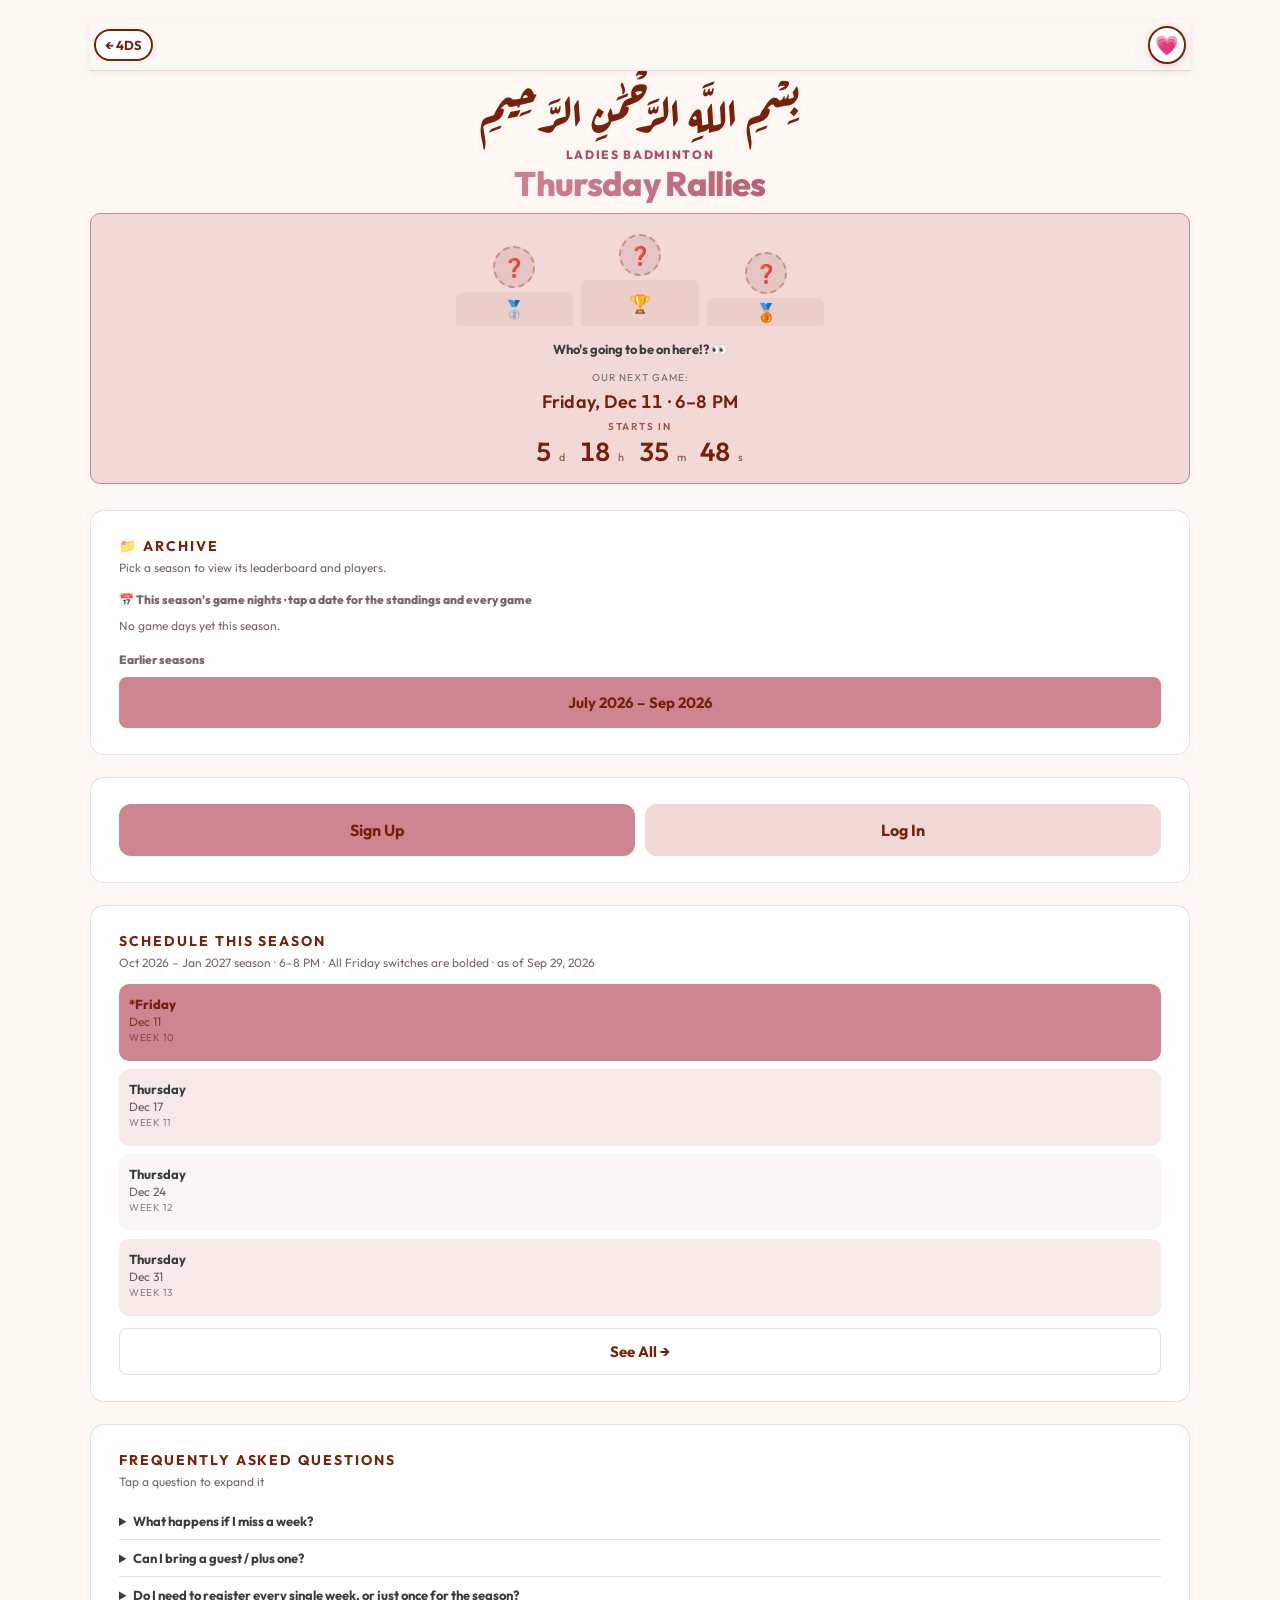
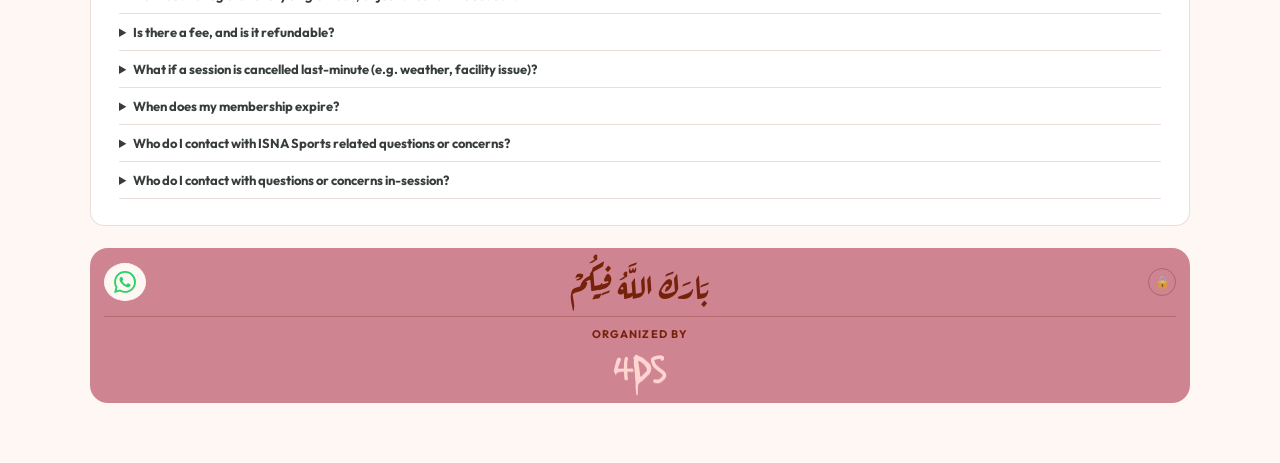
==== badminton.html @ 7043d586 "Tournament kiosk: win%-only ranking, Next-up card always shown, Change players, smart facts (partner" ====
<!doctype html>
<html lang="en">
<head>
<meta charset="utf-8">
<meta name="theme-color" content="#fef7f4">
<meta name="description" content="Welcome to the new Sistas Mint Season! Ladies Badminton, Oct 2026 – Jan 2027. Sign up, see the schedule and follow the leaderboard.">
<meta property="og:type" content="website">
<meta property="og:site_name" content="Ladies Badminton">
<meta property="og:title" content="Sistas Mint Season 🏸 Ladies Badminton">
<meta property="og:description" content="Welcome to the new season! Sign up, see the schedule and follow the leaderboard. Just say Bismillah &amp; smash.">
<meta property="og:url" content="https://4dasistas.ca/badminton">
<meta property="og:image" content="https://4dasistas.ca/assets/badminton/share-card.jpg?v=2">
<meta property="og:image:type" content="image/jpeg">
<meta property="og:image:width" content="1200">
<meta property="og:image:height" content="630">
<meta property="og:image:alt" content="Welcome to the new Sistas Mint Season: a badminton net, snowflakes and a shuttlecock">
<meta name="twitter:card" content="summary_large_image">
<meta name="twitter:title" content="Sistas Mint Season 🏸 Ladies Badminton">
<meta name="twitter:description" content="Welcome to the new season! Sign up, see the schedule and follow the leaderboard.">
<meta name="twitter:image" content="https://4dasistas.ca/assets/badminton/share-card.jpg?v=2">
<meta name="apple-mobile-web-app-capable" content="yes">
<meta name="mobile-web-app-capable" content="yes">
<meta name="apple-mobile-web-app-title" content="Badminton">
<link rel="apple-touch-icon" href="assets/badminton/app-icon.png?v=2">
<meta name="viewport" content="width=device-width,initial-scale=1,maximum-scale=1,user-scalable=no,viewport-fit=cover">
<title>Ladies Badminton — Leaderboard</title>
<link rel="icon" type="image/png" href="assets/badminton/favicon.png?v=2">
<link rel="preconnect" href="https://fonts.googleapis.com"><link rel="preconnect" href="https://fonts.gstatic.com" crossorigin><link href="https://fonts.googleapis.com/css2?family=Amiri:wght@700&family=Aref+Ruqaa:wght@700&family=Outfit:wght@400;500;600;700;800&display=swap" rel="stylesheet">
<script src="/bm-shim.js"></script>
<style>
:root{--g:#fef7f4;--d:#ffffff;--w:#373d3b;--gold:#ce8491;--soft:#76220b;--dim:rgba(118,34,11,.15);--red:#d9534f;--char:#76220b;--rose:#ce8491;--brown:#76220b;--blush:#f2d8d7;--pink:#ffc1c1;--muted:#776867}
*{box-sizing:border-box}html{height:100%}body{margin:0;min-height:100vh;display:flex;flex-direction:column;align-items:center;background:var(--g);color:var(--w);font-family:Arial,sans-serif;padding:20px 16px 60px}.wrap{max-width:560px;width:100%;margin:0;display:flex;flex-direction:column;flex:1 0 auto}.head{text-align:center;margin-bottom:18px}.bismillah{font:700 34px "Aref Ruqaa","Amiri","Traditional Arabic",serif;color:var(--brown);background:transparent;line-height:1.3;letter-spacing:0;word-spacing:.04em;margin:0 0 6px;direction:rtl}.eyebrow{font-size:11px;letter-spacing:.2em;color:var(--soft)}h1{font:700 30px Georgia,serif;margin:6px 0}.date{font-size:13px;opacity:.7}.schedule{margin-top:10px;padding:11px;border:1px solid var(--rose);background:var(--blush);color:var(--brown);border-radius:10px}.schedule .muted{color:var(--muted)}.schedule #countdown{color:var(--brown)!important}.schedule strong{display:block;font-size:15px}.schedule small{display:block;color:var(--brown);margin-top:3px}#countdown,#countdownBig,#nextTitle,#nextTitleBig{font-family:'Outfit','Inter',system-ui,sans-serif;font-variant-numeric:tabular-nums}#nextTitle,#nextTitleBig{font-weight:600;letter-spacing:.01em}#countdown,#countdownBig{display:flex;align-items:baseline;justify-content:center;flex-wrap:wrap;gap:0 .32em;line-height:1.1}#countdown{font-size:26px}#countdownBig{font-size:46px}@media(max-width:430px){#countdownBig{font-size:34px}}.cd-lbl{flex:0 0 100%;text-align:center;font-size:10px;font-weight:600;letter-spacing:.18em;text-transform:uppercase;opacity:.7;margin-bottom:6px}#countdownBig .cd-lbl{font-size:12px;margin-bottom:10px}.roster-head,.roster-row{display:grid;grid-template-columns:minmax(0,1fr) 52px 40px 30px 30px;gap:6px;align-items:center}.roster-head{font-size:10px;letter-spacing:.08em;text-transform:uppercase;color:var(--soft);padding:0 0 8px;border-bottom:1px solid var(--dim)}.roster-head span:not(:first-child),.roster-row>span:not(:first-child){text-align:center}.roster-row{padding:10px 0;border-bottom:1px solid var(--dim);font-size:13px}.roster-row.me{background:rgba(206,132,145,.12);border-radius:8px;padding-left:6px;padding-right:6px}.roster-name{display:flex;align-items:center;gap:8px;min-width:0;font-weight:700}.roster-name span{overflow:hidden;text-overflow:ellipsis;white-space:nowrap}.roster-av{width:28px;height:28px;border-radius:50%;flex:none;overflow:hidden;background:rgba(118,34,11,.12);display:flex;align-items:center;justify-content:center;font-size:14px}.roster-av img{width:100%;height:100%;object-fit:cover}.roster-joined{font-size:11px;opacity:.75;white-space:nowrap}@media(min-width:700px){.roster-head,.roster-row{grid-template-columns:minmax(0,1fr) 90px 60px 50px 50px;gap:10px}.roster-row{font-size:14px;padding:12px 0}.roster-joined{font-size:12px}}
.wrap[data-view="kiosk"]{max-width:1280px}
.wrap[data-view="kiosk"] #navbar,.wrap[data-view="kiosk"] #archiveSubnav,.wrap[data-view="kiosk"] .schedule,.wrap[data-view="kiosk"] #playerBar,.wrap[data-view="kiosk"] .footer{display:none!important}
#kioskRoot{touch-action:manipulation;-webkit-user-select:none;user-select:none;-webkit-tap-highlight-color:transparent;padding:4px 0 24px}
#kioskRoot button{font-family:inherit}
.k-head{text-align:center;margin:14px 0 18px}.k-step{font-size:15px;letter-spacing:.14em;text-transform:uppercase;color:var(--muted);font-weight:700;margin-bottom:6px}
.k-title{font:700 40px Georgia,serif;color:var(--w)}.k-sub{font-size:21px;color:var(--muted);margin-top:6px}
.k-muted{color:var(--muted)}.k-err{color:#c00;font-size:19px;min-height:24px;text-align:center}.k-hint{font-size:16px;color:var(--muted);margin:-4px 0 4px}
.k-bigs{display:grid;grid-template-columns:1fr 1fr;gap:18px;margin:10px 0 22px}
#kioskRoot,#kioskRoot *{font-family:'Outfit','Inter',system-ui,sans-serif}
.k-big{min-height:clamp(300px,44vh,480px);border:0;border-radius:32px;font-weight:700;font-size:clamp(44px,6vw,64px);display:flex;flex-direction:column;align-items:center;justify-content:center;gap:10px;cursor:pointer;line-height:1.15;padding:18px}
.k-big small{font-size:clamp(22px,2.6vw,30px);font-weight:600;opacity:.85}.k-ico{font-size:clamp(90px,12vw,140px);line-height:1}
.k-games{margin-top:14px}.k-gl-list{margin-top:10px;display:flex;flex-direction:column;gap:8px}.k-gr{display:grid;grid-template-columns:1fr auto 1fr;gap:12px;align-items:center;background:var(--g);border-radius:14px;padding:12px 16px;font-size:20px}.k-gw{font-weight:700;color:var(--green,#2a7a4a)}.k-gs{font-weight:800;color:var(--brown);white-space:nowrap}.k-gl{text-align:right;color:var(--muted)}
.k-num.k-key{border-color:var(--brown);background:var(--blush);color:var(--brown);font-weight:800;box-shadow:0 0 0 3px var(--rose)}.k-note{display:inline-block;background:var(--blush);color:var(--brown);border-radius:14px;padding:10px 16px;font-weight:700}.k-day{background:var(--d);border:1px solid var(--dim);border-radius:20px;padding:12px 20px 8px;margin-bottom:16px}.k-day .pod img,.k-day .pod .blank{width:96px;height:96px}.k-day .podName{font-size:22px}.k-day .podBase{font-size:34px;padding:6px 0}.k-day .lb .name{font-size:22px}.k-day .lb .avatar{width:52px;height:52px}.k-day .lb .pts{font-size:18px}.k-day .lb .wl{font-size:15px}.k-how{background:var(--blush);color:var(--brown);border-radius:16px;padding:14px 18px;font-size:19px;line-height:1.45;margin:0 0 14px}.tpName{font-weight:800;font-size:14px;white-space:nowrap;overflow:hidden;text-overflow:ellipsis}.tpPts{font-size:12px;color:var(--muted);font-weight:700}.teaser-pod .tpAv{width:60px;height:60px;border-radius:50%;object-fit:cover;border:2px solid var(--gold);display:flex;align-items:center;justify-content:center;font-size:28px;background:rgba(118,34,11,.1);margin:0 auto 6px}.teaser-pod[data-pid]{cursor:pointer}.roster-row[data-pid],.lb[data-pid]{cursor:pointer}.gd-btn{display:flex;justify-content:space-between;align-items:center;width:100%;text-align:left;gap:10px;margin-bottom:8px;padding:14px 16px;font-size:15px}.gd-btn small{opacity:.7;font-weight:600}.sched-row-cnt{display:block;font-size:11px;font-weight:700;margin-top:3px;color:var(--brown)}.pb-row{border-bottom:1px solid var(--dim);padding:10px 0;display:flex;justify-content:space-between;gap:12px;align-items:flex-start}.pb-row b{font-size:15px}.pb-pts{font-weight:800;color:var(--brown);white-space:nowrap;font-size:17px}.pb-t{font-size:11px;font-weight:700;opacity:.7;text-transform:uppercase;letter-spacing:.04em}.k-x{position:fixed;top:16px;right:16px;width:64px;height:64px;border-radius:50%;border:2px solid var(--dim);background:var(--d);color:var(--brown);font-size:30px;cursor:pointer;z-index:5}.k-picbtns{display:flex;flex-direction:column;gap:14px;width:min(520px,100%);margin:18px 0 6px}.k-lbl{display:flex;align-items:center;justify-content:center}.k-skip{background:none;border:0;color:var(--muted);font-size:22px;min-height:60px;flex:none;text-decoration:underline}.k-hearts{display:grid;grid-template-columns:repeat(4,1fr);gap:16px;margin:10px 0 20px}.k-heart{font-size:72px;min-height:140px;border-radius:24px;background:var(--d);border:2px solid var(--dim);cursor:pointer}.k-heart:active{transform:scale(.96);background:var(--blush)}.k-avbig{width:140px;height:140px;font-size:80px;border-radius:50%;overflow:hidden;display:flex;align-items:center;justify-content:center}.k-avbig img{width:100%;height:100%;object-fit:cover}
.k-endbtn{width:100%;margin-top:16px;min-height:72px;flex:none}
.k-lb{display:flex;flex-direction:column;gap:10px;margin:6px 0 16px}.k-lbr{display:grid;grid-template-columns:56px 1fr auto auto;gap:14px;align-items:center;background:var(--d);border:2px solid var(--dim);border-radius:18px;padding:14px 18px;font-size:24px;font-weight:700}.k-lbr.k-top{background:var(--blush);border-color:var(--rose)}.k-rk{font-size:30px;text-align:center}.k-lw{font-size:19px;color:var(--muted);font-weight:600}.k-lp{color:var(--brown);font-weight:800}
.k-b1{background:var(--rose);color:var(--brown)}.k-b2{background:var(--brown);color:var(--g)}
.k-here{background:var(--d);border:1px solid var(--dim);border-radius:20px;padding:16px 18px;font-size:19px}
.k-chips{display:flex;flex-wrap:wrap;gap:8px;margin-top:10px}.k-chip{background:var(--blush);color:var(--brown);border-radius:999px;padding:8px 16px;font-size:18px;font-weight:600}
.k-grid{display:grid;grid-template-columns:repeat(auto-fill,minmax(230px,1fr));gap:12px;margin:6px 0 14px}
.k-tile{position:relative;min-height:88px;border-radius:18px;background:var(--d);border:2px solid var(--dim);color:var(--w);font-size:23px;font-weight:700;display:flex;align-items:center;gap:12px;padding:12px 16px;text-align:left;cursor:pointer}
.k-tile:active{transform:scale(.98)}
.k-av{width:48px;height:48px;border-radius:50%;background:var(--blush);display:flex;align-items:center;justify-content:center;font-size:24px;flex:none;overflow:hidden}.k-av img{width:100%;height:100%;object-fit:cover}
.k-name{flex:1;min-width:0;overflow-wrap:anywhere;line-height:1.15}
.k-badge{font-size:26px;flex:none}
.k-done{background:#eaf5ee;border-color:#2a7a4a}.k-done .k-badge{color:#2a7a4a}
.k-sel{background:var(--rose);border-color:var(--brown);color:var(--brown)}.k-sel-l{background:var(--blush)}
.k-new{border-style:dashed}
.k-link{display:block;margin:6px auto 12px;background:none;border:0;color:var(--brown);font-size:19px;font-weight:700;text-decoration:underline;padding:12px;cursor:pointer}
.k-bar{position:sticky;bottom:0;display:flex;gap:14px;padding:14px 0 calc(14px + env(safe-area-inset-bottom,0px));background:linear-gradient(to top,var(--g) 78%,rgba(254,247,244,0))}
.k-btn{flex:1;min-height:76px;border-radius:20px;font-size:26px;font-weight:700;border:2px solid transparent;cursor:pointer;padding:10px 18px}
.k-btn:disabled{opacity:.4}.k-btn:active{transform:scale(.98)}
.k-main{background:var(--rose);color:var(--brown)}.k-ghost{background:var(--d);color:var(--brown);border-color:var(--dim)}
.k-row{display:flex;gap:14px;flex-wrap:wrap;justify-content:center;width:100%;max-width:640px;margin:14px auto}
.k-center{text-align:center;display:flex;flex-direction:column;align-items:center;gap:8px;padding:30px 10px}.k-center>.k-btn{flex:none;min-width:300px}.k-center .k-row .k-btn{flex:1 1 260px}
.k-msg{font:700 38px Georgia,serif;color:var(--w)}
.k-okc{width:120px;height:120px;border-radius:50%;background:#2a7a4a;color:#fff;font-size:70px;display:flex;align-items:center;justify-content:center;margin-bottom:10px}.k-bad{background:#d9534f}
.k-spin{width:76px;height:76px;border:8px solid var(--blush);border-top-color:var(--rose);border-radius:50%;animation:kspin 1s linear infinite;margin:30px auto 14px}@keyframes kspin{to{transform:rotate(360deg)}}
.k-form{display:flex;flex-direction:column;gap:12px;max-width:640px;margin:0 auto}
.k-lab{font-size:19px;font-weight:700;color:var(--brown);margin-top:6px}
.k-input{width:100%;min-height:72px;border-radius:16px;border:2px solid var(--dim);background:var(--d);color:var(--w);font-size:26px;padding:12px 18px;font-family:inherit;-webkit-user-select:text;user-select:text}
.k-levels{display:flex;gap:10px}.k-lv{flex:1;min-height:76px;border-radius:16px;border:2px solid var(--dim);background:var(--d);color:var(--w);font-size:30px;font-weight:700;cursor:pointer}.k-lv.on{background:var(--rose);color:var(--brown);border-color:var(--brown)}
.k-score{display:flex;flex-direction:column;gap:6px}.k-sc-h{font-size:23px;font-weight:700;margin:14px 0 4px;color:var(--w)}
.k-nums{display:grid;grid-template-columns:repeat(auto-fill,minmax(78px,1fr));gap:10px}
.k-num{min-height:72px;border-radius:16px;border:2px solid var(--dim);background:var(--d);color:var(--w);font-size:28px;font-weight:700;cursor:pointer}.k-num.on{background:var(--rose);color:var(--brown);border-color:var(--brown)}.k-num:disabled{opacity:.25}
.k-sum{background:var(--d);border:2px solid var(--dim);border-radius:24px;padding:24px 18px;text-align:center;max-width:720px;margin:10px auto 18px}
.k-sum-w{font:700 32px Georgia,serif;color:var(--brown)}.k-sum-b{font-size:20px;color:var(--muted);margin:8px 0}.k-sum-l{font:700 30px Georgia,serif;color:var(--w)}.k-sum-s{font:700 64px Georgia,serif;color:var(--brown);margin-top:12px}
@media(max-width:620px){.k-bigs{grid-template-columns:1fr}.k-big{min-height:170px}.k-title{font-size:32px}.k-msg{font-size:30px}.k-bar{gap:10px}.k-btn{font-size:21px;min-height:68px}}
.cd-n{font-weight:600;letter-spacing:-.01em}.cd-u{font-size:.42em;font-weight:500;opacity:.65;margin-right:.55em;letter-spacing:.04em}.cd-u:last-child{margin-right:0}.card{background:var(--d);border:1px solid var(--dim);border-radius:14px;padding:18px;margin-bottom:16px}.card h2{font-size:12px;letter-spacing:.14em;text-transform:uppercase;color:var(--soft);margin:0 0 13px}.row{display:flex;gap:8px;flex-wrap:wrap}.field{flex:1;min-width:0;background:var(--g);border:1px solid var(--dim);border-radius:8px;color:var(--w);padding:11px 12px;font:inherit;font-size:16px}.btn{border:0;border-radius:8px;padding:11px 15px;font-weight:700;cursor:pointer}.btn:disabled{opacity:.45}.gold{background:var(--gold);color:var(--char)}.ghost{background:transparent;color:var(--soft);border:1px solid var(--dim)}.danger{background:transparent;color:var(--red);border:1px solid rgba(217,83,79,.35)}.muted{font-size:12px;line-height:1.5;color:var(--muted)}.hidden{display:none!important}.avatar{width:42px;height:42px;border-radius:50%;background:rgba(118,34,11,.12);border:1px solid var(--dim);display:flex;align-items:center;justify-content:center;overflow:hidden;flex:none}.avatar img{width:100%;height:100%;object-fit:cover;image-rendering:auto}.chip,.pick,.att{background:var(--g);border:1px solid var(--dim);border-radius:9px;color:var(--w);padding:8px 11px}.picks,.atts,.chips{display:flex;flex-wrap:wrap;gap:8px}.pick,.att{cursor:pointer}.pick.win{background:var(--gold);color:var(--char)}.pick.lose{background:rgba(217,83,79,.14);border-color:var(--red)}.att.present{background:rgba(206,132,145,.2);border-color:var(--gold)}.lb{display:flex;gap:10px;align-items:center;padding:11px 0;border-bottom:1px solid var(--dim)}.rank{width:26px;text-align:center;opacity:.6}.name{flex:1;font-weight:700}.full{font-size:10px;opacity:.45;margin-top:2px;font-weight:400}.stats{text-align:right}.pts{font-size:17px;font-weight:800;color:var(--brown)}.wl{font-size:11px;opacity:.5}.profiles{display:grid;grid-template-columns:1fr 1fr;gap:10px}.profile{background:var(--g);border:1px solid var(--dim);border-radius:12px;padding:12px;text-align:left;color:var(--w);cursor:pointer}.profile-top{display:flex;gap:10px;align-items:center}.profile-num{width:20px;height:20px;border-radius:50%;background:var(--gold);color:var(--char);font-size:11px;font-weight:800;display:flex;align-items:center;justify-content:center;flex:none}.profile b{display:block;font-size:15px}.profile small{display:block;opacity:.5;margin-top:3px}.mini{display:flex;gap:12px;margin-top:9px;font-size:10px;color:var(--soft)}.mini strong{display:block;color:var(--w);font-size:14px}.week{padding:11px 0;border-top:1px solid var(--dim)}.modal{position:fixed;inset:0;background:rgba(55,61,59,.55);display:none;align-items:center;justify-content:center;padding:20px;z-index:50}.modal.show{display:flex}.box{width:100%;max-width:460px;max-height:90vh;overflow:auto;background:var(--d);border:1px solid var(--dim);border-radius:14px;padding:20px}.footer{display:grid;grid-template-columns:1fr auto 1fr;align-items:center;gap:8px;margin:22px 0 0 0;margin-top:auto;padding:12px 14px;background:var(--rose);border-radius:18px}.footer .foot-l{justify-self:start;display:flex;flex-direction:column;align-items:flex-start;gap:6px}.footer .foot-r{justify-self:end}.foot-pay,.foot-wa{display:inline-flex;align-items:center;justify-content:center;text-decoration:none;width:38px;height:38px;padding:0;border-radius:50%}.foot-wa{background:var(--g);color:var(--w);border-color:var(--g)}.foot-org{grid-column:1/-1;display:flex;flex-direction:column;align-items:center;gap:8px;margin-top:4px;padding-top:10px;border-top:1px solid rgba(118,34,11,.25)}.fo-logos{display:flex;align-items:center;justify-content:center;gap:16px}.fo-amp{font-size:24px;font-weight:600;color:var(--brown);line-height:1}.foot-org span{font-size:11px;font-weight:700;letter-spacing:.1em;text-transform:uppercase;color:var(--brown)}#modalBox h2,#tabPub,#tabOwn,#loginBody,#loginBody *,#adminWelcomeBar,#adminWelcomeBar *,.foot-org span,.foot-org a{font-family:'Outfit','Inter',system-ui,sans-serif}.foot-org a{display:inline-flex;align-items:center;justify-content:center;height:42px}.foot-org a img{height:42px;width:auto;display:block}.foot-org a.sq img{border-radius:0;position:relative;top:5px}.foot-center{display:flex;flex-direction:column;align-items:center;gap:3px}.managed-by{font-size:11px;font-weight:700;letter-spacing:.06em;color:var(--brown);text-decoration:none;border-bottom:1px solid rgba(118,34,11,.4);padding-bottom:1px;white-space:nowrap}.managed-by:hover,.managed-by:focus-visible{border-bottom-color:var(--brown)}.foot-mid{margin:0;font-size:26px}.foot-circle{width:28px;height:28px;padding:0;border-radius:50%;border:1px solid rgba(118,34,11,.45);background:transparent;color:var(--brown);font-size:12px;line-height:1;opacity:.7;cursor:pointer}.foot-circle:hover,.foot-circle:focus-visible{opacity:.9}.scoreRow{display:flex;align-items:center;justify-content:center;gap:10px;margin:10px 0 16px}.score{width:90px;text-align:center;font-size:28px;font-weight:800}.teamScore{text-align:center;flex:1}.teamScore small{display:block;color:var(--soft);font-size:11px;margin-bottom:5px}.rules{padding:10px 12px;border:1px solid var(--dim);border-radius:9px;background:rgba(118,34,11,.04);margin-bottom:12px}.rules b{color:var(--brown)}.podium{display:flex;align-items:flex-end;justify-content:center;gap:10px;margin:18px 0 10px}.pod{width:31%;text-align:center}.pod img,.pod .blank{width:58px;height:58px;border-radius:50%;object-fit:cover;background:rgba(118,34,11,.12);border:2px solid var(--gold);display:block;margin:0 auto 6px}.podName{font-weight:800;font-size:16px;white-space:nowrap;overflow:hidden;text-overflow:ellipsis}.podBase{margin-top:8px;border-radius:10px 10px 4px 4px;display:flex;align-items:center;justify-content:center;border:1px solid var(--dim);background:rgba(118,34,11,.06);font-size:24px;font-weight:800}.pod.one{order:2}.pod.two{order:1}.pod.three{order:3}.pod.one .podBase{height:90px;background:rgba(206,132,145,.18)}.pod.two .podBase{height:68px}.pod.three .podBase{height:56px}.past-row{display:grid;grid-template-columns:1fr 95px;gap:8px;align-items:center;padding:7px 0;border-bottom:1px solid var(--dim)}.profile-head{display:flex;align-items:center;gap:14px}.big-avatar{width:84px;height:84px;border-radius:50%;object-fit:cover;background:rgba(118,34,11,.12);border:2px solid var(--gold);flex:none}.profile-stats{display:grid;grid-template-columns:repeat(3,1fr);gap:8px;margin-top:14px}.profile-stat{background:rgba(118,34,11,.05);border:1px solid var(--dim);border-radius:9px;padding:10px;text-align:center}.profile-stat b{display:block;font-size:18px;color:var(--brown)}.profile-stat small{font-size:10px;opacity:.6}.upload-note{font-size:11px;color:var(--muted);margin-top:6px}@media(max-width:430px){.profiles{grid-template-columns:1fr}.past-row{grid-template-columns:1fr 80px}}.nu-court{margin-bottom:16px;padding-bottom:16px;border-bottom:1px solid var(--dim)}.nu-court:last-of-type{border-bottom:0;padding-bottom:0}.nu-court-head{display:grid;grid-template-columns:1fr auto 1fr;align-items:center;gap:8px;margin-bottom:8px}.nu-label{font-size:11px;text-transform:uppercase;letter-spacing:.08em;color:var(--soft);text-align:center;white-space:nowrap}.nu-record{font-size:11px;padding:6px 10px;justify-self:end}.nu-match{display:grid;grid-template-columns:1fr auto 1fr;align-items:center;gap:8px}.nu-team{display:flex;flex-direction:column;align-items:center;gap:6px;font-weight:800;color:var(--w);font-size:14px;min-width:0}.nu-vs{position:relative;align-self:stretch;display:flex;align-items:center;justify-content:center;padding:0 10px}.nu-vs::before{content:'';position:absolute;top:0;bottom:0;left:50%;width:1px;background:var(--dim)}.nu-vs span{position:relative;background:var(--d);padding:4px 2px;font-size:11px;color:var(--soft);text-transform:uppercase;letter-spacing:.08em}.nu-chip{display:inline-flex;align-items:center;gap:8px;min-width:0}.nu-chip-name{overflow:hidden;text-overflow:ellipsis;white-space:nowrap}.nu-av{width:30px;height:30px;border-radius:50%;object-fit:cover;background:rgba(118,34,11,.12);border:1px solid var(--dim);flex:none}span.nu-av{background-image:url("data:image/svg+xml;utf8,<svg xmlns='http://www.w3.org/2000/svg' viewBox='0 0 24 24' fill='rgba(118,34,11,.4)'><circle cx='12' cy='8' r='4'/><path d='M4 20c0-4.5 4-7 8-7s8 2.5 8 7'/></svg>");background-size:62%;background-position:center 60%;background-repeat:no-repeat}.nu-ref{margin-top:10px;display:flex;align-items:center;justify-content:center;gap:8px;font-size:13px;color:var(--muted)}.nu-ref .nu-av{width:30px;height:30px}.nu-hint{font-size:11px;line-height:1.5;color:var(--muted);margin:-4px 0 12px}.nu-lvl{font-size:10px;font-weight:700;color:var(--char);background:var(--gold);border-radius:6px;padding:1px 5px;margin-left:2px;flex:none}.nu-chip[draggable="true"]{cursor:grab;border-radius:8px;padding:2px 4px;margin:-2px -4px}.nu-chip[draggable="true"]:active{cursor:grabbing}.nu-chip.nu-drag-over{background:rgba(206,132,145,.25);outline:1px dashed var(--gold)}.nu-sitout-label{text-align:center;margin-top:4px}.nu-sitout-list{display:flex;flex-wrap:wrap;gap:10px;justify-content:center;margin-top:6px}.nu-notes{margin-top:10px;padding:9px 11px;border-radius:9px;background:rgba(206,132,145,.08);border:1px solid rgba(206,132,145,.2);font-size:11px;line-height:1.6;color:var(--muted)}
@media(min-width:700px){body{padding:32px 28px 80px}.bismillah{font-size:48px}.foot-mid{font-size:34px}.wrap{max-width:1100px}.head{margin-bottom:26px}.eyebrow{font-size:13px}h1{font-size:46px}.date{font-size:15px}.schedule{padding:16px}.schedule strong{font-size:18px}.card{padding:26px 28px;margin-bottom:22px}.card h2{font-size:14px;margin-bottom:16px}.row{gap:10px}.field{padding:13px 15px;font-size:15px}.btn{padding:13px 20px;font-size:15px}.avatar{width:46px;height:46px}.chip,.pick,.att{padding:10px 14px;font-size:14px}.lb{padding:14px 0}.name{font-size:15px}.full{font-size:11px}.pts{font-size:20px}.wl{font-size:12px}.profiles{grid-template-columns:repeat(3,1fr);gap:14px}.profile{padding:16px}.profile-num{width:24px;height:24px;font-size:12px}.profile b{font-size:17px}.profile small{font-size:12px}.mini{font-size:11px;gap:16px}.mini strong{font-size:16px}.podium{margin:24px 0 14px;gap:16px}.pod img,.pod .blank{width:66px;height:66px}.podName{font-size:14px}.podBase{font-size:28px}.pod.one .podBase{height:106px}.pod.two .podBase{height:80px}.pod.three .podBase{height:66px}.big-avatar{width:96px;height:96px}.profile-stats{gap:12px}.profile-stat{padding:14px}.profile-stat b{font-size:22px}.nu-court-head{margin-bottom:12px}.nu-label{font-size:12px}.nu-team{font-size:16px;gap:8px}.nu-av{width:36px;height:36px}.nu-chip{gap:10px}.nu-lvl{font-size:11px}.box{max-width:560px;padding:26px}}
@media(min-width:1300px){.wrap{max-width:1300px}.profiles{grid-template-columns:repeat(4,1fr)}}
.game-pick-layout{display:flex;flex-direction:column;gap:14px}
#allPlayersPanel,#matchPlayersPanel{background:rgba(118,34,11,.04);border:1px dashed var(--dim);border-radius:10px;padding:10px}
#allPlayersList .chip{cursor:grab}
#allPlayersList .chip:active{cursor:grabbing}
#allPlayersList .chip.nu-placed{opacity:.4;background:rgba(206,132,145,.08)}
.picks.drag-over{outline:2px dashed var(--gold);outline-offset:2px;border-radius:9px}
.cb-zone{min-height:40px;border:1px dashed var(--dim);border-radius:8px;padding:6px;display:flex;flex-wrap:wrap;gap:4px;align-items:center;justify-content:center;background:rgba(118,34,11,.06);cursor:pointer}
.cb-zone.drag-over{outline:2px dashed var(--gold);background:rgba(206,132,145,.08)}
.cb-chip{cursor:pointer;font-size:11px;padding:4px 8px}.cb-chip[draggable="true"]{cursor:grab}.cb-chip[draggable="true"]:active{cursor:grabbing}
.cb-sitdown{min-height:36px}
#courtPlayground{margin-bottom:16px;padding-bottom:14px;border-bottom:1px solid var(--dim)}
#courtPlayground .nu-court{margin-bottom:14px;padding:12px;background:rgba(118,34,11,.07);border-radius:12px;border-bottom:0;position:relative}
#courtPlayground .cb-start,#courtPlayground .cb-record{flex:1;max-width:130px;padding:9px 10px;font-size:11px;border-radius:999px;display:flex;align-items:center;justify-content:center;text-align:center;line-height:1.25}
.cb-start[data-started="1"]{cursor:default}
.cb-court-reset{position:absolute;bottom:6px;right:6px;padding:3px 7px;font-size:9px;line-height:1;border-radius:6px}
@media(min-width:700px){.game-pick-layout{flex-direction:row;align-items:stretch}#allPlayersPanel,#matchPlayersPanel{flex:0 0 220px;overflow:auto}#gamePickMain,#gameQuickPickMain{flex:1;min-width:0}}
.navbar{display:flex;gap:6px;flex-wrap:wrap;justify-content:center;margin-top:12px}
.navbar .navbtn{flex:1 1 auto;padding:10px 8px;font-size:13px;white-space:nowrap}
.navbar .navbtn.active{background:var(--gold);color:var(--char);border-color:var(--gold)}
.wrap:not([data-view="welcome"]) .v-welcome,.wrap:not([data-view="home"]) .v-home,.wrap:not([data-view="players"]) .v-players,.wrap:not([data-view="tournaments"]) .v-tournaments,.wrap:not([data-view="archivepicker"]) .v-archivepicker,.wrap:not([data-view="kiosk"]) .v-kiosk,.wrap:not([data-view="allschedule"]) .v-allschedule,.wrap:not([data-view="games"]) .v-games{display:none!important}
.wrap:not([data-view="home"]):not([data-view="players"]) #archiveSubnav{display:none}
.wrap:not([data-view="home"]):not([data-view="players"]) .v-archive{display:none!important}
.wrap:not([data-view="welcome"]):not([data-view="tournaments"]) .schedule{display:none}
@keyframes welcomeSlideIn{from{opacity:0;transform:translateY(22px)}to{opacity:1;transform:translateY(0)}}
.welcome-slide{animation:welcomeSlideIn .6s cubic-bezier(.2,.8,.3,1)}.sched-wrap{overflow-x:auto}.sched-table{width:100%;border-collapse:collapse;font-size:12px}.sched-table th{text-align:left;font-size:10px;text-transform:uppercase;letter-spacing:.06em;color:var(--soft);padding:6px 8px;border-bottom:1px solid var(--dim);white-space:nowrap}.sched-table td{padding:13px 10px;border-bottom:1px solid var(--dim);white-space:nowrap;font-size:14px}.sched-pill{display:inline-block;background:rgba(206,132,145,.18);color:var(--brown);border-radius:999px;padding:2px 9px;font-size:10px;font-weight:700}.sched-fri td{font-weight:800}.sched-table tbody tr:nth-child(even){background:rgba(242,216,215,.55)}.rsvp-group{display:flex;gap:8px}.rsvp-btn{width:40px;height:40px;border-radius:50%;border:1px solid rgba(118,34,11,.25);background:transparent;cursor:pointer;font-size:17px;line-height:1;padding:0}.rsvp-btn.yes.on{background:#2a7a4a;border-color:#2a7a4a;color:#fff}.rsvp-btn.no.on{background:#d9534f;border-color:#d9534f;color:#fff}.rsvp-btn.maybe.on{background:#fff3cf;border-color:#a8851f;color:#a8851f}.sched-row{display:flex;align-items:center;justify-content:space-between;gap:10px;padding:12px 10px;border-radius:10px;margin-bottom:8px;background:rgba(118,34,11,.04)}.sched-row:nth-child(even){background:rgba(242,216,215,.55)}.sched-row.sched-next{background:var(--gold)}.sched-row.sched-next .sched-row-day,.sched-row.sched-next .sched-row-date,.sched-row.sched-next .sched-row-week{color:var(--char)}.sched-row-main{display:flex;flex-direction:column;gap:2px;font-size:13px}.sched-row-day{font-weight:700}.sched-row.sched-fri .sched-row-day{font-weight:800}.sched-row-date{font-size:12px;opacity:.8}.sched-row-week{font-size:10px;text-transform:uppercase;letter-spacing:.06em;opacity:.6}.teaser-podium{display:flex;align-items:flex-end;justify-content:center;gap:8px;margin:4px auto 14px;max-width:420px}.teaser-big{max-width:560px;gap:14px}.teaser-big .teaser-pod .blank{width:60px;height:60px;font-size:26px;margin-bottom:8px}.teaser-big .teaser-pod .tpBase{font-size:26px;border-radius:10px 10px 4px 4px}.teaser-big .teaser-pod.one .tpBase{height:76px}.teaser-big .teaser-pod.two .tpBase{height:56px}.teaser-big .teaser-pod.three .tpBase{height:44px}.teaser-pod{width:28%;text-align:center}.teaser-pod .blank{width:42px;height:42px;border-radius:50%;background:rgba(118,34,11,.1);border:2px dashed rgba(118,34,11,.3);display:flex;align-items:center;justify-content:center;font-size:18px;margin:0 auto 4px}.teaser-pod .tpBase{margin-top:4px;border-radius:8px 8px 3px 3px;background:rgba(118,34,11,.06);display:flex;align-items:center;justify-content:center;font-size:18px;font-weight:800}.teaser-pod.one{order:2}.teaser-pod.two{order:1}.teaser-pod.three{order:3}.teaser-pod.one .tpBase{height:46px}.teaser-pod.two .tpBase{height:34px}.teaser-pod.three .tpBase{height:28px}
/* inside the 4DS app the page runs edge to edge: keep everything clear of the status bar / Dynamic Island, the home bar and the sides */
html body{padding-top:calc(20px + env(safe-area-inset-top,0px));padding-bottom:calc(60px + env(safe-area-inset-bottom,0px));padding-left:max(16px,env(safe-area-inset-left,0px));padding-right:max(16px,env(safe-area-inset-right,0px))}
button{color:inherit;font-family:inherit}
.navbtn[data-view="tournaments"],.navbtn[data-view="games"]{display:none!important}
</style>
<style>@keyframes bmFadeIn{from{opacity:0;transform:translateY(8px)}to{opacity:1;transform:none}}body{animation:bmFadeIn .45s ease backwards} /* NOT 'both': a held transform on <body> makes every position:fixed thing (pop-ups, the kiosk heart) scroll with the page */</style><style>/* one font everywhere, same as the main 4DS site (was Arial/Georgia) */body,button,input,select,textarea,h1,h2,h3,h4,.btn,.field,.sched-table,.muted,.k-sum-l,.k-sum-s,.card{font-family:'Outfit','Inter',system-ui,sans-serif}#rsvpCard,.rsvp-th,.rsvp-td{display:none!important}#navbar{display:none!important}#lgTop{position:sticky;top:0;z-index:70;display:flex;align-items:center;gap:6px;width:100%;margin:0 0 8px;padding:calc(6px + env(safe-area-inset-top)) 4px 6px;background:#fef7f4;border-bottom:1px solid rgba(118,34,11,.14);box-shadow:0 2px 6px rgba(118,34,11,.08)}
#lgTop #bmBackLink,#lgTop #kioskHeart{position:static!important;flex:none}#lgTop #bmBackLink{padding:6px 9px!important}#lgTop #kioskHeart{width:38px!important;height:38px!important;font-size:19px!important}
#lgPills{flex:1;min-width:0;display:flex;gap:6px;justify-content:center;flex-wrap:nowrap}
.lgPill{flex:1 1 0;min-width:0;padding:6px 8px;border-radius:16px;border:2px solid #76220b;font-weight:800;font-size:12px;line-height:1.15;text-align:center;text-decoration:none;white-space:normal;background:#fff;color:#76220b}.lgPill.on{background:#ce8491;color:#fff}
@media(min-width:700px){.lgPill{font-size:14px;padding:9px 16px}}
.wrap[data-view="kiosk"] #lgTop{display:none}
/* the weekly leaderboard's schedule card also shows on the tournament page */
body.rot .wrap section.card#publicScheduleCard,body.rot .wrap section.card.v-allschedule{display:block!important}
.wrap:not([data-view="welcome"]) #publicScheduleCard{display:none!important}
.wrap:not([data-view="allschedule"]) .v-allschedule{display:none!important}
.wrap[data-view="allschedule"] #rotRoot{display:none!important}
</style></head>
<body>
<div class="wrap" data-view="welcome">
<button type="button" id="kioskHeart" aria-label="Open kiosk" title="Open kiosk (needs the kiosk password)" style="position:fixed;top:calc(10px + env(safe-area-inset-top));right:calc(12px + env(safe-area-inset-right));z-index:60;width:44px;height:44px;border-radius:50%;border:2px solid #76220b;background:#fff;font-size:22px;line-height:1;cursor:pointer;box-shadow:0 2px 8px rgba(0,0,0,.15);display:flex;align-items:center;justify-content:center;padding:0">💗</button>
<a href="/#/leaderboards" id="bmBackLink" style="position:absolute;top:calc(10px + env(safe-area-inset-top));left:calc(12px + env(safe-area-inset-left));z-index:5;font:700 13px Outfit,system-ui,sans-serif;color:#76220b;text-decoration:none;background:#fff;border:2px solid #76220b;border-radius:999px;padding:6px 12px;">← 4DS</a><header class="head"><div class="bismillah" id="bmBismillah" style="display:none" lang="ar" dir="rtl" aria-label="Bismillah ir-Rahman ir-Rahim">بِسْمِ اللَّهِ الرَّحْمَٰنِ الرَّحِيمِ</div><div id="bmClub" style="font:800 12px Outfit,system-ui,sans-serif;letter-spacing:.14em;text-transform:uppercase;color:#a8505f;text-align:center;margin:2px 0 0;display:none">Ladies Badminton</div><div id="bmTitle" style="font-family:'Outfit',system-ui,sans-serif;font-weight:800;letter-spacing:-.02em;background:linear-gradient(90deg,#e3a3ad,#ce8491 38%,#a8505f 75%,#76220b);-webkit-background-clip:text;background-clip:text;color:transparent;-webkit-text-fill-color:transparent;font-size:34px;line-height:1.15;text-align:center;margin:2px 0 0;">Ladies Badminton</div><nav class="navbar" id="navbar"><button type="button" class="btn ghost navbtn" data-view="welcome">🏠 Welcome</button><button type="button" class="btn ghost navbtn" data-view="tournaments">🏆 Tournaments</button><button type="button" class="btn ghost navbtn player-nav" data-view="games">📅 THIS SEASON</button><button type="button" class="btn ghost navbtn" id="archiveNavBtn" data-view="archivepicker">📁 Archive</button></nav><nav class="navbar" id="archiveSubnav"><button id="backFromArchiveBtn" type="button" class="btn ghost" style="flex:0 0 auto">← Back</button><button type="button" class="btn ghost navbtn" data-view="home">🏸 Leaderboard</button><button type="button" class="btn ghost navbtn" data-view="players">👥 Players</button></nav><div class="schedule"><div class="v-welcome"><div class="teaser-podium" id="wTeaserPod"><div class="teaser-pod one"><div class="blank">❓</div><div class="tpBase">🏆</div></div><div class="teaser-pod two"><div class="blank">❓</div><div class="tpBase">🥈</div></div><div class="teaser-pod three"><div class="blank">❓</div><div class="tpBase">🥉</div></div></div><div class="muted" id="wTeaserCap" style="text-align:center;font-weight:700;font-size:13px;color:var(--w);margin-bottom:10px">Who's going to be on here!? 👀</div></div><div class="muted" style="text-transform:uppercase;letter-spacing:.1em;font-size:10px;margin-bottom:5px">Our Next Game:</div><strong id="nextTitle">Next game</strong><small id="nextMeta"></small><div id="countdown" style="margin-top:8px;color:var(--brown)"></div></div><div id="playerBar" class="hidden" style="display:flex;align-items:center;justify-content:center;gap:8px;flex-wrap:wrap;margin-top:12px;padding:10px 14px;background:rgba(206,132,145,.15);border:1px solid var(--rose);border-radius:12px;font-size:13px"><span>Logged in as <strong id="playerBarName"></strong></span><button id="playerEditBtn" type="button" class="btn ghost" style="padding:6px 12px;font-size:12px">✏️ Edit my profile</button><button id="playerLogoutBtn" type="button" class="btn ghost" style="padding:6px 12px;font-size:12px">Log Out</button></div><h1 id="pageTitle" class="v-archive">Leaderboard 🏸</h1><div id="date" class="date v-archive"></div></header>


<section class="card v-games" style="text-align:center"><div id="seasonPodiumBig" class="teaser-podium teaser-big" style="margin:6px auto 14px"><div class="teaser-pod one"><div class="blank">❓</div><div class="tpBase">🏆</div></div><div class="teaser-pod two"><div class="blank">❓</div><div class="tpBase">🥈</div></div><div class="teaser-pod three"><div class="blank">❓</div><div class="tpBase">🥉</div></div></div><div id="seasonPodiumCap" class="muted" style="font-weight:700;font-size:16px;color:var(--w);margin-bottom:22px">Who's going to be on here!? 👀</div><div class="muted" style="text-transform:uppercase;letter-spacing:.1em;font-size:11px;margin-bottom:6px">Our Next Game:</div><strong id="nextTitleBig" style="display:block;font-size:24px">Next game</strong><small id="nextMetaBig" style="display:block;margin-top:4px"></small><div id="countdownBig" style="margin-top:14px;color:var(--brown)"></div></section>
<section id="seasonStandCard" class="card v-games hidden"><h2 style="margin-bottom:4px">Standings · This season</h2><div id="ssCount" class="muted" style="margin-bottom:6px"></div><div id="ssPodium" class="podium"></div><div id="ssRows"></div></section>
<section id="seasonGamesCard" class="card v-games hidden"><h2 style="margin-bottom:4px">Games recorded</h2><div id="sgCount" class="muted" style="margin-bottom:10px"></div><div id="sgList"></div></section>
<section id="gamesDaysCard" class="card v-games hidden"><h2 style="margin-bottom:4px">Games</h2><div class="muted" style="margin-bottom:12px">Tap a date to see that night's podium and standings</div><div id="gdList"></div></section>
<section id="seasonRosterCard" class="card v-games hidden"><h2 style="margin-bottom:4px">Players this season</h2><div id="seasonRosterCount" class="muted" style="margin-bottom:12px"></div><div class="roster-head"><span>Player</span><span>Joined</span><span>Pts</span><span>W</span><span>G</span></div><div id="seasonRoster"></div></section>
<div id="adminWelcomeBar" class="hidden" style="display:flex;align-items:center;justify-content:center;gap:8px;flex-wrap:wrap;margin-bottom:14px;padding:10px 14px;background:rgba(206,132,145,.15);border:1px solid var(--gold);border-radius:12px;font-size:13px"><span>Logged in as <strong id="adminRoleLbl">Admin</strong></span><button id="adminWelcomeLogout" type="button" class="btn ghost" style="padding:6px 12px;font-size:12px">Log Out</button></div><section id="rsvpCard" class="card v-welcome hidden"><h2 style="margin-bottom:4px">Coming?</h2><div class="muted" style="margin-bottom:10px">Tap ✓ yes · ? maybe · ✕ no for each week</div><div id="rsvpCompact"></div></section>
<section id="publicKioskCard" class="card v-welcome" style="text-align:center;display:none!important"><button id="openKioskPublicBtn" type="button" class="btn gold" style="width:100%;padding:14px;font-size:15px">📋 Open kiosk</button><div class="muted" style="margin-top:6px;font-size:12px">Needs the kiosk password · works until 11:59 PM that night</div></section>
<section id="lastNightCard" class="card v-welcome hidden"></section>
<section id="archiveCard" class="card v-welcome"><h2 style="margin-bottom:4px">📁 Archive</h2><div class="muted" style="margin-bottom:14px">Pick a season to view its leaderboard and players.</div><div id="archDaysBox" style="margin-bottom:16px"></div><div class="muted" style="margin:6px 0 8px;font-weight:800">Earlier seasons</div><button id="archiveSeasonBtn" type="button" class="btn gold" style="width:100%;padding:16px;font-size:15px">July 2026 – Sep 2026</button></section>
<section id="adminPlayersCard" class="card v-welcome hidden"><h2 style="margin-bottom:4px">👥 All Players</h2><div class="muted" style="margin-bottom:12px">Same player management tools as last season.</div><button id="openAllPlayersBtn" type="button" class="btn gold" style="width:100%;padding:14px;font-size:15px">Open All Players →</button><button id="openKioskBtn" type="button" class="btn ghost" style="width:100%;margin-top:10px;padding:14px;font-size:15px">📋 Open iPad kiosk</button></section>
<section id="suAuthCard" class="card v-welcome">
  <div id="suAuthChoice">
    <div class="row" style="justify-content:center;gap:10px;margin:0">
      <button type="button" class="btn gold" id="suTabSignupBtn" style="flex:1;padding:16px 18px;font-size:16px;border-radius:12px">Sign Up</button>
      <button type="button" class="btn" id="suTabLoginBtn" style="flex:1;padding:16px 18px;font-size:16px;border-radius:12px;background:var(--blush);color:var(--brown)">Log In</button>
    </div>
    <div id="suForm" class="hidden" style="display:flex;flex-direction:column;gap:10px;margin-top:14px">
      <p class="muted" style="text-align:center;margin:0 0 4px">Join the Ladies Badminton club — every field below is required.</p>
      <input id="suPhone" class="field" type="tel" inputmode="numeric" pattern="[0-9]*" autocomplete="off" placeholder="Phone number — this is your login" required>
      <input id="suName" class="field" placeholder="Full name" required>
      <input id="suPin" class="field" type="password" inputmode="numeric" pattern="[0-9]*" autocomplete="off" maxlength="4" placeholder="4-digit PIN" required>
      <div class="muted" style="background:var(--g);border:1px solid var(--dim);border-radius:8px;padding:10px 12px;line-height:1.6">
        <strong style="display:block;color:var(--w);margin-bottom:4px">Skill Level Scale:</strong>
        1. I've just started playing badminton<br>
        2. I've played a couple of times but I'm unfamiliar with the rules<br>
        3. I've got a pretty decent hold of the game<br>
        4. I've been consistently playing for the past few months<br>
        5. I've previously played in competitive settings
      </div>
      <select id="suLevel" class="field" required><option value="" selected disabled>Select your level (1–5)</option><option value="1">1 — Beginner</option><option value="2">2</option><option value="3">3</option><option value="4">4</option><option value="5">5 — Advanced</option></select>
      <button id="suSubmitBtn" type="button" class="btn gold" style="width:100%">Sign Up</button>
      <span id="suStatus" style="font-size:12px;color:#c00"></span>
    </div>
    <div id="liForm" class="hidden" style="display:flex;flex-direction:column;gap:10px;margin-top:14px">
      <p class="muted" style="text-align:center;margin:0 0 4px">Log in with the phone number and PIN you signed up with.</p>
      <input id="liPhone" class="field" type="tel" inputmode="numeric" pattern="[0-9]*" autocomplete="off" placeholder="Phone number" required>
      <input id="liPin" class="field" type="password" inputmode="numeric" pattern="[0-9]*" autocomplete="off" maxlength="4" placeholder="4-digit PIN" required>
      <button id="liSubmitBtn" type="button" class="btn gold" style="width:100%">Log In</button>
      <span id="liStatus" style="font-size:12px;color:#c00"></span>
    </div>
  </div>
  
</section>
<section id="publicScheduleCard" class="card v-welcome"><h2 style="margin-bottom:4px">SCHEDULE THIS SEASON</h2><div class="muted" style="margin-bottom:12px">Oct 2026 – Jan 2027 season · 6–8 PM · All Friday switches are bolded · as of Sep 29, 2026</div><div id="scheduleCompact"></div><button id="seeAllScheduleBtn" type="button" class="btn ghost" style="width:100%;margin-top:4px">See All →</button></section>
<section id="publicFaqCard" class="card v-welcome"><h2 style="margin-bottom:4px">Frequently Asked Questions</h2><div class="muted" style="margin-bottom:12px">Tap a question to expand it</div><details style="border-bottom:1px solid var(--dim);padding:10px 0"><summary style="cursor:pointer;font-weight:700;color:var(--w);font-size:13px">What happens if I miss a week?</summary><p class="muted" style="margin:8px 0 0;font-size:12px;line-height:1.6">Absences will not affect your membership, but they may affect your standing on the leaderboard, since points are based on games played.</p></details><details style="border-bottom:1px solid var(--dim);padding:10px 0"><summary style="cursor:pointer;font-weight:700;color:var(--w);font-size:13px">Can I bring a guest / plus one?</summary><p class="muted" style="margin:8px 0 0;font-size:12px;line-height:1.6">Yes! Kindly inform the organizer ahead of time; Plus ones need to fill out this same registration form and pay the $5 drop-in fee.</p></details><details style="border-bottom:1px solid var(--dim);padding:10px 0"><summary style="cursor:pointer;font-weight:700;color:var(--w);font-size:13px">Do I need to register every single week, or just once for the season?</summary><p class="muted" style="margin:8px 0 0;font-size:12px;line-height:1.6">Just once at the start — your registration and roster spot cover the full season (Oct 9 – Jan 28).</p></details><details style="border-bottom:1px solid var(--dim);padding:10px 0"><summary style="cursor:pointer;font-weight:700;color:var(--w);font-size:13px">Is there a fee, and is it refundable?</summary><p class="muted" style="margin:8px 0 0;font-size:12px;line-height:1.6">All sales are final and non-refundable.</p></details><details style="border-bottom:1px solid var(--dim);padding:10px 0"><summary style="cursor:pointer;font-weight:700;color:var(--w);font-size:13px">What if a session is cancelled last-minute (e.g. weather, facility issue)?</summary><p class="muted" style="margin:8px 0 0;font-size:12px;line-height:1.6">Any cancellations will be posted in the WhatsApp Community Chat as early as possible — please check there before heading out if conditions look uncertain. ISNA Canada also reserves the right to cancel or modify any session at its discretion.</p></details><details style="border-bottom:1px solid var(--dim);padding:10px 0"><summary style="cursor:pointer;font-weight:700;color:var(--w);font-size:13px">When does my membership expire?</summary><p class="muted" style="margin:8px 0 0;font-size:12px;line-height:1.6">This season's membership expires on January 28th, 2027.</p></details><details style="border-bottom:1px solid var(--dim);padding:10px 0"><summary style="cursor:pointer;font-weight:700;color:var(--w);font-size:13px">Who do I contact with ISNA Sports related questions or concerns?</summary><p class="muted" style="margin:8px 0 0;font-size:12px;line-height:1.6">For questions or concerns related to ISNA sports, please contact: sports@isnacanada.com.</p></details><details style="border-bottom:1px solid var(--dim);padding:10px 0"><summary style="cursor:pointer;font-weight:700;color:var(--w);font-size:13px">Who do I contact with questions or concerns in-session?</summary><p class="muted" style="margin:8px 0 0;font-size:12px;line-height:1.6">Lujane is the organizer for this drop-in; reach out to her at 647-292-4043 with any badminton-related questions or concerns.</p></details></section>
<section class="card v-allschedule"><button id="backFromScheduleBtn" type="button" class="btn ghost" style="margin-bottom:14px">← Back</button><h2 style="margin-bottom:4px">FULL SCHEDULE</h2><div class="muted" style="margin-bottom:12px">Oct 2026 – Jan 2027 season · 6–8 PM · All Friday switches are bolded · as of Sep 29, 2026</div><div class="sched-wrap"><table class="sched-table"><thead><tr><th>Day</th><th>Date</th><th>Week</th><th class="rsvp-th hidden">Coming?</th></tr></thead><tbody><tr class="sched-fri"><td>*Friday</td><td>Oct 9</td><td>1</td><td class="rsvp-td hidden" data-week="1"><div class="rsvp-group"><button type="button" class="rsvp-btn yes" data-status="yes" title="Coming">✓</button><button type="button" class="rsvp-btn maybe" data-status="maybe" title="Maybe">?</button><button type="button" class="rsvp-btn no" data-status="no" title="Not coming">✕</button></div></td></tr><tr class="sched-fri"><td>*Friday</td><td>Oct 16</td><td>2</td><td class="rsvp-td hidden" data-week="2"><div class="rsvp-group"><button type="button" class="rsvp-btn yes" data-status="yes" title="Coming">✓</button><button type="button" class="rsvp-btn maybe" data-status="maybe" title="Maybe">?</button><button type="button" class="rsvp-btn no" data-status="no" title="Not coming">✕</button></div></td></tr><tr><td>Thursday</td><td>Oct 22</td><td>3</td><td class="rsvp-td hidden" data-week="3"><div class="rsvp-group"><button type="button" class="rsvp-btn yes" data-status="yes" title="Coming">✓</button><button type="button" class="rsvp-btn maybe" data-status="maybe" title="Maybe">?</button><button type="button" class="rsvp-btn no" data-status="no" title="Not coming">✕</button></div></td></tr><tr><td>Thursday</td><td>Oct 29</td><td>4</td><td class="rsvp-td hidden" data-week="4"><div class="rsvp-group"><button type="button" class="rsvp-btn yes" data-status="yes" title="Coming">✓</button><button type="button" class="rsvp-btn maybe" data-status="maybe" title="Maybe">?</button><button type="button" class="rsvp-btn no" data-status="no" title="Not coming">✕</button></div></td></tr><tr><td>Thursday</td><td>Nov 5</td><td>5</td><td class="rsvp-td hidden" data-week="5"><div class="rsvp-group"><button type="button" class="rsvp-btn yes" data-status="yes" title="Coming">✓</button><button type="button" class="rsvp-btn maybe" data-status="maybe" title="Maybe">?</button><button type="button" class="rsvp-btn no" data-status="no" title="Not coming">✕</button></div></td></tr><tr class="sched-fri"><td>*Friday</td><td>Nov 13</td><td>6</td><td class="rsvp-td hidden" data-week="6"><div class="rsvp-group"><button type="button" class="rsvp-btn yes" data-status="yes" title="Coming">✓</button><button type="button" class="rsvp-btn maybe" data-status="maybe" title="Maybe">?</button><button type="button" class="rsvp-btn no" data-status="no" title="Not coming">✕</button></div></td></tr><tr class="sched-fri"><td>*Friday</td><td>Nov 20</td><td>7</td><td class="rsvp-td hidden" data-week="7"><div class="rsvp-group"><button type="button" class="rsvp-btn yes" data-status="yes" title="Coming">✓</button><button type="button" class="rsvp-btn maybe" data-status="maybe" title="Maybe">?</button><button type="button" class="rsvp-btn no" data-status="no" title="Not coming">✕</button></div></td></tr><tr><td>Thursday</td><td>Nov 26</td><td>8</td><td class="rsvp-td hidden" data-week="8"><div class="rsvp-group"><button type="button" class="rsvp-btn yes" data-status="yes" title="Coming">✓</button><button type="button" class="rsvp-btn maybe" data-status="maybe" title="Maybe">?</button><button type="button" class="rsvp-btn no" data-status="no" title="Not coming">✕</button></div></td></tr><tr><td>Thursday</td><td>Dec 3</td><td>9</td><td class="rsvp-td hidden" data-week="9"><div class="rsvp-group"><button type="button" class="rsvp-btn yes" data-status="yes" title="Coming">✓</button><button type="button" class="rsvp-btn maybe" data-status="maybe" title="Maybe">?</button><button type="button" class="rsvp-btn no" data-status="no" title="Not coming">✕</button></div></td></tr><tr class="sched-fri"><td>*Friday</td><td>Dec 11</td><td>10</td><td class="rsvp-td hidden" data-week="10"><div class="rsvp-group"><button type="button" class="rsvp-btn yes" data-status="yes" title="Coming">✓</button><button type="button" class="rsvp-btn maybe" data-status="maybe" title="Maybe">?</button><button type="button" class="rsvp-btn no" data-status="no" title="Not coming">✕</button></div></td></tr><tr><td>Thursday</td><td>Dec 17</td><td>11</td><td class="rsvp-td hidden" data-week="11"><div class="rsvp-group"><button type="button" class="rsvp-btn yes" data-status="yes" title="Coming">✓</button><button type="button" class="rsvp-btn maybe" data-status="maybe" title="Maybe">?</button><button type="button" class="rsvp-btn no" data-status="no" title="Not coming">✕</button></div></td></tr><tr><td>Thursday</td><td>Dec 24</td><td>12</td><td class="rsvp-td hidden" data-week="12"><div class="rsvp-group"><button type="button" class="rsvp-btn yes" data-status="yes" title="Coming">✓</button><button type="button" class="rsvp-btn maybe" data-status="maybe" title="Maybe">?</button><button type="button" class="rsvp-btn no" data-status="no" title="Not coming">✕</button></div></td></tr><tr><td>Thursday</td><td>Dec 31</td><td>13</td><td class="rsvp-td hidden" data-week="13"><div class="rsvp-group"><button type="button" class="rsvp-btn yes" data-status="yes" title="Coming">✓</button><button type="button" class="rsvp-btn maybe" data-status="maybe" title="Maybe">?</button><button type="button" class="rsvp-btn no" data-status="no" title="Not coming">✕</button></div></td></tr><tr><td>Thursday</td><td>Jan 7</td><td>14</td><td class="rsvp-td hidden" data-week="14"><div class="rsvp-group"><button type="button" class="rsvp-btn yes" data-status="yes" title="Coming">✓</button><button type="button" class="rsvp-btn maybe" data-status="maybe" title="Maybe">?</button><button type="button" class="rsvp-btn no" data-status="no" title="Not coming">✕</button></div></td></tr><tr><td>Thursday</td><td>Jan 14</td><td>15</td><td class="rsvp-td hidden" data-week="15"><div class="rsvp-group"><button type="button" class="rsvp-btn yes" data-status="yes" title="Coming">✓</button><button type="button" class="rsvp-btn maybe" data-status="maybe" title="Maybe">?</button><button type="button" class="rsvp-btn no" data-status="no" title="Not coming">✕</button></div></td></tr><tr class="sched-fri"><td>*Friday</td><td>Jan 22</td><td>16</td><td class="rsvp-td hidden" data-week="16"><div class="rsvp-group"><button type="button" class="rsvp-btn yes" data-status="yes" title="Coming">✓</button><button type="button" class="rsvp-btn maybe" data-status="maybe" title="Maybe">?</button><button type="button" class="rsvp-btn no" data-status="no" title="Not coming">✕</button></div></td></tr><tr><td>Thursday</td><td>Jan 28</td><td>17</td><td class="rsvp-td hidden" data-week="17"><div class="rsvp-group"><button type="button" class="rsvp-btn yes" data-status="yes" title="Coming">✓</button><button type="button" class="rsvp-btn maybe" data-status="maybe" title="Maybe">?</button><button type="button" class="rsvp-btn no" data-status="no" title="Not coming">✕</button></div></td></tr></tbody></table></div></section>

<section id="adminPanel" class="card hidden v-home"><h2>Attendance</h2><div class="row"><input id="attDate" type="date" class="field"><button id="saveAttendance" type="button" class="btn gold">Save Attendance</button></div><div id="attGrid" class="atts" style="margin-top:10px"></div><button id="viewArchivedBtn" type="button" class="btn ghost" style="width:100%;margin-top:10px">🗄️ View Archived Players</button></section><section id="nextUpCard" class="card hidden v-home"><h2>THE GAMES</h2><div class="nu-hint">Doubles courts fill first. Once all courts are full, extra players are assigned as a referee for a court instead of sitting idle — the birdie sometimes lands on a close line, and having one person call it keeps scores accurate.</div><div id="gamePickLayout" class="game-pick-layout"><div id="allPlayersPanel" class="hidden"><button id="suggestGamesBtn" type="button" class="btn gold hidden" style="width:100%;margin-bottom:8px">💡 Suggest Balanced Games</button><div class="muted" style="margin-bottom:6px">All players — drag or tap a court/sit-down/referee spot to add someone</div><div id="allPlayersList" class="chips"></div></div><div id="gamePickMain"><div id="courtPlayground"><div id="cbCourts"></div><div class="muted" style="margin:10px 0 4px">Sitting down</div><div id="cbSitDown" class="cb-zone cb-sitdown" data-slot="sit"></div></div></div></div><button id="endGamesBtn" type="button" class="btn ghost hidden" style="width:100%;margin-top:12px">🏁 End Games</button><button id="shuffleNextUp" type="button" class="btn ghost" style="width:100%;margin-top:8px">🔄 Reset Courts</button></section>
<section id="gamePanel" class="card hidden v-home"><h2 id="gameHeading">Record Game</h2><input id="gameDate" type="datetime-local" class="field"><div class="muted" style="margin-top:9px">Pick the winning side and losing side, then enter the final score.</div><div class="scoreRow"><div class="teamScore"><small>Winning side</small><div class="row" style="gap:6px;margin-bottom:6px"><button type="button" id="winScore21" class="btn gold" style="flex:1;padding:12px 6px;font-size:20px;font-weight:800">21</button><button type="button" id="winScore11" class="btn gold" style="flex:1;padding:12px 6px;font-size:20px;font-weight:800">11</button></div><input id="winnerScore" class="field score" type="number" min="11" max="99" placeholder="21"></div><div style="font-size:22px;font-weight:800">–</div><div class="teamScore"><small>Losing side</small><input id="loserScore" class="field score" type="number" min="0" max="99" placeholder="18"></div></div><div class="rules"><b>How points are counted:</b> 10 for showing up (once a night, no games needed) + 1 for every game played + your side's score. Winning 21–19: each winner gets 21 + 1 = 22, each loser gets 19 + 1 = 20.<div id="ptsPreview" style="margin-top:6px;font-weight:700"></div></div><div id="editTeams" class="hidden" style="margin-bottom:12px"></div><div id="pickRow" style="display:grid;grid-template-columns:1fr 1fr;gap:10px;margin-bottom:14px"><div id="pickWinners"><div class="muted" style="text-align:center;margin-bottom:6px">Winners</div><div id="winnerGrid" class="picks cb-zone" style="min-height:56px"></div></div><div id="pickLosers"><div class="muted" style="text-align:center;margin-bottom:6px">Losers</div><div id="loserGrid" class="picks cb-zone" style="min-height:56px"></div></div></div><div id="matchPlayersPanel"><div class="muted" style="margin-bottom:6px">Players — tap or drag into Winners/Losers above</div><div id="matchPlayersList" class="chips"></div></div><div class="row"><button id="cancelGame" type="button" class="btn ghost">Cancel</button><button id="saveGame" type="button" class="btn gold" disabled>Save Game</button></div></section>
<section id="pastPanel" class="card hidden v-home"><div class="row" style="justify-content:space-between;align-items:center"><h2 style="margin:0">Enter Past Points</h2><button id="cancelPast" type="button" class="btn ghost">Cancel</button></div><div class="muted">Choose the old session date and type the points for each player. No matchup is needed.</div><input id="pastDate" type="date" class="field" style="margin-top:10px"><div id="pastRows" style="margin-top:10px"></div><button id="savePast" type="button" class="btn gold" style="width:100%;margin-top:12px">Save Past Points</button></section>
<section id="standingsCard" class="card v-home"><div class="muted" style="font-size:10px;text-transform:uppercase;letter-spacing:.08em;margin-bottom:8px">Ultimate leaderboard</div><div class="row" style="justify-content:space-between;align-items:center;margin-bottom:13px"><h2 style="margin:0">Standings</h2><div style="display:flex;gap:6px;align-items:center"><select id="standingsSortSel" class="field" style="padding:6px 8px;font-size:11px;min-width:0"><option value="percent" selected>Win %</option><option value="wins">Wins</option><option value="points">Points</option></select><button id="standingsInfo" type="button" class="btn ghost" style="padding:6px 9px;font-size:13px" aria-label="Ranking rules" title="How ranking works">ℹ️</button><button id="standingsToggle" type="button" class="btn ghost hidden" style="padding:6px 9px;font-size:12px">🙈 Hide</button></div></div><div id="standingsBody"><div id="podiumNote" class="muted hidden" style="text-align:center;font-size:11px;text-transform:uppercase;letter-spacing:.06em;margin-bottom:4px"></div><div id="podium" class="podium"></div><div id="weekLabel" class="muted"></div><div id="leaderboard"></div><div id="lbEmpty" class="muted">No points recorded this week.</div></div></section>
<section class="card v-home"><h2>Weekly History</h2><div id="history"></div><div id="historyEmpty" class="muted">No previous weeks yet.</div></section>
<section class="card v-players"><h2>Player Profiles</h2><div class="muted" style="margin-bottom:10px">Tap any player to view their profile. You can edit your nickname and photo from your own profile.</div><button id="profileAddPlayerBtn" type="button" class="btn gold hidden" style="width:100%;margin-bottom:12px">➕ Add Player</button><button id="fixPhotosBtn" type="button" class="btn ghost hidden" style="width:100%;margin-bottom:12px">🖼️ Fix Photo Quality (one-time)</button><button id="fixNamesBtn" type="button" class="btn ghost hidden" style="width:100%;margin-bottom:12px">🔗 Fix Name Mismatches</button><div class="row" style="margin-bottom:12px"><input id="profileSearch" class="field" placeholder="Search players…"><select id="profileSort" class="field" style="max-width:220px;flex:none"><option value="newest">Sort: Newest</option><option value="alpha">Sort: Alphabetical</option><option value="wins">Sort: Wins</option><option value="points">Sort: Points</option><option value="division">Sort: Divisions</option></select></div><div id="profiles" class="profiles"></div><div id="profilesEmpty" class="muted">No profiles yet.</div><div id="archivedSection" class="hidden" style="margin-top:16px;padding-top:14px;border-top:1px solid var(--dim)"><div class="muted" style="text-transform:uppercase;letter-spacing:.12em;font-size:11px;margin-bottom:10px">Archived Players</div><div id="archivedProfiles" class="profiles"></div><button id="archivedToggle" type="button" class="btn ghost hidden" style="width:100%;margin-top:10px"></button></div></section>
<section id="managePanel" class="card hidden v-home"><h2>Manage Games</h2><div class="row" style="margin-bottom:12px"><button id="addGameBtn" type="button" class="btn gold" style="flex:1">➕ Add Game</button><button id="deleteGameBtn" type="button" class="btn danger" style="flex:1">🗑️ Delete Accidental Game</button></div><div id="manageDayBtns" class="row hidden" style="margin-bottom:12px"></div><div id="manageGames"></div><div id="manageEmpty" class="muted">No games yet.</div></section>
<section id="kioskRoot" class="v-kiosk"></section>
<section id="tournamentsCard" class="card v-tournaments"><h2>🏆 Tournaments</h2><p class="muted" style="font-size:14px">Hmmm I see that you're interested! Stay tuned! 👀</p><button id="tourInterestBtn" type="button" class="btn ghost hidden" style="width:100%;margin-top:12px">✋ Show Interest</button></section>
<footer class="footer"><div class="foot-l"><a href="https://chat.whatsapp.com/JBbZDTEo45095qpNOwa9Fy" target="_blank" rel="noopener noreferrer" class="btn ghost foot-wa" aria-label="Join our WhatsApp group" title="WhatsApp"><svg viewBox="0 0 24 24" width="22" height="22" style="display:block;flex:none" fill="#25D366" aria-hidden="true"><path d="M17.472 14.382c-.297-.149-1.758-.867-2.03-.967-.273-.099-.471-.148-.67.15-.197.297-.767.966-.94 1.164-.173.199-.347.223-.644.075-.297-.15-1.255-.463-2.39-1.475-.883-.788-1.48-1.761-1.653-2.059-.173-.297-.018-.458.13-.606.134-.133.298-.347.446-.52.149-.174.198-.298.298-.497.099-.198.05-.371-.025-.52-.075-.149-.669-1.612-.916-2.207-.242-.579-.487-.5-.669-.51-.173-.008-.371-.01-.57-.01-.198 0-.52.074-.792.372-.272.297-1.04 1.016-1.04 2.479 0 1.462 1.065 2.875 1.213 3.074.149.198 2.096 3.2 5.077 4.487.709.306 1.262.489 1.694.625.712.227 1.36.195 1.871.118.571-.085 1.758-.719 2.006-1.413.248-.694.248-1.289.173-1.413-.074-.124-.272-.198-.57-.347zm-5.421 7.403h-.004a9.87 9.87 0 01-5.031-1.378l-.361-.214-3.741.982.998-3.648-.235-.374a9.86 9.86 0 01-1.51-5.26c.001-5.45 4.436-9.884 9.888-9.884 2.64 0 5.122 1.03 6.988 2.898a9.825 9.825 0 012.893 6.994c-.003 5.45-4.437 9.884-9.885 9.884zm8.413-18.297A11.815 11.815 0 0012.05 0C5.495 0 .16 5.335.157 11.892c0 2.096.547 4.142 1.588 5.945L.057 24l6.305-1.654a11.882 11.882 0 005.683 1.448h.005c6.554 0 11.89-5.335 11.893-11.893a11.821 11.821 0 00-3.48-8.413z"/></svg></a></div><div class="foot-center"><div class="bismillah foot-mid" lang="ar" dir="rtl" aria-label="Barak Allahu feekum">بَارَكَ اللَّهُ فِيكُمْ</div></div><div class="foot-r"><button id="adminLogin" type="button" class="foot-circle" title="Admin login" aria-label="Admin login">🔒</button><button id="adminLogout" type="button" class="foot-circle hidden" title="Log out" aria-label="Log out">⏻</button></div><div class="foot-org"><span class="fo-l">Organized by</span><div class="fo-logos"><a class="sq" href="https://www.instagram.com/4dasistas.ca/" target="_blank" rel="noopener noreferrer" aria-label="4DS on Instagram" title="4DS on Instagram"><img src="assets/badminton/4ds-mark.png" alt="4DS"></a></div></div></footer>
</div>
<div id="modal" class="modal"><div id="modalBox" class="box"></div></div>
<script>
(function(){
'use strict';
const U=location.origin;
const K='sb_publishable_CeiB5DOuyX7xKdK87tK2QQ_5Y9phmOs';
const A='a517d9bd-bc9c-4e59-b36d-503747621aa4';
/* Separate leaderboards ("groups"): ?league=<id> shows one group's own schedule, standings and kiosk. No league = the main group. */
const lgLabel=l=>l.id==='main'?'Thursday Rallies':(/nov/i.test(l.name||'')?'November Tournament':(l.name||'Badminton'));let LEAGUE=((location.search.match(/[?&]league=([a-z0-9-]+)/)||[])[1])||'main';let LEAGUES=[];
try{const x=new XMLHttpRequest();x.open('GET','/api/bm/leagues',false);x.send();if(x.status===200)LEAGUES=JSON.parse(x.responseText).leagues||[]}catch(e){}
const LGCFG=LEAGUES.find(l=>l.id===LEAGUE)||null;if(!LGCFG)LEAGUE='main';
const hm=(t,d)=>{const m=String(t||'').match(/^(\d{1,2}):(\d{2})$/);return m?[+m[1],+m[2]]:d};
const fmtT=([h,m])=>((h%12)||12)+(m?':'+String(m).padStart(2,'0'):'')+(h<12?' AM':' PM');
const LG=(()=>{const c=LGCFG||{},st=hm(c.start,[18,0]),en=hm(c.end,[20,0]);const a=fmtT(st),b=fmtT(en);return{sh:st[0],sm:st[1],eh:en[0],em:en[1],timeTxt:(a.slice(-2)===b.slice(-2)?a.slice(0,-3):a)+'–'+b,endTxt:fmtT(en),name:c.name||'',place:c.place||'',day:c.day||''}})();
const LGN=(()=>{const c=LGCFG||{},ss=c.sessions||{},t=new Date().toLocaleDateString('en-CA'),d=(c.dates||[]).find(x=>x>=t)||'';const o=ss[d]||{};if(d===t){if(o.start){const a=hm(o.start,[LG.sh,LG.sm]);LG.sh=a[0];LG.sm=a[1]}if(o.end){const b=hm(o.end,[LG.eh,LG.em]);LG.eh=b[0];LG.em=b[1];LG.endTxt=fmtT(b)}if(o.start||o.end){const x=fmtT([LG.sh,LG.sm]),y=fmtT([LG.eh,LG.em]);LG.timeTxt=(x.slice(-2)===y.slice(-2)?x.slice(0,-3):x)+'–'+y}if(o.place)LG.place=o.place}return{date:d,today:d===t,...o}})();
const lgOf=x=>(x&&x.league)||'main';let allGames=[];
const db=window.supabase.createClient(U,K);let players=[],games=[],attendance=[],past=[],rsvps=[],tournamentInterest=[],session=null,winSel=[],loseSel=[],editing=null,profileSort='newest',standingsSort='percent',profileSearch='',standingsExpanded=false,manageDay=null,standingsHidden=false,recordCandidates=null,recordCourtIndex=null;const TOTAL_COURTS=4;
const $=id=>document.getElementById(id);const show=id=>$(id).classList.remove('hidden');const hide=id=>$(id).classList.add('hidden');const CE='coach@4dasistas.ca';const own=()=>!!(session?.user?.id===A);const coach=()=>!!(session?.user?.email&&session.user.email.toLowerCase()===CE);const adm=()=>own()||coach();const esc=v=>{const d=document.createElement('div');d.textContent=v??'';return d.innerHTML};const name=p=>(p.full_name||p.name||'Player').trim();const abbrevName=p=>{const fn=name(p);const parts=fn.split(/\s+/);return parts.length>1?parts[0]+' '+parts[1][0]+'.':parts[0]};const matchesPlayer=(v,p)=>v===p.id||v===p.name||v===p.nickname||v===name(p)||v===abbrevName(p);const localDate=d=>d.getFullYear()+'-'+String(d.getMonth()+1).padStart(2,'0')+'-'+String(d.getDate()).padStart(2,'0');const dateKey=()=>localDate(new Date());const HEARTS=['❤️','🧡','💛','💚','💙','💜','🩷','🤎'];let heartPick={};const heartFor=id=>{if(heartPick[id])return heartPick[id];let h=0;const s=String(id||'');for(let i=0;i<s.length;i++)h=(h*31+s.charCodeAt(i))>>>0;return HEARTS[h%HEARTS.length]};async function resizeImageFile(file,maxDim){const draw=async(src,w0,h0,dim)=>{const sc=Math.min(1,dim/Math.max(w0,h0)),w=Math.max(1,Math.round(w0*sc)),h=Math.max(1,Math.round(h0*sc)),c=document.createElement('canvas');c.width=w;c.height=h;c.getContext('2d').drawImage(src,0,0,w,h);return await new Promise(res=>c.toBlob(b=>res(b),'image/jpeg',0.85))};
let src=null,w0=0,h0=0,url=null;try{try{src=await createImageBitmap(file,{imageOrientation:'from-image'})}catch(e){src=await createImageBitmap(file)}w0=src.width;h0=src.height}catch(e){try{url=URL.createObjectURL(file);const im=new Image();await new Promise((ok,no)=>{im.onload=ok;im.onerror=no;im.src=url});src=im;w0=im.naturalWidth;h0=im.naturalHeight}catch(e2){src=null}}
if(src&&w0&&h0){let dim=maxDim,b=await draw(src,w0,h0,dim);while(b&&b.size>2300000&&dim>200){dim=Math.round(dim*.7);b=await draw(src,w0,h0,dim)}if(url)URL.revokeObjectURL(url);if(b)return b}
if(url)URL.revokeObjectURL(url);if(/^image\/(jpeg|png|webp)$/.test(file.type)&&file.size<2300000)return file;throw new Error('This photo format is not supported. Try a screenshot or a JPG/PNG photo.')}const fmt=d=>d?new Date(d+'T00:00:00').toLocaleDateString(undefined,{month:'long',day:'numeric',year:'numeric'}):'—';
let _ac=null;function acx(){try{if(!_ac){const C=window.AudioContext||window.webkitAudioContext;if(!C)return null;_ac=new C()}if(_ac.state==='suspended')_ac.resume();return _ac}catch(e){return null}}
document.addEventListener('pointerdown',acx,{passive:true});document.addEventListener('touchend',acx,{passive:true});
const SFX={checkin:[[880,0,.14],[1319,.11,.26]],welcome:[[523,0,.16],[659,.12,.16],[784,.24,.16],[1047,.36,.4]],game:[[659,0,.14],[784,.12,.14],[988,.24,.14],[1319,.36,.45]],reveal:[[392,0,.18,'triangle'],[523,.18,.18,'triangle'],[659,.36,.18,'triangle'],[784,.54,.18,'triangle'],[1047,.76,.7,'triangle'],[1319,.76,.7,'sine']]};
function sfx(n){try{const c=acx();if(!c)return;const now=c.currentTime+.03;(SFX[n]||[]).forEach(([f,t,d,ty])=>{const o=c.createOscillator(),g=c.createGain();o.type=ty||'sine';o.frequency.value=f;g.gain.setValueAtTime(0.0001,now+t);g.gain.exponentialRampToValueAtTime(.28,now+t+.02);g.gain.exponentialRampToValueAtTime(.0001,now+t+d);o.connect(g);g.connect(c.destination);o.start(now+t);o.stop(now+t+d+.05)})}catch(e){}}
/* WHAT'S NEW: every time we ship something, add a new entry at the TOP of CHANGELOG (n = previous n + 1).
   It pops up once for every signed-in person (players, admins, leaders) until they tap "Got it". */
const CHANGELOG=[{n:2,date:'Oct 11, 2026',added:[
'See how many people are coming each week (Yes / Maybe / No numbers) in the Coming? box',
'Tap any player on This Season to see exactly how they earned their points, with the time of each one',
'New "Games" section on This Season: tap a date to see that night\'s podium and standings, then tap a name for their points that night',
'The This Season podium is now live and updates as points come in'],
fixed:[
'The "How ranking works" points text now matches the new system (10 for showing up, +1 per game, plus your side\'s score)']},{n:1,date:'Oct 11, 2026',added:[
'New season points: 10 for showing up, +1 for every game you play, plus your side\'s real score (win 21–19 = 21 each, loss = 19 each)',
'iPad kiosk: tap your name to check in (tap again to undo), record games in 3 steps, and end the night with a podium',
'Photo or heart colour prompt at check-in, plus fun sounds',
'"Coming?" box so you can RSVP Yes / Maybe / No for each week',
'Admins: Standings and Games recorded (with exact times) on the This Season page',
'Two admin logins: Public admin (today only, no deleting) and Owner admin',
'Phone number fields now open the number keypad, and pages fill the iPad screen'],
fixed:[
'Last season\'s points no longer show up this season (they stay in the Archive)',
'Footer logos are balanced, and the WhatsApp icon is back',
'iPad photo upload errors fixed']}];
function updSeen(){try{return Number(localStorage.getItem('seen_update')||0)}catch(e){return 0}}
function showUpdate(){const u=CHANGELOG[0];if(!u)return;const li=a=>a.map(t=>'<li style="margin:7px 0">'+esc(t)+'</li>').join('');openModal('<div style="text-align:center"><div style="font-size:34px">✨</div><h2 style="margin:6px 0 2px">What\'s new ✨</h2><div class="muted" style="font-weight:800;letter-spacing:.08em;text-transform:uppercase;font-size:12px">Update #'+u.n+' · '+esc(u.date)+'</div></div><div style="text-align:left;margin-top:16px;line-height:1.45"><div style="font-weight:800;color:var(--brown)">✨ Added</div><ul style="margin:6px 0 14px;padding-left:20px">'+li(u.added)+'</ul>'+(u.fixed&&u.fixed.length?'<div style="font-weight:800;color:var(--brown)">✨ Fixed</div><ul style="margin:6px 0 0;padding-left:20px">'+li(u.fixed)+'</ul>':'')+'</div><button id="updGot" type="button" class="btn gold" style="width:100%;margin-top:18px;padding:14px;font-size:15px">Got it ✨</button>');$('updGot').onclick=()=>{try{localStorage.setItem('seen_update',String(u.n))}catch(e){}closeModal()}}
setInterval(()=>{try{const v=viewFromHash();const me=!!(myAuth&&players.find(x=>x.username===myAuth.username));if((v==='games'||v==='welcome')&&(adm()||me)&&!$('modal').classList.contains('show')&&!document.hidden)load()}catch(e){}},45000); /* was 15s: every poll re-reads whole D1 tables — keep >=45s (D1 free tier is 5M rows/day) */
setInterval(()=>{try{if(!CHANGELOG[0]||updSeen()>=CHANGELOG[0].n||viewFromHash()==='kiosk')return;if($('modal').classList.contains('show'))return;const me=!!(myAuth&&players.find(x=>x.username===myAuth.username));if(!(adm()||me))return;showUpdate()}catch(e){}},2500);
function toast(m){const t=document.createElement('div');t.textContent=m;t.style.cssText='position:fixed;z-index:100;bottom:18px;left:50%;transform:translateX(-50%);background:#76220b;color:#fef7f4;font-weight:700;padding:10px 16px;border-radius:20px;max-width:90%;text-align:center';document.body.appendChild(t);setTimeout(()=>t.remove(),2200)}
function arr(v){if(Array.isArray(v))return v;try{const j=JSON.parse(v);return Array.isArray(j)?j:[]}catch(e){return typeof v==='string'?v.split(',').map(x=>x.trim()).filter(Boolean):[]}}
function fp(v){return players.find(p=>matchesPlayer(v,p))}
function chronoIndex(){const m=new Map();players.filter(p=>p.active!==false).forEach((p,i)=>m.set(p.id,i+1));return m}
function displayName(v){const p=fp(v);return p?name(p):v}
function gp(g){return arr(g.winners).concat(arr(g.losers))}function gw(g){return arr(g.winners)}function gt(g){return new Date(g.played_at||Date.now())}
function isToday(d){return d.toDateString()===new Date().toDateString()}
function monday(d){const x=new Date(d);x.setHours(0,0,0,0);const n=x.getDay();x.setDate(x.getDate()+(n===0?-6:1-n));return x}function wid(d){return localDate(monday(d))}function wtxt(id){const s=new Date(id+'T00:00:00');s.setDate(s.getDate()+3);return s.toLocaleDateString(undefined,{month:'short',day:'numeric',year:'numeric'})}
function points(g){const w=+g.winner_score,l=+g.loser_score;if(!Number.isFinite(w)||!Number.isFinite(l))return{w:0,l:0};if(gt(g)>=SEASON_START){return{w:1+w,l:1+l}}const scale=Math.min(w,21)/21;return{w:Math.round(3*scale*2)/2,l:w-l<=3?Math.round(1*scale*2)/2:0}}
const SHOWUP=10;function showUpMap(){const k=localDate(SEASON_START),m={};const add=(id,d)=>{(m[id]||(m[id]=new Set())).add(d)};attendance.forEach(a=>{if(a.present&&a.session_date>=k)add(a.player_id,a.session_date)});games.filter(g=>gt(g)>=SEASON_START).forEach(g=>{const d=localDate(gt(g));gp(g).forEach(v=>{const p=fp(v);if(p)add(p.id,d)})});return m}
function showUpPts(id,m){const x=(m||showUpMap())[id];return x?x.size*SHOWUP:0}
function fmtPts(n){return (Math.round(n*10)/10).toString().replace(/\.0$/,'')}
function gamesEndedToday(){try{return localStorage.getItem('gamesEnded_'+dateKey())==='1'}catch(e){return false}}
function setGamesEnded(val){try{localStorage.setItem('gamesEnded_'+dateKey(),val?'1':'0')}catch(e){}}
function reorderSections(effectiveLive){const wrap=document.querySelector('.wrap'),head=document.querySelector('.head'),standings=$('standingsCard');if(!wrap||!head||!standings)return;if(!effectiveLive){if(head.nextElementSibling!==standings)head.insertAdjacentElement('afterend',standings)}else{const history=$('history');const historyCard=history?history.closest('section'):null;if(historyCard&&standings.nextElementSibling!==historyCard)wrap.insertBefore(standings,historyCard)}}
const SEASON_DATES=(LGCFG&&(LGCFG.dates||[]).length)?LGCFG.dates.map(d=>d.split('-').map(Number)):[[2026,10,9],[2026,10,16],[2026,10,22],[2026,10,29],[2026,11,5],[2026,11,13],[2026,11,20],[2026,11,26],[2026,12,3],[2026,12,11],[2026,12,17],[2026,12,24],[2026,12,31],[2027,1,7],[2027,1,14],[2027,1,22],[2027,1,28]];const SEASON_START=new Date(SEASON_DATES[0][0],SEASON_DATES[0][1]-1,SEASON_DATES[0][2],0,0,0,0);
function renderScheduleCompact(){['scheduleCompact','rsvpCompact'].forEach(id=>{const e=$(id);if(e)renderSchedInto(e)})}
function renderSchedInto(el){const now=new Date();let idx=SEASON_DATES.findIndex(([y,mo,da])=>now<new Date(y,mo-1,da,LG.eh,LG.em,0,0));if(idx===-1){el.innerHTML='<div class="muted" style="text-align:center">Season complete — see Archive for full history.</div>';return}const items=SEASON_DATES.slice(idx,idx+4);el.innerHTML=items.map(([y,mo,da],i)=>{const wk=idx+i+1;const d=new Date(y,mo-1,da);const dayName=d.toLocaleDateString(undefined,{weekday:'long'});const dateStr=d.toLocaleDateString(undefined,{month:'short',day:'numeric'});const isFri=dayName==='Friday';const isNext=i===0;return '<div class="sched-row'+(isNext?' sched-next':'')+(isFri?' sched-fri':'')+'"><div class="sched-row-main"><span class="sched-row-day">'+(isFri?'*':'')+dayName+'</span><span class="sched-row-date">'+dateStr+'</span><span class="sched-row-week">Week '+wk+'</span><span class="sched-row-cnt" data-cnt="'+wk+'"></span></div><div class="rsvp-td hidden" data-week="'+wk+'"><div class="rsvp-group"><button type="button" class="rsvp-btn yes" data-status="yes" title="Coming">✓</button><button type="button" class="rsvp-btn maybe" data-status="maybe" title="Maybe">?</button><button type="button" class="rsvp-btn no" data-status="no" title="Not coming">✕</button></div></div></div>'}).join('');el.querySelectorAll('.rsvp-btn').forEach(b=>{b.onclick=()=>setRsvp(Number(b.closest('[data-week]').dataset.week),b.dataset.status)});renderRsvp()}
function schedule(){const now=new Date();$('date').textContent='Today is: '+now.toLocaleDateString(undefined,{weekday:'long',month:'long',day:'numeric',year:'numeric'});let target=null,live=false;for(const[y,mo,da]of SEASON_DATES){const s=new Date(y,mo-1,da,LG.sh,LG.sm,0,0),e=new Date(y,mo-1,da,LG.eh,LG.em,0,0);if(now<e){target={s,e};live=now>=s;break}}const effectiveLive=live&&!gamesEndedToday();if(!target){if($('nextUpCard'))$('nextUpCard').classList.toggle('hidden',!adm());reorderSections(false);return}const label=target.s.toDateString()===now.toDateString()?'Today':target.s.toLocaleDateString(undefined,{weekday:'long',month:'short',day:'numeric'});const titleTxt=effectiveLive?'Game happening now':label+' · '+LG.timeTxt;const metaTxt=effectiveLive?'Ends at '+LG.endTxt:'';$('nextTitle').textContent=titleTxt;$('nextMeta').textContent=metaTxt;if($('nextTitleBig'))$('nextTitleBig').textContent=titleTxt;if($('nextMetaBig'))$('nextMetaBig').textContent=metaTxt;let sec=Math.max(0,Math.floor(((effectiveLive?target.e:target.s)-now)/1000)),days=Math.floor(sec/86400);sec%=86400;const h=Math.floor(sec/3600);sec%=3600;const m=Math.floor(sec/60),s=sec%60;const seg=(n,u)=>'<span class="cd-n">'+n+'</span><span class="cd-u">'+u+'</span>';const cdHtml='<span class="cd-lbl">'+(effectiveLive?'Ends in':'Starts in')+'</span>'+(days&&!effectiveLive?seg(days,'d'):'')+seg(h,'h')+seg(m,'m')+seg(s,'s');$('countdown').innerHTML=cdHtml;if($('countdownBig'))$('countdownBig').innerHTML=cdHtml;if($('nextUpCard'))$('nextUpCard').classList.toggle('hidden',!(adm()||effectiveLive));if($('endGamesBtn')){$('endGamesBtn').textContent=gamesEndedToday()?'▶️ Resume Games':'🏁 End Games';$('endGamesBtn').classList.toggle('hidden',!adm())}reorderSections(effectiveLive)}
function statFor(week){const gs=games.filter(g=>(g.week_id||wid(gt(g)))===week),by={};players.forEach(p=>by[p.id]={p,wins:0,games:0,points:0});gs.forEach(g=>{const q=points(g);gp(g).forEach(v=>{const p=fp(v);if(p)by[p.id].games++});gw(g).forEach(v=>{const p=fp(v);if(p){by[p.id].wins++;by[p.id].points+=q.w}});arr(g.losers).forEach(v=>{const p=fp(v);if(p)by[p.id].points+=q.l})});past.filter(x=>wid(new Date(x.session_date+'T00:00:00'))===week).forEach(x=>{if(by[x.player_id])by[x.player_id].points+=x.points;});return Object.values(by).filter(x=>x.games||past.some(pp=>pp.player_id===x.p.id&&wid(new Date(pp.session_date+'T00:00:00'))===week)).map(x=>({...x,winPct:x.games?x.wins/x.games:0,smoothed:(x.wins+3)/(x.games+6)}))}
function sortStandings(list){const byName=(a,b)=>name(a.p).localeCompare(name(b.p));const cmps={percent:(a,b)=>(b.winPct-a.winPct)||(b.wins-a.wins)||(b.games-a.games)||byName(a,b),wins:(a,b)=>(b.wins-a.wins)||(b.winPct-a.winPct)||(b.points-a.points)||(b.games-a.games)||byName(a,b),points:(a,b)=>(b.points-a.points)||(b.wins-a.wins)||(b.winPct-a.winPct)||byName(a,b)};return list.slice().sort(cmps[standingsSort]||cmps.percent)}
const VIEWS=['welcome','home','players','tournaments','archivepicker','allschedule','games','kiosk'];
function viewFromHash(){const h=(location.hash||'').replace('#','');if(VIEWS.includes(h))return h;return /[?&]kiosk\b/.test(location.search)?'kiosk':'welcome'}
function applyView(){const v=viewFromHash();{const kh=document.getElementById('kioskHeart');if(kh){kh.style.display=v==='kiosk'?'none':'flex';kh.onclick=()=>{if(ROT){const d=document.querySelector('#rotRoot details');if(d){d.open=true;d.scrollIntoView({behavior:'smooth',block:'center'});const k=$('rotKey');if(k)setTimeout(()=>k.focus(),300)}else toast('Organizer mode is already on');return}location.hash='kiosk'}}}if(v!=='kiosk'&&window._bmDirty){window._bmDirty=0;setTimeout(renderAll,0)}document.querySelector('.wrap').dataset.view=v;document.querySelectorAll('.navbtn').forEach(b=>b.classList.toggle('active',b.dataset.view===v));const archiveBtn=$('archiveNavBtn');if(archiveBtn)archiveBtn.classList.toggle('active',v==='archivepicker'||v==='home'||v==='players');if(v==='kiosk')kioskOnView(v)}
function initNav(){document.querySelectorAll('.navbtn').forEach(b=>{b.onclick=()=>{location.hash=b.dataset.view}});window.addEventListener('hashchange',applyView);applyView()}
function showStandingsRules(){openModal('<h2 style="margin-top:0">How ranking works</h2><div class="muted" style="line-height:1.55"><div style="margin-bottom:16px"><div style="color:var(--w);font-weight:800;margin-bottom:3px">Win % (default)</div>Ranked by win percentage (games won ÷ games played), so it is fair whether someone played more or fewer games. Ties go to the player with more wins, then more games.<div style="opacity:.75;margin-top:4px">Example: 6 wins in 8 games (75%) ranks above 7 wins in 11 games (64%).</div></div><div style="margin-bottom:16px"><div style="color:var(--w);font-weight:800;margin-bottom:3px">Wins</div>Ranked by total wins. If two players are tied, the higher win % ranks first.<div style="opacity:.75;margin-top:4px">Example: 6 wins beats 5 wins, even if the 5-win player has a better percentage.</div></div><div><div style="color:var(--w);font-weight:800;margin-bottom:3px">Points (this season)</div>10 points just for showing up (no games needed). 1 point for every game you play. Plus the real score of your side: if your team scores 21, you and your partner get 21 each. The other side gets their score the same way.<div style="opacity:.75;margin-top:4px">Example: your team wins 21–19. You get 1 + 21 = 22 for the game, the other side gets 1 + 19 = 20 each. Add 10 for showing up that night. Last season used the old system and stays in the Archive.</div></div></div><button id="closeStandingsRules" class="btn ghost" style="margin-top:16px">Close</button>');$('closeStandingsRules').onclick=closeModal}
function applyPublicOnly(){const me=!!(myAuth&&players.find(x=>x.username===myAuth.username));if($('rsvpCard'))$('rsvpCard').classList.toggle('hidden',!(me||adm()));const pub=!(adm()||me);['publicScheduleCard','publicFaqCard'].forEach(id=>{const e=$(id);if(e)e.classList.toggle('hidden',!pub)})}
function renderAuth(){applyPublicOnly();if($('adminRoleLbl'))$('adminRoleLbl').textContent=coach()?'Public Admin':'Owner Admin';if($('openPastBtn'))$('openPastBtn').classList.toggle('hidden',coach());if(adm()){show('adminPanel');show('managePanel');show('profileAddPlayerBtn');if(own()){show('fixPhotosBtn');show('fixNamesBtn')}else{hide('fixPhotosBtn');hide('fixNamesBtn')}show('standingsToggle');hide('adminLogin');show('adminLogout');show('adminWelcomeBar');show('adminPlayersCard');hide('publicKioskCard')}else{hide('adminPanel');hide('managePanel');hide('profileAddPlayerBtn');hide('fixPhotosBtn');hide('fixNamesBtn');hide('standingsToggle');show('adminLogin');hide('adminLogout');hide('adminWelcomeBar');hide('adminPlayersCard');show('publicKioskCard')}renderCourtPlayground()}
function renderMatchPlayersList(pickPlayers){const box=$('matchPlayersList');if(!box)return;box.innerHTML='';const remaining=(pickPlayers||[]).filter(p=>!winSel.includes(p.id)&&!loseSel.includes(p.id));if(!remaining.length){box.innerHTML='<div class="muted" style="font-size:11px">'+((pickPlayers&&pickPlayers.length)?'All placed.':'No players yet.')+'</div>';return}remaining.forEach(p=>{const c=document.createElement('span');c.className='chip';c.draggable=true;c.style.cursor='pointer';c.textContent=name(p);c.ondragstart=e=>{e.dataTransfer.setData('text/plain',p.id)};c.onclick=()=>pick(p.id,winSel.length<2?1:0);box.appendChild(c)})}
function pickZoneHtml(ids){return ids.map(id=>{const p=fp(id);return p?'<span class="chip cb-chip" data-pid="'+esc(id)+'">'+esc(name(p))+' ✕</span>':''}).join('')||'<span class="muted" style="font-size:11px">Tap or drop here</span>'}
function recordPickerModal(w){let pickPlayers;if(recordCandidates){pickPlayers=recordCandidates.map(id=>fp(id)).filter(Boolean)}else{const gdVal=$('gameDate').value;const pickDate=gdVal?gdVal.slice(0,10):dateKey();const presentToday=new Set(attendance.filter(a=>a.session_date===pickDate&&a.present).map(a=>a.player_id));pickPlayers=players.filter(p=>p.active!==false&&presentToday.has(p.id))}const remaining=pickPlayers.filter(p=>!winSel.includes(p.id)&&!loseSel.includes(p.id));const label=w?'Winners':'Losers';openModal('<h2 style="margin-top:0">Add to '+esc(label)+'</h2><div id="rpList" class="chips">'+remaining.map(p=>'<button type="button" class="chip" data-pid="'+esc(p.id)+'" style="cursor:pointer">'+esc(name(p))+'</button>').join('')+'</div>'+(remaining.length?'':'<div class="muted">No players left to add.</div>')+'<button id="rpClose" type="button" class="btn ghost" style="margin-top:14px;width:100%">Cancel</button>');$('rpList').querySelectorAll('button[data-pid]').forEach(b=>{b.onclick=()=>{pick(b.dataset.pid,w);closeModal()}});$('rpClose').onclick=closeModal}
function ptsPreviewTxt(w,l,wn,ln){return 'Winners: '+w+' + 1 = '+(w+1)+' pts each'+(wn>1?' ('+wn+' players)':'')+' · Losers: '+l+' + 1 = '+(l+1)+' pts each'+(ln>1?' ('+ln+' players)':'')}
function updPtsPreview(){const e=$('ptsPreview');if(!e)return;const w=$('winnerScore').value,l=$('loserScore').value;e.textContent=(w!==''&&l!=='')?ptsPreviewTxt(Number(w),Number(l),winSel.length,loseSel.length):'Enter the score to see the points each player gets.'}
function renderPick(){if(!adm())return;updPtsPreview();const matched=(winSel.length===2&&loseSel.length===2)||(winSel.length===1&&loseSel.length===1);if(editing){$('saveGame').disabled=!(matched&&$('winnerScore').value!==''&&$('loserScore').value!=='');return}let pickPlayers,hint='';if(recordCandidates){pickPlayers=recordCandidates.map(id=>fp(id)).filter(Boolean)}else{const gdVal=$('gameDate').value;const pickDate=gdVal?gdVal.slice(0,10):dateKey();const presentToday=new Set(attendance.filter(a=>a.session_date===pickDate&&a.present).map(a=>a.player_id));pickPlayers=players.filter(p=>p.active!==false&&presentToday.has(p.id));if(!pickPlayers.length)hint='<div class="muted">Mark attendance for '+esc(fmt(pickDate))+' first (set the date at the top of Attendance and Save Attendance) to see players here.</div>'}$('winnerGrid').innerHTML=pickZoneHtml(winSel);$('loserGrid').innerHTML=pickZoneHtml(loseSel);$('winnerGrid').querySelectorAll('.cb-chip').forEach(c=>{c.onclick=()=>pick(c.dataset.pid,1)});$('loserGrid').querySelectorAll('.cb-chip').forEach(c=>{c.onclick=()=>pick(c.dataset.pid,0)});if(hint){$('matchPlayersList').innerHTML=hint}else{renderMatchPlayersList(pickPlayers)}const w21=$('winScore21'),w11=$('winScore11');if(w21&&w11){w21.className='btn '+($('winnerScore').value==='21'?'gold':'ghost');w11.className='btn '+($('winnerScore').value==='11'?'gold':'ghost')}$('saveGame').disabled=!(matched&&$('winnerScore').value!==''&&$('loserScore').value!=='')}
function pick(id,w){const a=w?winSel:loseSel,ix=a.indexOf(id);if(ix>=0)a.splice(ix,1);else if(a.length<2&&!winSel.includes(id)&&!loseSel.includes(id))a.push(id);renderPick()}
function renderAllPlayersList(){const box=$('allPlayersList');if(!box)return;box.innerHTML='';const attendanceToday=attendance.filter(a=>a.session_date===dateKey());const presentIds=new Set(attendanceToday.filter(a=>a.present).map(a=>a.player_id));const list=players.filter(p=>p.active!==false&&presentIds.has(p.id)).sort((a,b)=>name(a).localeCompare(name(b)));if(!list.length){box.innerHTML='<div class="muted" style="font-size:11px">Mark today\'s attendance to see players here.</div>';return}const placedIds=new Set();if(courtBuilder){courtBuilder.courts.forEach(c=>{c.teamA.forEach(id=>placedIds.add(id));c.teamB.forEach(id=>placedIds.add(id));if(c.ref)placedIds.add(c.ref)});courtBuilder.sitDown.forEach(id=>placedIds.add(id))}list.forEach(p=>{const c=document.createElement('span');const isPlaced=placedIds.has(p.id);c.className='chip'+(isPlaced?' nu-placed':'');c.draggable=true;c.innerHTML=esc(name(p))+' <span class="nu-lvl">Lv'+esc(p.level||'?')+'</span>'+(isPlaced?' ✓':'');c.ondragstart=e=>{e.dataTransfer.setData('text/plain',p.id)};box.appendChild(c)})}
let courtBuilder=null;
function initCourtBuilder(){courtBuilder={courts:Array.from({length:TOTAL_COURTS},()=>({teamA:[],teamB:[],ref:null,started:false})),sitDown:[]}}
function resetCourtPlayground(){initCourtBuilder();courtBuilder.notes=[];cbSaveState();renderCourtPlayground();toast('Courts reset — drag names in from the list to build courts')}
function cbSaveState(){if(!courtBuilder)return;try{localStorage.setItem('courtBuilderState_v1',JSON.stringify({date:dateKey(),courts:courtBuilder.courts.map(c=>({type:c.type,teamA:c.teamA,teamB:c.teamB,ref:c.ref,started:!!c.started})),sitDown:courtBuilder.sitDown}))}catch(e){}}
function cbLoadState(){try{const raw=localStorage.getItem('courtBuilderState_v1');if(!raw)return null;const data=JSON.parse(raw);if(data.date!==dateKey())return null;const valid=id=>!id||!!fp(id);if(!data.courts.every(c=>c.teamA.every(valid)&&c.teamB.every(valid)&&valid(c.ref)))return null;if(!data.sitDown.every(valid))return null;const courts=data.courts.map(c=>({type:c.type,teamA:c.teamA.filter(id=>fp(id)),teamB:c.teamB.filter(id=>fp(id)),ref:(c.ref&&fp(c.ref))?c.ref:null,started:!!c.started}));while(courts.length<TOTAL_COURTS)courts.push({teamA:[],teamB:[],ref:null,started:false});return{courts,sitDown:data.sitDown.filter(id=>fp(id)),notes:[]}}catch(e){return null}}
function cbChip(id,canEdit){const p=fp(id);if(!p)return '';return '<span class="chip'+(canEdit?' cb-chip':'')+'"'+(canEdit?' data-pid="'+esc(id)+'" draggable="true"':'')+'>'+esc(name(p))+' <span class="nu-lvl">Lv'+esc(p.level||'?')+'</span>'+(canEdit?' ✕':'')+'</span>'}
function cbRemove(pid){courtBuilder.courts.forEach(c=>{c.teamA=c.teamA.filter(x=>x!==pid);c.teamB=c.teamB.filter(x=>x!==pid);if(c.ref===pid)c.ref=null});courtBuilder.sitDown=courtBuilder.sitDown.filter(x=>x!==pid)}
function cbPlace(pid,courtIdx,slot){const c=courtBuilder.courts[+courtIdx];if(slot!=='sit'&&!c)return;if(slot==='teamA'||slot==='teamB'){if(c[slot].length>=2&&!c[slot].includes(pid))return toast('That side already has 2 players — drop on the other side or Sitting Down')}if(slot==='ref'&&c.ref&&c.ref!==pid)return toast('This court already has a referee');cbRemove(pid);if(slot==='sit'){courtBuilder.sitDown.push(pid)}else if(slot==='ref'){c.ref=pid}else{c[slot].push(pid)}cbSaveState();renderCourtPlayground()}
function cbPickerModal(courtIdx,slot){const label=slot==='sit'?'Sitting Down':slot==='ref'?'Referee':(slot==='teamA'?'Team A':'Team B');const courtLabel=slot==='sit'?'':' — Court '+(Number(courtIdx)+1);openModal('<h2 style="margin-top:0">Add to '+esc(label)+esc(courtLabel)+'</h2><input id="cbSearchInput" class="field" placeholder="Search players…" style="width:100%;margin-bottom:10px"><div id="cbSearchList" class="chips"></div><button id="cbSearchClose" type="button" class="btn ghost" style="margin-top:14px;width:100%">Cancel</button>');const renderList=()=>{const q=$('cbSearchInput').value.trim().toLowerCase();const list=players.filter(p=>p.active!==false&&(!q||name(p).toLowerCase().includes(q))).sort((a,b)=>name(a).localeCompare(name(b)));$('cbSearchList').innerHTML=list.map(p=>'<button type="button" class="chip" data-pid="'+p.id+'" style="cursor:pointer">'+esc(name(p))+'</button>').join('')||'<div class="muted">No players found.</div>';$('cbSearchList').querySelectorAll('button[data-pid]').forEach(b=>{b.onclick=()=>{cbPlace(b.dataset.pid,courtIdx,slot);closeModal()}})};$('cbSearchInput').oninput=renderList;$('cbSearchClose').onclick=closeModal;renderList();$('cbSearchInput').focus()}
function cbResetCourt(i){const c=courtBuilder.courts[i];if(!c)return;c.teamA=[];c.teamB=[];c.ref=null;c.started=false;if(courtBuilder.notes)courtBuilder.notes[i]=[];cbSaveState();renderCourtPlayground();toast('Court '+(i+1)+' reset')}
function bindCourtBuilderEvents(){document.querySelectorAll('.cb-court-reset').forEach(b=>{b.onclick=e=>{e.stopPropagation();cbResetCourt(+b.dataset.court)}});document.querySelectorAll('#courtPlayground .cb-zone').forEach(z=>{z.ondragover=e=>{e.preventDefault();z.classList.add('drag-over')};z.ondragleave=()=>z.classList.remove('drag-over');z.ondrop=e=>{e.preventDefault();z.classList.remove('drag-over');const pid=e.dataTransfer.getData('text/plain');if(pid)cbPlace(pid,z.dataset.court,z.dataset.slot)};z.onclick=e=>{if(e.target.closest('.cb-chip'))return;cbPickerModal(z.dataset.court,z.dataset.slot)}});document.querySelectorAll('#courtPlayground .cb-chip').forEach(c=>{c.ondragstart=e=>{e.dataTransfer.setData('text/plain',c.dataset.pid)};c.onclick=e=>{e.stopPropagation();cbRemove(c.dataset.pid);cbSaveState();renderCourtPlayground()}});document.querySelectorAll('.cb-start').forEach(b=>{b.onclick=()=>{if(b.dataset.started==='1')return;const i=+b.dataset.court,c=courtBuilder.courts[i];if(!c.teamA.length&&!c.teamB.length)return toast('Add players to this court first');c.started=true;cbSaveState();renderCourtPlayground();toast('Court '+(i+1)+' started')}});document.querySelectorAll('.cb-record').forEach(b=>{b.onclick=()=>{const i=+b.dataset.court,c=courtBuilder.courts[i];if(!c.teamA.length&&!c.teamB.length)return toast('Add players to this court first');editing=null;recordCandidates=[...c.teamA,...c.teamB];recordCourtIndex=i;winSel=[];loseSel=[];show('gamePanel');$('gameHeading').textContent='Record Game';$('gameDate').value=new Date(Date.now()-new Date().getTimezoneOffset()*60000).toISOString().slice(0,16);$('winnerScore').value='';$('loserScore').value='';$('pickWinners').classList.remove('hidden');$('pickLosers').classList.remove('hidden');$('editTeams').classList.add('hidden');renderPick();toast('Court '+(i+1)+' — tap or drag who WON into Winners, then enter the score');$('gamePanel').scrollIntoView({behavior:'smooth'})}})}
function renderCourtPlayground(){if(!courtBuilder)return;const box=$('cbCourts');if(!box)return;const canEdit=adm();const apEl=$('allPlayersPanel');if(apEl)apEl.classList.toggle('hidden',!canEdit);if(canEdit)renderAllPlayersList();const sgBtn=$('suggestGamesBtn');if(sgBtn){const attendanceToday=attendance.filter(a=>a.session_date===dateKey());const presentIdsSet=new Set(attendanceToday.filter(a=>a.present).map(a=>a.player_id));const placedIdsChk=new Set();courtBuilder.courts.forEach(c=>{c.teamA.forEach(id=>placedIdsChk.add(id));c.teamB.forEach(id=>placedIdsChk.add(id));if(c.ref)placedIdsChk.add(c.ref)});courtBuilder.sitDown.forEach(id=>placedIdsChk.add(id));const availableCount=[...presentIdsSet].filter(id=>!placedIdsChk.has(id)).length;const hasEmptyCourt=courtBuilder.courts.some(c=>!c.teamA.length&&!c.teamB.length&&!c.ref&&!c.started);sgBtn.classList.toggle('hidden',!(canEdit&&availableCount>=4&&hasEmptyCourt))}box.innerHTML=courtBuilder.courts.map((c,i)=>{const showNames=canEdit||c.started;const emptyTxt=canEdit?'<span class="muted" style="font-size:11px">Drop here</span>':'<span class="muted" style="font-size:11px">—</span>';const teamA=showNames?(c.teamA.map(id=>cbChip(id,canEdit)).join('')||emptyTxt):'<span class="muted" style="font-size:11px">Not yet started</span>';const teamB=showNames?(c.teamB.map(id=>cbChip(id,canEdit)).join('')||emptyTxt):'<span class="muted" style="font-size:11px">Not yet started</span>';const ref=showNames?(c.ref?cbChip(c.ref,canEdit):(canEdit?'<span class="muted" style="font-size:11px">📣 Drop referee here</span>':'')):'';const zc=canEdit?' cb-zone':'';const labelText='Court '+(i+1)+(c.type==='singles'?' · Singles':'');const notes=courtBuilder.notes&&courtBuilder.notes[i];const notesHtml=(showNames&&notes&&notes.length)?'<div class="nu-notes">'+notes.map(n=>'💡 '+esc(n)).join('<br>')+'</div>':'';const buttons=canEdit?'<div style="display:flex;justify-content:center;gap:8px;margin-top:10px"><button type="button" class="btn '+(c.started?'ghost':'gold')+' cb-start" data-court="'+i+'" data-started="'+(c.started?'1':'0')+'">'+(c.started?'🏸 GAME IN PROGRESS':'▶️ Start Game')+'</button><button type="button" class="btn danger cb-record" data-court="'+i+'">🏆 Record Points</button></div>':(c.started?'<div style="text-align:center;margin-top:8px;font-size:12px;font-weight:800;color:var(--brown)">🏸 GAME IN PROGRESS</div>':'');const refRow=(showNames&&(c.ref||canEdit))?'<div class="nu-ref'+zc+'" data-court="'+i+'" data-slot="ref" style="margin-top:8px">'+ref+'</div>':'';const courtResetBtn=(canEdit&&(c.teamA.length||c.teamB.length||c.ref))?'<button type="button" class="btn ghost cb-court-reset" data-court="'+i+'" title="Reset this court">↺</button>':'';return '<div class="nu-court"><div class="nu-label" style="text-align:center;margin-bottom:6px">'+esc(labelText)+'</div><div class="nu-match"><div class="nu-team'+zc+'" data-court="'+i+'" data-slot="teamA">'+teamA+'</div><div class="nu-vs"><span>vs</span></div><div class="nu-team'+zc+'" data-court="'+i+'" data-slot="teamB">'+teamB+'</div></div>'+refRow+notesHtml+buttons+courtResetBtn+'</div>'}).join('');const sitBox=$('cbSitDown');const sitEmptyTxt=canEdit?'<span class="muted" style="font-size:11px">Drop here</span>':'<span class="muted" style="font-size:11px">Everyone\'s on court</span>';sitBox.innerHTML=courtBuilder.sitDown.map(id=>cbChip(id,canEdit)).join('')||sitEmptyTxt;sitBox.classList.toggle('cb-zone',canEdit);if(canEdit)bindCourtBuilderEvents()}
function standingsRowHtml(x,rank){return '<div class="lb" data-pid="'+esc(x.p.id)+'" style="cursor:pointer"><div class="rank">'+rank+'</div>'+('<div>'+ (x.p.avatar_url?'<div class="avatar"><img src="'+esc(x.p.avatar_url)+'"></div>':'<div class="avatar" style="font-size:19px">'+heartFor(x.p.id)+'</div>')+'</div>')+'<div class="name">'+esc(name(x.p))+'</div><div class="stats"><div class="pts">'+Math.round(x.winPct*100)+'% win</div><div class="wl">'+x.wins+'W · '+x.games+' games · '+fmtPts(x.points)+' pts</div></div></div>'}
function showPlayerDayGames(p){const week=wid(new Date());const weekGames=games.filter(g=>(g.week_id||wid(gt(g)))===week&&gp(g).some(v=>matchesPlayer(v,p))).sort((a,b)=>gt(b)-gt(a));const rows=weekGames.map(g=>{const won=gw(g).some(v=>matchesPlayer(v,p));const wt=arr(g.winners).map(displayName).join(' + ');const lt=arr(g.losers).map(displayName).join(' + ');const time=gt(g).toLocaleDateString(undefined,{weekday:'short',month:'short',day:'numeric'})+' · '+gt(g).toLocaleTimeString([], {hour:'numeric',minute:'2-digit'});return '<div class="week"><div class="muted" style="font-size:11px;text-transform:uppercase;letter-spacing:.06em">'+esc(time)+' · '+(won?'🏆 Won':'Lost')+'</div><div style="margin-top:4px"><strong>'+esc(wt)+'</strong> vs <strong>'+esc(lt)+'</strong></div><div class="muted" style="margin-top:2px">Score: '+(g.winner_score??'—')+' – '+(g.loser_score??'—')+'</div></div>'}).join('');openModal('<h2 style="margin-top:0">'+esc(name(p))+'’s Games This Week</h2>'+(rows||'<div class="muted">No games recorded this week.</div>')+'<button id="closePlayerDay" type="button" class="btn ghost" style="margin-top:16px;width:100%">Close</button>');$('closePlayerDay').onclick=closeModal}
function divisionBucket(level){if(!level)return 'Unrated';const lv=Number(level);if(lv<=2)return 'Levels 1–2';if(lv<=4)return 'Levels 3–4';return 'Level 5'}
function statAllTime(){const gs=games,by={};players.forEach(p=>by[p.id]={p,wins:0,games:0,points:0});gs.forEach(g=>{const q=points(g);gp(g).forEach(v=>{const p=fp(v);if(p)by[p.id].games++});gw(g).forEach(v=>{const p=fp(v);if(p){by[p.id].wins++;by[p.id].points+=q.w}});arr(g.losers).forEach(v=>{const p=fp(v);if(p)by[p.id].points+=q.l})});past.forEach(x=>{if(by[x.player_id])by[x.player_id].points+=x.points});const su=showUpMap();Object.keys(by).forEach(id=>{by[id].points+=showUpPts(id,su)});return Object.values(by).filter(x=>x.games||past.some(pp=>pp.player_id===x.p.id)).map(x=>({...x,winPct:x.games?x.wins/x.games:0,smoothed:(x.wins+3)/(x.games+6)}))}
function renderStandings(){const all=statAllTime();$('weekLabel').textContent=all.length+' player'+(all.length===1?'':'s')+' · all-time · points are automatic';$('lbEmpty').classList.toggle('hidden',all.length>0);const podSorted=sortStandings(all);const pod=$('podium');const podiumNote=$('podiumNote');pod.innerHTML='';podiumNote.classList.add('hidden');const renderPodRow=(list,readyPlaceholder)=>{if(readyPlaceholder){['one','two','three'].forEach((cls,i)=>{const n=document.createElement('div');n.className='pod '+cls;n.innerHTML='<span class="blank" style="display:flex;align-items:center;justify-content:center;font-size:26px">❓</span><div class="podName">Are you ready?</div><div class="podBase">'+['🏆','🥈','🥉'][i]+'</div>';pod.appendChild(n)})}else{list.slice(0,3).forEach((x,i)=>{const n=document.createElement('div');n.className='pod '+(['one','two','three'][i]);n.innerHTML=(x.p.avatar_url?'<img src="'+esc(x.p.avatar_url)+'">':'<span class="blank" style="display:flex;align-items:center;justify-content:center;font-size:26px">'+heartFor(x.p.id)+'</span>')+'<div class="podName">'+esc(name(x.p))+'</div><div class="podBase">'+['🏆','🥈','🥉'][i]+'</div>';pod.appendChild(n)})}};if(podSorted.length){renderPodRow(podSorted,false)}const lb=$('leaderboard');lb.innerHTML='';const oldBtn=$('standingsSeeAll');if(oldBtn)oldBtn.remove();const s=sortStandings(all);const shown=standingsExpanded?s:s.slice(0,5);lb.innerHTML=shown.map((x,i)=>standingsRowHtml(x,i+1)).join('');if(s.length>5){const btn=document.createElement('button');btn.id='standingsSeeAll';btn.type='button';btn.className='btn ghost';btn.style.cssText='width:100%;margin-top:10px';btn.textContent=standingsExpanded?'Show less':'See All ('+s.length+')';btn.onclick=()=>{standingsExpanded=!standingsExpanded;renderStandings()};lb.insertAdjacentElement('afterend',btn)}}
let archivedExpanded=false;
function attendCount(p){const matches=v=>matchesPlayer(v,p);const gameDates=games.filter(g=>gp(g).some(matches)).map(g=>gt(g).toDateString());const pastDates=past.filter(x=>x.player_id===p.id).map(x=>new Date(x.session_date+'T00:00:00').toDateString());return new Set([...gameDates,...pastDates]).size}
function playerStats(p){const all=games.filter(g=>gt(g)>=SEASON_START&&gp(g).some(v=>matchesPlayer(v,p)));const wins=all.filter(g=>gw(g).some(v=>matchesPlayer(v,p))).length;const pp=past.filter(x=>x.player_id===p.id&&new Date(x.session_date+'T00:00:00')>=SEASON_START);const pts=all.reduce((a,g)=>{const q=points(g);return a+(gw(g).some(v=>matchesPlayer(v,p))?q.w:q.l)},0)+pp.reduce((a,x)=>a+x.points,0)+showUpPts(p.id);const att=new Set([...all.map(g=>gt(g).toDateString()),...pp.map(x=>new Date(x.session_date+'T00:00:00').toDateString())]).size;return{wins,pts,att}}
function profileCard(p,pi){const{wins,pts,att}=playerStats(p);const c=document.createElement('button');c.type='button';c.className='profile';c.innerHTML='<div class="profile-top"><span class="profile-num">'+(pi+1)+'</span>'+(p.avatar_url?'<div class="avatar"><img src="'+esc(p.avatar_url)+'"></div>':'<div class="avatar" style="font-size:19px">'+heartFor(p.id)+'</div>')+'<div><b>'+esc(name(p))+'</b></div></div><div class="mini"><span><strong>'+pts+'</strong>points</span><span><strong>'+wins+'</strong>wins</span><span><strong>'+att+'</strong>attend.</span><span><strong>'+esc(p.level||'?')+'</strong>level</span></div>';c.onclick=()=>openProfile(p);return c}
function sortPlayers(list){const sorted=list.slice();if(profileSort==='newest')sorted.sort((a,b)=>(b.date_joined||'').localeCompare(a.date_joined||'')||name(a).localeCompare(name(b)));else if(profileSort==='wins')sorted.sort((a,b)=>playerStats(b).wins-playerStats(a).wins||name(a).localeCompare(name(b)));else if(profileSort==='points')sorted.sort((a,b)=>playerStats(b).pts-playerStats(a).pts||name(a).localeCompare(name(b)));else sorted.sort((a,b)=>name(a).localeCompare(name(b)));return sorted}
function renderProfileGroup(container,list){container.innerHTML='';if(profileSort==='division'){const order=['Levels 1–2','Levels 3–4','Level 5','Unrated'];const buckets={};order.forEach(o=>buckets[o]=[]);list.forEach(p=>buckets[divisionBucket(p.level)].push(p));order.forEach(o=>{const group=buckets[o];if(!group.length)return;group.sort((a,b)=>name(a).localeCompare(name(b)));const h=document.createElement('div');h.className='muted';h.style.cssText='grid-column:1/-1;text-transform:uppercase;letter-spacing:.08em;font-size:11px;margin:10px 0 2px';h.textContent=o;container.appendChild(h);group.forEach((p,pi)=>container.appendChild(profileCard(p,pi)))})}else{list.forEach((p,pi)=>container.appendChild(profileCard(p,pi)))}}
function renderProfiles(){const r=$('profiles');$('profilesEmpty').classList.toggle('hidden',players.length>0);const q=profileSearch.trim().toLowerCase();const matches=p=>!q||name(p).toLowerCase().includes(q)||(p.full_name||'').toLowerCase().includes(q);const chrono=sortPlayers(players.filter(p=>p.active!==false&&matches(p)));renderProfileGroup(r,chrono);const archivedAll=sortPlayers(players.filter(p=>p.active===false&&matches(p)));const sec=$('archivedSection');if(sec){sec.classList.toggle('hidden',archivedAll.length===0);const ar=$('archivedProfiles');const shown=archivedExpanded?archivedAll:archivedAll.slice(0,2);renderProfileGroup(ar,shown);const btn=$('archivedToggle');btn.classList.toggle('hidden',archivedAll.length<=2);btn.textContent=archivedExpanded?'Show less':'Show all '+archivedAll.length+' archived players'}}
let attSnap=null;
function renderAttendance(){if(!adm())return;if(coach()){$('attDate').value=dateKey();$('attDate').disabled=true}else $('attDate').disabled=false;const date=$('attDate').value,r=$('attGrid');r.innerHTML='';attSnap={date,ids:new Set(attendance.filter(a=>a.session_date===date&&a.present).map(a=>a.player_id))};players.filter(p=>p.active!==false).forEach(p=>{const b=document.createElement('button');b.type='button';b.dataset.player=p.id;b.className='att'+(attendance.some(a=>a.player_id===p.id&&a.session_date===date&&a.present)?' present':'');b.textContent=name(p);b.onclick=()=>b.classList.toggle('present');r.appendChild(b)})}
function renderManage(){if(!adm())return;if(!$('manageAddRow')){const b=$('manageDayBtns');if(b){const r=document.createElement('div');r.id='manageAddRow';r.style.cssText='margin:0 0 10px';r.innerHTML='<button type="button" class="btn gold" style="width:100%">➕ Add a game on any day</button>';r.firstChild.onclick=()=>gameAdd(players.filter(p=>p.active!==false).map(p=>({id:p.id,label:name(p)})),manageDay||dateKey());b.insertAdjacentElement('beforebegin',r)}}const days=[...new Set(games.map(g=>localDate(gt(g))))].sort().reverse();const box=$('manageDayBtns');if(!days.length){box.classList.add('hidden');manageDay=null}else{box.classList.remove('hidden');if(manageDay&&!days.includes(manageDay))manageDay=null;box.innerHTML=days.map(d=>'<button type="button" class="btn '+(d===manageDay?'gold':'ghost')+'" data-day="'+d+'" style="flex:1;min-width:100px;font-size:12px;padding:9px 10px">'+esc(fmt(d))+'</button>').join('');box.querySelectorAll('button').forEach(b=>{b.onclick=()=>{manageDay=manageDay===b.dataset.day?null:b.dataset.day;renderManage()}})}const r=$('manageGames');r.innerHTML='';const dayGames=manageDay?games.filter(g=>localDate(gt(g))===manageDay):[];$('manageEmpty').textContent=(days.length&&!manageDay)?'Pick a day above to see its games.':'No games yet.';$('manageEmpty').classList.toggle('hidden',dayGames.length>0);dayGames.slice().sort((a,b)=>gt(b)-gt(a)).forEach(g=>{const d=document.createElement('div');d.className='week';const q=points(g);d.innerHTML='<strong>'+gt(g).toLocaleString()+'</strong><div class="muted">W: '+esc(gw(g).map(displayName).join(', '))+' · L: '+esc(arr(g.losers).map(displayName).join(', '))+'<br>Score: '+(g.winner_score??'—')+' – '+(g.loser_score??'—')+' · Points '+q.w+'/'+q.l+'</div>';const e=document.createElement('button');e.className='btn ghost';e.type='button';e.textContent='Edit / move day';e.onclick=()=>gameEdit(g.id,players.filter(p=>p.active!==false).map(p=>({id:p.id,label:name(p)})),(ws,ls)=>ws>ls&&ws>=11&&ws<=60,'Winning score at least 11.');d.appendChild(e);const del=document.createElement('button');del.className='btn danger';del.type='button';del.textContent='Delete';del.style.marginLeft='6px';if(!own())del.style.display='none';del.onclick=async()=>{if(!confirm('Delete this game?'))return;const q=await db.from('games').delete().eq('id',g.id);if(q.error)return toast('Could not delete game');await load();};r.appendChild(d);})}
function levelScore(p){const n=Number(p.level);return n>=1&&n<=5?n:3}
function splitScore(x,y,z,w,partnered,faced){let s=Math.abs((levelScore(x)+levelScore(y))-(levelScore(z)+levelScore(w)))*100;if(partnered[x.id]?.has(y.id))s+=20;if(partnered[z.id]?.has(w.id))s+=20;[[x,z],[x,w],[y,z],[y,w]].forEach(([a,b])=>{if(faced[a.id]?.has(b.id))s+=2});return s}
function pickRandomTied(scored){const bestScore=Math.min(...scored.map(x=>x.score));const ties=scored.filter(x=>x.score===bestScore);return ties[Math.floor(Math.random()*ties.length)].value}
function bestSplit(four,partnered,faced){const [a,b,c,d]=four;const options=[[[a,b],[c,d]],[[a,c],[b,d]],[[a,d],[b,c]]];const scored=options.map(([t1,t2])=>({value:[t1,t2],score:splitScore(t1[0],t1[1],t2[0],t2[1],partnered,faced)}));return pickRandomTied(scored)}
function pairScore(a,b,faced){let s=Math.abs(levelScore(a)-levelScore(b))*100;if(faced[a.id]?.has(b.id))s+=10;return s}
function bestPair(list,faced){const scored=[];for(let i=0;i<list.length;i++)for(let j=i+1;j<list.length;j++){scored.push({value:[list[i],list[j]],score:pairScore(list[i],list[j],faced)})}return pickRandomTied(scored)}
function repairSinglesRematch(courts,partnered,faced){const last=courts[courts.length-1];if(!last||last.type!=='singles'||last.ref)return;const s1=last.team1[0],s2=last.team2[0];if(!faced[s1.id]?.has(s2.id))return;let bestSwap=null,bestScore=Infinity;courts.forEach((court,ci)=>{if(court.type!=='doubles')return;const four=[...court.team1,...court.team2];four.forEach((c,fi)=>{[s1,s2].forEach((s,si)=>{const newFour=four.map((p,i)=>i===fi?s:p);const newSingles=si===0?[c,s2]:[s1,c];if(faced[newSingles[0].id]?.has(newSingles[1].id))return;const [t1,t2]=bestSplit(newFour,partnered,faced);const score=splitScore(t1[0],t1[1],t2[0],t2[1],partnered,faced)+pairScore(newSingles[0],newSingles[1],faced);if(score<bestScore){bestScore=score;bestSwap={ci,t1,t2,newSingles}}})})});if(bestSwap){courts[bestSwap.ci].team1=bestSwap.t1;courts[bestSwap.ci].team2=bestSwap.t2;last.team1=[bestSwap.newSingles[0]];last.team2=[bestSwap.newSingles[1]]}}
function courtNotes(court,partnered,faced){const notes=[];if(court.type==='doubles'){const[a,b]=court.team1,[c,d]=court.team2;if(!partnered[a.id]?.has(b.id))notes.push(name(a)+' & '+name(b)+' haven\'t partnered yet');if(!partnered[c.id]?.has(d.id))notes.push(name(c)+' & '+name(d)+' haven\'t partnered yet');const levels=[a,b,c,d].map(p=>p.level).filter(Boolean);if(levels.length===4&&new Set(levels).size===1)notes.push('All four are level '+levels[0]);const anyFaced=[a,b].some(x=>[c,d].some(y=>faced[x.id]?.has(y.id)));if(!anyFaced)notes.push('First time these two teams have played each other');}else{const a=court.team1[0],b=court.team2[0];if(!faced[a.id]?.has(b.id))notes.push(name(a)+' & '+name(b)+" haven't played each other yet");if(a.level&&b.level&&a.level===b.level)notes.push('Same level ('+a.level+') matchup')}return notes}
function computeFairSuggestion(presentPlayers,maxCourts){maxCourts=maxCourts===undefined?TOTAL_COURTS:maxCourts;const todays=games.filter(g=>isToday(gt(g))).sort((a,b)=>gt(a)-gt(b));const gamesPlayed={},partnered={},faced={},lastPlayed={};presentPlayers.forEach(p=>{gamesPlayed[p.id]=0;partnered[p.id]=new Set();faced[p.id]=new Set()});todays.forEach(g=>{const winPs=arr(g.winners).map(v=>fp(v)).filter(Boolean),losePs=arr(g.losers).map(v=>fp(v)).filter(Boolean);[...winPs,...losePs].forEach(p=>{if(gamesPlayed[p.id]!==undefined){gamesPlayed[p.id]++;lastPlayed[p.id]=gt(g).getTime()}});if(winPs.length===2){partnered[winPs[0].id]?.add(winPs[1].id);partnered[winPs[1].id]?.add(winPs[0].id)}if(losePs.length===2){partnered[losePs[0].id]?.add(losePs[1].id);partnered[losePs[1].id]?.add(losePs[0].id)}winPs.forEach(w=>losePs.forEach(l=>{faced[w.id]?.add(l.id);faced[l.id]?.add(w.id)}))});const tieRand={};presentPlayers.forEach(p=>tieRand[p.id]=Math.random());const byFairness=(a,b)=>(gamesPlayed[a.id]-gamesPlayed[b.id])||((lastPlayed[a.id]||0)-(lastPlayed[b.id]||0))||(tieRand[a.id]-tieRand[b.id]);let remaining=presentPlayers.slice().sort(byFairness);const doublesCourts=Math.min(maxCourts,Math.floor(remaining.length/4));let courts=[];for(let i=0;i<doublesCourts;i++){const four=remaining.slice(0,4);remaining=remaining.slice(4);const [team1,team2]=bestSplit(four,partnered,faced);courts.push({type:'doubles',team1,team2,ref:null})}if(courts.length<maxCourts&&remaining.length>=2){const pair=remaining.length>=3?bestPair(remaining,faced):remaining;remaining=remaining.filter(p=>p!==pair[0]&&p!==pair[1]);courts.push({type:'singles',team1:[pair[0]],team2:[pair[1]],ref:null})}if(courts.length===maxCourts&&courts.every(c=>c.type==='doubles')){for(let i=0;i<courts.length&&remaining.length;i++){courts[i].ref=remaining.shift()}}repairSinglesRematch(courts,partnered,faced);const notes=courts.map(c=>courtNotes(c,partnered,faced));const cbCourts=courts.map(c=>({type:c.type,teamA:c.team1.map(p=>p.id),teamB:c.team2.map(p=>p.id),ref:c.ref?c.ref.id:null,started:false}));while(cbCourts.length<maxCourts)cbCourts.push({type:'doubles',teamA:[],teamB:[],ref:null,started:false});while(notes.length<maxCourts)notes.push([]);return{courts:cbCourts,sitDown:remaining.map(p=>p.id),notes}}
function renderNextUp(){const todays=games.filter(g=>isToday(gt(g)));const attendanceToday=attendance.filter(a=>a.session_date===dateKey());const presentIds=attendanceToday.length?attendanceToday.filter(a=>a.present).map(a=>a.player_id):[...new Set(todays.flatMap(g=>gp(g).map(v=>{const p=fp(v);return p?p.id:null}).filter(Boolean)))];const empty=msg=>{initCourtBuilder();courtBuilder.notes=[];cbSaveState();renderCourtPlayground();if(msg)toast(msg)};if(!presentIds.length){empty('Mark attendance or record a game to get a suggestion');return}const presentPlayers=presentIds.map(id=>fp(id)).filter(p=>p&&p.active!==false);if(presentPlayers.length<4){empty('Need at least 4 players present to suggest a game');return}courtBuilder=computeFairSuggestion(presentPlayers);cbSaveState();renderCourtPlayground()}
function lvlName(p){return p?name(p)+' <span class="nu-lvl">Lv'+esc(p.level||'?')+'</span>':'—'}
function suggestBalancedGames(){if(!adm()||!courtBuilder)return;let availablePlayers,emptyCourtIndices,sugg;const compute=()=>{const attendanceToday=attendance.filter(a=>a.session_date===dateKey());const presentIds=attendanceToday.filter(a=>a.present).map(a=>a.player_id);const placedIds=new Set();courtBuilder.courts.forEach(c=>{c.teamA.forEach(id=>placedIds.add(id));c.teamB.forEach(id=>placedIds.add(id));if(c.ref)placedIds.add(c.ref)});courtBuilder.sitDown.forEach(id=>placedIds.add(id));availablePlayers=presentIds.map(id=>fp(id)).filter(p=>p&&p.active!==false&&!placedIds.has(p.id));emptyCourtIndices=courtBuilder.courts.map((c,i)=>({c,i})).filter(({c})=>!c.teamA.length&&!c.teamB.length&&!c.ref&&!c.started).map(({i})=>i)};compute();if(!emptyCourtIndices.length)return toast('All courts already have players — reset a court first');if(availablePlayers.length<4)return toast('Need at least 4 available players (not already placed) to suggest games');sugg=computeFairSuggestion(availablePlayers,emptyCourtIndices.length);const applyOne=j=>{const courtIdx=emptyCourtIndices[j];const newCourts=courtBuilder.courts.slice();newCourts[courtIdx]=sugg.courts[j];const newNotes=(courtBuilder.notes||[]).slice();while(newNotes.length<newCourts.length)newNotes.push([]);newNotes[courtIdx]=sugg.notes[j]||[];courtBuilder={courts:newCourts,sitDown:courtBuilder.sitDown,notes:newNotes};cbSaveState();renderCourtPlayground();toast('Court '+(courtIdx+1)+' set ✓');compute();if(!emptyCourtIndices.length||availablePlayers.length<4){closeModal();return}sugg=computeFairSuggestion(availablePlayers,emptyCourtIndices.length);render()};const applyAll=()=>{const newCourts=courtBuilder.courts.slice();const newNotes=(courtBuilder.notes||[]).slice();while(newNotes.length<newCourts.length)newNotes.push([]);emptyCourtIndices.forEach((courtIdx,j)=>{newCourts[courtIdx]=sugg.courts[j];newNotes[courtIdx]=sugg.notes[j]||[]});courtBuilder={courts:newCourts,sitDown:[...courtBuilder.sitDown,...sugg.sitDown],notes:newNotes};cbSaveState();renderCourtPlayground();closeModal();toast('Courts set ✓')};const regen=()=>{compute();if(!emptyCourtIndices.length){closeModal();return}if(availablePlayers.length<4){closeModal();return toast('Need at least 4 available players to suggest games')}sugg=computeFairSuggestion(availablePlayers,emptyCourtIndices.length);render()};const render=()=>{const previewHtml=emptyCourtIndices.map((courtIdx,j)=>{const c=sugg.courts[j];if(!c||(!c.teamA.length&&!c.teamB.length))return '';const a=c.teamA.map(id=>lvlName(fp(id))).join(' & ')||'—';const b=c.teamB.map(id=>lvlName(fp(id))).join(' & ')||'—';const refTxt=c.ref?(' · 📣 '+lvlName(fp(c.ref))):'';const notes=sugg.notes[j]||[];const notesHtml=notes.length?'<div class="muted" style="margin-top:6px;font-size:12px">'+notes.map(n=>'💡 '+esc(n)).join('<br>')+'</div>':'';return '<div class="week"><div style="display:flex;justify-content:space-between;align-items:center;gap:8px"><strong>Court '+(courtIdx+1)+(c.type==='singles'?' · Singles':'')+'</strong><button type="button" class="btn ghost sugg-use-one" data-j="'+j+'" style="padding:4px 10px;font-size:11px;flex-shrink:0">Use this</button></div><div class="muted" style="margin-top:4px">'+a+' vs '+b+refTxt+'</div>'+notesHtml+'</div>'}).join('');const sitTxt=sugg.sitDown.length?'<div class="muted" style="margin-top:10px">Still sitting down: '+esc(sugg.sitDown.map(id=>name(fp(id))).join(', '))+'</div>':'';openModal('<h2 style="margin-top:0">💡 Suggested Balanced Games</h2><div class="muted" style="margin-bottom:10px">Fills only the empty courts — anyone already on a court or sitting down stays put. Reasons show why each matchup was picked (fair play time, new partners/opponents, or level match).</div>'+previewHtml+sitTxt+'<div class="row" style="margin-top:16px;flex-wrap:wrap;gap:8px"><button id="suggestAgain" type="button" class="btn ghost">🔁 Suggest Again</button><button id="suggestApplyAll" type="button" class="btn gold">✅ Use All Courts</button><button id="suggestCancel" type="button" class="btn ghost">Cancel</button></div>');$('suggestCancel').onclick=closeModal;$('suggestApplyAll').onclick=applyAll;$('suggestAgain').onclick=regen;document.querySelectorAll('.sugg-use-one').forEach(btn=>{btn.onclick=()=>applyOne(Number(btn.dataset.j))})};render()}
function ptsItems(p,only){const k=localDate(SEASON_START),items=[],days=new Map();const isMe=v=>{const q=fp(v);return !!q&&q.id===p.id};
attendance.forEach(a=>{if(a.player_id===p.id&&a.present&&a.session_date>=k){days.set(a.session_date,a.created_at?new Date(a.created_at):new Date(a.session_date+'T18:00:00'))}});
const sg=games.filter(g=>gt(g)>=SEASON_START&&gp(g).some(isMe));
sg.forEach(g=>{const d=localDate(gt(g));if(!days.has(d))days.set(d,gt(g))});
days.forEach((t,d)=>items.push({k:'show',t,d,label:'Showed up',sub:'Checked in for the night',pts:SHOWUP}));
sg.forEach(g=>{const won=gw(g).some(isMe);const my=won?+g.winner_score:+g.loser_score;const mates=(won?gw(g):arr(g.losers)).filter(v=>!isMe(v)).map(kNm);const opp=(won?arr(g.losers):gw(g)).map(kNm);items.push({k:'game',t:gt(g),d:localDate(gt(g)),won,label:(won?'Won ':'Lost ')+g.winner_score+'–'+g.loser_score,sub:(mates.length?'with '+mates.join(' & ')+' · ':'')+'vs '+(opp.join(' & ')||'—'),detail:'1 for playing + '+my+' for your side\'s score',pts:1+my})});
past.filter(x=>x.player_id===p.id&&x.session_date>=k).forEach(x=>items.push({k:'past',t:new Date(x.session_date+'T12:00:00'),d:x.session_date,label:'Points added by the admin',sub:'',pts:Number(x.points)||0}));
items.sort((a,b)=>a.t-b.t);const f=only?items.filter(i=>i.d===only):items;return{items:f,total:f.reduce((a,i)=>a+i.pts,0)}}
function avBubble(p,size){const sz=size||48;return p.avatar_url?'<img src="'+esc(p.avatar_url)+'" style="width:'+sz+'px;height:'+sz+'px;border-radius:50%;object-fit:cover">':'<span style="font-size:'+Math.round(sz*.55)+'px">'+heartFor(p.id)+'</span>'}
function openPtsBreakdown(p,only,back){const r=ptsItems(p,only);const ft=t=>t.toLocaleString(undefined,{weekday:'short',month:'short',day:'numeric',hour:'numeric',minute:'2-digit'});const dl=only?new Date(only+'T12:00:00').toLocaleDateString(undefined,{weekday:'long',month:'long',day:'numeric'}):'This season';
const rows=r.items.length?r.items.map(i=>'<div class="pb-row"><div><div class="pb-t">'+esc(ft(i.t))+'</div><b>'+esc(i.label)+'</b>'+(i.sub?'<div class="muted" style="font-size:13px">'+esc(i.sub)+'</div>':'')+(i.detail?'<div class="muted" style="font-size:12px">'+esc(i.detail)+'</div>':'')+(i.k==='show'?'<div class="muted" style="font-size:12px">10 points for showing up</div>':'')+'</div><div class="pb-pts">+'+fmtPts(i.pts)+'</div></div>').join(''):'<div class="muted" style="padding:10px 0">No points yet.</div>';
openModal('<div class="profile-head"><div style="width:56px;height:56px;border-radius:50%;background:var(--blush);display:flex;align-items:center;justify-content:center;overflow:hidden">'+avBubble(p,56)+'</div><div><h2 style="margin:0 0 3px">'+esc(name(p))+'</h2><div class="muted">'+esc(dl)+' · points breakdown</div></div></div><div style="font-size:32px;font-weight:800;color:var(--brown);margin:12px 0 4px">'+fmtPts(r.total)+' pts</div><div style="max-height:46vh;overflow:auto;padding-right:12px">'+rows+'</div><button id="pbClose" type="button" class="btn ghost" style="width:100%;margin-top:14px">'+(back?'← Back':'Close')+'</button>');$('pbClose').onclick=()=>{if(back)openDayView(only);else closeModal()}}
function dayStats(d){const out=[];players.forEach(p=>{const r=ptsItems(p,d);if(!r.items.length)return;const g=r.items.filter(i=>i.k==='game');out.push({p,pts:r.total,w:g.filter(i=>i.won).length,g:g.length})});return out.sort((a,b)=>(b.pts-a.pts)||(b.w-a.w)||(b.g-a.g)||name(a.p).localeCompare(name(b.p)))}
function dayGamesHtml(d){const gs=games.filter(g=>localDate(gt(g))===d).sort((a,b)=>gt(a)-gt(b));if(!gs.length)return '';return '<div class="muted" style="margin:14px 0 4px;font-weight:800">Games played ('+gs.length+')</div>'+gs.map(g=>'<div style="padding:7px 0;border-top:1px solid rgba(118,34,11,.12);font-size:14px">'+esc(gw(g).map(displayName).join(' + '))+' <b>beat</b> '+esc(arr(g.losers).map(displayName).join(' + '))+' <b>'+esc(g.winner_score)+'–'+esc(g.loser_score)+'</b></div>').join('')}
function dayBodyHtml(d,maxH,noPod){const list=dayStats(d);const pod=list.slice(0,3).map((x,i)=>'<div class="pod '+['one','two','three'][i]+'" data-pid="'+esc(x.p.id)+'" style="cursor:pointer">'+(x.p.avatar_url?'<img src="'+esc(x.p.avatar_url)+'">':'<span class="blank" style="display:flex;align-items:center;justify-content:center;font-size:26px">'+heartFor(x.p.id)+'</span>')+'<div class="podName">'+esc(name(x.p))+'</div><div class="podBase">'+['🏆','🥈','🥉'][i]+'</div></div>').join('');
const rows=list.map((x,i)=>'<div class="lb" data-pid="'+esc(x.p.id)+'"><div class="rank">'+(i+1)+'</div><div><div class="avatar" style="font-size:19px">'+avBubble(x.p,36)+'</div></div><div class="name">'+esc(name(x.p))+'</div><div class="stats"><div class="pts">'+fmtPts(x.pts)+' pts</div><div class="wl">'+x.w+'W · '+x.g+(x.g===1?' game':' games')+'</div></div></div>').join('');
return (list.length?(noPod?'':'<div class="podium">'+pod+'</div>')+'<div class="muted" style="margin:6px 0 4px;font-weight:800">Standings for the night</div><div'+(maxH?' style="max-height:'+maxH+';overflow:auto;padding-right:12px"':'')+'>'+rows+'</div>':'<div class="muted">Nobody has points for this date.</div>')+dayGamesHtml(d)}
function wireDayPids(root,d){root.querySelectorAll('[data-pid]').forEach(el=>{el.onclick=()=>{const p=players.find(x=>x.id===el.dataset.pid);if(p)openPtsBreakdown(p,d,true)}})}
function openDayView(d){const label=new Date(d+'T12:00:00').toLocaleDateString(undefined,{weekday:'long',month:'long',day:'numeric'});
openModal('<h2 style="margin:0 0 2px">'+esc(label)+'</h2><div class="muted" style="margin-bottom:6px">Podium, standings and every game from this night · tap a name for the exact points</div><div style="max-height:62vh;overflow:auto">'+dayBodyHtml(d,'')+'</div><button id="dvClose" type="button" class="btn ghost" style="width:100%;margin-top:14px">Close</button>');$('dvClose').onclick=closeModal;
wireDayPids($('modalBox'),d)}
function renderGameDays(){const c=$('gamesDaysCard');if(!c)return;const me=!!(myAuth&&players.find(x=>x.username===myAuth.username));const show=true;c.classList.toggle('hidden',!show);if(!show)return;const k=localDate(SEASON_START),m=new Map();const ent=d=>m.get(d)||(m.set(d,{pl:new Set(),g:0}),m.get(d));attendance.forEach(a=>{if(a.present&&a.session_date>=k)ent(a.session_date).pl.add(a.player_id)});games.filter(g=>gt(g)>=SEASON_START).forEach(g=>{const e=ent(localDate(gt(g)));e.g++;gp(g).forEach(v=>{const q=fp(v);if(q)e.pl.add(q.id)})});
const days=[...m.keys()].sort().reverse();$('gdList').innerHTML=days.length?days.map(d=>{const e=m.get(d);const lb=new Date(d+'T12:00:00').toLocaleDateString(undefined,{weekday:'long',month:'short',day:'numeric'});return '<button type="button" class="btn ghost gd-btn" data-d="'+d+'"><span><b>'+esc(lb)+'</b></span><small>'+e.pl.size+' player'+(e.pl.size===1?'':'s')+' · '+e.g+' game'+(e.g===1?'':'s')+' →</small></button>'}).join(''):'<div class="muted">No game days yet this season.</div>';$('gdList').querySelectorAll('.gd-btn').forEach(b=>{b.onclick=()=>openDayView(b.dataset.d)});
const ab=$('archDaysBox');if(ab){ab.innerHTML='<div class="muted" style="margin:0 0 8px;font-weight:800">📅 This season\'s game nights · tap a date for the standings and every game</div>'+$('gdList').innerHTML;ab.querySelectorAll('.gd-btn').forEach(b=>{b.onclick=()=>openDayView(b.dataset.d)})}
const ln=$('lastNightCard');if(ln){if(!days.length||(typeof ROT!=='undefined'&&ROT))ln.classList.add('hidden');else{const d0=days.find(d=>games.some(g=>localDate(gt(g))===d))||days[0];const lb0=new Date(d0+'T12:00:00').toLocaleDateString(undefined,{weekday:'long',month:'long',day:'numeric'});{const top=dayStats(d0).slice(0,3),tp=$('wTeaserPod'),tc=$('wTeaserCap');if(tp&&top.length){tp.innerHTML=top.map((x,i)=>'<div class="teaser-pod '+['one','two','three'][i]+'"><div class="tpAv">'+avBubble(x.p,48)+'</div><div class="tpName">'+esc(name(x.p))+'</div><div class="tpPts">'+fmtPts(x.pts)+' pts</div><div class="tpBase">'+['🏆','🥈','🥉'][i]+'</div></div>').join('');if(tc)tc.textContent='🏆 Last game night · '+lb0}}ln.classList.remove('hidden');ln.innerHTML='<div class="muted" style="font-size:10px;text-transform:uppercase;letter-spacing:.08em;margin-bottom:4px">Last game night</div><h2 style="margin:0 0 8px">'+esc(lb0)+'</h2>'+dayBodyHtml(d0,'46vh',true);wireDayPids(ln,d0)}}}
function renderSeasonPodium(){const el=$('seasonPodiumBig'),cap=$('seasonPodiumCap');if(!el)return;const by=statSeason();const list=Object.values(by).filter(x=>x.points>0).sort((a,b)=>(b.points-a.points)||(b.wins-a.wins)||(b.games-a.games)||name(a.p).localeCompare(name(b.p))).slice(0,3);if(!list.length){el.innerHTML=['one|🏆','two|🥈','three|🥉'].map(x=>{const[c,e]=x.split('|');return '<div class="teaser-pod '+c+'"><div class="blank">❓</div><div class="tpBase">'+e+'</div></div>'}).join('');if(cap){cap.textContent='Who\'s going to be on here!? 👀';cap.style.fontSize='16px'}return}
el.innerHTML=list.map((x,i)=>'<div class="teaser-pod '+['one','two','three'][i]+'" data-pid="'+esc(x.p.id)+'"><div class="tpAv">'+avBubble(x.p,60)+'</div><div class="tpName">'+esc(name(x.p))+'</div><div class="tpPts">'+fmtPts(x.points)+' pts</div><div class="tpBase">'+['🏆','🥈','🥉'][i]+'</div></div>').join('');if(cap)cap.innerHTML='🏆 Season podium · live · tap a name for their points'}
function renderSeasonAdmin(){const a=adm();const c1=$('seasonStandCard'),c2=$('seasonGamesCard');if(!c1||!c2)return;c1.classList.toggle('hidden',!a);c2.classList.toggle('hidden',!a);if(!a)return;
const by=statSeason();const list=Object.values(by).filter(x=>x.games||x.points>0).sort((x,y)=>(y.points-x.points)||(y.wins-x.wins)||(y.games-x.games)||name(x.p).localeCompare(name(y.p)));
$('ssCount').textContent=list.length?list.length+' player'+(list.length===1?'':'s')+' · 10 for showing up, 1 per game, +5 per win, +3 for a close loss':'Nobody has points yet — check people in or record a game.';
$('ssPodium').innerHTML=list.slice(0,3).map((x,i)=>'<div class="pod '+['one','two','three'][i]+'">'+(x.p.avatar_url?'<img src="'+esc(x.p.avatar_url)+'">':'<span class="blank" style="display:flex;align-items:center;justify-content:center;font-size:26px">'+heartFor(x.p.id)+'</span>')+'<div class="podName">'+esc(name(x.p))+'</div><div class="podBase">'+['🏆','🥈','🥉'][i]+'</div></div>').join('');
$('ssRows').innerHTML=list.map((x,i)=>'<div class="lb" data-pid="'+esc(x.p.id)+'"><div class="rank">'+(i+1)+'</div><div>'+(x.p.avatar_url?'<div class="avatar"><img src="'+esc(x.p.avatar_url)+'"></div>':'<div class="avatar" style="font-size:19px">'+heartFor(x.p.id)+'</div>')+'</div><div class="name">'+esc(name(x.p))+'</div><div class="stats"><div class="pts">'+fmtPts(x.points)+' pts</div><div class="wl">'+x.wins+'W · '+x.games+' games</div></div></div>').join('');
const gs=games.filter(g=>gt(g)>=SEASON_START).sort((x,y)=>gt(y)-gt(x));$('sgCount').textContent=gs.length+' game'+(gs.length===1?'':'s')+' this season';
const t=arr=>arr.map(kNm).map(esc).join(' &amp; ');let last='';
$('sgList').innerHTML=gs.length?gs.map(g=>{const d=gt(g).toLocaleDateString(undefined,{weekday:'long',month:'short',day:'numeric'});const h=d!==last?'<div class="muted" style="text-transform:uppercase;letter-spacing:.08em;font-size:11px;margin:12px 0 6px">'+esc(d)+'</div>':'';last=d;const tm=gt(g).toLocaleTimeString([],{hour:'numeric',minute:'2-digit'});const pq=points(g);const none=!gw(g).length&&!arr(g.losers).length;return h+'<div class="week" data-gid="'+esc(g.id)+'"><div class="muted" style="font-size:12px;font-weight:700;margin-bottom:4px">🕒 '+esc(tm)+'</div><div style="display:flex;justify-content:space-between;gap:10px;align-items:center"><div>'+(none?'<span class="muted">No players recorded</span>':'<strong>'+t(gw(g))+'</strong> <span class="muted">beat</span> '+t(arr(g.losers)))+'</div><div style="font-weight:800;white-space:nowrap">'+esc(g.winner_score)+' – '+esc(g.loser_score)+'</div></div><div class="muted" style="font-size:12px;margin-top:4px">Winners +'+fmtPts(pq.w)+' each · Losers +'+fmtPts(pq.l)+' each</div><div style="margin-top:8px"><button type="button" class="btn ghost sg-edit" style="padding:6px 12px;font-size:12px">Edit</button>'+(own()?'<button type="button" class="btn danger sg-del" style="padding:6px 12px;font-size:12px;margin-left:6px">Delete</button>':'')+'</div></div>'}).join(''):'<div class="muted">No games recorded yet this season.</div>';
$('sgList').querySelectorAll('.week[data-gid]').forEach(row=>{const g=games.find(x=>String(x.id)===row.dataset.gid);if(!g)return;row.querySelector('.sg-edit').onclick=()=>{if(coach()&&localDate(gt(g))!==dateKey())return toast('Public admin can only edit today\'s games');location.hash='home';setTimeout(()=>openGame(g),250)};const dl=row.querySelector('.sg-del');if(dl)dl.onclick=async()=>{if(!confirm('Delete this game?'))return;const q=await db.from('games').delete().eq('id',g.id);if(q.error)return toast('Could not delete game');await load();toast('Game deleted ✓')}})}
/* ===== Tournament settings (owner only): the same page everyone sees, with editing rights ===== */
let lgSetOpened=false;
function lgSettingsBtn(){if(!adm())return;if(!$('lgSetBtn')){const top=$('lgTop'),host=top||document.querySelector('.wrap');if(host){const w=document.createElement('div');w.style.cssText='text-align:center;margin:8px 0';w.innerHTML='<button id="lgSetBtn" type="button" class="btn gold" style="padding:8px 16px">⚙️ Tournament settings</button>';w.firstChild.onclick=lgSettings;host.insertAdjacentElement(top?'afterend':'afterbegin',w)}}
if(!lgSetOpened&&/[?&]setup=1/.test(location.search)){lgSetOpened=true;try{history.replaceState(null,'',location.pathname+'?league='+encodeURIComponent(LEAGUE))}catch(e){}setTimeout(lgSettings,300)}}
async function lgSettings(){
const j=async(u,o)=>{const r=await fetch(u,Object.assign({credentials:'include',cache:'no-store'},o||{}));const d=await r.json().catch(()=>({}));if(!r.ok)throw new Error((d.error&&d.error.message)||d.error||'Something went wrong');return d};
let all,allPl=[];try{all=(await j('/api/admin/badminton/leagues')).leagues||[]}catch(e){return toast(e.message)}
try{allPl=(await j('/api/admin/badminton/players')).players||[]}catch(e){}
const l=all.find(x=>x.id===LEAGUE);if(!l)return toast('Tournament not found');const main=l.id==='main';l.players=l.players||[];l.dates=l.dates||[];
const DAYS=['','Monday','Tuesday','Wednesday','Thursday','Friday','Saturday','Sunday'],inp='width:100%;box-sizing:border-box;margin:2px 0 8px',plName=id=>{const p=allPl.find(x=>x.id===id);return p?p.label:'Player'};
const draw=()=>{openModal('<h2 style="margin-top:0">⚙️ Tournament settings</h2><div style="max-height:68vh;overflow:auto;padding-right:6px">'
+'<label class="muted">Name</label><input id="tsName" class="field" maxlength="40" value="'+esc(l.name||'')+'" style="'+inp+'">'
+'<label class="muted">Caption (shown under the title — rules, prize, anything)</label><textarea id="tsCap" class="field" rows="2" maxlength="400" style="'+inp+'">'+esc(l.caption||'')+'</textarea>'
+'<div style="display:grid;grid-template-columns:repeat(auto-fit,minmax(110px,1fr));gap:8px"><label class="muted">Day<select id="tsDay" class="field" style="'+inp+'">'+DAYS.map(d=>'<option value="'+d+'"'+((l.day||'')===d?' selected':'')+'>'+(d||'—')+'</option>').join('')+'</select></label><label class="muted">Starts<input id="tsStart" type="time" class="field" value="'+esc(l.start||'18:00')+'" style="'+inp+'"></label><label class="muted">Ends<input id="tsEnd" type="time" class="field" value="'+esc(l.end||'20:00')+'" style="'+inp+'"></label></div>'
+'<label class="muted">Place</label><input id="tsPlace" class="field" maxlength="120" value="'+esc(l.place||'')+'" style="'+inp+'">'
+'<div style="font-weight:800;margin:6px 0 4px">📅 Dates ('+l.dates.length+')</div><div class="chips" style="margin-bottom:6px">'+l.dates.map(d=>'<button type="button" class="chip tsDx" data-d="'+d+'" style="cursor:pointer">'+esc(new Date(d+'T12:00:00').toLocaleDateString(undefined,{weekday:'short',month:'short',day:'numeric'}))+' ✕</button>').join('')+'</div>'
+'<div style="display:flex;gap:6px;margin-bottom:6px"><input id="tsOne" type="date" class="field" style="flex:1"><button id="tsAddOne" type="button" class="btn ghost">Add date</button></div>'
+'<div class="muted" style="font-size:12px">Or every week:</div><div style="display:flex;gap:6px;margin-bottom:10px"><input id="tsFrom" type="date" class="field" style="flex:1"><input id="tsTo" type="date" class="field" style="flex:1"><button id="tsGen" type="button" class="btn ghost">Add weekly</button></div>'
+(main?'':'<label style="display:flex;gap:8px;margin:6px 0"><input id="tsRot" type="checkbox"'+(l.rotation?' checked':'')+'><span><b>🔄 Fixed rotation</b> — 4 to 6 players, doubles to 21, one court; the app says who plays next. Ranked by win %.</span></label>'
+'<div style="font-weight:800;margin:6px 0 4px">👥 Players ('+l.players.length+')</div><div class="chips" style="margin-bottom:6px">'+(l.players.map(id=>'<button type="button" class="chip tsPx" data-p="'+esc(id)+'" style="cursor:pointer">'+esc(plName(id))+' ✕</button>').join('')||'<span class="muted">No one yet</span>')+'</div>'
+'<input id="tsPlQ" class="field" placeholder="🔍 Add an existing player…" autocomplete="off" style="'+inp+'"><div id="tsPlRes" class="chips" style="margin-bottom:8px"></div>'
+'<div style="display:flex;gap:6px;margin-bottom:6px"><input id="tsNewN" class="field" placeholder="New player’s name" style="flex:2"><input id="tsNewP" class="field" type="tel" placeholder="Phone (optional)" style="flex:2"><button id="tsNewGo" type="button" class="btn ghost">➕ Create</button></div><button id="tsAllAdd" type="button" class="btn ghost" style="margin-bottom:8px">Add all active players</button>'
+'<label class="muted">Kiosk password for this tournament'+(l.hasKiosk?' (set — type to change)':'')+'</label><input id="tsPw" class="field" autocomplete="off" placeholder="4+ letters/numbers" style="'+inp+'">')
+'</div><div id="tsMsg" class="muted" style="min-height:18px;margin-top:6px"></div><div class="row" style="margin-top:8px;gap:8px;flex-wrap:wrap"><button id="tsSave" type="button" class="btn gold" style="flex:1">Save</button><button id="tsCancel" type="button" class="btn ghost">Cancel</button>'+(main?'':'<button id="tsDel" type="button" class="btn ghost" style="color:#b3261e">Remove tournament</button>')+'</div>');
const rd=()=>{l.name=$('tsName').value.trim();l.caption=$('tsCap').value.trim();l.day=$('tsDay').value;l.start=$('tsStart').value;l.end=$('tsEnd').value;l.place=$('tsPlace').value.trim();if($('tsRot'))l.rotation=$('tsRot').checked};
const msg=(t,bad)=>{$('tsMsg').style.color=bad?'#b3261e':'';$('tsMsg').textContent=t};
$('tsCancel').onclick=closeModal;
document.querySelectorAll('.tsDx').forEach(b=>b.onclick=()=>{rd();l.dates=l.dates.filter(x=>x!==b.dataset.d);draw()});
$('tsAddOne').onclick=()=>{rd();const v=$('tsOne').value;if(v){l.dates=[...new Set([...l.dates,v])].sort();draw()}};
$('tsGen').onclick=()=>{rd();const a=$('tsFrom').value,b=$('tsTo').value;if(!a||!b||b<a)return msg('Pick the first and the last date.',1);const d=new Date(a+'T12:00:00'),out=new Set(l.dates);for(let n=0;n<80;n++){const k=d.toLocaleDateString('en-CA');if(k>b)break;out.add(k);d.setDate(d.getDate()+7)}l.dates=[...out].sort();draw()};
if(!main){document.querySelectorAll('.tsPx').forEach(b=>b.onclick=()=>{rd();l.players=l.players.filter(x=>x!==b.dataset.p);draw()});
$('tsPlQ').oninput=e=>{const q=e.target.value.trim().toLowerCase(),have=new Set(l.players),hits=q?allPl.filter(p=>!have.has(p.id)&&p.label.toLowerCase().includes(q)).slice(0,20):[];$('tsPlRes').innerHTML=hits.map(p=>'<button type="button" class="chip tsPick" data-p="'+esc(p.id)+'" style="cursor:pointer">➕ '+esc(p.label)+'</button>').join('')||(q?'<span class="muted">No match — create them below.</span>':'');document.querySelectorAll('.tsPick').forEach(b=>b.onclick=()=>{rd();l.players=[...new Set([...l.players,b.dataset.p])];draw()})};
$('tsAllAdd').onclick=()=>{rd();l.players=[...new Set([...l.players,...allPl.map(p=>p.id)])];draw()};
$('tsNewGo').onclick=async()=>{const n=$('tsNewN').value.trim();if(!n)return msg('Type the new player’s name first.',1);rd();try{const d=await j('/api/admin/badminton/players',{method:'POST',headers:{'Content-Type':'application/json'},body:JSON.stringify({name:n,phone:$('tsNewP').value})});if(d.player&&!allPl.some(p=>p.id===d.player.id))allPl.push(d.player);const id=(d.player&&d.player.id)||d.id;if(id){if(!allPl.some(p=>p.id===id))allPl.push({id,label:n});l.players=[...new Set([...l.players,id])]}draw()}catch(e){msg(e.message,1)}};
$('tsDel').onclick=async()=>{if(!confirm('Remove "'+(l.name||'this tournament')+'"? Its games stay saved but its page and kiosk stop working.'))return;try{await j('/api/admin/badminton/leagues',{method:'PUT',headers:{'Content-Type':'application/json'},body:JSON.stringify({leagues:all.filter(x=>x!==l)})});location.href='/badminton'}catch(e){msg(e.message,1)}}}
$('tsSave').onclick=async()=>{rd();if(!l.name)return msg('Give it a name.',1);if(!main&&!l.dates.length)return msg('Add at least one date.',1);if(!main&&$('tsPw')&&$('tsPw').value.trim())l.kioskPassword=$('tsPw').value.trim();msg('Saving…');try{await j('/api/admin/badminton/leagues',{method:'PUT',headers:{'Content-Type':'application/json'},body:JSON.stringify({leagues:all})});location.href='/badminton'+(main?'':'?league='+encodeURIComponent(l.id))}catch(e){msg(e.message,1)}}};
draw()}
function renderAll(){lgSettingsBtn();renderSeasonAdmin();renderSeasonPodium();renderGameDays();renderAuth();renderPick();renderStandings();renderProfiles();renderAttendance();renderManage();if(adm()){if(courtBuilder){renderCourtPlayground()}else{const restored=cbLoadState();if(restored){courtBuilder=restored;renderCourtPlayground()}else renderNextUp()}}updatePlayerBar();kioskTick();if(ROT)rotRender()}
let allPlayersRaw=[];
async function load(){let res;try{const [p,g,a,pp,rs,ti]=await Promise.all([db.from('players').select('id,name,full_name,nickname,username,phone,level,avatar_url,date_joined,active').order('name'),db.from('games').select('*').order('played_at',{ascending:true}),db.from('attendance').select('*'),db.from('past_points').select('*'),db.from('session_rsvps').select('*'),db.from('tournament_interest').select('*')]);res={p,g,a,pp,rs,ti};try{if(!p.error&&!g.error&&!a.error)localStorage.setItem('bmc:'+LEAGUE,JSON.stringify({at:Date.now(),p:p.data,g:g.data,a:a.data,pp:pp.data}))}catch(e){}}catch(e){console.warn('load failed',e);return}loadFrom(res)}
function loadFrom({p,g,a,pp,rs,ti}){if(!p.error){players=p.data||[];allPlayersRaw=players.slice();heartPick={};players.forEach(x=>{if(x.avatar_url&&x.avatar_url.indexOf('emoji:')===0){heartPick[x.id]=x.avatar_url.slice(6);x.avatar_url=''}})}if(!g.error){allGames=g.data||[];games=allGames.filter(x=>lgOf(x)===LEAGUE)}if(!a.error)attendance=(a.data||[]).filter(x=>lgOf(x)===LEAGUE);if(!pp.error)past=(pp.data||[]).filter(x=>lgOf(x)===LEAGUE);if(!rs.error)rsvps=LEAGUE==='main'?(rs.data||[]):[];if(!ti.error)tournamentInterest=ti.data||[];if(LEAGUE!=='main'&&LGCFG&&(LGCFG.players||[]).length){const ok=new Set(LGCFG.players);attendance.forEach(x=>ok.add(x.player_id));players=players.filter(p=>ok.has(p.id)||games.some(g=>gp(g).some(v=>matchesPlayer(v,p))))}if(viewFromHash()==='kiosk'){window._bmDirty=1;kioskTick();if(ROT)rotRender();updatePlayerBar()}else renderAll();if(!window._bmDeep){window._bmDeep=1;const m=location.search.match(/[?&]player=([^&]+)/);if(m){const pl=players.find(x=>String(x.id)===decodeURIComponent(m[1]));if(pl){location.hash='players';setTimeout(()=>openProfile(pl),200)}}}}
let modalOpenedAt=0;function openModal(html){$('modalBox').innerHTML=html;$('modal').classList.add('show');modalOpenedAt=Date.now()}function closeModal(){$('modal').classList.remove('show');}
function openProfile(p){const all=games.filter(g=>gp(g).some(v=>matchesPlayer(v,p)));const wins=all.filter(g=>gw(g).some(v=>matchesPlayer(v,p))).length;const su0=showUpMap();const pointsTotal=showUpPts(p.id,su0)+all.reduce((a,g)=>{const q=points(g);return a+(gw(g).some(v=>matchesPlayer(v,p))?q.w:q.l)},0)+past.filter(x=>x.player_id===p.id).reduce((a,x)=>a+x.points,0);const att=attendCount(p);const seasonGames=all.filter(g=>gt(g)>=SEASON_START);const seasonWins=seasonGames.filter(g=>gw(g).some(v=>matchesPlayer(v,p))).length;const seasonPoints=showUpPts(p.id,su0)+seasonGames.reduce((a,g)=>{const q=points(g);return a+(gw(g).some(v=>matchesPlayer(v,p))?q.w:q.l)},0)+past.filter(x=>x.player_id===p.id&&new Date(x.session_date+'T00:00:00')>=SEASON_START).reduce((a,x)=>a+x.points,0);const seasonAtt=new Set([...seasonGames.map(g=>gt(g).toDateString()),...past.filter(x=>x.player_id===p.id&&new Date(x.session_date+'T00:00:00')>=SEASON_START).map(x=>new Date(x.session_date+'T00:00:00').toDateString())]).size;const image=p.avatar_url?'<img class="big-avatar" src="'+esc(p.avatar_url)+'">':'<div class="big-avatar" style="display:flex;align-items:center;justify-content:center;font-size:38px">'+heartFor(p.id)+'</div>';const levelLine='<div class="muted">Level: '+(p.level?esc(p.level)+' / 5':'? — not set yet')+'</div>';const adminBtn=adm()?'<button id="adminEditProfile" class="btn gold" type="button">Edit Profile (Admin)</button>':'';openModal('<div class="profile-head">'+image+'<div><h2 style="margin:0 0 5px">'+esc(name(p))+'</h2><div class="muted">Date joined: '+fmt(p.date_joined)+'</div>'+levelLine+'</div></div><div class="muted" style="text-transform:uppercase;letter-spacing:.08em;font-size:10px;margin:14px 0 6px">This Season (Oct 2026 – Jan 2027)</div><div class="profile-stats"><div class="profile-stat"><b>'+seasonPoints+'</b><small>Points</small></div><div class="profile-stat"><b>'+seasonWins+'</b><small>Wins</small></div><div class="profile-stat"><b>'+seasonAtt+'</b><small>Attendance</small></div></div><div class="muted" style="text-transform:uppercase;letter-spacing:.08em;font-size:10px;margin:14px 0 6px">Archive · Jul–Sep 2026 and earlier</div><div class="profile-stats"><div class="profile-stat"><b>'+pointsTotal+'</b><small>Points</small></div><div class="profile-stat"><b>'+wins+'</b><small>Wins</small></div><div class="profile-stat"><b>'+att+'</b><small>Attendance</small></div></div><div style="margin-top:16px">'+adminBtn+'<button id="closeProfile" class="btn ghost" type="button" style="margin-left:6px">Close</button></div>');if($('adminEditProfile'))$('adminEditProfile').onclick=()=>adminEditProfile(p);$('closeProfile').onclick=closeModal}
function adminEditProfile(p){const full=p.full_name||p.name||'';openModal('<h2 style="margin-top:0">Edit Profile (Admin)</h2><div style="margin:10px 0">'+(p.avatar_url?'<img id="aepPreview" class="big-avatar" src="'+esc(p.avatar_url)+'">':'<div id="aepPreview" class="big-avatar" style="display:flex;align-items:center;justify-content:center;font-size:38px">'+heartFor(p.id)+'</div>')+'</div><input id="aepFile" type="file" accept="image/jpeg,image/png,image/webp,image/gif" class="field" style="width:100%"><div class="upload-note">JPG, PNG, WebP or GIF · max 5 MB</div><button id="aepRemovePhoto" type="button" class="btn danger" style="margin-top:8px"'+(p.avatar_url?'':' disabled')+'>Remove Photo</button><label style="display:block;margin-top:14px">Name</label><input id="aepName" class="field" style="width:100%;margin-top:5px" value="'+esc(full)+'"><label style="display:block;margin-top:10px">Date joined</label><input id="aepDate" type="date" class="field" style="width:100%;margin-top:5px" value="'+esc(p.date_joined||'')+'"><label style="display:block;margin-top:10px">Level (1–5)</label><select id="aepLevel" class="field" style="width:100%;margin-top:5px"><option value="">Not set</option><option value="1">1</option><option value="2">2</option><option value="3">3</option><option value="4">4</option><option value="5">5</option></select><div class="muted" style="margin-top:14px">Archiving hides '+esc(name(p))+' from the roster and Standings while keeping their stats and history.</div><button id="aepArchive" type="button" class="btn ghost" style="margin-top:8px;width:100%">'+(p.active===false?'Unarchive Player':'Archive Player')+'</button><div id="aepMergeBox"><div class="muted" style="margin-top:14px">Same person twice? Merge this profile into the other one. Their games, attendance and points all move over, and this one disappears.</div><select id="aepMergeInto" class="field" style="width:100%;margin-top:8px"><option value="">Merge '+esc(name(p))+' into…</option>'+players.filter(x=>x.id!==p.id).sort((x,y)=>name(x).localeCompare(name(y))).map(x=>'<option value="'+esc(x.id)+'">'+esc(name(x))+(x.active===false?' (archived)':'')+'</option>').join('')+'</select><button id="aepMerge" type="button" class="btn gold" style="margin-top:8px;width:100%">🧬 Merge into the chosen player</button></div><div class="muted" style="margin-top:14px">Deleting removes this player and their history permanently. This cannot be undone.</div><button id="aepDelete" type="button" class="btn danger" style="margin-top:8px;width:100%">🗑️ Delete Profile</button><div style="margin-top:16px"><button id="aepSave" class="btn gold" type="button">Save</button><button id="aepCancel" class="btn ghost" type="button" style="margin-left:6px">Cancel</button></div>');$('aepArchive').onclick=async()=>{const nextActive=p.active===false;const btn=$('aepArchive');btn.disabled=true;const q=await db.from('players').update({active:nextActive}).eq('id',p.id);if(q.error){btn.disabled=false;return toast('Could not update profile: '+q.error.message)}toast(nextActive?'Player unarchived ✓':'Player archived ✓');closeModal();await load()};if(!own()){$('aepDelete').style.display='none';$('aepMergeBox').style.display='none'}$('aepMerge').onclick=async()=>{const into=$('aepMergeInto').value;const t=players.find(x=>x.id===into);if(!t)return toast('Pick who to merge into');if(!confirm('Merge '+name(p)+' into '+name(t)+'? Everything moves to '+name(t)+' and '+name(p)+' is removed.'))return;const btn=$('aepMerge');btn.disabled=true;btn.textContent='Merging…';const q=await db.rpc('admin_merge_player',{p_keep:t.id,p_drop:p.id});if(q.error){btn.disabled=false;btn.textContent='🧬 Merge into the chosen player';return toast('Could not merge: '+q.error.message)}toast('Merged into '+name(t)+' ✓');closeModal();await load()};$('aepDelete').onclick=async()=>{if(!confirm('Delete '+name(p)+' permanently? This cannot be undone.'))return;const btn=$('aepDelete');btn.disabled=true;btn.textContent='Deleting…';const q=await db.rpc('admin_delete_player',{p_player_id:p.id});if(q.error){btn.disabled=false;btn.textContent='🗑️ Delete Profile';return toast('Could not delete profile: '+q.error.message)}toast('Profile deleted ✓');closeModal();await load()};$('aepLevel').value=p.level||'';let newFile=null,removePhoto=false;const setPreview=src=>{$('aepPreview').outerHTML=src?'<img id="aepPreview" class="big-avatar" src="'+src+'">':'<div id="aepPreview" class="big-avatar" style="display:flex;align-items:center;justify-content:center;font-size:38px">'+heartFor(p.id)+'</div>'};$('aepFile').onchange=async e=>{const f=e.target.files?.[0];if(!f)return;if(f.size>15*1024*1024){toast('Photo must be under 15 MB');e.target.value='';return}removePhoto=false;const resized=await resizeImageFile(f,640);newFile=resized;setPreview(URL.createObjectURL(resized))};$('aepRemovePhoto').onclick=()=>{removePhoto=true;newFile=null;$('aepFile').value='';setPreview('')};$('aepCancel').onclick=()=>openProfile(p);$('aepSave').onclick=async()=>{const full=$('aepName').value.trim(),date=$('aepDate').value,level=$('aepLevel').value;if(!full)return toast('Enter a name');const oldName=name(p);if(coach()&&full!==oldName)return toast('Only the owner admin can rename a player');const btn=$('aepSave');btn.disabled=true;btn.textContent='Saving…';let avatar_url=p.avatar_url||'';if(newFile){const ext=newFile.type==='image/png'?'png':newFile.type==='image/webp'?'webp':newFile.type==='image/gif'?'gif':'jpg';const path=p.id+'/'+Date.now()+'.'+ext;const up=await db.storage.from('profile-avatars').upload(path,newFile,{upsert:true,contentType:newFile.type});if(up.error){btn.disabled=false;btn.textContent='Save';return toast('Could not upload photo: '+up.error.message)}avatar_url=U+'/storage/v1/object/public/profile-avatars/'+path}else if(removePhoto){avatar_url=''}const q=await db.from('players').update({name:full,full_name:full,date_joined:date,avatar_url}).eq('id',p.id);if(q.error){btn.disabled=false;btn.textContent='Save';return toast('Could not save profile: '+q.error.message)}const lv=await db.from('players').update({level:level?Number(level):null}).eq('id',p.id);let msg=lv.error?('Saved, but level did not save: '+lv.error.message):'Profile updated ✓';if(lv.error)console.error('level save failed:',lv.error);if(full!==oldName){const affected=games.filter(g=>arr(g.winners).includes(oldName)||arr(g.losers).includes(oldName));for(const g of affected){const w=arr(g.winners).map(v=>v===oldName?full:v);const l=arr(g.losers).map(v=>v===oldName?full:v);await db.from('games').update({winners:w,losers:l}).eq('id',g.id)}if(affected.length)msg+=' — relinked '+affected.length+' past game'+(affected.length===1?'':'s')+' to the new name'}toast(msg);closeModal();await load()}}
async function fixAllPhotos(){if(!adm())return;const targets=players.filter(p=>p.avatar_url);if(!targets.length)return toast('No photos to fix.');if(!confirm('Re-process '+targets.length+' existing photo(s) for sharper quality? This may take a minute.'))return;const btn=$('fixPhotosBtn');btn.disabled=true;let done=0,failed=0;for(const p of targets){btn.textContent='🖼️ Fixing… '+(done+failed)+'/'+targets.length;try{const resp=await fetch(p.avatar_url);const blob=await resp.blob();const resized=await resizeImageFile(blob,640);const ext=(resized.type==='image/png'?'png':resized.type==='image/webp'?'webp':resized.type==='image/gif'?'gif':'jpg');const path=p.id+'/'+Date.now()+'.'+ext;const up=await db.storage.from('profile-avatars').upload(path,resized,{upsert:true,contentType:resized.type||'image/jpeg'});if(up.error)throw up.error;const avatar_url=U+'/storage/v1/object/public/profile-avatars/'+path;const q=await db.from('players').update({avatar_url}).eq('id',p.id);if(q.error)throw q.error;done++}catch(e){console.error('fixAllPhotos failed for',p.id,e);failed++}}btn.disabled=false;btn.textContent='🖼️ Fix Photo Quality (one-time)';toast('Fixed '+done+' photo(s)'+(failed?', '+failed+' failed':'')+' ✓');await load()}
function computeOrphanNameFixes(){const stripDot=s=>s.replace(/\.$/,'').trim().toLowerCase();const abbrevOf=s=>{const parts=s.trim().split(/\s+/);return parts.length>1?parts[0]+' '+parts[1][0]+'.':parts[0]};const seen={};games.forEach(g=>{arr(g.winners).concat(arr(g.losers)).forEach(v=>{if(fp(v))return;if(seen[v]!==undefined)return;const candidates=players.filter(p=>{const n=name(p);return stripDot(n)===stripDot(v)||abbrevOf(v)===n});seen[v]=candidates.length===1?candidates[0]:null})});const map={};Object.keys(seen).forEach(k=>{if(seen[k])map[k]=seen[k]});return map}
function fixOrphanedNames(){if(!adm())return;const map=computeOrphanNameFixes();const entries=Object.entries(map);if(!entries.length)return toast('No fixable name mismatches found.');const previewHtml=entries.map(([oldStr,p])=>{const count=games.filter(g=>arr(g.winners).includes(oldStr)||arr(g.losers).includes(oldStr)).length;return '<div class="week"><strong>'+esc(oldStr)+'</strong> \u2192 <strong>'+esc(name(p))+'</strong><div class="muted" style="margin-top:2px">'+count+' game'+(count===1?'':'s')+'</div></div>'}).join('');openModal('<h2 style="margin-top:0">Fix Name Mismatches</h2><div class="muted" style="margin-bottom:10px">These game records use an old name that no longer matches any current player \u2014 usually from a rename before this was fixed automatically. Relink them?</div>'+previewHtml+'<div class="row" style="margin-top:16px"><button id="fixNamesCancel" type="button" class="btn ghost">Cancel</button><button id="fixNamesApply" type="button" class="btn gold">\u2705 Fix These</button></div>');$('fixNamesCancel').onclick=closeModal;$('fixNamesApply').onclick=async()=>{const btn=$('fixNamesApply');btn.disabled=true;btn.textContent='Fixing\u2026';let fixedGames=0;for(const [oldStr,p] of entries){const newName=name(p);const affected=games.filter(g=>arr(g.winners).includes(oldStr)||arr(g.losers).includes(oldStr));for(const g of affected){const w=arr(g.winners).map(v=>v===oldStr?newName:v);const l=arr(g.losers).map(v=>v===oldStr?newName:v);const q=await db.from('games').update({winners:w,losers:l}).eq('id',g.id);if(!q.error)fixedGames++}}closeModal();toast('Fixed '+fixedGames+' game record'+(fixedGames===1?'':'s')+' \u2713');await load()}}

function openGame(g){if(coach()&&g&&localDate(gt(g))!==dateKey())return toast('Public admin can only edit today\'s games');editing=g||null;winSel=[];loseSel=[];recordCandidates=null;recordCourtIndex=null;show('gamePanel');$('gameHeading').textContent=g?'Edit Game':'Record Game';const d=g?gt(g):new Date();$('gameDate').disabled=coach();$('gameDate').value=new Date(d.getTime()-d.getTimezoneOffset()*60000).toISOString().slice(0,16);$('winnerScore').value=g?.winner_score??'';$('loserScore').value=g?.loser_score??'';if(g){arr(g.winners).forEach(v=>{const p=fp(v);if(p)winSel.push(p.id)});arr(g.losers).forEach(v=>{const p=fp(v);if(p)loseSel.push(p.id)})}$('pickWinners').classList.toggle('hidden',!!g);$('pickLosers').classList.toggle('hidden',!!g);$('matchPlayersPanel').classList.toggle('hidden',!!g);$('editTeams').classList.toggle('hidden',!g);if(g){$('editTeams').innerHTML='<div class="muted">Winners: <strong>'+esc(arr(g.winners).map(displayName).join(' + '))+'</strong></div><div class="muted" style="margin-top:4px">Losers: <strong>'+esc(arr(g.losers).map(displayName).join(' + '))+'</strong></div><div class="muted" style="margin-top:6px">Adjust the score above — players can\'t be changed here.</div>'}renderPick();$('gamePanel').scrollIntoView({behavior:'smooth'})}
async function saveGame(){const ws=+$('winnerScore').value,ls=+$('loserScore').value;const doubles=winSel.length===2&&loseSel.length===2,singles=winSel.length===1&&loseSel.length===1;if(!(doubles||singles)||!Number.isFinite(ws)||!Number.isFinite(ls))return toast('Pick a winner and a loser (1v1 or 2v2) and enter the score');if(ws<=ls||ws<11)return toast('The winning score must be at least 11 and higher than the losing score');const b=$('saveGame'),prevText=b.textContent;b.disabled=true;b.textContent='Saving…';try{const d=coach()?new Date():new Date($('gameDate').value),data={winners:winSel.map(id=>name(fp(id))),losers:loseSel.map(id=>name(fp(id))),played_at:d.toISOString(),week_id:wid(d),winner_score:ws,loser_score:ls};if(LEAGUE!=='main')data.league=LEAGUE;const q=editing?await db.from('games').update(data).eq('id',editing.id):await db.from('games').insert(data);if(q.error){toast('Could not save game: '+q.error.message);return}hide('gamePanel');editing=null;if(recordCourtIndex!=null&&courtBuilder&&courtBuilder.courts[recordCourtIndex]){cbResetCourt(recordCourtIndex)}recordCourtIndex=null;await load();sfx('game');toast('Game saved ✓')}catch(e){toast('Could not save game: '+(e&&e.message?e.message:e))}finally{b.disabled=false;b.textContent=prevText}}
function openPast(){show('pastPanel');$('pastDate').value='';renderPastRows();$('pastPanel').scrollIntoView({behavior:'smooth'})}
function renderPastRows(){const r=$('pastRows');r.innerHTML='';players.filter(p=>p.active!==false).forEach(p=>{const row=document.createElement('div');row.className='past-row';const label=document.createElement('div');label.innerHTML='<strong>'+esc(name(p))+'</strong>';const input=document.createElement('input');input.className='field';input.type='number';input.min='0';input.max='99';input.step='1';input.dataset.player=p.id;row.append(label,input);r.appendChild(row)})}
async function savePast(){if(!own())return toast('Owner admin only');const date=$('pastDate').value;if(!date)return toast('Choose the old session date');const rows=[...$('pastRows').querySelectorAll('input')].map(i=>({id:i.dataset.player,points:i.value===''?0:+i.value}));const del=await db.from('past_points').delete().eq('session_date',date);if(del.error)return toast('Could not update past points');const inserts=rows.filter(r=>Number.isFinite(r.points)&&r.points>0).map(r=>Object.assign({session_date:date,player_id:r.id,points:r.points},LEAGUE!=='main'?{league:LEAGUE}:{}));if(inserts.length){const ins=await db.from('past_points').insert(inserts);if(ins.error)return toast('Could not save past points')}hide('pastPanel');await load();toast('Past points saved ✓')}
function openLogin(){openModal('<h2 style="margin-top:0">Admin Login</h2><div style="display:none"><button id="tabPub" type="button"></button><button id="tabOwn" type="button"></button></div><div id="loginBody"></div>');const done=async q=>{if(q.error)return toast(q.error.message==='Invalid login credentials'?'Incorrect PIN or password':q.error.message);session=q.data.session;closeModal();renderAll();toast((own()?'Owner':'Public')+' admin on ✓')};const pub=()=>{$('tabPub').className='btn gold';$('tabOwn').className='btn ghost';$('loginBody').innerHTML='<div class="muted" style="margin-bottom:8px">Enter the admin PIN. Can record today\'s games and attendance, add and edit players. Cannot delete.</div><input id="pubPin" class="field" type="password" inputmode="numeric" pattern="[0-9]*" placeholder="PIN" autocomplete="off" style="width:100%"><div style="margin-top:12px"><button id="doLogin" class="btn gold" type="button">Log In</button><button id="cancelLogin" class="btn ghost" type="button" style="margin-left:6px">Cancel</button></div>';$('cancelLogin').onclick=closeModal;$('doLogin').onclick=async()=>{const q=await db.auth.signInWithPassword({email:CE,password:$('pubPin').value.trim()});if(!q.error&&q.data.user.email.toLowerCase()!==CE){await db.auth.signOut();return toast('Not allowed')}done(q)}};const ow=()=>{$('tabOwn').className='btn gold';$('tabPub').className='btn ghost';$('loginBody').innerHTML='<input id="email" class="field" type="email" placeholder="Email" autocomplete="username" style="width:100%;margin-bottom:8px"><input id="pass" class="field" type="password" placeholder="Password" autocomplete="current-password" style="width:100%"><div style="margin-top:12px"><button id="doLogin" class="btn gold" type="button">Log In</button><button id="cancelLogin" class="btn ghost" type="button" style="margin-left:6px">Cancel</button></div>';$('cancelLogin').onclick=closeModal;$('doLogin').onclick=async()=>{const q=await db.auth.signInWithPassword({email:$('email').value.trim(),password:$('pass').value});if(q.error)return done(q);if(q.data.user.id!==A){await db.auth.signOut();return toast('That is not the owner account')}done(q)}};$('tabPub').onclick=ow;$('tabOwn').onclick=ow;ow()}
async function saveAttendance(){if(coach())$('attDate').value=dateKey();const date=$('attDate').value;const presentIds=new Set([...$('attGrid').children].filter(b=>b.classList.contains('present')).map(b=>b.dataset.player));const fresh=await db.from('attendance').select('player_id,present,league').eq('session_date',date);if(fresh.data)fresh.data=fresh.data.filter(x=>lgOf(x)===LEAGUE);if(!fresh.error&&attSnap&&attSnap.date===date){(fresh.data||[]).forEach(r=>{if(r.present&&!attSnap.ids.has(r.player_id))presentIds.add(r.player_id)})}const rows=players.filter(p=>p.active!==false).map(p=>Object.assign({player_id:p.id,session_date:date,present:presentIds.has(p.id)},LEAGUE!=='main'?{league:LEAGUE}:{}));const q=await db.from('attendance').upsert(rows,{onConflict:LEAGUE!=='main'?'player_id,session_date,league':'player_id,session_date'});if(q.error){console.error('saveAttendance failed:',q.error);return toast('Could not save attendance: '+q.error.message)}await load();toast('Attendance saved ✓')}
function showArchivedPlayers(){const archived=players.filter(p=>p.active===false).sort((a,b)=>name(a).localeCompare(name(b)));const rows=archived.map(p=>'<div class="week" style="display:flex;justify-content:space-between;align-items:center"><span>'+esc(name(p))+'</span><button type="button" class="btn ghost" data-pid="'+esc(p.id)+'" style="font-size:11px;padding:6px 10px">Unarchive</button></div>').join('');openModal('<h2 style="margin-top:0">Archived Players</h2>'+(rows||'<div class="muted">No archived players.</div>')+'<button id="closeArchived" type="button" class="btn ghost" style="margin-top:16px;width:100%">Close</button>');$('closeArchived').onclick=closeModal;$('modalBox').querySelectorAll('button[data-pid]').forEach(b=>{b.onclick=async()=>{b.disabled=true;b.textContent='…';const q=await db.from('players').update({active:true}).eq('id',b.dataset.pid);if(q.error){b.disabled=false;b.textContent='Unarchive';return toast('Could not unarchive: '+q.error.message)}toast('Player unarchived ✓');closeModal();await load()}})}
function showAuthTab(tab){const su=$('suTabSignupBtn'),li=$('suTabLoginBtn');su.className='btn '+(tab==='signup'?'gold':'ghost');li.className='btn '+(tab==='login'?'gold':'ghost');$('suForm').classList.toggle('hidden',tab!=='signup');$('liForm').classList.toggle('hidden',tab!=='login')}
function resetAuthForms(){['suName','suPin','suLevel','suPhone','liPhone','liPin'].forEach(id=>{const el=$(id);if(el)el.value=''});if($('suStatus'))$('suStatus').textContent='';if($('liStatus'))$('liStatus').textContent='';if($('suForm'))$('suForm').classList.add('hidden');if($('liForm'))$('liForm').classList.add('hidden')}
function showWelcomeSlide(name,isNewSignup){const guide=isNewSignup?'<div style="text-align:left;background:var(--g);border:1px solid var(--dim);border-radius:12px;padding:16px;margin:20px 0 0"><div style="font-weight:800;color:var(--w);font-size:16px;margin-bottom:14px;text-align:center">📲 Add to Your Home Screen</div><div style="display:flex;align-items:center;gap:12px;margin-bottom:14px"><div style="flex:none;width:38px;height:38px;border-radius:10px;background:rgba(206,132,145,.18);display:flex;align-items:center;justify-content:center;font-size:19px">🍎</div><div style="font-size:14px;line-height:1.5;color:var(--w)"><b>iPhone:</b> Tap <span style="color:var(--brown);font-weight:700">Share ⬆️</span>, then <span style="color:var(--brown);font-weight:700">Add to Home Screen</span></div></div><div style="display:flex;align-items:center;gap:12px"><div style="flex:none;width:38px;height:38px;border-radius:10px;background:rgba(206,132,145,.18);display:flex;align-items:center;justify-content:center;font-size:19px">🤖</div><div style="font-size:14px;line-height:1.5;color:var(--w)"><b>Android:</b> Tap the <span style="color:var(--brown);font-weight:700">⋮ menu</span>, then <span style="color:var(--brown);font-weight:700">Add to Home Screen</span></div></div></div>':'';openModal('<div style="text-align:center"><div style="width:76px;height:76px;border-radius:50%;background:rgba(206,132,145,.15);border:2px solid var(--gold);display:flex;align-items:center;justify-content:center;font-size:36px;margin:0 auto 16px">🏸</div><h2 style="font-size:26px;margin:0 0 8px">Welcome'+(name?', '+esc(name):'')+'! 🎉</h2><p class="muted" style="margin:0 0 4px">See you on court! 🏸</p>'+guide+'<button id="suWelcomeDone" type="button" class="btn gold" style="width:100%;margin-top:20px;padding:14px;font-size:15px">Done</button></div>');$('suWelcomeDone').onclick=()=>{closeModal();resetAuthForms()}}
function normPhone(v){let d=(v||'').replace(/\D/g,'');if(d.length===11&&d[0]==='1')d=d.slice(1);return d}
let myAuth=null;try{const raw=localStorage.getItem('mb_auth');if(raw)myAuth=JSON.parse(raw)}catch(e){}
function savePlayerAuth(a){myAuth=a;try{localStorage.setItem('mb_auth',JSON.stringify(a))}catch(e){}updatePlayerBar()}
function clearPlayerAuth(){myAuth=null;try{localStorage.removeItem('mb_auth');localStorage.removeItem('cmSession');localStorage.removeItem('bm_coach')}catch(e){}updatePlayerBar()}
function statSeason(){const by={};players.forEach(p=>by[p.id]={p,wins:0,games:0,points:0});games.filter(g=>gt(g)>=SEASON_START).forEach(g=>{const q=points(g);gp(g).forEach(v=>{const p=fp(v);if(p)by[p.id].games++});gw(g).forEach(v=>{const p=fp(v);if(p){by[p.id].wins++;by[p.id].points+=q.w}});arr(g.losers).forEach(v=>{const p=fp(v);if(p)by[p.id].points+=q.l})});past.filter(x=>new Date(x.session_date+'T00:00:00')>=SEASON_START).forEach(x=>{if(by[x.player_id])by[x.player_id].points+=x.points});const su=showUpMap();Object.keys(by).forEach(id=>{by[id].points+=showUpPts(id,su)});return by}
function renderSeasonRoster(){const card=$('seasonRosterCard');if(!card)return;const pick=e=>{const r=e.target.closest('[data-pid]');if(!r)return;const p=players.find(x=>x.id===r.dataset.pid);if(p)openPtsBreakdown(p)};if($('seasonRoster'))$('seasonRoster').onclick=pick;if($('ssRows'))$('ssRows').onclick=pick;if($('seasonPodiumBig'))$('seasonPodiumBig').onclick=pick;const me=myAuth&&players.find(x=>x.username===myAuth.username);const show=true;card.classList.toggle('hidden',!show);if(!show)return;const by=statSeason();const list=players.filter(p=>p.active!==false).map(p=>by[p.id]).filter(Boolean).sort((a,b)=>(b.points-a.points)||(b.wins-a.wins)||(b.games-a.games)||name(a.p).localeCompare(name(b.p)));$('seasonRosterCount').textContent=list.length+' player'+(list.length===1?'':'s')+' · Oct 2026 – Jan 2027';const jd=d=>d?new Date(d+'T00:00:00').toLocaleDateString(undefined,{month:'short',day:'numeric'}):'—';$('seasonRoster').innerHTML=list.length?list.map(x=>'<div class="roster-row'+(me&&x.p.id===me.id?' me':'')+'" data-pid="'+esc(x.p.id)+'"><div class="roster-name"><div class="roster-av">'+(x.p.avatar_url?'<img src="'+esc(x.p.avatar_url)+'">':heartFor(x.p.id))+'</div><span>'+esc(name(x.p))+'</span></div><span class="roster-joined">'+jd(x.p.date_joined)+'</span><span><b>'+x.points+'</b></span><span>'+x.wins+'</span><span>'+x.games+'</span></div>').join(''):'<div class="muted">No players have joined yet.</div>'}
function updatePlayerBar(){applyPublicOnly();const bar=$('playerBar');if(!bar)return;const p=myAuth&&players.find(x=>x.username===myAuth.username);const choice=$('suAuthChoice'),card=$('suAuthCard');document.querySelectorAll('.player-nav').forEach(b=>b.classList.toggle('hidden',false));if(p){$('playerBarName').textContent=name(p);bar.classList.remove('hidden');if(choice)choice.classList.add('hidden')}else{bar.classList.add('hidden');if(choice)choice.classList.remove('hidden')}if(card)card.classList.toggle('hidden',!!p||adm());renderRsvp();renderTournamentInterest();renderSeasonRoster()}
function renderTournamentInterest(){const btn=$('tourInterestBtn');if(!btn)return;const p=myAuth&&players.find(x=>x.username===myAuth.username);if(!p){btn.classList.add('hidden');return}btn.classList.remove('hidden');const mine=tournamentInterest.find(t=>t.username===p.username);const interested=!!(mine&&mine.interested);btn.textContent=interested?"✓ You're Interested":'✋ Show Interest';btn.classList.toggle('gold',interested);btn.classList.toggle('ghost',!interested)}
async function toggleTournamentInterest(){const p=myAuth&&players.find(x=>x.username===myAuth.username);if(!p)return;const mine=tournamentInterest.find(t=>t.username===p.username);const next=!(mine&&mine.interested);const q=await db.rpc('set_tournament_interest',{p_username:myAuth.username,p_pin:myAuth.pin,p_interested:next});if(q.error)return toast('Could not save: '+q.error.message);if(mine)mine.interested=next;else tournamentInterest.push({username:myAuth.username,interested:next});renderTournamentInterest();if(next)notifyOrganizers('Tournament interest: '+name(p),{name:name(p),phone:p.phone||p.username,request:'Interested in tournaments'});toast(next?'Marked as interested ✓':'Removed ✓')}

function renderRsvp(){const p=myAuth&&players.find(x=>x.username===myAuth.username);const showC=!!p||adm();document.querySelectorAll('[data-cnt]').forEach(el=>{if(!showC){el.textContent='';return}const wk=Number(el.dataset.cnt);const c={yes:0,maybe:0,no:0};rsvps.forEach(r=>{if(r.week_number===wk&&c[r.status]!==undefined)c[r.status]++});el.textContent='✓ '+c.yes+' coming · ? '+c.maybe+' maybe · ✕ '+c.no+' no'});document.querySelectorAll('.rsvp-th,.rsvp-td').forEach(el=>el.classList.toggle('hidden',!p));if(!p)return;document.querySelectorAll('.rsvp-td[data-week]').forEach(td=>{const wk=Number(td.dataset.week);const mine=rsvps.find(r=>r.username===p.username&&r.week_number===wk);td.querySelectorAll('.rsvp-btn').forEach(b=>b.classList.toggle('on',!!mine&&mine.status===b.dataset.status))})}
async function setRsvp(week,status){const p=myAuth&&players.find(x=>x.username===myAuth.username);if(!p)return;const q=await db.rpc('set_my_rsvp',{p_username:myAuth.username,p_pin:myAuth.pin,p_week:week,p_status:status});if(q.error)return toast('Could not save: '+q.error.message);const existing=rsvps.find(r=>r.username===myAuth.username&&r.week_number===week);if(existing)existing.status=status;else rsvps.push({username:myAuth.username,week_number:week,status});renderRsvp();toast('RSVP saved ✓')}
let epPending=null,epOrig=null;
function openEditProfileModal(){const p=myAuth&&players.find(x=>x.username===myAuth.username);if(!p)return;epPending=null;epOrig={name:(p.full_name||p.name||'').trim(),phone:p.phone||''};const avatarHtml=p.avatar_url?'<img src="'+esc(p.avatar_url)+'">':'👤';openModal('<h2 style="margin-top:0">Edit My Profile</h2><div style="text-align:center;margin-bottom:16px"><div id="epAvatarPreview" class="avatar" style="width:84px;height:84px;margin:0 auto 10px;font-size:30px;cursor:pointer" title="Tap to change photo">'+avatarHtml+'</div><input id="epPhotoInput" type="file" accept="image/*" class="hidden"><button id="epPhotoBtn" type="button" class="btn ghost" style="width:100%">📷 Change Photo</button><div id="epPhotoStatus" class="muted" style="margin-top:4px;font-size:11px"></div></div><div style="display:flex;flex-direction:column;gap:10px"><input id="epName" class="field" placeholder="Full name" value="'+esc(epOrig.name)+'"><input id="epPhone" class="field" type="tel" inputmode="numeric" pattern="[0-9]*" autocomplete="off" placeholder="Phone number" value="'+esc(epOrig.phone)+'"><input id="epPin" class="field" type="password" inputmode="numeric" pattern="[0-9]*" autocomplete="off" maxlength="4" placeholder="New 4-digit PIN (leave blank to keep)"></div><div class="row" style="margin-top:16px;gap:8px"><button id="epCancel" type="button" class="btn ghost" style="flex:1">Cancel</button><button id="epSave" type="button" class="btn" style="flex:1;background:var(--blush);color:var(--brown)">Save</button><button id="epDone" type="button" class="btn gold" style="flex:1">Done</button></div><span id="epStatus" style="font-size:12px;color:#c00;display:block;margin-top:8px"></span>');$('epCancel').onclick=closeModal;$('epPhotoBtn').onclick=()=>$('epPhotoInput').click();$('epAvatarPreview').onclick=()=>$('epPhotoInput').click();$('epPhotoInput').onchange=onPickEditPhoto;$('epSave').onclick=()=>saveEditProfile(false);$('epDone').onclick=()=>saveEditProfile(true)}
async function onPickEditPhoto(e){const file=e.target.files&&e.target.files[0];e.target.value='';if(!file)return;const status=$('epPhotoStatus');status.style.color='#c00';if(!myAuth){status.textContent='Log in first.';return}if(!file.type.startsWith('image/')){status.textContent='Please choose an image file.';return}if(file.size>8*1024*1024){status.textContent='Image must be under 8MB.';return}try{const resized=await resizeImageFile(file,640);epPending=resized;$('epAvatarPreview').innerHTML='<img src="'+URL.createObjectURL(resized)+'">';status.style.color='';status.textContent='New photo ready — press Save or Done to keep it.'}catch(err){status.textContent='Could not read that image.'}}
async function saveEditProfile(closeAfter){const status=$('epStatus'),btns=['epCancel','epSave','epDone'].map($);const newName=$('epName').value.trim(),newPhoneRaw=$('epPhone').value.trim(),newPin=$('epPin').value.trim();status.style.color='#c00';if(!newName){status.textContent='Name is required.';return}if(newPin&&!/^\d{4}$/.test(newPin)){status.textContent='New PIN must be exactly 4 digits.';return}const newUsername=normPhone(newPhoneRaw);if(newUsername.length<7){status.textContent='Enter a valid phone number.';return}const nameChanged=newName!==epOrig.name,phoneChanged=newUsername!==normPhone(epOrig.phone),pinChanged=!!newPin;if(!epPending&&!nameChanged&&!phoneChanged&&!pinChanged){if(closeAfter)closeModal();else{status.style.color='';status.textContent='Nothing to save yet.'}return}btns.forEach(b=>b.disabled=true);status.style.color='';status.textContent='Saving…';try{if(epPending){const resized=epPending;const ext=(resized.type==='image/png'?'png':resized.type==='image/webp'?'webp':resized.type==='image/gif'?'gif':'jpg');const path='self/'+myAuth.username+'-'+Date.now()+'.'+ext;const up=await db.storage.from('profile-avatars').upload(path,resized,{upsert:true,contentType:resized.type||'image/jpeg'});if(up.error)throw new Error('Photo upload failed: '+up.error.message);const q=await db.rpc('set_player_avatar',{p_username:myAuth.username,p_pin:myAuth.pin,p_avatar_url:U+'/storage/v1/object/public/profile-avatars/'+path});if(q.error)throw new Error('Could not save photo: '+q.error.message);epPending=null}if(nameChanged||phoneChanged||pinChanged){const q=await db.rpc('update_my_profile',{p_username:myAuth.username,p_pin:myAuth.pin,p_new_full_name:nameChanged?newName:null,p_new_phone:phoneChanged?newPhoneRaw:null,p_new_pin:pinChanged?newPin:null});if(q.error)throw new Error(q.error.message);savePlayerAuth({username:phoneChanged?newUsername:myAuth.username,pin:pinChanged?newPin:myAuth.pin});epOrig={name:newName,phone:newPhoneRaw};$('epPin').value=''}await load();toast('Profile saved ✓');if(closeAfter){closeModal();return}status.style.color='';status.textContent='Saved ✓';$('epPhotoStatus').textContent=''}catch(err){status.style.color='#c00';status.textContent=err&&err.message?err.message:String(err)}btns.forEach(b=>{if(b)b.disabled=false})}

const NOTIFY_FORM='https://formspree.io/f/xkjobnoz';
function notifyOrganizers(subject,fields){try{fetch('/api/bm/notify',{method:'POST',headers:{'Content-Type':'application/json'},body:JSON.stringify({subject:subject,fields:Object.assign({source:'Ladies Badminton (4DS)',when:new Date().toLocaleString()},fields)})}).catch(()=>{})}catch(e){}}
function notifySignup(full,phone,level,via){notifyOrganizers('New Ladies Badminton signup: '+full,{name:full,phone:phone,level:level,signed_up_via:via})}
async function submitSignup(){const btn=$('suSubmitBtn'),status=$('suStatus');status.style.color='#c00';const full=$('suName').value.trim(),phoneRaw=$('suPhone').value.trim(),username=normPhone(phoneRaw),pin=$('suPin').value.trim(),level=$('suLevel').value;if(!full)return status.textContent='Enter your name.';if(!/^\d{4}$/.test(pin))return status.textContent='PIN must be exactly 4 digits.';if(!level)return status.textContent='Select your level.';if(username.length<7)return status.textContent='Enter a valid phone number.';if(players.some(p=>(p.username||'')===username))return status.textContent='That phone number is already signed up.';status.style.color='';status.textContent='Signing up…';btn.disabled=true;try{const q=await db.rpc('signup_player',{p_full_name:full,p_phone:phoneRaw,p_pin:pin,p_level:Number(level)});if(q.error){btn.disabled=false;status.style.color='#c00';status.textContent='Could not sign up: '+q.error.message;return}savePlayerAuth({username,pin});notifySignup(full,phoneRaw,level,'website');sfx('welcome');toast('Signed up ✓ Welcome to the club!');showWelcomeSlide(full,true);await load()}catch(e){btn.disabled=false;status.style.color='#c00';status.textContent='Could not sign up: '+(e&&e.message?e.message:e)}}
async function submitLogin(){const btn=$('liSubmitBtn'),status=$('liStatus');status.style.color='#c00';const username=normPhone($('liPhone').value.trim()),pin=$('liPin').value.trim();if(username.length<7)return status.textContent='Enter a valid phone number.';if(!/^\d{4}$/.test(pin))return status.textContent='PIN must be exactly 4 digits.';btn.disabled=true;status.style.color='';status.textContent='Logging in…';const q=await db.rpc('login_player',{p_username:username,p_pin:pin});btn.disabled=false;if(q.error){status.style.color='#c00';status.textContent='Could not log in: '+q.error.message;return}const match=q.data&&q.data[0];if(!match){status.style.color='#c00';status.textContent='Phone number or PIN is incorrect.';return}savePlayerAuth({username,pin});status.textContent='';toast('Welcome back ✓');await load();showWelcomeSlide(match.full_name||match.name)}
function bind(){ $('openKioskBtn').onclick=()=>{location.hash='kiosk'};$('openKioskPublicBtn').onclick=()=>{location.hash='kiosk'};$('suSubmitBtn').onclick=submitSignup;$('liSubmitBtn').onclick=submitLogin;$('adminWelcomeLogout').onclick=()=>$('adminLogout').click();$('openAllPlayersBtn').onclick=()=>{location.hash='players'};$('playerLogoutBtn').onclick=()=>{clearPlayerAuth();toast('Logged out')};$('playerEditBtn').onclick=openEditProfileModal;$('archiveSeasonBtn').onclick=()=>{location.hash='home'};$('seeAllScheduleBtn').onclick=()=>{location.hash='allschedule'};$('backFromScheduleBtn').onclick=()=>{if(history.length>1){history.back()}else{location.hash='welcome'}};$('backFromArchiveBtn').onclick=()=>{if(history.length>1){history.back()}else{location.hash='archivepicker'}};$('tourInterestBtn').onclick=toggleTournamentInterest;document.querySelectorAll('.rsvp-btn').forEach(b=>{b.onclick=()=>setRsvp(Number(b.closest('[data-week]').dataset.week),b.dataset.status)});$('suTabSignupBtn').onclick=()=>showAuthTab('signup');$('suTabLoginBtn').onclick=()=>showAuthTab('login');$('adminLogin').onclick=openLogin;$('viewArchivedBtn').onclick=showArchivedPlayers;$('suggestGamesBtn').onclick=suggestBalancedGames;$('adminLogout').onclick=async()=>{if(!confirm('Are you sure you want to log out?'))return;await db.auth.signOut();session=null;renderAll();toast('Logged out')};$('cancelGame').onclick=()=>hide('gamePanel');$('saveGame').onclick=saveGame;$('winnerScore').oninput=renderPick;$('loserScore').oninput=renderPick;$('winScore21').onclick=()=>{$('winnerScore').value='21';renderPick()};$('winScore11').onclick=()=>{$('winnerScore').value='11';renderPick()};$('gameDate').onchange=()=>{if(!editing){winSel=[];loseSel=[]}renderPick()};[['winnerGrid',1],['loserGrid',0]].forEach(([id,w])=>{const el=$(id);el.ondragover=e=>{e.preventDefault();el.classList.add('drag-over')};el.ondragleave=()=>el.classList.remove('drag-over');el.ondrop=e=>{e.preventDefault();el.classList.remove('drag-over');const pid=e.dataTransfer.getData('text/plain');if(pid)pick(pid,w)};el.onclick=e=>{if(e.target.closest('.cb-chip'))return;recordPickerModal(w)}});$('cancelPast').onclick=()=>hide('pastPanel');$('savePast').onclick=savePast;$('attDate').onchange=renderAttendance;$('saveAttendance').onclick=saveAttendance;$('modal').onclick=e=>{if(e.target.id==='modal'&&Date.now()-modalOpenedAt>400)closeModal()};$('archivedToggle').onclick=()=>{archivedExpanded=!archivedExpanded;renderProfiles()};$('profileSort').onchange=()=>{profileSort=$('profileSort').value;renderProfiles()};$('standingsSortSel').onchange=()=>{standingsSort=$('standingsSortSel').value;renderStandings()};$('standingsInfo').onclick=showStandingsRules;initNav();$('profileSearch').oninput=()=>{profileSearch=$('profileSearch').value;renderProfiles()};$('addGameBtn').onclick=()=>openGame();$('fixPhotosBtn').onclick=fixAllPhotos;$('fixNamesBtn').onclick=fixOrphanedNames;$('shuffleNextUp').onclick=resetCourtPlayground;$('endGamesBtn').onclick=()=>{setGamesEnded(!gamesEndedToday());schedule()};$('standingsToggle').onclick=()=>{standingsHidden=!standingsHidden;applyStandingsHidden()};$('leaderboard').addEventListener('click',e=>{const row=e.target.closest('.lb[data-pid]');if(!row)return;const p=fp(row.dataset.pid);if(p)showPlayerDayGames(p)});}
function applyStandingsHidden(){const body=$('standingsBody'),btn=$('standingsToggle');if(!body||!btn)return;body.classList.toggle('hidden',standingsHidden);btn.textContent=standingsHidden?'\ud83d\udc41\ufe0f Show':'\ud83d\ude48 Hide';const tgr=$('todayGameRecords');if(tgr)tgr.classList.toggle('hidden',standingsHidden)}
/* ===== iPad kiosk: self check-in + one-person game recording ===== */
const KIOSK_STORE='kiosk_key_v1'+(LEAGUE!=='main'?':'+LEAGUE:'');
let kS={screen:'home',winners:[],losers:[],ws:21,ls:null,showAll:false,busy:false,err:'',msg:'',who:null,back:'home',lastGame:null,form:{name:'',phone:'',level:'',pin:''},taps:0,tapAt:0,adminOk:false};
let kIdle=Date.now(),kAutoT=null,kSigPrev='';
// A password typed by someone who isn't a logged-in admin only works until 11:59 PM that night; the club iPad / admins keep theirs.
const kKey=()=>{try{const v=localStorage.getItem(KIOSK_STORE)||'';if(v.charAt(0)!=='{')return v;const o=JSON.parse(v);if(o.exp&&Date.now()>o.exp){localStorage.removeItem(KIOSK_STORE);return ''}return o.k||''}catch(e){return ''}};
const kSetKey=v=>{try{if(!v)return localStorage.removeItem(KIOSK_STORE);if(adm())return localStorage.setItem(KIOSK_STORE,v);const e=new Date();e.setHours(23,59,59,999);localStorage.setItem(KIOSK_STORE,JSON.stringify({k:v,exp:e.getTime()}))}catch(e){}};
// This season's players: marked active, OR already checked in / played a game since the season started (so nobody who is playing this season can be hidden).
const kSeasonIds=()=>{const k=localDate(SEASON_START),ids=new Set();attendance.forEach(a=>{if(a.present&&a.session_date>=k)ids.add(a.player_id)});games.forEach(g=>{if(gt(g)>=SEASON_START)players.forEach(p=>{if(gp(g).some(v=>matchesPlayer(v,p)))ids.add(p.id)})});return ids};
const kRoster=()=>{const ids=kSeasonIds();return players.filter(p=>p.active!==false||ids.has(p.id)).sort((a,b)=>name(a).localeCompare(name(b)))};
const kHere=()=>{const d=dateKey();return new Set(attendance.filter(a=>a.session_date===d&&a.present).map(a=>a.player_id))};
const kFirst=p=>name(p).split(/\s+/)[0];
const kToday=()=>{const d=dateKey();return games.filter(g=>localDate(gt(g))===d).sort((a,b)=>gt(a)-gt(b))};
const kNm=v=>{const p=fp(v);return p?name(p):String(v)};
function kBoard(){const by={};const td=dateKey();attendance.forEach(a=>{if(a.present&&a.session_date===td){const p=players.find(x=>x.id===a.player_id);if(p&&!by[p.id])by[p.id]={id:p.id,p:p,nm:name(p),w:0,g:0,pts:SHOWUP}}});kToday().forEach(g=>{const pt=points(g),w=gw(g).map(v=>{const p=fp(v);return p?p.id:'x:'+v}),all=gp(g).map(v=>{const p=fp(v);return p?p.id:'x:'+v});all.forEach((id,i)=>{const o=by[id]||(by[id]={id,p:players.find(q=>q.id===id)||null,nm:kNm(gp(g)[i]),w:0,g:0,pts:SHOWUP});const won=w.includes(id);o.g++;if(won){o.w++;o.pts+=pt.w}else o.pts+=pt.l})});return Object.values(by).sort((a,b)=>(b.pts-a.pts)||(b.w-a.w)||(a.g-b.g)||a.nm.localeCompare(b.nm))}
const kPlayer=id=>players.find(p=>p.id===id)||allPlayersRaw.find(p=>p.id===id);
const kLocalAtt=(id,present)=>{const d=dateKey();attendance=attendance.filter(x=>!(x.player_id===id&&x.session_date===d));if(present){if(!players.some(p=>p.id===id)){const p=allPlayersRaw.find(q=>q.id===id);if(p)players.push(p)}attendance.push(Object.assign({id:id+':'+d+(LEAGUE==='main'?'':':'+LEAGUE),player_id:id,session_date:d,present:true},LEAGUE==='main'?{}:{league:LEAGUE}))}};
const kAv=p=>'<span class="k-av">'+(p.avatar_url?'<img src="'+esc(p.avatar_url)+'" alt="">':heartFor(p.id))+'</span>';
const kSig=()=>kRoster().map(p=>p.id).join(',')+'|'+[...kHere()].sort().join(',')+'|'+kToday().length;
function kFriendly(m){m=String(m||'');if(/Failed to fetch|NetworkError|Load failed|network/i.test(m))return 'No internet connection right now. Nothing was saved, so please try again.';if(/schema cache|Could not find the function/i.test(m))return 'Kiosk mode is not switched on in the database yet. Ask the admin.';return m||'Something went wrong. Please try again.'}
async function kRpc(fn,args){if(fn.indexOf('kiosk_')===0)args=Object.assign({p_league:LEAGUE},args);try{const q=await db.rpc(fn,args);return q.error?{error:q.error}:{data:q.data}}catch(e){return {error:{message:e&&e.message?e.message:String(e)}}}}
function kFail(err,back){kS.busy=false;const m=String(err&&err.message||'');if(/not set up as the kiosk/i.test(m)){kSetKey('');kS.err='This iPad needs to be set up again.';kS.screen='setup';return kRender()}kS.err=kFriendly(m);kS.back=back||'home';kS.screen='error';kRender()}
const kNeedsPic=id=>{const p=kPlayer(id);return !!p&&!p.avatar_url&&!heartPick[id]};
const kPend=()=>{try{return JSON.parse(localStorage.getItem('kiosk_pend_v1')||'[]')}catch(e){return[]}};
const kPendSet=a=>{try{localStorage.setItem('kiosk_pend_v1',JSON.stringify(a.slice(-40)))}catch(e){}};
let kFlushing=false;
async function kFlushPending(){if(kFlushing||!kKey())return;const q=kPend();if(!q.length)return;kFlushing=true;try{const keep=[];for(const it of q){const r=await kRpc('kiosk_set_avatar',{p_key:kKey(),p_player_id:it.id,p_avatar:it.url});if(r.error&&!/Player not found/i.test(String(r.error.message)))keep.push(it)}kPendSet(keep);if(keep.length<q.length)await load()}finally{kFlushing=false}}
async function kSetAvatar(val,photo){const id=kS.who;kS.busy=true;kS.screen='working';kS.msg='Saving…';kRender();const r=await kRpc('kiosk_set_avatar',{p_key:kKey(),p_player_id:id,p_avatar:val});if(r.error){if(photo){const q=kPend();q.push({id:id,url:val});kPendSet(q);kS.busy=false;kS.pend=true;kS.screen='picdone';kRender();kAuto('picdone',3500);return}return kFail(r.error,'home')}kS.pend=false;await load();kS.busy=false;kS.screen='picdone';kRender();kAuto('picdone',3500)}
async function kPhoto(file){if(!file||!kS.who)return;const id=kS.who;kS.busy=true;kS.screen='working';kS.msg='Uploading your photo…';kRender();try{const blob=await resizeImageFile(file,640);const path='self/kiosk-'+id+'-'+Date.now()+'.jpg';const up=await db.storage.from('profile-avatars').upload(path,blob,{upsert:true,contentType:'image/jpeg'});if(up.error)throw new Error(up.error.message);kS.busy=false;return kSetAvatar(U+'/storage/v1/object/public/profile-avatars/'+path,true)}catch(e){kS.busy=false;kS.note='Your photo could not be saved right now. Pick a heart for now 💖 — the admin is fixing photos.';kS.screen='pic';return kRender()}}
function kAuto(screen,ms){clearTimeout(kAutoT);kAutoT=setTimeout(()=>{if(kS.screen!==screen&&!['checked','picdone','done','undone','cantundo'].includes(kS.screen))return;kReset();kS.screen='home';kRender()},ms)}
function kReset(){kS.everyone=false;kS.q='';kS.note='';kS.winners=[];kS.losers=[];kS.ws=21;kS.ls=null;kS.showAll=false;kS.busy=false;kS.err='';kS.who=null;kS.form={name:'',phone:'',level:'',pin:''}}
function kTile(p,cls,badge){return '<button type="button" class="k-tile'+(cls?' '+cls:'')+'" data-k="pick" data-id="'+esc(p.id)+'">'+kAv(p)+'<span class="k-name">'+esc(name(p))+'</span>'+(badge?'<span class="k-badge">'+badge+'</span>':'')+'</button>'}
function kGamesHtml(){const gs=kToday();const rows=gs.slice().reverse().map(g=>{const t=a=>a.map(kNm).map(n=>esc(n)).join(' &amp; ');return '<div class="k-gr" role="button" tabindex="0" data-k="editgame" data-id="'+esc(g.id)+'" style="cursor:pointer"><span class="k-gw">'+t(gw(g))+'</span><span class="k-gs">'+esc(g.winner_score)+' – '+esc(g.loser_score)+'</span><span class="k-gl">'+t(arr(g.losers))+'</span></div>'}).join('');return '<div class="k-here k-games"><b>Games recorded so far: '+gs.length+'</b>'+(gs.length?'<div class="k-muted" style="font-size:13px;margin-top:2px">Tap a game to edit it or delete it</div>':'')+''+(rows?'<div class="k-gl-list">'+rows+'</div>':'<div class="k-muted" style="margin-top:8px">No games yet tonight.</div>')+'</div><button type="button" class="k-btn k-ghost k-endbtn" data-k="end1">'+(gamesEndedToday()?'🏆 Tonight\'s leaderboard':'🏁 End today\'s game session')+'</button>'}
function kBar(back,next,label,off){return '<div class="k-bar">'+(back?'<button type="button" class="k-btn k-ghost" data-k="'+back+'">← Back</button>':'')+(next?'<button type="button" class="k-btn k-main" data-k="'+next+'"'+(off?' disabled':'')+'>'+label+'</button>':'')+'</div>'}
function kHead(title,sub,step){return '<div class="k-head">'+(step?'<div class="k-step">'+step+'</div>':'')+'<div class="k-title" data-k="brand">'+title+'</div>'+(sub?'<div class="k-sub">'+sub+'</div>':'')+'</div>'}
function kTeam(ids){return ids.map(id=>{const p=kPlayer(id);return p?esc(name(p)):'?'}).join(' + ')}
function kHtml(){
  const s=kS.screen,here=kHere();
  if(s==='setup')return kHead('Open the kiosk',adm()?'Type the kiosk password once.':'Type the kiosk password. It works on this device until 11:59 PM tonight.')+'<div class="k-form"><input id="kKeyIn" class="k-input" placeholder="Password" type="password" autocomplete="off" autocapitalize="none" autocorrect="off" spellcheck="false"><div class="k-err">'+esc(kS.err)+'</div><button type="button" class="k-btn k-main" data-k="savekey">Save</button></div>';
  if(s==='home'){const names=kRoster().filter(p=>here.has(p.id));return kHead('Welcome! 🏸',new Date().toLocaleDateString(undefined,{weekday:'long',month:'long',day:'numeric'}))+'<div class="k-bigs"><button type="button" class="k-big k-b1" data-k="go-checkin"><span class="k-ico">✅</span><span>I\'m here</span><small>Tap to check in</small></button><button type="button" class="k-big k-b2" data-k="go-game"><span class="k-ico">🏸</span><span>Record a game</span><small>After you finish playing</small></button></div><div class="k-here"><b>Here tonight: '+names.length+'</b><div class="k-chips">'+(names.length?names.map(p=>'<span class="k-chip">'+esc(name(p))+'</span>').join(''):'<span class="k-muted">Nobody yet — be the first!</span>')+'</div></div><button type="button" class="k-btn k-ghost" data-k="picwho" style="margin:12px auto 0;display:block">📸 Add or change my profile picture</button>'+kGamesHtml()}
  if(s==='picwho'){return kHead('Tap your name','to add or change your picture')+'<div class="k-grid">'+kRoster().map(p=>'<button type="button" class="k-tile" data-k="picpick" data-id="'+esc(p.id)+'">'+kAv(p)+'<span class="k-name">'+esc(name(p))+'</span></button>').join('')+'</div>'+kBar('home')}
  if(s==='pic'){const p=kPlayer(kS.who);return '<button type="button" class="k-x" data-k="skippic" aria-label="Close">✕</button><div class="k-center"><div class="k-okc">✓</div><div class="k-msg">Hi, '+esc(p?kFirst(p):'there')+'! You\'re checked in</div><div class="k-sub">Add a profile picture so everyone can see you 📸</div>'+(kS.note?'<div class="k-note" style="margin-top:10px">'+esc(kS.note)+'</div>':'')+'<div class="k-picbtns"><label class="k-btn k-main k-lbl">📷 Take a photo<input type="file" accept="image/*" capture="user" id="kPhotoIn" hidden></label><button type="button" class="k-btn k-ghost" data-k="hearts">💖 Pick a heart instead</button></div><button type="button" class="k-btn k-skip" data-k="skippic">Skip for now</button></div>'}
  if(s==='hearts')return kHead('Pick your heart','Tap the colour you like')+'<div class="k-hearts">'+HEARTS.map(h=>'<button type="button" class="k-heart" data-k="heart" data-id="'+h+'">'+h+'</button>').join('')+'</div>'+kBar('pic')
  if(s==='picdone'){const p=kPlayer(kS.who);return '<div class="k-center"><div class="k-av k-avbig">'+(kS.pend?'📸':(p?(p.avatar_url?'<img src="'+esc(p.avatar_url)+'" alt="">':heartFor(p.id)):''))+'</div><div class="k-msg">'+(kS.pend?'Photo received!':'Looking good!')+'</div>'+(kS.pend?'<div class="k-sub">It will show on your profile in a moment.</div>':'')+'<div class="k-sub">Have a great game 🏸</div><button type="button" class="k-btn k-main" data-k="home">OK</button></div>'}
  if(s==='end1')return '<div class="k-center"><div class="k-msg">End today\'s game session?</div><div class="k-sub">'+kToday().length+' game'+(kToday().length===1?'':'s')+' recorded tonight.</div><div class="k-row"><button type="button" class="k-btn k-ghost" data-k="home">No, go back</button><button type="button" class="k-btn k-main" data-k="end2">Yes, end it</button></div></div>';
  if(s==='end2')return '<div class="k-center"><div class="k-msg">Are you sure?</div><div class="k-sub">This closes tonight\'s games and shows the final leaderboard.</div><div class="k-row"><button type="button" class="k-btn k-ghost" data-k="home">No, keep playing</button><button type="button" class="k-btn k-main" data-k="end3">Yes, I\'m sure</button></div></div>';
  if(s==='dayboard'){const b=kBoard();const av=o=>o.p&&o.p.avatar_url&&String(o.p.avatar_url).indexOf('emoji:')!==0?'<img src="'+esc(o.p.avatar_url)+'">':'<span class="blank" style="display:flex;align-items:center;justify-content:center;font-size:34px">'+heartFor(o.id)+'</span>';const pod=b.slice(0,3).map((o,i)=>'<div class="pod '+['one','two','three'][i]+'">'+av(o)+'<div class="podName">'+esc(o.nm)+'</div><div class="podBase">'+['🏆','🥈','🥉'][i]+'</div></div>').join('');const rows=b.map((o,i)=>'<div class="lb"><div class="rank">'+(i+1)+'</div><div>'+(o.p&&o.p.avatar_url?'<div class="avatar"><img src="'+esc(o.p.avatar_url)+'"></div>':'<div class="avatar" style="font-size:19px">'+heartFor(o.id)+'</div>')+'</div><div class="name">'+esc(o.nm)+'</div><div class="stats"><div class="pts">'+(o.g?Math.round(o.w/o.g*100):0)+'% win</div><div class="wl">'+o.w+'W · '+o.g+' games · '+fmtPts(o.pts)+' pts</div></div></div>').join('');return kHead('Tonight\'s leaderboard 🏆',new Date().toLocaleDateString(undefined,{weekday:'long',month:'long',day:'numeric'}))+(b.length?'<div class="k-day"><div class="podium">'+pod+'</div><div>'+rows+'</div></div>':'<div class="k-sub" style="text-align:center">No games were recorded tonight.</div>')+'<div class="k-bar"><button type="button" class="k-btn k-main" data-k="home">Done</button></div>'}
  if(s==='checkin'){const nt=kS.note;kS.note='';const q=(kS.q||'').toLowerCase();return kHead('Tap your name',nt?'<span class="k-note">'+esc(nt)+'</span>':'so we know you\'re here · tap a ✓ name again to undo')+'<input id="kSearch" class="k-input" type="search" placeholder="🔍 Type your name to find it" value="'+esc(kS.q||'')+'" autocomplete="off" style="min-height:60px;font-size:22px;margin:0 0 12px">'+'<div class="k-grid">'+(kS.everyone?allPlayersRaw.filter(p=>p.active!==false).sort((x,y)=>name(x).localeCompare(name(y))):kRoster()).filter(p=>!q||name(p).toLowerCase().includes(q)).map(p=>kTile(p,here.has(p.id)?'k-done':'',here.has(p.id)?'✓':'')).join('')+'<button type="button" class="k-tile k-new" data-k="new"><span class="k-av">➕</span><span class="k-name">I\'m new here</span></button></div>'+(LEAGUE!=='main'&&!kS.everyone?'<button type="button" class="k-btn k-ghost" data-k="everyone" style="margin:12px auto 0;display:block">Can\'t find your name? Show everyone</button>':'')+'<button type="button" class="k-btn k-ghost" data-k="inactive" style="margin:12px auto 0;display:block">🔍 Played last season? Find your name</button>'+kBar('home')}
  if(s==='inactive'){const ids=kSeasonIds(),old=players.filter(p=>p.active===false&&!ids.has(p.id)).sort((a,b)=>name(a).localeCompare(name(b)));return kHead('Last season\'s players','Tap your name to join this season and check in')+'<div class="k-grid">'+(old.length?old.map(p=>'<button type="button" class="k-tile" data-k="reactivate" data-id="'+esc(p.id)+'">'+kAv(p)+'<span class="k-name">'+esc(name(p))+'</span></button>').join(''):'<p class="k-sub">Everyone is already on the list.</p>')+'</div>'+kBar('checkin')}
  if(s==='working'||s==='saving')return '<div class="k-center"><div class="k-spin"></div><div class="k-msg">'+esc(s==='saving'?'Saving your game…':kS.msg)+'</div></div>';
  if(s==='checked'){const p=kPlayer(kS.who);return '<div class="k-center"><div class="k-okc">✓</div><div class="k-msg">Hi, '+esc(p?kFirst(p):'there')+'!</div><div class="k-sub">You\'re checked in. Have a great game 🏸</div><button type="button" class="k-btn k-main" data-k="home">OK</button></div>'}
  if(s==='already'){const p=kPlayer(kS.who);return '<div class="k-center"><div class="k-okc">✓</div><div class="k-msg">'+esc(p?name(p):'')+', you\'re already checked in</div><div class="k-row"><button type="button" class="k-btn k-main" data-k="home">OK</button><button type="button" class="k-btn k-ghost" data-k="checkout">Remove my check-in</button></div></div>'}
  if(s==='new'){const f=kS.form;return kHead('Welcome! Let\'s sign you up','Takes 30 seconds')+'<div class="k-form"><label class="k-lab">Your full name</label><input id="kfName" class="k-input" value="'+esc(f.name)+'" autocomplete="off" placeholder="First and last name"><label class="k-lab">Phone number (this is your login)</label><input id="kfPhone" class="k-input" type="tel" inputmode="numeric" pattern="[0-9]*" value="'+esc(f.phone)+'" autocomplete="off" placeholder="647 555 1234"><label class="k-lab">Your level</label><div class="k-levels">'+[1,2,3,4,5].map(n=>'<button type="button" class="k-lv'+(String(f.level)===String(n)?' on':'')+'" data-k="lvl" data-n="'+n+'">'+n+'</button>').join('')+'</div><div class="k-hint">1 = just started · 3 = decent hold of the game · 5 = played competitively</div><label class="k-lab">Make a 4-digit PIN</label><input id="kfPin" class="k-input" type="password" inputmode="numeric" pattern="[0-9]*" maxlength="4" value="'+esc(f.pin)+'" autocomplete="off" placeholder="••••"><div class="k-err">'+esc(kS.err)+'</div></div>'+kBar('go-checkin','new-submit','Sign me up & check in')}
  if(s==='win'||s==='lose'){
    const win=s==='win';const pool=kRoster().filter(p=>(kS.showAll||here.has(p.id))&&(win||!kS.winners.includes(p.id)));const sel=win?kS.winners:kS.losers;const need=win?null:kS.winners.length;
    const hint=win?'Tap 2 players (or just 1 for a singles game)':'Tap '+need+' player'+(need===1?'':'s')+' from the other team';
    const ready=win?(sel.length===1||sel.length===2):sel.length===need;
    return kHead(win?'Who WON? 🏆':'Who LOST?',hint,'Step '+(win?1:2)+' of 3')+(win?'<div class="k-how"><b>How points work:</b> 10 for showing up · 1 for every game you play · plus your side\'s score (win 21–19 = winners get 21 each, losers get 19 each)</div>':'')+'<div class="k-grid">'+pool.map(p=>{const i=sel.indexOf(p.id);return kTile(p,i>-1?(win?'k-sel':'k-sel k-sel-l'):'',i>-1?(win?'🏆':'✓'):'')}).join('')+(pool.length?'':'<div class="k-muted" style="grid-column:1/-1">Nobody is checked in yet. Tap the button below to show everyone.</div>')+'</div>'+(kS.showAll?'':'<button type="button" class="k-link" data-k="showall">Someone missing from the list? Tap here to show everyone</button>')+kBar(win?'home':'back-win',win?'to-lose':'to-score','Next →',!ready)}
  if(s==='score'){
    const wnums=[];for(let n=11;n<=30;n++)wnums.push(n);const lnums=[];for(let n=0;n<=29;n++)lnums.push(n);
    return kHead('What was the score?',null,'Step 3 of 3')+'<div class="k-score"><div class="k-sc-h">🏆 '+kTeam(kS.winners)+' <span class="k-muted">— winning score</span></div><div class="k-nums">'+wnums.map(n=>'<button type="button" class="k-num'+((n===11||n===21)?' k-key':'')+(kS.ws===n?' on':'')+'" data-k="ws" data-n="'+n+'">'+n+'</button>').join('')+'</div><div class="k-sc-h">'+kTeam(kS.losers)+' <span class="k-muted">— losing score</span></div><div class="k-nums">'+lnums.map(n=>'<button type="button" class="k-num'+(kS.ls===n?' on':'')+'" data-k="ls" data-n="'+n+'"'+(n>=kS.ws?' disabled':'')+'>'+n+'</button>').join('')+'</div></div>'+kBar('back-lose','to-confirm','Next →',kS.ls===null)}
  if(s==='confirm')return kHead('Is this right?',null,'Check it over')+'<div class="k-sum"><div class="k-sum-w">🏆 '+kTeam(kS.winners)+'</div><div class="k-sum-b">beat</div><div class="k-sum-l">'+kTeam(kS.losers)+'</div><div class="k-sum-s">'+kS.ws+' – '+kS.ls+'</div></div><div class="k-how"><b>Points from this game:</b><br>🏆 Winners: '+kS.ws+' + 1 = <b>'+(kS.ws+1)+'</b> each<br>Losers: '+kS.ls+' + 1 = <b>'+(kS.ls+1)+'</b> each</div><div class="k-bar"><button type="button" class="k-btn k-ghost" data-k="back-score">← Change something</button><button type="button" class="k-btn k-main" data-k="save">✓ Yes, save this game</button></div>';
  if(s==='done'){const g=kS.lastGame;return '<div class="k-center"><div class="k-okc">🎉</div><div class="k-msg">Game saved!</div><div class="k-sum" style="margin:14px 0"><div class="k-sum-w">🏆 '+(g?kTeam(g.w):'')+'</div><div class="k-sum-b">beat</div><div class="k-sum-l">'+(g?kTeam(g.l):'')+'</div><div class="k-sum-s">'+(g?g.ws+' – '+g.ls:'')+'</div></div><div class="k-row"><button type="button" class="k-btn k-main" data-k="go-game">Record another game</button><button type="button" class="k-btn k-ghost" data-k="home">I\'m done</button></div><button type="button" class="k-link" data-k="undo-ask">Made a mistake? Undo this game</button></div>'}
  if(s==='undo-ask')return '<div class="k-center"><div class="k-msg">Undo this game?</div><div class="k-sub">It will be removed as if it never happened.</div><div class="k-row"><button type="button" class="k-btn k-main" data-k="undo-yes">Yes, undo it</button><button type="button" class="k-btn k-ghost" data-k="done-back">No, keep it</button></div></div>';
  if(s==='undone')return '<div class="k-center"><div class="k-okc">↩️</div><div class="k-msg">Game removed</div><button type="button" class="k-btn k-main" data-k="home">OK</button></div>';
  if(s==='cantundo')return '<div class="k-center"><div class="k-msg">Too late to undo from here</div><div class="k-sub">Please ask the admin to remove it.</div><button type="button" class="k-btn k-main" data-k="home">OK</button></div>';
  if(s==='error')return '<div class="k-center"><div class="k-okc k-bad">!</div><div class="k-msg">Oops</div><div class="k-sub">'+esc(kS.err)+'</div><div class="k-row"><button type="button" class="k-btn k-main" data-k="retry">Try again</button><button type="button" class="k-btn k-ghost" data-k="home">Start over</button></div></div>';
  if(s==='admin')return kHead('Kiosk settings','For the admin only')+'<div class="k-form">'+(kS.adminOk?'<button type="button" class="k-btn k-ghost" data-k="forget">Forget the key on this iPad</button><button type="button" class="k-btn k-ghost" data-k="fullsite">Open the full site</button>':'<input id="kKeyIn" class="k-input" placeholder="Password" type="password" autocomplete="off" autocapitalize="none" autocorrect="off" spellcheck="false"><div class="k-err">'+esc(kS.err)+'</div><button type="button" class="k-btn k-main" data-k="admin-check">Continue</button>')+'</div>'+kBar('home');
  return '';
}
function kRender(keep){const root=$('kioskRoot');if(!root)return;const y=window.scrollY;clearTimeout(kAutoT);if(!kKey()&&kS.screen!=='setup')kS.screen='setup';root.innerHTML=kHtml();kSigPrev=kSig();window.scrollTo(0,keep?y:0)}
function kReadForm(){const g=id=>{const e=$(id);return e?e.value:null};const n=g('kfName'),p=g('kfPhone'),pin=g('kfPin');if(n!==null)kS.form.name=n;if(p!==null)kS.form.phone=p;if(pin!==null)kS.form.pin=pin}
function kioskTick(){if(viewFromHash()!=='kiosk'||kS.busy)return;if(['home','checkin'].includes(kS.screen)&&kSig()!==kSigPrev)kRender()}
function kioskOnView(v){if(v!=='kiosk')return;kIdle=Date.now();kReset();kS.screen=kKey()?'home':'setup';kRender()}
async function kCheckIn(id){const p=kPlayer(id);if(!p)return;if(kHere().has(id))return kUncheck(id);kS.busy=true;kS.who=id;kS.screen='working';kS.msg='Checking you in…';kRender();const r=await kRpc('kiosk_check_in',{p_key:kKey(),p_player_id:id,p_date:dateKey(),p_present:true});if(r.error)return kFail(r.error,'checkin');kLocalAtt(id,true);load();kS.busy=false;sfx('checkin');kS.screen=kNeedsPic(kS.who)?'pic':'checked';kRender();if(kS.screen==='checked')kAuto('checked',4000)}
async function kUncheck(id){const p=kPlayer(id);kS.busy=true;kS.screen='working';kS.msg='Removing your check-in…';kRender();const r=await kRpc('kiosk_check_in',{p_key:kKey(),p_player_id:id,p_date:dateKey(),p_present:false});if(r.error)return kFail(r.error,'checkin');kLocalAtt(id,false);load();kS.busy=false;kS.note=(p?name(p):'')+' was removed from tonight. Tap the name again to check back in.';kS.screen='checkin';kRender()}
async function kCheckOut(){const id=kS.who;if(!id)return;kS.busy=true;kS.screen='working';kS.msg='Removing…';kRender();const r=await kRpc('kiosk_check_in',{p_key:kKey(),p_player_id:id,p_date:dateKey(),p_present:false});if(r.error)return kFail(r.error,'home');await load();kS.busy=false;kReset();kS.screen='home';kRender()}
async function kSave(){if(kS.busy)return;if(!(kS.ls!==null&&kS.ws>kS.ls&&kS.ws>=11))return;kS.busy=true;kS.screen='saving';kRender();const r=await kRpc('kiosk_record_game',{p_key:kKey(),p_winner_ids:kS.winners,p_loser_ids:kS.losers,p_winner_score:kS.ws,p_loser_score:kS.ls,p_date:dateKey()});if(r.error)return kFail(r.error,'confirm');kS.lastGame={id:r.data,w:kS.winners.slice(),l:kS.losers.slice(),ws:kS.ws,ls:kS.ls};await load();kS.busy=false;sfx('game');kS.screen='done';kRender();kAuto('done',30000)}
async function kUndo(){if(kS.busy||!kS.lastGame)return;kS.busy=true;kS.screen='working';kS.msg='Undoing…';kRender();const r=await kRpc('kiosk_undo_game',{p_key:kKey(),p_game_id:kS.lastGame.id});if(r.error)return kFail(r.error,'done');await load();kS.busy=false;kS.screen=r.data?'undone':'cantundo';kS.lastGame=null;kRender();kAuto(kS.screen,6000)}
async function kNewSubmit(){kReadForm();const f=kS.form,full=f.name.trim(),username=normPhone(f.phone),pin=f.pin.trim(),level=Number(f.level);const bad=m=>{kS.err=m;kRender()};if(!full)return bad('Please type your name.');if(username.length<7)return bad('Please type your phone number.');if(!level)return bad('Please tap your level (1 to 5).');if(!/^\d{4}$/.test(pin))return bad('Your PIN must be exactly 4 numbers.');if(players.some(p=>p.username===username))return bad('That phone number is already signed up — go back and tap your name.');kS.busy=true;kS.err='';kS.screen='working';kS.msg='Signing you up…';kRender();const r=await kRpc('signup_player',{p_full_name:full,p_phone:f.phone.trim(),p_pin:pin,p_level:level});if(r.error){kS.busy=false;kS.screen='new';kS.err=kFriendly(r.error.message);return kRender()}notifySignup(full,f.phone,level,'iPad kiosk');await load();const np=players.find(p=>p.username===username);if(!np){kS.busy=false;kReset();kS.screen='home';return kRender()}const c=await kRpc('kiosk_check_in',{p_key:kKey(),p_player_id:np.id,p_date:dateKey(),p_present:true});if(c.error)return kFail(c.error,'home');await load();kS.busy=false;kS.who=np.id;kS.form={name:'',phone:'',level:'',pin:''};sfx('welcome');kS.screen=kNeedsPic(kS.who)?'pic':'checked';kRender();if(kS.screen==='checked')kAuto('checked',4000)}
async function kClick(e){
  const b=e.target.closest('[data-k]');if(!b||b.disabled)return;kIdle=Date.now();if(kS.busy)return;
  const a=b.dataset.k,id=b.dataset.id,n=b.dataset.n!==undefined?Number(b.dataset.n):null;
  const go=s=>{kS.screen=s;kRender()};
  switch(a){
    case 'everyone':{kS.everyone=true;kRender();break}
    case 'editgame':{gameEdit(id,kRoster().map(p=>({id:p.id,label:name(p)})),(ws,ls)=>ws>ls&&ws>=11&&ws<=60,'Games usually go to 21.');break}
    case 'brand':{const now=Date.now();kS.taps=(now-kS.tapAt<4000)?kS.taps+1:1;kS.tapAt=now;if(kS.taps>=5){kS.taps=0;kS.adminOk=false;kS.err='';go('admin')}break}
    case 'home':kReset();go('home');break;
    case 'go-checkin':go('checkin');break;
    case 'end1':if(gamesEndedToday()){sfx('reveal');go('dayboard')}else go('end1');break;
    case 'end2':go('end2');break;
    case 'hearts':go('hearts');break;
    case 'inactive':go('inactive');break;
    case 'reactivate':{kS.busy=true;kS.who=id;kS.screen='working';kS.msg='Welcome back…';kRender();const r=await kRpc('kiosk_reactivate',{p_key:kKey(),p_player_id:id});if(r.error)return kFail(r.error,'checkin');await load();kS.busy=false;return kCheckIn(id)}
    case 'picwho':go('picwho');break;
    case 'picpick':kS.who=id;kS.note='';go('pic');break;
    case 'skippic':kReset();go('home');break;
    case 'heart':kSetAvatar('emoji:'+id);break;
    case 'end3':setGamesEnded(true);try{schedule()}catch(e){}sfx('reveal');go('dayboard');break;
    case 'go-game':kReset();go('win');break;
    case 'pick':{
      if(kS.screen==='checkin')return kCheckIn(id);
      const arr=kS.screen==='win'?kS.winners:kS.losers;const i=arr.indexOf(id);
      if(i>-1)arr.splice(i,1);else{const max=kS.screen==='win'?2:kS.winners.length;if(arr.length>=max){if(max<=1){arr.length=0}else{arr.shift()}}arr.push(id)}
      kRender(true);break}
    case 'showall':kS.showAll=true;kRender(true);break;
    case 'to-lose':kS.losers=[];go('lose');break;
    case 'back-win':go('win');break;
    case 'to-score':go('score');break;
    case 'back-lose':go('lose');break;
    case 'ws':kS.ws=n;if(kS.ls!==null&&kS.ls>=kS.ws)kS.ls=null;kRender(true);break;
    case 'ls':kS.ls=n;kRender(true);break;
    case 'to-confirm':go('confirm');break;
    case 'back-score':go('score');break;
    case 'save':return kSave();
    case 'retry':if(kS.back==='confirm')return kSave();if(kS.back==='checkin'||kS.back==='home'){go(kS.back)}else go('home');break;
    case 'undo-ask':go('undo-ask');break;
    case 'done-back':go('done');break;
    case 'undo-yes':return kUndo();
    case 'checkout':return kCheckOut();
    case 'new':kReset();go('new');break;
    case 'lvl':kReadForm();kS.form.level=String(n);kRender(true);break;
    case 'new-submit':return kNewSubmit();
    case 'savekey':{const v=($('kKeyIn')||{}).value||'';if(kNorm(v).length<4){kS.err='Please type the password.';return kRender()}kS.busy=true;const r=await kRpc('kiosk_ping',{p_key:v});kS.busy=false;if(r.error){kS.err=kFriendly(r.error.message);return kRender()}if(r.data!==true){kS.err='That password is not right. Please try again.';return kRender()}kSetKey(kNorm(v));kS.err='';kReset();go('home');break}
    case 'admin-check':{const v=($('kKeyIn')||{}).value||'';kS.busy=true;const r=await kRpc('kiosk_ping',{p_key:v});kS.busy=false;if(r.data===true){kS.adminOk=true;kS.err='';go('admin')}else{kS.err='That password is not right.';kRender()}break}
    case 'forget':kSetKey('');kS.adminOk=false;kS.err='';go('setup');break;
    case 'fullsite':location.hash='welcome';break;
  }
}
function kNorm(v){return String(v||'').toUpperCase().replace(/[^A-Z0-9]/g,'')}
function kioskInit(){const root=$('kioskRoot');if(!root)return;root.addEventListener('click',kClick);root.addEventListener('change',e=>{if(e.target.id==='kPhotoIn'&&e.target.files&&e.target.files[0])kPhoto(e.target.files[0])});root.addEventListener('input',e=>{if(e.target.id==='kSearch'){kS.q=e.target.value;const pos=e.target.selectionStart;kRender(true);const i=document.getElementById('kSearch');if(i){i.focus();try{i.setSelectionRange(pos,pos)}catch(x){}}return}if(e.target.id==='kfName'||e.target.id==='kfPhone'||e.target.id==='kfPin')kReadForm()});kFlushPending();setInterval(()=>{if(viewFromHash()!=='kiosk'||document.hidden||kS.busy)return;kFlushPending().then(()=>load())},45000);setInterval(()=>{if(viewFromHash()!=='kiosk'||kS.busy)return;if(!['home','setup','working','saving','dayboard'].includes(kS.screen)&&Date.now()-kIdle>60000){kReset();kS.screen=kKey()?'home':'setup';kRender()}},5000)}

/* Group switcher + this group's place / day / time on the page */
function lgUi(){const head=document.querySelector('.head');if(!head)return;{const t=$('bmTitle'),c=$('bmClub');if(t&&c){t.textContent=lgLabel(LGCFG||{id:'main',name:''});c.style.display='block';document.title=t.textContent+' — Ladies Badminton'}}const cfgd=!!(LGCFG&&(LGCFG.dates||[]).length);
if(LEAGUES.length>1||LGCFG){const bar=document.createElement('div');bar.id='lgBar';bar.style.cssText='margin:10px 0 4px;text-align:center';
bar.innerHTML=
'<div class="muted" style="font-size:13px">'+[LG.day?'📅 '+esc(LG.day)+'s':'','⏰ '+esc(LG.timeTxt),LG.place?'📍 '+esc(LG.place):''].filter(Boolean).join(' · ')+'</div>'+(LGCFG&&LGCFG.caption?'<div style="font-size:15px;margin:8px auto 0;max-width:640px;white-space:pre-wrap;color:#76220b">'+esc(LGCFG.caption)+'</div>':'')+(LGN.date&&(LGN.title||LGN.note||LGN.place||LGN.start)?'<div style="display:inline-block;margin:10px auto 0;padding:8px 14px;border-radius:14px;background:#fff;border:2px solid #ce8491;font-size:14px;text-align:left;max-width:640px"><b>'+(LGN.today?'Tonight':'Next')+' · '+esc(new Date(LGN.date+'T12:00:00').toLocaleDateString(undefined,{weekday:'long',month:'short',day:'numeric'}))+(LGN.title?' · '+esc(LGN.title):'')+'</b>'+(LGN.start||LGN.end?'<br>⏰ '+esc([LGN.start,LGN.end].filter(Boolean).map(v=>fmtT(hm(v,[0,0]))).join('–')):'')+(LGN.place?'<br>📍 '+esc(LGN.place):'')+(LGN.note?'<br>'+esc(LGN.note):'')+'</div>':'');head.insertAdjacentElement('afterend',bar)}
/* One sticky top bar on every leaderboard (weekly + tournament): back link, the league switch, kiosk heart — same design everywhere */
{const wrap=document.querySelector('.wrap'),top=document.createElement('div');top.id='lgTop';const back=$('bmBackLink'),heart=$('kioskHeart');if(back)top.appendChild(back);
const pills=document.createElement('div');pills.id='lgPills';pills.innerHTML=LEAGUES.length>1?LEAGUES.map(l=>'<a href="/badminton'+(l.id==='main'?'':'?league='+encodeURIComponent(l.id))+'" class="lgPill'+(l.id===LEAGUE?' on':'')+'">'+esc(lgLabel(l))+'</a>').join(''):'';top.appendChild(pills);
if(heart)top.appendChild(heart);wrap.insertAdjacentElement('afterbegin',top)}
if(cfgd||LEAGUE!=='main'){const f=SEASON_DATES[0],l=SEASON_DATES[SEASON_DATES.length-1],mo=a=>a?new Date(a[0],a[1]-1,a[2]).toLocaleDateString(undefined,{month:'short',year:'numeric'}):'';
document.querySelectorAll('#publicScheduleCard .muted,.v-allschedule > .muted').forEach(m=>{m.textContent=(f?(mo(f)===mo(l)?mo(f):mo(f)+' – '+mo(l)+' season')+' · ':'')+LG.timeTxt+(LG.place?' · '+LG.place:'')});if(LEAGUE!=='main'){const h=document.querySelector('#publicScheduleCard h2');if(h)h.textContent='SCHEDULE'}
const tb=document.querySelector('.v-allschedule .sched-table tbody');if(tb&&LEAGUE!=='main'){document.querySelectorAll('.rsvp-th').forEach(x=>x.remove());tb.innerHTML=SEASON_DATES.map(([y,mo2,da],i)=>{const d=new Date(y,mo2-1,da);return '<tr><td>'+d.toLocaleDateString(undefined,{weekday:'long'})+'</td><td>'+d.toLocaleDateString(undefined,{month:'short',day:'numeric'})+'</td><td>'+(i+1)+'</td></tr>'}).join('')}}}
/* ===== Fixed-rotation leaderboards: 6 players, doubles to 21, one court. The games go round a fixed list of 15 (everyone partners everyone equally); no rounds or weeks to count. ===== */
const ROT=!!(LGCFG&&LGCFG.rotation&&(LGCFG.players||[]).length>=4);
const ROT_L='ABCDEF';
const ROT_S=[[[0,4],[1,5]],[[2,4],[3,5]],[[0,1],[2,3]],[[1,2],[4,5]],[[0,5],[1,3]],[[0,3],[2,4]],[[0,2],[1,5]],[[0,1],[3,4]],[[0,4],[2,5]],[[1,4],[3,5]],[[0,5],[2,3]],[[1,2],[3,4]],[[0,3],[4,5]],[[0,2],[1,4]],[[1,3],[2,5]]]; // order matters: nobody rests twice in a row and nobody gets the same partner again within 4 games
const rotIds=()=>ROT?(LGCFG.players||[]).slice(0,6):[];
const rotP=i=>players.find(p=>p.id===rotIds()[i])||null;
const rotNm=i=>{const p=rotP(i);return p?name(p):'Player '+ROT_L[i]};
const rotTag=i=>'<b style="display:inline-block;min-width:20px;text-align:center;background:#76220b;color:#fff;border-radius:6px;padding:0 4px;margin-right:4px">'+ROT_L[i]+'</b>'+esc(rotNm(i));
let rotPick=null,rotBusy=false,rotWin=null,rotOver=false,rotLoseV='',rotOverV='';const rotReset=()=>{rotWin=null;rotOver=false;rotLoseV='';rotOverV=''};let rotTo=+(localStorage.getItem('rotTo:'+LEAGUE)||21)===11?11:21;const rotMax=()=>rotTo===11?15:30;const rotValid=(ws,ls)=>Number.isFinite(ws)&&Number.isFinite(ls)&&ls>=0&&((ws===21&&ls<=19)||(ws>21&&ws<=30&&ws-ls===2)||(ws===30&&ls===29)||(ws===11&&ls<=9)||(ws>11&&ws<=15&&ws-ls===2)||(ws===15&&ls===14));const rotLoser=w=>w===30?29:w===15?14:w-2;
const rotNext=()=>{let last=-1;games.slice().sort((a,b)=>gt(a)-gt(b)).forEach(g=>{if(g.slot!=null&&Number.isInteger(+g.slot))last=+g.slot});return (last+1)%ROT_S.length};
function rotRank(){const R=rotIds().map((id,i)=>({i,p:rotP(i),w:0,l:0,d:0})).filter(r=>r.p);
games.forEach(g=>{const ws=+g.winner_score,ls=+g.loser_score;if(!Number.isFinite(ws)||!Number.isFinite(ls))return;const m=Math.min(10,Math.max(0,ws-ls));
gw(g).forEach(v=>{const p=fp(v),r=p&&R.find(x=>x.p.id===p.id);if(r){r.w++;r.d+=m}});arr(g.losers).forEach(v=>{const p=fp(v),r=p&&R.find(x=>x.p.id===p.id);if(r){r.l++;r.d-=m}})});
R.forEach(r=>{r.g=r.w+r.l;r.pct=r.g?r.w/r.g:0;r.avg=r.g?r.d/r.g:0;r.txt=r.g?r.w+'W–'+r.l+'L · '+Math.round(r.pct*100)+'%':'No games yet'});
return R.sort((a,b)=>(b.pct-a.pct)||(b.w-a.w)||(a.l-b.l)||(a.i-b.i))}
const rotAwayKey='rotAway:'+LEAGUE+':'+dateKey();let rotAway=new Set();try{rotAway=new Set(JSON.parse(localStorage.getItem(rotAwayKey)||'[]'))}catch(e){}
const rotSaveAway=()=>{try{localStorage.setItem(rotAwayKey,JSON.stringify([...rotAway]))}catch(e){}};
const rotGone=i=>i>=rotIds().length||rotAway.has(i);const rotOk=s=>ROT_S[s].flat().every(i=>!rotGone(i));
const rotFind=from=>{for(let k=0;k<ROT_S.length;k++){const s=(from+k)%ROT_S.length;if(rotOk(s))return s}return -1};
const rotCur=()=>rotFind(rotPick!=null?rotPick:rotNext());
const rotBig=i=>'<span style="display:inline-flex;align-items:center;gap:8px;margin:3px 10px 3px 0"><span style="display:inline-flex;align-items:center;justify-content:center;width:38px;height:38px;border-radius:50%;background:#76220b;color:#fff;font-weight:800;font-size:20px">'+ROT_L[i]+'</span><span style="font-weight:800;font-size:20px">'+esc(rotNm(i))+'</span></span>';
let rotSaved=null,rotSavedT=0;
function rotSentence(g){if(!rotWin)return '';const w=g[rotWin-1],l=g[2-rotWin],nm=t=>t.map(rotNm).join(' + ');let ws=rotTo,ls='__';if(rotOver){ws=+rotOverV||'__';ls=(+rotOverV>rotTo&&+rotOverV<=rotMax())?rotLoser(+rotOverV):'__'}else if(rotLoseV!=='')ls=rotLoseV;return '<b>'+esc(nm(w))+'</b> beat <b>'+esc(nm(l))+'</b> &nbsp;<b style="font-size:20px">'+ws+' – '+ls+'</b>'}
let rotDay=null;const rotDk=x=>{const d=new Date(gt(x)),p=n=>String(n).padStart(2,'0');return d.getFullYear()+'-'+p(d.getMonth()+1)+'-'+p(d.getDate())};
function rotDaysHtml(){const ds=(LGCFG.dates||[]).slice().sort();if(!ds.length)return '';const pill=(d,on)=>'<button type="button" data-rot="day" data-d="'+d+'" style="padding:10px 14px;border-radius:14px;border:3px solid #76220b;font:inherit;font-weight:800;background:'+(on?'#76220b':'#fff')+';color:'+(on?'#fff':'#76220b')+'">'+new Date(d+'T12:00:00').toLocaleDateString('en-CA',{month:'short',day:'numeric'})+'<br><span style="font-weight:600;font-size:12px">'+(games.filter(x=>rotDk(x)===d).length)+' games</span></button>';
let h='<h3 style="margin:18px 0 8px;font-size:17px">📅 Tournament nights</h3><div style="display:flex;gap:8px;flex-wrap:wrap">'+ds.map(d=>pill(d,rotDay===d)).join('')+(rotDay?'<button type="button" data-rot="day" data-d="" class="fb-mini">All nights</button>':'')+'</div>';
if(rotDay){const g=games.filter(x=>rotDk(x)===rotDay),played=new Set();g.forEach(x=>{gw(x).concat(arr(x.losers)).forEach(v=>{const p=fp(v);if(p)played.add(p.id)})});const abs=g.length?rotIds().map((id,i)=>({id,i})).filter(o=>!played.has(o.id)):[];h+='<div style="margin:10px 0;padding:10px 12px;border-radius:12px;background:#fff7f1;border:2px solid #ce8491;font-size:15px"><b>'+new Date(rotDay+'T12:00:00').toLocaleDateString('en-CA',{weekday:'long',month:'long',day:'numeric'})+'</b> · '+g.length+' game'+(g.length===1?'':'s')+'<br>'+(g.length?(abs.length?'🚫 Absent (no games): <b>'+esc(abs.map(o=>rotNm(o.i)).join(', '))+'</b>':'✅ Everyone played'):'<span class="muted">No games recorded this night yet.</span>')+'</div>'}
return h}
/* ===== Tournament page v2: Attendance / Games / Standings buttons; "Next up" is picked by fairness from whoever is here (4-6 players), not from a fixed list. ===== */
let rotPlan=null,rotTab='games';const rotLiveKey='rotLive:'+LEAGUE+':'+dateKey();const rotIsLive=()=>{try{return localStorage.getItem(rotLiveKey)===String(games.length)}catch(e){return false}};const rotSetLive=v=>{try{if(v)localStorage.setItem(rotLiveKey,String(games.length));else localStorage.removeItem(rotLiveKey)}catch(e){}};let rotPhotoI=null;
const rotHere=()=>[0,1,2,3,4,5].filter(i=>i<rotIds().length&&!rotAway.has(i));
function rotStats(){const n=rotIds().length,mk=()=>Array.from({length:n},()=>Array(n).fill(0)),par=mk(),opp=mk(),pl=Array(n).fill(0),last=Array(n).fill(-1),ids=rotIds();const idx=v=>{const p=fp(v);return p?ids.indexOf(p.id):-1};
games.slice().sort((a,b)=>gt(a)-gt(b)).forEach((g,k)=>{const W=gw(g).map(idx),L=arr(g.losers).map(idx);if([...W,...L].some(i=>i<0))return;[...W,...L].forEach(i=>{pl[i]++;last[i]=k});if(W.length===2){par[W[0]][W[1]]++;par[W[1]][W[0]]++}if(L.length===2){par[L[0]][L[1]]++;par[L[1]][L[0]]++}W.forEach(a=>L.forEach(b=>{opp[a][b]++;opp[b][a]++}))});return{n,par,opp,pl,last,total:games.length}}
const rotKey=(t1,t2)=>[t1.slice().sort().join(''),t2.slice().sort().join('')].sort().join('|');
function rotSuggest(avoid){const S=rotStats(),H=rotHere();if(H.length<4)return null;let best=null;
for(let a=0;a<H.length;a++)for(let b=a+1;b<H.length;b++)for(let c=b+1;c<H.length;c++)for(let d=c+1;d<H.length;d++){const f=[H[a],H[b],H[c],H[d]];
[[[f[0],f[1]],[f[2],f[3]]],[[f[0],f[2]],[f[1],f[3]]],[[f[0],f[3]],[f[1],f[2]]]].forEach(([t1,t2])=>{if(avoid&&rotKey(t1,t2)===avoid)return;let sc=0;f.forEach(i=>{sc+=S.pl[i]*60;if(S.last[i]===S.total-1&&S.total>0)sc+=25});
[t1,t2].forEach(t=>{const p=S.par[t[0]][t[1]];sc+=p*40;if(!p)sc-=15});t1.forEach(x=>t2.forEach(y=>{const o=S.opp[x][y];sc+=o*10;if(!o)sc-=4}));sc+=Math.random()*(avoid?25:3);if(!best||sc<best.sc)best={sc,t1,t2}})}
return best}
const rotCurG=()=>{const H=new Set(rotHere());if(!rotPlan||![...rotPlan.t1,...rotPlan.t2].every(i=>H.has(i)))rotPlan=rotSuggest();return rotPlan?[rotPlan.t1,rotPlan.t2]:null};
const rotFmtD=d=>new Date(d+'T12:00:00').toLocaleDateString('en-CA',{weekday:'short',month:'short',day:'numeric'});
function rotKeyFacts(g){const S=rotStats(),n=S.n,nm=rotNm,H=rotHere(),f=[],pair=(i,j)=>'<b>'+esc(nm(i))+'</b> &amp; <b>'+esc(nm(j))+'</b>';
const HP=[];for(let i=0;i<H.length;i++)for(let j=i+1;j<H.length;j++)HP.push([H[i],H[j]]);
const noPar=HP.filter(([i,j])=>!S.par[i][j]),manyPar=HP.filter(([i,j])=>S.par[i][j]>=2).sort((a,b)=>S.par[b[0]][b[1]]-S.par[a[0]][a[1]]),noOpp=HP.filter(([i,j])=>!S.opp[i][j]),manyOpp=HP.filter(([i,j])=>S.opp[i][j]>=3).sort((a,b)=>S.opp[b[0]][b[1]]-S.opp[a[0]][a[1]]);
noPar.slice(0,3).forEach(([i,j])=>f.push('🤝 '+pair(i,j)+' have <b>not partnered yet</b> — good pairing.'));
manyPar.slice(0,3).forEach(([i,j])=>f.push('⚠️ '+pair(i,j)+' have partnered <b>'+S.par[i][j]+' times</b> — shouldn’t be partners again yet.'));
noOpp.slice(0,2).forEach(([i,j])=>f.push('⚔️ '+pair(i,j)+' have <b>never played against</b> each other.'));
manyOpp.slice(0,2).forEach(([i,j])=>f.push('🔁 '+pair(i,j)+' have faced each other <b>'+S.opp[i][j]+' times</b> — give someone else a turn against them.'));
if(H.length){const mn=Math.min(...H.map(i=>S.pl[i])),mx=Math.max(...H.map(i=>S.pl[i])),few=H.filter(i=>S.pl[i]===mn),most=H.filter(i=>S.pl[i]===mx);
if(mx>mn){f.push('🏸 <b>'+esc(few.map(nm).join(', '))+'</b> '+(few.length>1?'have':'has')+' played the fewest games (<b>'+mn+'</b>) — should play next.');f.push('😮‍💨 <b>'+esc(most.map(nm).join(', '))+'</b> '+(most.length>1?'have':'has')+' played the most (<b>'+mx+'</b>) — can rest.')}else f.push('⚖️ Everyone here has played the same number of games (<b>'+mx+'</b>).');
if(S.total>0){const rested=H.filter(i=>S.last[i]!==S.total-1);if(rested.length&&rested.length<H.length)f.push('🪑 Sat out the last game: <b>'+esc(rested.map(nm).join(', '))+'</b> — they go in next.')}}
if(g){const t=(a)=>S.par[a[0]][a[1]];f.push('🎯 <b>Next up logic:</b> '+g[0].map(i=>esc(nm(i))).join(' + ')+' ('+(t(g[0])?'partnered '+t(g[0])+'×':'<b>new partners</b>')+') vs '+g[1].map(i=>esc(nm(i))).join(' + ')+' ('+(t(g[1])?'partnered '+t(g[1])+'×':'<b>new partners</b>')+').')}
const tot=n*(n-1)/2,pl=HP.length;f.push('📊 Partner pairings still never played (everyone): <b>'+(()=>{let c=0;for(let i=0;i<n;i++)for(let j=i+1;j<n;j++)if(!S.par[i][j])c++;return c})()+'</b> of '+tot+'.');
f.push('🎮 <b>'+S.total+'</b> game'+(S.total===1?'':'s')+' played in this tournament so far · <b>'+H.length+'</b> of '+n+' players here tonight.');
return '<ul style="margin:0 0 10px;padding-left:20px;font-size:14.5px;line-height:1.6">'+f.map(x=>'<li>'+x+'</li>').join('')+'</ul>'}
function rotFacts(){const S=rotStats(),n=S.n,nm=rotNm,out=[],today=dateKey(),left=(LGCFG.dates||[]).filter(d=>d>=today).sort();
const maxG=Math.max(...S.pl),partLeft=[],oppLeft=[];for(let i=0;i<n;i++)for(let j=i+1;j<n;j++){if(!S.par[i][j])partLeft.push([i,j]);if(!S.opp[i][j])oppLeft.push([i,j])}
let h='<div style="font-size:14px;line-height:1.6">'+(left.length?'🗓️ <b>'+left.length+' game night'+(left.length===1?'':'s')+' left</b>: '+esc(left.map(rotFmtD).join(' · '))+'<br>':'')+'Still to do: <b>'+partLeft.length+'</b> of 15 partner pairings · <b>'+oppLeft.length+'</b> of 15 head-to-head matchups.'+((partLeft.length+oppLeft.length)?'':' ✅ Everyone has partnered and faced everyone!')+'</div>';
h+='<div style="margin-top:8px">'+Array.from({length:n},(_,i)=>i).map(i=>{const needP=[],needO=[];for(let j=0;j<n;j++){if(j===i)continue;if(!S.par[i][j])needP.push(nm(j));if(!S.opp[i][j])needO.push(nm(j))}const behind=maxG-S.pl[i];const bits=[];if(behind>0)bits.push('needs <b>'+behind+' more game'+(behind===1?'':'s')+'</b> to catch up');if(needP.length)bits.push('has to <b>partner</b> '+esc(needP.join(', ')));if(needO.length)bits.push('has to <b>play against</b> '+esc(needO.join(', ')));
return '<div style="padding:7px 0;border-top:1px solid rgba(118,34,11,.12);font-size:14px;line-height:1.5"><b>'+esc(nm(i))+'</b> <span class="muted">· '+S.pl[i]+' played</span><br>'+(bits.length?bits.join('<br>'):'<span style="color:#2a7a4a">✅ all square</span>')+'</div>'}).join('')+'</div>';
h+='<div class="muted" style="font-size:12px;margin-top:6px">Each game uses 4 of the 6 players, so Next up always favours whoever needs a game, a new partner or a new opponent most.</div>';return h}
function rotNightsHtml(staff){const ds=new Set((LGCFG.dates||[]));games.forEach(g=>ds.add(rotDk(g)));const today=dateKey(),days=[...ds].filter(d=>d<=today||games.some(g=>rotDk(g)===d)).sort().reverse();if(!days.length)return '<div class="muted">No games yet.</div>';
return days.map(d=>{const gs=games.filter(x=>rotDk(x)===d).sort((a,b)=>gt(a)-gt(b)),pl=new Set();gs.forEach(x=>gw(x).concat(arr(x.losers)).forEach(v=>{const p=fp(v);if(p)pl.add(p.id)}));const abs=gs.length?rotIds().map((id,i)=>({id,i})).filter(o=>!pl.has(o.id)).map(o=>rotNm(o.i)):[];
const rows=gs.length?gs.map((x,k)=>'<div style="padding:8px 0;border-top:1px solid rgba(118,34,11,.12);font-size:15px"><span class="muted" style="font-size:12px">Game '+(k+1)+'</span><br>'+esc(gw(x).map(displayName).join(' + '))+' <b>beat</b> '+esc(arr(x.losers).map(displayName).join(' + '))+' <b>'+esc(x.winner_score)+'–'+esc(x.loser_score)+'</b>'+(staff?'<div style="margin-top:6px;display:flex;gap:6px;flex-wrap:wrap"><button type="button" class="fb-mini" data-rot="date" data-id="'+esc(x.id)+'" style="font-weight:800">📅 Change date</button><button type="button" class="fb-mini" data-rot="edit" data-id="'+esc(x.id)+'">✏️ Edit</button><button type="button" class="fb-mini" data-rot="del" data-id="'+esc(x.id)+'" style="color:#b3261e">🗑 Delete</button></div>':'')+'</div>').join(''):'<div class="muted" style="padding:6px 0">'+(d===today?'No games yet tonight.':'No games recorded this night.')+'</div>';
return '<details'+(d===today?' open':'')+' style="border:2px solid #ce8491;border-radius:14px;padding:10px 12px;margin:8px 0;background:#fff"><summary style="cursor:pointer;font-weight:800;font-size:16px">'+esc(rotFmtD(d))+' <span class="muted" style="font-weight:600;font-size:13px">· '+gs.length+' game'+(gs.length===1?'':'s')+(gs.length?' · '+pl.size+' player'+(pl.size===1?'':'s'):'')+'</span></summary>'+(abs.length?'<div style="margin:6px 0;font-size:14px">🚫 Absent: <b>'+esc(abs.join(', '))+'</b></div>':'')+rows+(adm()?'<button type="button" class="fb-mini" data-rot="add" data-d="'+d+'" style="margin-top:8px;font-weight:800">➕ Add a game on this night</button>':'')+'</details>'}).join('')}
let rotShowAll=false;const rotStarted=()=>games.some(g=>isToday(gt(g)))||(LGN.today&&new Date()>=new Date(new Date().getFullYear(),new Date().getMonth(),new Date().getDate(),LG.sh,LG.sm,0,0));
function rotRender(force){const root=$('rotRoot');if(!root)return;const ae=document.activeElement;if(!force&&ae&&ae.tagName==='INPUT'&&root.contains(ae)&&ae.value)return;
const staff=adm()||!!kKey(),rank=rotRank(),g=rotCurG(),n=games.length,here=rotHere();
const team=t=>t.map(rotBig).join(''),rest=()=>[0,1,2,3,4,5].filter(i=>i<rotIds().length&&!(g[0].concat(g[1])).includes(i)).map(rotBig).join('');
const inp='width:100%;box-sizing:border-box;font-size:34px;font-weight:800;text-align:center;padding:12px;border-radius:12px;border:2px solid #76220b';
const hd='style="margin:18px 0 8px;font-size:17px"',played=rank.filter(r=>r.g>0).slice(0,3);
let h='<div class="schedule" style="text-align:center;margin:0 0 14px;padding:16px"><div class="teaser-podium teaser-big" style="margin:6px auto 10px">'+[0,1,2].map(i=>{const x=played[i],c=['one','two','three'][i],m=['🏆','🥈','🥉'][i];return x?'<div class="teaser-pod '+c+'"><div class="tpAv">'+avBubble(x.p,60)+'</div><div class="tpName">'+esc(name(x.p))+'</div><div class="tpPts">'+x.w+'W–'+x.l+'L</div><div class="tpBase">'+m+'</div></div>':'<div class="teaser-pod '+c+'"><div class="blank">❓</div><div class="tpBase">'+m+'</div></div>'}).join('')+'</div><div class="muted" style="font-weight:700;font-size:16px;color:var(--w)">'+(played.length?'🏆 '+esc(LG.name||'Tournament')+' podium · live · '+n+' game'+(n===1?'':'s')+' played':'Who\'s going to be on here!? 👀')+'</div></div>'+
'<div class="muted" style="margin:0 0 12px;text-align:center">Doubles · games to 21 (or 11 when short on time) · '+n+' game'+(n===1?'':'s')+' played</div>';
const tabB=(k,l)=>'<button type="button" data-rot="tab" data-t="'+k+'" style="flex:1;padding:12px 4px;border-radius:14px;border:3px solid #76220b;font:inherit;font-weight:800;font-size:15px;background:'+(rotTab===k?'#76220b':'#fff')+';color:'+(rotTab===k?'#fff':'#76220b')+'">'+l+'</button>';
h+='<div style="display:flex;gap:8px;margin:0 0 12px">'+tabB('att','📋 Attendance')+tabB('games','🏸 Games')+tabB('stand','📊 Standings')+'</div>';
if(rotSaved&&Date.now()-rotSavedT<9000)h+='<div style="background:#e6f6ea;border:2px solid #2a7a4a;border-radius:14px;padding:10px 12px;margin-bottom:10px;font-size:15px">✅ Saved: '+rotSaved+'</div>';
if(rotTab==='att'){
h+='<h3 '+hd+'>'+(staff?'Who is here tonight?':'Players')+'</h3>'+(staff?'<div class="muted" style="font-size:13px;margin:-4px 0 8px">Check-in: tap a name to mark them away / back. Next up changes to fit — any 4 to 6 players works.</div><button type="button" class="fb-mini" data-rot="checkall" style="font-weight:800;margin-bottom:8px">✅ Everyone is here</button>':'')+'<div style="display:grid;grid-template-columns:1fr 1fr 1fr;gap:6px">'+[0,1,2,3,4,5].filter(i=>i<rotIds().length).map(i=>{const away=rotAway.has(i);const c='display:flex;flex-direction:column;align-items:center;gap:2px;padding:8px 4px;border-radius:12px;border:2px solid '+(away?'#bbb':'#76220b')+';background:'+(away?'#eee':'#fff')+';opacity:'+(away?.65:1)+';font:inherit;width:100%';
const pp=rotP(i),inner='<span style="display:inline-flex;align-items:center;justify-content:center;width:34px;height:34px;border-radius:50%;overflow:hidden;background:'+(away?'#999':'#76220b')+';color:#fff;font-weight:800;font-size:19px">'+(pp&&pp.avatar_url?'<img src="'+esc(pp.avatar_url)+'" style="width:100%;height:100%;object-fit:cover">':ROT_L[i])+'</span><span style="font-weight:700;font-size:14px;'+(away?'text-decoration:line-through;':'')+'">'+esc(rotNm(i))+'</span><span style="font-size:11px;color:#776867">'+(away?'💤 away':'✅ here')+'</span>';
return '<div style="position:relative">'+(staff?'<button type="button" data-rot="away" data-i="'+i+'" style="'+c+'">'+inner+'</button><button type="button" data-rot="photo" data-i="'+i+'" title="Add / change photo" style="position:absolute;top:2px;right:2px;border:0;background:#fff;border-radius:999px;font-size:14px;padding:3px 6px;box-shadow:0 0 0 1px #ce8491">📷</button>':'<div style="'+c+'">'+inner+'</div>')+'</div>'}).join('')+'</div><input id="rotFile" type="file" accept="image/*" style="display:none"><div style="margin:10px 0;font-weight:800">'+here.length+' of '+rotIds().length+' here'+(here.length<4?' <span style="color:#b3261e">· need at least 4 to play</span>':'')+'</div>';
const ds=(LGCFG.dates||[]).slice().sort().filter(d=>d<=dateKey());if(ds.length)h+='<h3 '+hd+'>📅 Past nights</h3>'+ds.slice().reverse().map(d=>{const gs=games.filter(x=>rotDk(x)===d),pl=new Set();gs.forEach(x=>gw(x).concat(arr(x.losers)).forEach(v=>{const p=fp(v);if(p)pl.add(p.id)}));const ab=gs.length?rotIds().map((id,i)=>({id,i})).filter(o=>!pl.has(o.id)).map(o=>rotNm(o.i)):[];return '<div style="padding:8px 0;border-top:1px solid rgba(118,34,11,.12);font-size:14px"><b>'+esc(rotFmtD(d))+'</b> · '+(gs.length?pl.size+' here'+(ab.length?' · 🚫 absent: <b>'+esc(ab.join(', '))+'</b>':' · ✅ everyone'):'<span class="muted">no games recorded</span>')+'</div>'}).join('');
}
else if(rotTab==='stand'){
h+='<h3 '+hd+'>Standings</h3><div style="overflow-x:auto"><table class="sched-table" style="width:100%"><thead><tr><th>#</th><th>Player</th><th>P</th><th>W</th><th>L</th><th>Win %</th></tr></thead><tbody>'+rank.map((r,k)=>'<tr><td>'+(k+1)+'</td><td>'+rotTag(r.i)+'</td><td>'+r.g+'</td><td>'+r.w+'</td><td>'+r.l+'</td><td><b>'+Math.round(r.pct*100)+'%</b></td></tr>').join('')+'</tbody></table></div><div class="muted" style="font-size:12px;margin-top:4px">Ranked by win % only (games won ÷ games played). If tied: more wins first. Scores don’t matter.</div>';
}
else{
const live=!!g&&rotIsLive();
if(staff)h+='<div style="display:flex;gap:8px;margin:0 0 10px;flex-wrap:wrap">'+(live?'':'<button type="button" class="btn gold" data-rot="start" style="flex:2;min-width:200px;padding:14px;font-size:18px">▶️ Start next game</button>')+'<button type="button" class="btn ghost" data-rot="add" style="flex:1;min-width:150px">➕ Add a game (any day)</button></div>'+(live?'':'<div class="muted" style="font-size:13px;margin:-4px 0 10px">'+(here.length<4?'Mark at least 4 players here first (📋 Attendance).':'Tap it when a new game begins — the line-up shows up then.')+'</div>');
if(!live&&g)h+='<div style="background:#fff7f1;border:3px dashed #ce8491;border-radius:18px;padding:12px 14px;margin-bottom:12px"><div class="muted" style="text-transform:uppercase;letter-spacing:.08em;font-size:12px;font-weight:700">👉 Next up (suggested) · game '+(n+1)+'</div><div style="margin-top:4px">'+team(g[0])+'</div><div style="text-align:center;font-weight:800;color:#ce8491;margin:2px 0">VS</div><div>'+team(g[1])+'</div><div style="margin-top:8px;padding-top:8px;border-top:1px dashed #ce8491"><span class="muted" style="font-size:12px;text-transform:uppercase;letter-spacing:.08em">😮‍💨 Resting</span><div>'+(rest()||'–')+'</div></div>'+(staff?'<div style="margin-top:8px;display:flex;gap:8px;flex-wrap:wrap"><button type="button" class="fb-mini" data-rot="switch" style="font-weight:800">🔀 Suggest another</button><button type="button" class="fb-mini" data-rot="change" style="font-weight:800">🔁 Change players</button></div>':'')+'</div>';
if(live){h+='<div style="background:#fff7f1;border:3px solid #ce8491;border-radius:18px;padding:12px 14px;margin-bottom:12px"><div class="muted" style="text-transform:uppercase;letter-spacing:.08em;font-size:12px;font-weight:700">Now playing · game '+(n+1)+'</div><div style="margin-top:4px">'+team(g[0])+'</div><div style="text-align:center;font-weight:800;color:#ce8491;margin:2px 0">VS</div><div>'+team(g[1])+'</div>'+
'<div style="margin-top:8px;padding-top:8px;border-top:1px dashed #ce8491"><span class="muted" style="font-size:12px;text-transform:uppercase;letter-spacing:.08em">😮‍💨 Resting</span><div>'+(rest()||'–')+'</div></div><div style="margin-top:8px;display:flex;gap:8px"><button type="button" class="fb-mini" data-rot="switch" style="font-weight:800">🔀 Shuffle</button><button type="button" class="fb-mini" data-rot="change" style="font-weight:800">🔁 Change players</button><button type="button" class="fb-mini" data-rot="cancel">✖ Not started</button></div>';
if(staff){const tb=t=>'<button type="button" data-rot="win" data-t="'+t+'" style="padding:14px 6px;border-radius:14px;border:3px solid #76220b;font:inherit;font-weight:800;font-size:17px;background:'+(rotWin===t?'#76220b':'#fff')+';color:'+(rotWin===t?'#fff':'#76220b')+'">'+(rotWin===t?'✓ ':'')+g[t-1].map(i=>ROT_L[i]).join(' + ')+' won</button>';
h+='<div style="margin-top:14px;padding-top:12px;border-top:3px solid #ce8491"><div style="display:flex;gap:8px;align-items:center;margin-bottom:10px"><span style="font-weight:800;font-size:15px">Game to:</span>'+[21,11].map(v=>'<button type="button" data-rot="to" data-v="'+v+'" style="padding:8px 18px;border-radius:999px;border:2px solid #76220b;font:inherit;font-weight:800;font-size:16px;background:'+(rotTo===v?'#76220b':'#fff')+';color:'+(rotTo===v?'#fff':'#76220b')+'">'+v+'</button>').join('')+'</div><div style="font-weight:800;font-size:17px;margin-bottom:8px">When the game ends: who won?</div><div style="display:grid;grid-template-columns:1fr 1fr;gap:10px">'+tb(1)+tb(2)+'</div>'+
(!rotWin?'':rotOver?'<div style="margin-top:12px;font-weight:700">Winning score ('+(rotTo+1)+' to '+rotMax()+')</div><input id="rotOverW" type="number" inputmode="numeric" min="'+(rotTo+1)+'" max="'+rotMax()+'" value="'+esc(rotOverV)+'" style="'+inp+'"><div class="muted" style="margin-top:4px;font-size:14px">Losing score is filled in for you (won by 2).</div><button type="button" class="btn ghost" data-rot="notover" style="width:100%;margin-top:8px">↩ No — it ended at '+rotTo+'</button>':
'<div style="margin-top:12px;font-weight:700">Winners got '+rotTo+'. <span style="color:#76220b">Type the losing team\'s score:</span></div><input id="rotLose" type="number" inputmode="numeric" min="0" max="'+(rotTo-2)+'" placeholder="0 – '+(rotTo-2)+'" value="'+esc(rotLoseV)+'" style="'+inp+'"><button type="button" class="btn ghost" data-rot="over" style="width:100%;margin-top:8px">⬆️ It went above '+rotTo+'</button>')+
(rotWin?'<div id="rotPrev" style="margin-top:12px;padding:10px;background:#fff;border-radius:12px;font-size:15px;text-align:center">'+rotSentence(g)+'</div><button type="button" class="btn gold" data-rot="rec" style="width:100%;margin-top:10px;padding:16px;font-size:19px">✅ Save game</button>':'')+'</div>'}
h+='</div>'}
if(!staff)h+='<details style="margin-top:10px"><summary class="muted" style="cursor:pointer;font-size:13px">Organizer? Enter the password to record scores</summary><div class="row" style="margin-top:6px"><input id="rotKey" class="field" placeholder="Password" autocomplete="off" style="flex:1"><button type="button" class="btn" data-rot="unlock">Unlock</button></div></details>';
h+='<details open style="margin-top:12px;border:2px solid #76220b;border-radius:16px;padding:12px 14px;background:#fff"><summary style="cursor:pointer;font-weight:800;font-size:18px">⚖️ Smart facts &amp; fairness check</summary><div style="margin-top:8px">'+rotKeyFacts(g)+rotFacts()+'</div></details>';
h+='<h3 '+hd+'>🗓️ Games by night</h3>'+rotNightsHtml(staff);
}
h+='<details style="margin-top:14px"><summary style="cursor:pointer;font-weight:700">How this works &amp; how ranking works</summary><div class="muted" style="font-size:14px;line-height:1.65;margin-top:6px"><b>Playing</b><br>• Everyone has a letter (A–F). 4 play, the rest sit out each game.<br>• <b>Next up</b> is picked from whoever is here (4 to 6 players): it favours people who have played the fewest games, then new partners, then new opponents. Tap <b>Shuffle</b> for a different line-up.<br>• Someone in the washroom or late? Mark them away under Attendance and Next up changes.<br><br><b>Scoring</b><br>• A game is to 21. If it reaches 20–20 you keep going until someone leads by 2, up to a maximum of 30 (30–29 ends it).<br>• Short on time? Switch the game to 11 (win by 2, up to 15; 15–14 ends it). Every game counts the same for win %.<br>• There are no points for showing up. Only your results count.<br><br><b>Ranking</b><br>1. <b>Win %</b> — games won ÷ games played. (Fair even if someone played one game more or fewer.)<br>2. If tied: the player with <b>more wins</b> ranks higher. Points scored never count.</div></details>';
root.innerHTML=h}
function rotChange(){const g=rotCurG();if(!g)return toast('Need at least 4 players here');const H=rotHere(),cur=[g[0][0],g[0][1],g[1][0],g[1][1]];
const sl=(id,v)=>'<select id="'+id+'" class="field" style="flex:1;min-width:0;font-size:18px">'+H.map(i=>'<option value="'+i+'"'+(i===v?' selected':'')+'>'+ROT_L[i]+' · '+esc(rotNm(i))+'</option>').join('')+'</select>';
openModal('<h2 style="margin-top:0">🔁 Change players</h2><div class="muted" style="margin-bottom:8px;font-size:13px">Pick who plays. Only players marked here are listed.</div><div style="font-weight:800">Team 1</div><div class="row" style="gap:6px">'+sl('rcA1',cur[0])+sl('rcA2',cur[1])+'</div><div style="font-weight:800;margin-top:8px">Team 2</div><div class="row" style="gap:6px">'+sl('rcB1',cur[2])+sl('rcB2',cur[3])+'</div><div class="row" style="margin-top:14px;gap:8px"><button id="rcSave" type="button" class="btn gold" style="flex:1;padding:14px;font-size:17px">✅ Use this line-up</button><button id="rcCancel" type="button" class="btn">Cancel</button></div>');
$('rcCancel').onclick=closeModal;$('rcSave').onclick=()=>{const v=['rcA1','rcA2','rcB1','rcB2'].map(i=>+$(i).value);if(new Set(v).size!==4)return toast('Pick 4 different players');rotPlan={sc:0,t1:[v[0],v[1]],t2:[v[2],v[3]]};rotReset();closeModal();rotRender(true)}}
const rotList=()=>rotIds().map((pid,i)=>({id:pid,label:ROT_L[i]+' · '+rotNm(i)}));
function rotAdd(d){gameAdd(rotList(),d)}
function gameAdd(list,date){const opt='<option value="">— pick —</option>'+list.map(o=>'<option value="'+esc(o.id)+'">'+esc(o.label)+'</option>').join(''),sl=i=>'<select id="'+i+'" class="field" style="flex:1;min-width:0;font-size:17px">'+opt+'</select>',num='font-size:24px;width:100px;padding:8px;text-align:center;border-radius:10px;border:2px solid #76220b';const day=date||dateKey();
openModal('<h2 style="margin-top:0">➕ Add a game</h2><div class="muted" style="margin-bottom:8px;font-size:13px">Pick the players (2 vs 2, or 1 vs 1), the score and the day.</div>'+(adm()?'<div style="margin-bottom:8px;font-weight:800">📅 Day <input id="raDate" type="date" value="'+esc(day)+'" style="font-size:18px;padding:6px;border-radius:10px;border:2px solid #76220b"></div>':'')+'<div style="font-weight:800">Winners</div><div class="row" style="gap:6px">'+sl('raW1')+sl('raW2')+'</div><div style="font-weight:800;margin-top:8px">Losers</div><div class="row" style="gap:6px">'+sl('raL1')+sl('raL2')+'</div><div class="row" style="margin-top:10px;align-items:center;gap:8px"><input id="raWS" type="number" inputmode="numeric" placeholder="21" style="'+num+'"> <b>–</b> <input id="raLS" type="number" inputmode="numeric" placeholder="15" style="'+num+'"></div><div class="row" style="margin-top:14px;gap:8px"><button id="raSave" type="button" class="btn gold" style="flex:1;padding:14px;font-size:17px">✅ Save game</button><button id="raCancel" type="button" class="btn">Cancel</button></div>');
$('raCancel').onclick=closeModal;
$('raSave').onclick=async()=>{const w=[$('raW1').value,$('raW2').value].filter(Boolean),l=[$('raL1').value,$('raL2').value].filter(Boolean),ws=+$('raWS').value,ls=+$('raLS').value;
if(!((w.length===1&&l.length===1)||(w.length===2&&l.length===2))||new Set([...w,...l]).size!==w.length+l.length)return toast('Pick 4 different players (or 2 for a singles game)');
if(!Number.isFinite(ws)||!Number.isFinite(ls)||$('raWS').value===''||$('raLS').value===''||ws<=ls)return toast('Type both scores — the winners need the higher one');
rotBusy=true;try{if(adm()){let d=new Date();const dv=($('raDate')||{}).value;if(dv&&dv!==dateKey()){d=new Date(dv+'T'+String(LG.sh||19).padStart(2,'0')+':'+String(LG.sm||0).padStart(2,'0')+':00');if(isNaN(d))d=new Date()}
const q=await db.from('games').insert(Object.assign({winners:w,losers:l,played_at:d.toISOString(),week_id:wid(d),winner_score:ws,loser_score:ls,slot:null},LEAGUE!=='main'?{league:LEAGUE}:{}));if(q.error)return toast('Could not save: '+q.error.message)}
else{const r=await kRpc('kiosk_record_game',{p_key:kKey(),p_winner_ids:w,p_loser_ids:l,p_winner_score:ws,p_loser_score:ls,p_date:dateKey(),p_slot:null});if(r.error)return toast(kFriendly(r.error.message))}
closeModal();await load();sfx('game');toast('Game added ✓');if(ROT)rotRender(true)}catch(e){toast('Could not save: '+(e&&e.message?e.message:e))}finally{rotBusy=false}}}
async function rotRecord(){if(rotBusy)return;if(!rotWin)return toast('Tap which team won');let ws,ls;
if(rotOver){ws=+rotOverV;if(rotOverV===''||!(ws>rotTo&&ws<=rotMax()))return toast('The winning score must be between '+(rotTo+1)+' and '+rotMax());ls=rotLoser(ws)}else{ws=rotTo;if(rotLoseV==='')return toast('Type the losing team\'s score');ls=+rotLoseV;if(!(ls>=0&&ls<=rotTo-2))return toast('Losing score must be 0 to '+(rotTo-2)+'. If it went above '+rotTo+', tap "It went above '+rotTo+'".')}
const g=rotCurG();if(!g)return toast('No game to record right now');const ids=rotIds(),t1=g[0].map(i=>ids[i]),t2=g[1].map(i=>ids[i]),w=rotWin===1?t1:t2,l=rotWin===1?t2:t1;rotBusy=true;
try{if(adm()){const d=new Date(),q=await db.from('games').insert({winners:w,losers:l,played_at:d.toISOString(),week_id:wid(d),winner_score:ws,loser_score:ls,league:LEAGUE,slot:null});if(q.error)return toast('Could not save: '+q.error.message)}
else{const r=await kRpc('kiosk_record_game',{p_key:kKey(),p_winner_ids:w,p_loser_ids:l,p_winner_score:ws,p_loser_score:ls,p_date:dateKey(),p_slot:null});if(r.error)return toast(kFriendly(r.error.message))}
const sv=rotSentence(g);rotSaved=sv;try{document.activeElement.blur()}catch(e){}rotSavedT=Date.now();rotPick=null;rotPlan=null;rotReset();await load();sfx('game');setTimeout(rotRender,9100)}catch(e){toast('Could not save: '+(e&&e.message?e.message:e))}finally{rotBusy=false}}
async function gameSwap(id){const x=games.find(q=>String(q.id)===String(id));if(!x)return;const pick=v=>{const p=fp(v);return p?p.id:null};const w=arr(x.losers).map(pick),l=gw(x).map(pick);if(w.some(v=>!v)||l.some(v=>!v))return gameEdit(id,players.map(p=>({id:p.id,label:name(p)})),(ws,ls)=>ws>ls&&ws>=11&&ws<=60,'');if(!confirm('Swap who won?\n\nIt will say: '+arr(x.losers).map(displayName).join(' + ')+' beat '+gw(x).map(displayName).join(' + ')+' '+x.winner_score+'–'+x.loser_score))return;let err='';if(adm()){const q=await db.from('games').update({winners:w,losers:l}).eq('id',x.id);err=q.error?q.error.message:''}else{const r=await kRpc('kiosk_edit_game',{p_key:kKey(),p_game_id:x.id,p_winner_ids:w,p_loser_ids:l,p_winner_score:+x.winner_score,p_loser_score:+x.loser_score});err=r.error?kFriendly(r.error.message):''}if(err)return toast('Could not swap: '+err);await load();toast('Swapped ✓');try{rotRender(true)}catch(e){}}
function gameDate(id){const x=games.find(q=>String(q.id)===String(id));if(!x)return;openModal('<h2 style="margin-top:0">📅 Change date</h2><div class="muted" style="margin-bottom:8px">'+esc(gw(x).map(displayName).join(' + '))+' beat '+esc(arr(x.losers).map(displayName).join(' + '))+' '+esc(x.winner_score)+'–'+esc(x.loser_score)+'</div><input id="gdDate" type="date" value="'+localDate(gt(x))+'" style="font-size:22px;padding:8px;border-radius:10px;border:2px solid #76220b;width:100%;box-sizing:border-box"><div class="row" style="margin-top:14px;gap:8px"><button id="gdSave" type="button" class="btn gold" style="flex:1;padding:12px">Move game</button><button id="gdCancel" type="button" class="btn">Cancel</button></div>');$('gdCancel').onclick=closeModal;$('gdSave').onclick=async()=>{const dv=$('gdDate').value;if(!dv)return toast('Pick a date');const o=gt(x),pd=n=>String(n).padStart(2,'0'),nd=new Date(dv+'T'+pd(o.getHours())+':'+pd(o.getMinutes())+':00');if(isNaN(nd))return toast('Bad date');const q=await db.from('games').update({played_at:nd.toISOString(),week_id:wid(nd)}).eq('id',x.id);if(q.error)return toast('Could not move: '+q.error.message);closeModal();await load();toast('Moved to '+dv+' ✓');try{if(ROT)rotRender(true)}catch(e){}}}
async function gameDelete(id){if(!confirm('Delete this game? The standings will update.'))return;let err='';if(adm()){const q=await db.from('games').delete().eq('id',id);err=q.error?q.error.message:''}else{const r=await kRpc('kiosk_delete_game',{p_key:kKey(),p_game_id:id});err=r.error?kFriendly(r.error.message):''}if(err)return toast('Could not delete: '+err);await load();toast('Game deleted ✓')}
function gameEdit(id,list,valid,hint){const x=games.find(q=>String(q.id)===String(id));if(!x)return;const pick=v=>{const p=fp(v);return p?p.id:''},W=gw(x).map(pick),L=arr(x.losers).map(pick),opts=list.slice();[...W,...L].forEach(pid=>{if(pid&&!opts.some(o=>o.id===pid)){const p=players.find(q=>q.id===pid);if(p)opts.push({id:pid,label:name(p)})}});
const opt=sel=>'<option value="">— pick —</option>'+opts.map(o=>'<option value="'+esc(o.id)+'"'+(o.id===sel?' selected':'')+'>'+esc(o.label)+'</option>').join(''),sl=(i,sel)=>'<select id="'+i+'" class="field" style="flex:1;min-width:0;font-size:17px">'+opt(sel)+'</select>',inp='font-size:24px;width:100px;padding:8px;text-align:center;border-radius:10px;border:2px solid #76220b';
openModal('<h2 style="margin-top:0">Edit this game</h2><div class="muted" style="margin-bottom:6px">🏆 Winning team</div><div class="row" style="gap:8px">'+sl('geW1',W[0])+sl('geW2',W[1])+'</div><div style="margin:8px 0">Score <input id="geWS" type="number" inputmode="numeric" value="'+esc(x.winner_score)+'" style="'+inp+'"></div><div class="muted" style="margin-bottom:6px">Losing team</div><div class="row" style="gap:8px">'+sl('geL1',L[0])+sl('geL2',L[1])+'</div><div style="margin:8px 0">Score <input id="geLS" type="number" inputmode="numeric" value="'+esc(x.loser_score)+'" style="'+inp+'"></div>'+(adm()?'<div style="margin:8px 0;font-weight:700">📅 Day <input id="geDate" type="date" value="'+localDate(gt(x))+'" style="font-size:18px;padding:6px;border-radius:10px;border:2px solid #76220b"> <span class="muted" style="font-weight:400;font-size:12px">change it to move this game to another day</span></div>':'')+'<div class="muted" style="font-size:12px">'+esc(hint||'')+'</div><div class="row" style="margin-top:14px"><button id="geCancel" type="button" class="btn ghost">Cancel</button><button id="geSave" type="button" class="btn gold">Save changes</button></div><button id="geDel" type="button" class="btn danger" style="width:100%;margin-top:10px">🗑 Delete this game</button>');
$('geCancel').onclick=closeModal;
$('geSave').onclick=async()=>{const w=[$('geW1').value,$('geW2').value].filter(Boolean),l=[$('geL1').value,$('geL2').value].filter(Boolean),ws=+$('geWS').value,ls=+$('geLS').value;if(!((w.length===1&&l.length===1)||(w.length===2&&l.length===2))||new Set([...w,...l]).size!==w.length+l.length)return toast('Pick 4 different players (or 2 for singles)');if(!valid(ws,ls))return toast('Check the scores');
let err='';if(adm()){const upd={winners:w,losers:l,winner_score:ws,loser_score:ls},dv=($('geDate')||{}).value;if(dv&&dv!==localDate(gt(x))){const o=gt(x),pd=n=>String(n).padStart(2,'0'),nd=new Date(dv+'T'+pd(o.getHours())+':'+pd(o.getMinutes())+':00');if(!isNaN(nd)){upd.played_at=nd.toISOString();upd.week_id=wid(nd)}}const q=await db.from('games').update(upd).eq('id',x.id);err=q.error?q.error.message:''}else{const r=await kRpc('kiosk_edit_game',{p_key:kKey(),p_game_id:x.id,p_winner_ids:w,p_loser_ids:l,p_winner_score:ws,p_loser_score:ls});err=r.error?kFriendly(r.error.message):''}
if(err)return toast('Could not save: '+err);closeModal();await load();toast('Game updated ✓')};
$('geDel').onclick=async()=>{if(!confirm('Delete this game? The standings will update.'))return;let err='';if(adm()){const q=await db.from('games').delete().eq('id',x.id);err=q.error?q.error.message:''}else{const r=await kRpc('kiosk_delete_game',{p_key:kKey(),p_game_id:x.id});err=r.error?kFriendly(r.error.message):''}if(err)return toast('Could not delete: '+err);closeModal();await load();toast('Game deleted ✓')}}
const rotEdit=id=>gameEdit(id,rotIds().map((pid,i)=>({id:pid,label:ROT_L[i]+' · '+rotNm(i)})),rotValid,'Games go to 21 (win by 2, up to 30) or to 11 (win by 2, up to 15).');
async function rotUndo(id){if(!confirm('Undo the last game?'))return;try{if(own()){const q=await db.from('games').delete().eq('id',id);if(q.error)return toast(q.error.message)}else{const r=await kRpc('kiosk_undo_game',{p_key:kKey(),p_game_id:id});if(r.error)return toast(kFriendly(r.error.message));if(r.data===false)return toast('Too late to undo here — ask the main admin.')}await load();toast('Undone ✓')}catch(e){toast('Could not undo')}}
function rotSetup(){if(!ROT)return;document.body.classList.add('rot');const st=document.createElement('style');st.textContent='body.rot .wrap section.card:not(#rotRoot):not(#publicScheduleCard):not(.v-allschedule),body.rot #navbar,body.rot .navbar,body.rot .schedule,body.rot #playerBar,body.rot #archiveSubnav{display:none!important}body.rot #rotRoot{display:block!important}.wrap[data-view="kiosk"] #kioskRoot{display:none!important}';document.head.appendChild(st);
const root=document.createElement('section');root.id='rotRoot';root.className='card';root.style.textAlign='left';const bar=$('lgBar'),wrap=document.querySelector('.wrap');if(bar)bar.insertAdjacentElement('afterend',root);else wrap.appendChild(root);
root.addEventListener('change',async e=>{if(e.target.id!=='rotFile')return;const f=e.target.files&&e.target.files[0];e.target.value='';if(!f||rotPhotoI==null)return;const pid=rotIds()[rotPhotoI];rotPhotoI=null;if(!pid)return;if(!f.type.startsWith('image/'))return toast('Please choose a photo');toast('Uploading photo…');try{const blob=await resizeImageFile(f,640);const path='self/kiosk-'+pid+'-'+Date.now()+'.jpg';const up=await db.storage.from('profile-avatars').upload(path,blob,{upsert:true,contentType:'image/jpeg'});if(up.error)throw new Error(up.error.message);const url=U+'/storage/v1/object/public/profile-avatars/'+path;if(adm()){const q=await db.from('players').update({avatar_url:url}).eq('id',pid);if(q.error)throw new Error(q.error.message)}else{const r=await kRpc('kiosk_set_avatar',{p_key:kKey(),p_player_id:pid,p_avatar:url});if(r.error)throw new Error(kFriendly(r.error.message))}await load();toast('Photo saved ✓');rotRender(true)}catch(err){toast('Photo not saved: '+(err&&err.message?err.message:err))}});root.addEventListener('input',e=>{if(e.target.id==='rotLose')rotLoseV=e.target.value;else if(e.target.id==='rotOverW')rotOverV=e.target.value;else return;const c=rotCurG(),el=$('rotPrev');if(c&&el)el.innerHTML=rotSentence(c)});root.addEventListener('keydown',e=>{if(e.key==='Enter'&&(e.target.id==='rotLose'||e.target.id==='rotOverW')){e.preventDefault();rotRecord()}});root.addEventListener('click',async e=>{const b=e.target.closest('[data-rot]');if(!b)return;const a=b.dataset.rot;if(a==='add')rotAdd(b.dataset.d||undefined);else if(a==='start'){if(rotHere().length<4)return toast('Need at least 4 players here — mark them under Attendance');rotPlan=null;rotReset();rotSetLive(true);rotRender(true)}else if(a==='cancel'){rotSetLive(false);rotPlan=null;rotReset();rotRender(true)}else if(a==='photo'){rotPhotoI=+b.dataset.i;const f=$('rotFile');if(f)f.click()}else if(a==='day'){rotDay=b.dataset.d||null;rotRender(true)}else if(a==='rec')rotRecord();else if(a==='undo')rotUndo(b.dataset.id);else if(a==='tab'){rotTab=b.dataset.t;rotRender(true)}else if(a==='to'){rotTo=+b.dataset.v===11?11:21;try{localStorage.setItem('rotTo:'+LEAGUE,String(rotTo))}catch(e){}rotReset();rotRender(true)}else if(a==='win'){rotWin=+b.dataset.t;rotRender(true);const f=$('rotLose')||$('rotOverW');if(f)f.focus()}else if(a==='over'){rotOver=true;rotRender(true);const f=$('rotOverW');if(f)f.focus()}else if(a==='notover'){rotOver=false;rotRender(true)}else if(a==='edit')rotEdit(b.dataset.id);else if(a==='date')gameDate(b.dataset.id);else if(a==='all'){rotShowAll=!rotShowAll;rotRender(true)}else if(a==='del')gameDelete(b.dataset.id);else if(a==='away'){const i=+b.dataset.i;if(rotAway.has(i))rotAway.delete(i);else rotAway.add(i);rotSaveAway();rotPick=null;rotPlan=null;rotReset();rotRender(true)}else if(a==='change')rotChange();else if(a==='checkall'){rotAway.clear();rotSaveAway();rotPick=null;rotPlan=null;rotReset();rotRender(true)}else if(a==='switch'){const c=rotCurG(),nx=rotSuggest(c?rotKey(c[0],c[1]):null);if(!nx)toast('Need at least 4 players here');else{rotPlan=nx;rotReset();rotRender(true)}}
else if(a==='unlock'){const v=($('rotKey')||{}).value||'';if(kNorm(v).length<4)return toast('Type the password');const r=await kRpc('kiosk_ping',{p_key:v});if(r.error)return toast(kFriendly(r.error.message));if(r.data!==true)return toast('That password is not right');kSetKey(kNorm(v));rotRender(true)}});rotRender()}
async function init(){try{const c=JSON.parse(localStorage.getItem('bmc:'+LEAGUE)||'null');if(c&&Date.now()-c.at<864e5)loadFrom({p:{data:c.p},g:{data:c.g},a:{data:c.a},pp:{data:c.pp},rs:{data:[]},ti:{data:[]}})}catch(e){}const s=await db.auth.getSession();session=s.data?.session||null;bind();try{lgUi()}catch(e){}try{rotSetup()}catch(e){console.error(e)}kioskInit();$('attDate').value=dateKey();schedule();renderScheduleCompact();setInterval(()=>{if(viewFromHash()!=='kiosk'&&!document.hidden)schedule()},1000);await load()}
init();
window.__bm={rot:ROT,rotRank:()=>ROT?rotRank():[],league:LEAGUE,leagues:LEAGUES,timeTxt:LG.timeTxt,lgName:LG.name,load:()=>load(),get players(){return players},get games(){return games},points:points,gp:gp,gw:gw,fp:fp,name:name,heartFor:heartFor,fmtPts:fmtPts,esc:esc,arr:arr,sessions:SEASON_DATES};
})();
</script>

<style>
#todayGameRecords{margin-top:18px;padding:16px 0 0;border-top:1px solid rgba(118,34,11,.14)}
#todayGameRecords h3{font-size:12px;letter-spacing:.14em;text-transform:uppercase;color:#76220b;margin:0 0 10px}
.today-game{padding:14px 12px;border:1px solid rgba(118,34,11,.10);border-radius:12px;margin:8px 0;background:rgba(118,34,11,.035)}
.today-game:last-child{margin-bottom:0}
.today-game-time{font-size:10px;color:#776867;margin-bottom:9px;text-transform:uppercase;letter-spacing:.08em}
.today-game-teams{display:grid;grid-template-columns:minmax(0,1fr) auto minmax(0,1fr);gap:10px;align-items:center}
.today-team{display:flex;flex-direction:column;align-items:center;gap:6px;font-weight:800;line-height:1.3;overflow-wrap:anywhere;text-align:center}
.today-team.right{text-align:center}
.today-score{font-size:21px;font-weight:900;color:#76220b;white-space:nowrap}
.today-winner{font-size:10px;color:#76220b;margin-top:8px;font-weight:800}.today-team-avatars{display:flex;gap:4px;flex:none}.today-team-avatars img,.today-team-avatars .blank{width:26px;height:26px;border-radius:50%;object-fit:cover;background:rgba(118,34,11,.12);border:1px solid rgba(206,132,145,.6);display:inline-block}
@media(max-width:430px){.today-game-teams{gap:7px}.today-score{font-size:18px}.today-game{padding:12px 10px}}
@media(min-width:900px){#todayGameRecords h3{font-size:13px}.today-game{padding:16px 14px}.today-game-time{font-size:11px}.today-score{font-size:24px}.today-team-avatars img,.today-team-avatars .blank{width:28px;height:28px}.today-winner{font-size:11px}}</style>
<script>
/* LB_GAME_RECORDS_TOP_V1 */
(function(){
'use strict';
const U=location.origin;
const K='sb_publishable_CeiB5DOuyX7xKdK87tK2QQ_5Y9phmOs';
const A='a517d9bd-bc9c-4e59-b36d-503747621aa4';
const db=window.supabase.createClient(U,K);
const $=id=>document.getElementById(id);
const esc=v=>{const d=document.createElement('div');d.textContent=v??'';return d.innerHTML};const dn=p=>{if(!p)return '';return (p.full_name||p.name||'Player').trim();};const abbrevDn=p=>{if(!p)return '';const fn=dn(p);const parts=fn.split(/\s+/);return parts.length>1?parts[0]+' '+parts[1][0]+'.':parts[0]};const localDate=d=>d.getFullYear()+'-'+String(d.getMonth()+1).padStart(2,'0')+'-'+String(d.getDate()).padStart(2,'0');const HEARTS=['❤️','🧡','💛','💚','💙','💜','🩷','🤎'];const POINTS_ONLY_WEEKS=new Set(['2026-07-27','2026-08-03','2026-08-10']);const heartFor=id=>{let h=0;const s=String(id||'');for(let i=0;i<s.length;i++)h=(h*31+s.charCodeAt(i))>>>0;return HEARTS[h%HEARTS.length]};
let historyInstalled=false,gameRecordsLast=0,gameRecordsFetch=0,weekIdsCache=[],historyDataCache=null,gameRecordsExpanded=false,gameRecordsCache=null,historySort='wins';
function close(){const x=$('lbAdminModal');if(x)x.remove()}
function modal(html){let x=$('lbAdminModal');if(!x){x=document.createElement('div');x.id='lbAdminModal';x.style.cssText='position:fixed;inset:0;background:rgba(55,61,59,.6);z-index:99999;display:flex;align-items:center;justify-content:center;padding:18px';document.body.appendChild(x)}x.innerHTML='<div style="width:100%;max-width:560px;max-height:90vh;overflow:auto;background:#ffffff;border:1px solid rgba(118,34,11,.16);border-radius:14px;padding:20px;color:#373d3b">'+html+'</div>';return x}
async function admin(){const r=await db.auth.getSession();return r.data?.session?.user?.id===A}
async function deleteGame(){if(!await admin())return alert('Admin login required.');const r=await db.from('games').select('id,played_at,winner_score,loser_score').order('played_at',{ascending:false});if(r.error)return alert(r.error.message);const opts=(r.data||[]).map(g=>'<option value="'+esc(g.id)+'">'+esc(g.played_at?new Date(g.played_at).toLocaleString():'Game')+' · '+esc((g.winner_score??'—')+'–'+(g.loser_score??'—'))+'</option>').join('');modal('<h2 style="margin-top:0">Delete Accidental Game</h2><select id="agGame" class="field" style="width:100%;margin:10px 0">'+opts+'</select><button id="agDelete" class="btn danger">Delete Game</button><button id="agClose" class="btn ghost" style="margin-left:6px">Cancel</button>');$('agClose').onclick=close;$('agDelete').onclick=async()=>{const id=$('agGame').value;if(!id||!confirm('Delete this game permanently?'))return;const b=$('agDelete');b.disabled=true;b.textContent='Deleting…';const q=await db.from('games').delete().eq('id',id);if(q.error){b.disabled=false;b.textContent='Delete Game';return alert('Could not delete game: '+q.error.message)}close();location.reload()}}
async function pastPoints(){if(!await admin())return alert('Admin login required.');const p=await db.from('players').select('id,name,nickname,full_name,active').order('name');if(p.error)return alert('Could not load players: '+p.error.message);modal('<h2 style="margin-top:0">Add / Edit Past Points</h2><div class="muted">Choose a date. Existing points for that date load automatically. Enter 0 for a player with no points.</div><div class="row" style="margin-top:10px"><input id="ppDate" type="date" class="field"><button id="ppLoad" class="btn ghost">Load</button></div><div id="ppRows" style="margin-top:12px"></div><div id="ppStatus" class="muted" style="margin-top:8px"></div><div style="margin-top:14px"><button id="ppSave" class="btn gold" disabled>Save Past Points</button><button id="ppClose" class="btn ghost" style="margin-left:6px">Cancel</button></div>');const date=$('ppDate'),rows=$('ppRows'),status=$('ppStatus'),save=$('ppSave');$('ppClose').onclick=close;const load=async()=>{const d=date.value;if(!/^\d{4}-\d{2}-\d{2}$/.test(d))return status.textContent='Choose a valid date.';status.textContent='Loading…';const old=await db.from('past_points').select('player_id,points').eq('session_date',d);if(old.error)return status.textContent='Could not load points: '+old.error.message;const by=new Map((old.data||[]).map(x=>[x.player_id,Number(x.points)||0]));rows.innerHTML='';(p.data||[]).filter(x=>x.active!==false).forEach(x=>{const row=document.createElement('div');row.style.cssText='display:grid;grid-template-columns:1fr 95px;gap:8px;align-items:center;padding:7px 0;border-bottom:1px solid rgba(118,34,11,.14)';row.innerHTML='<div><strong>'+esc(dn(x))+'</strong></div>';const i=document.createElement('input');i.type='number';i.min='0';i.max='99';i.step='1';i.className='field';i.dataset.player=x.id;i.value=String(by.get(x.id)||0);row.appendChild(i);rows.appendChild(row)});save.disabled=false;status.textContent=old.data?.length?'Existing points loaded — edit and save.':'No points for this date yet.'};$('ppLoad').onclick=load;date.onchange=load;save.onclick=async()=>{const d=date.value;if(!/^\d{4}-\d{2}-\d{2}$/.test(d))return status.textContent='Choose a valid date.';const vals=[...rows.querySelectorAll('input[data-player]')].map(i=>({player_id:i.dataset.player,points:Math.max(0,Math.min(99,Number(i.value)||0))}));save.disabled=true;save.textContent='Saving…';const q=await db.rpc('admin_set_past_points',{p_session_date:d,p_entries:vals});if(q.error){save.disabled=false;save.textContent='Save Past Points';return status.textContent='Could not save past points: '+q.error.message}status.textContent='Saved successfully ✓';save.textContent='Saved ✓';setTimeout(()=>{close();location.reload()},600)};date.value=localDate(new Date());await load()}
function weekId(d){const x=new Date(d+'T00:00:00');x.setHours(0,0,0,0);const n=x.getDay();x.setDate(x.getDate()+(n===0?-6:1-n));return localDate(x)}
function weekText(id){const s=new Date(id+'T00:00:00');s.setDate(s.getDate()+3);return s.toLocaleDateString(undefined,{month:'short',day:'numeric',year:'numeric'})}
function gamePoints(g){const w=Number(g.winner_score),l=Number(g.loser_score);if(!Number.isFinite(w)||!Number.isFinite(l))return{w:0,l:0};if(new Date(g.played_at)>=new Date(2026,9,9))return{w:1+w,l:1+l};const scale=Math.min(w,21)/21;return{w:Math.round(3*scale*2)/2,l:w-l<=3?Math.round(1*scale*2)/2:0}}
function fmtPts(n){return (Math.round(n*10)/10).toString().replace(/\.0$/,'')}
function ids(v){if(Array.isArray(v))return v;try{const x=JSON.parse(v);return Array.isArray(x)?x:[]}catch(e){return typeof v==='string'?v.split(',').map(x=>x.trim()).filter(Boolean):[]}}
function findPlayer(ps,v){return ps.find(p=>p.id===v||p.name===v||p.nickname===v||dn(p)===v||abbrevDn(p)===v)}
async function historyData(){const [pr,gr,pp]=await Promise.all([db.from('players').select('id,name,nickname,full_name,avatar_url,active').order('name'),db.from('games').select('*').order('played_at',{ascending:true}),db.from('past_points').select('*')]);if(pr.error||gr.error)return null;if(pp.error)console.warn('past_points unavailable (this role likely lacks SELECT grant on it):',pp.error.message);return{players:pr.data||[],games:gr.data||[],past:pp.error?[]:(pp.data||[])}}
function historyStats(id,data){const by={};data.players.forEach(p=>by[p.id]={p,wins:0,games:0,points:0});data.games.filter(g=>(g.week_id||weekId(localDate(new Date(g.played_at||Date.now()))))===id).forEach(g=>{const q=gamePoints(g);ids(g.winners).concat(ids(g.losers)).forEach(v=>{const p=findPlayer(data.players,v);if(p)by[p.id].games++});ids(g.winners).forEach(v=>{const p=findPlayer(data.players,v);if(p){by[p.id].wins++;by[p.id].points+=q.w}});ids(g.losers).forEach(v=>{const p=findPlayer(data.players,v);if(p)by[p.id].points+=q.l})});data.past.filter(x=>weekId(x.session_date)===id).forEach(x=>{if(by[x.player_id])by[x.player_id].points+=Number(x.points)||0});return Object.values(by).filter(x=>x.games||x.points).map(x=>({...x,winPct:x.games?x.wins/x.games:0})).sort((a,b)=>(b.wins-a.wins)||(b.winPct-a.winPct)||(b.points-a.points)||(b.games-a.games)||dn(a.p).localeCompare(dn(b.p)))}
async function historyView(){if(historyInstalled)return;const h=$('history');if(!h)return;const data=await historyData();if(!data)return;const current=weekId(localDate(new Date()));const idsList=[...new Set(data.games.map(g=>g.week_id||weekId(localDate(new Date(g.played_at||Date.now())))).concat(data.past.map(x=>weekId(x.session_date))))].sort().reverse().filter(x=>x!==current);weekIdsCache=idsList;historyDataCache=data;h.innerHTML='';const empty=$('historyEmpty');if(empty)empty.classList.toggle('hidden',idsList.length>0);idsList.forEach(id=>{const s=historyStats(id,data),top=s.slice(0,3),box=document.createElement('div');box.className='week';box.innerHTML='<button type="button" class="btn ghost" style="width:100%;text-align:left" data-week="'+esc(id)+'"><strong>📅 '+esc(weekText(id))+'</strong><div class="muted" style="margin-top:6px">'+(top.length?top.map((x,i)=>['🥇','🥈','🥉'][i]+' '+esc(dn(x.p))+' · '+(POINTS_ONLY_WEEKS.has(id)?fmtPts(x.points)+' pts':Math.round(x.winPct*100)+'% win')).join(' &nbsp; '):'No results')+'</div><div class="muted" style="margin-top:6px">Tap to view full leaderboard →</div></button>';h.appendChild(box);box.querySelector('[data-week]').onclick=()=>showHistory(id,data)})
historyInstalled=true}
function bindSwipe(el,onLeft,onRight){if(!el)return;let x0=null,y0=null;el.ontouchstart=e=>{const t=e.touches[0];x0=t.clientX;y0=t.clientY};el.ontouchend=e=>{if(x0===null)return;const t=e.changedTouches[0];const dx=t.clientX-x0,dy=t.clientY-y0;x0=null;if(Math.abs(dx)>60&&Math.abs(dx)>Math.abs(dy)*1.5){if(dx<0)onLeft();else onRight()}}}
function weekGamesHtml(id,data){const wgames=data.games.filter(g=>(g.week_id||weekId(localDate(new Date(g.played_at||Date.now()))))===id).sort((a,b)=>new Date(b.played_at||0)-new Date(a.played_at||0));if(!wgames.length)return '<div class="muted">No games recorded this week.</div>';const av=p=>p&&p.avatar_url&&String(p.avatar_url).indexOf('emoji:')!==0?'<img src="'+esc(p.avatar_url)+'">':'<span class="blank" style="display:flex;align-items:center;justify-content:center;font-size:13px">'+heartFor(p&&p.id)+'</span>';return wgames.map((g,i)=>{const winnerPs=ids(g.winners).map(v=>findPlayer(data.players,v));const loserPs=ids(g.losers).map(v=>findPlayer(data.players,v));const winners=winnerPs.map(p=>dn(p)||'Player');const losers=loserPs.map(p=>dn(p)||'Player');const wt=winners.length?winners.join(' + '):'Winning team';const lt=losers.length?losers.join(' + '):'Losing team';const ws=g.winner_score??'—',ls=g.loser_score??'—';const d=g.played_at?new Date(g.played_at):null;const time=d?d.toLocaleDateString(undefined,{weekday:'short',month:'short',day:'numeric'})+' · '+d.toLocaleTimeString([], {hour:'numeric',minute:'2-digit'}):'';const wAv='<div class="today-team-avatars">'+winnerPs.map(av).join('')+'</div>';const lAv='<div class="today-team-avatars">'+loserPs.map(av).join('')+'</div>';return '<div class="today-game"><div class="today-game-time">Game '+(wgames.length-i)+' · '+esc(time)+'</div><div class="today-game-teams"><div class="today-team">'+wAv+esc(wt)+'</div><div class="today-score">'+esc(ws)+' – '+esc(ls)+'</div><div class="today-team right">'+lAv+esc(lt)+'</div></div><div class="today-winner">🏆 '+esc(wt)+' won</div></div>'}).join('')}
function divisionBucketW(level){if(!level)return 'Unrated';const lv=Number(level);if(lv<=2)return 'Levels 1–2';if(lv<=4)return 'Levels 3–4';return 'Level 5'}
function historyRowHtml(x,rank,pointsOnly){return '<div class="lb" data-pid="'+esc(x.p.id)+'" style="cursor:pointer"><div class="rank">'+rank+'</div><div>'+(x.p.avatar_url?'<div class="avatar"><img src="'+esc(x.p.avatar_url)+'"></div>':'<div class="avatar" style="font-size:19px">'+heartFor(x.p.id)+'</div>')+'</div><div class="name">'+esc(dn(x.p))+'</div>'+(pointsOnly?'<div class="stats"><div class="pts">'+fmtPts(x.points)+' pts</div></div>':'<div class="stats"><div class="pts">'+Math.round(x.winPct*100)+'% win</div><div class="wl">'+x.wins+'W · '+x.games+' games · '+fmtPts(x.points)+' pts</div></div>')+'</div>'}
function historyRowsHtml(id,data,s){const pointsOnly=POINTS_ONLY_WEEKS.has(id);if(pointsOnly){const sPts=s.slice().sort((a,b)=>(b.points-a.points)||dn(a.p).localeCompare(dn(b.p)));return sPts.map((x,i)=>historyRowHtml(x,i+1,true)).join('')}if(historySort==='percent'){const order=['Levels 1–2','Levels 3–4','Level 5','Unrated'];const buckets={};order.forEach(o=>buckets[o]=[]);s.forEach(x=>buckets[divisionBucketW(x.p.level)].push(x));let html='';order.forEach(o=>{const list=buckets[o];if(!list.length)return;list.sort((a,b)=>{const sa=(a.wins+3)/(a.games+6),sb=(b.wins+3)/(b.games+6);return (sb-sa)||(b.wins-a.wins)||(b.points-a.points)||dn(a.p).localeCompare(dn(b.p))});html+='<div class="muted" style="text-transform:uppercase;letter-spacing:.08em;font-size:11px;margin:14px 0 6px">'+o+'</div>';list.forEach((x,i)=>{html+=historyRowHtml(x,i+1,false)})});return html}if(historySort==='points'){const sPts=s.slice().sort((a,b)=>(b.points-a.points)||(b.wins-a.wins)||(b.winPct-a.winPct)||dn(a.p).localeCompare(dn(b.p)));return sPts.map((x,i)=>historyRowHtml(x,i+1,false)).join('')}return s.map((x,i)=>historyRowHtml(x,i+1,false)).join('')}
function showHistoryRules(id,data){modal('<h2 style="margin-top:0">How ranking works</h2><div class="muted" style="line-height:1.55"><div style="margin-bottom:16px"><div style="color:#373d3b;font-weight:800;margin-bottom:3px">Wins (default)</div>Ranked by total wins. If two players are tied, the higher win % ranks first.<div style="opacity:.75;margin-top:4px">Example: 6 wins beats 5 wins, even if the 5-win player has a better percentage.</div></div><div style="margin-bottom:16px"><div style="color:#373d3b;font-weight:800;margin-bottom:3px">Win %</div>A smoothed win percentage — early results count for less until backed up with more games. Shown as divisions by level (1–2, 3–4, 5).<div style="opacity:.75;margin-top:4px">Example: within a division, 9 wins in 12 games (75%) beats 1 win in 1 game (100%).</div></div><div><div style="color:#373d3b;font-weight:800;margin-bottom:3px">Points (this season)</div>10 points for showing up (no games needed). 1 point for every game you play. Plus the score of your side: if your team scores 21, you and your partner get 21 each.<div style="opacity:.75;margin-top:4px">Example: your team wins 21–19. You get 1 + 21 = 22 for the game, the other side gets 1 + 19 = 20 each, plus 10 for showing up that night. Weeks before Oct 9, 2026 used the old system.</div></div></div><button id="closeHistRules" type="button" class="btn ghost" style="margin-top:16px;width:100%">Close</button>');$('closeHistRules').onclick=()=>showHistory(id,data)}
function weekPlayerGamesHtml(id,data,p){const wgames=data.games.filter(g=>{const wk=g.week_id||weekId(localDate(new Date(g.played_at||Date.now())));if(wk!==id)return false;const participants=ids(g.winners).concat(ids(g.losers)).map(v=>findPlayer(data.players,v)).filter(Boolean);return participants.some(pp=>pp.id===p.id)}).sort((a,b)=>new Date(b.played_at||0)-new Date(a.played_at||0));if(!wgames.length)return '<div class="muted">No games recorded for '+esc(dn(p))+' this week.</div>';return wgames.map(g=>{const winnerPs=ids(g.winners).map(v=>findPlayer(data.players,v));const won=winnerPs.some(pp=>pp&&pp.id===p.id);const wt=winnerPs.map(pp=>dn(pp)||'Player').join(' + ');const loserPs=ids(g.losers).map(v=>findPlayer(data.players,v));const lt=loserPs.map(pp=>dn(pp)||'Player').join(' + ');const d=g.played_at?new Date(g.played_at):null;const time=d?d.toLocaleDateString(undefined,{weekday:'short',month:'short',day:'numeric'})+' · '+d.toLocaleTimeString([], {hour:'numeric',minute:'2-digit'}):'';return '<div class="week"><div class="muted" style="font-size:11px;text-transform:uppercase;letter-spacing:.06em">'+esc(time)+' · '+(won?'🏆 Won':'Lost')+'</div><div style="margin-top:4px"><strong>'+esc(wt)+'</strong> vs <strong>'+esc(lt)+'</strong></div><div class="muted" style="margin-top:2px">Score: '+(g.winner_score??'—')+' – '+(g.loser_score??'—')+'</div></div>'}).join('')}
function showPlayerWeekGames(id,data,p){modal('<h2 style="margin-top:0">'+esc(dn(p))+'’s Games — '+esc(weekText(id))+'</h2>'+weekPlayerGamesHtml(id,data,p)+'<button id="closePWG" type="button" class="btn ghost" style="margin-top:16px;width:100%">Close</button>');$('closePWG').onclick=()=>showHistory(id,data)}
async function showHistory(id,data){if(data)historyDataCache=data;else data=historyDataCache;if(!data)return;const isAdmin=await admin();const s=historyStats(id,data),top=s.slice(0,3),pod=top.map((x,i)=>'<div class="pod '+['one','two','three'][i]+'">'+(x.p.avatar_url?'<img src="'+esc(x.p.avatar_url)+'">':'<span class="blank" style="display:flex;align-items:center;justify-content:center;font-size:26px">'+heartFor(x.p.id)+'</span>')+'<div class="podName">'+esc(dn(x.p))+'</div><div class="podBase">'+['🥇','🥈','🥉'][i]+'</div></div>').join('');const pointsOnly=POINTS_ONLY_WEEKS.has(id);const rows=historyRowsHtml(id,data,s);const sortSelHtml=pointsOnly?'':'<select id="histSortSel" class="field" style="padding:5px 7px;font-size:11px;min-width:0"><option value="wins"'+(historySort==='wins'?' selected':'')+'>Wins</option><option value="percent"'+(historySort==='percent'?' selected':'')+'>Win %</option><option value="points"'+(historySort==='points'?' selected':'')+'>Points</option></select>';const gameRecordsHtml=pointsOnly?'':'<button id="histGameRecords" type="button" class="btn ghost" style="width:100%;margin-top:6px">📋 View Game Records of This Week</button><div id="histGameRecordsBox" class="hidden" style="margin-top:14px"></div>';const idx=weekIdsCache.indexOf(id);const hasOlder=idx!==-1&&idx<weekIdsCache.length-1;const hasNewer=idx>0;const nav=idx!==-1?'<div class="row" style="justify-content:space-between;margin-top:14px"><button id="histPrev" class="btn ghost" '+(hasOlder?'':'disabled')+'>← Older</button><div class="muted" style="align-self:center">Swipe to browse weeks</div><button id="histNext" class="btn ghost" '+(hasNewer?'':'disabled')+'>Newer →</button></div>':'';modal('<div style="display:flex;justify-content:space-between;align-items:center"><div><h2 style="margin:0">🏆 Weekly History</h2><div class="muted" style="margin-top:4px">'+esc(weekText(id))+'</div></div><button id="histClose" class="btn ghost">Close</button></div><div class="podium">'+(pod||'<div class="muted">No results for this week.</div>')+'</div>'+gameRecordsHtml+'<div class="row" style="justify-content:space-between;align-items:center;margin-top:18px"><h2 style="margin:0">Leaderboard</h2><div style="display:flex;gap:6px;align-items:center">'+sortSelHtml+'<button id="histRulesBtn" type="button" class="btn ghost" style="padding:5px 8px;font-size:12px">ℹ️</button></div></div><div>'+rows+'</div>'+nav+(isAdmin?'<div class="row" style="margin-top:16px"><button id="histEdit" class="btn gold">✏️ Edit Week</button><button id="histDelete" class="btn danger">🗑️ Delete Week</button></div>':'') );$('histClose').onclick=close;if($('histGameRecords'))$('histGameRecords').onclick=()=>{const box=$('histGameRecordsBox'),btn=$('histGameRecords'),willShow=box.classList.contains('hidden');box.classList.toggle('hidden');if(willShow){box.innerHTML=weekGamesHtml(id,data);btn.textContent='📋 Hide Game Records'}else{btn.textContent='📋 View Game Records of This Week'}};if($('histSortSel'))$('histSortSel').onchange=()=>{historySort=$('histSortSel').value;showHistory(id,data)};$('histRulesBtn').onclick=()=>showHistoryRules(id,data);if($('histEdit'))$('histEdit').onclick=()=>{close();pastPoints()};if($('histDelete'))$('histDelete').onclick=()=>deleteHistory(id,data);if($('histPrev'))$('histPrev').onclick=()=>{if(hasOlder)showHistory(weekIdsCache[idx+1])};if($('histNext'))$('histNext').onclick=()=>{if(hasNewer)showHistory(weekIdsCache[idx-1])};if(idx!==-1)bindSwipe($('lbAdminModal').firstElementChild,()=>{if(hasNewer)showHistory(weekIdsCache[idx-1])},()=>{if(hasOlder)showHistory(weekIdsCache[idx+1])});const mroot=$('lbAdminModal');if(mroot)mroot.querySelectorAll('.lb[data-pid]').forEach(row=>{row.onclick=()=>{const pid=row.dataset.pid;const p=findPlayer(data.players,pid);if(p)showPlayerWeekGames(id,data,p)}})}
async function deleteHistory(id,data){if(!await admin())return alert('Admin login required.');if(!confirm('Delete this entire weekly history? This will remove its recorded games and past points.'))return;const g=await db.from('games').delete().eq('week_id',id);if(g.error)return alert('Could not delete games: '+g.error.message);const dates=[...new Set(data.past.filter(x=>weekId(x.session_date)===id).map(x=>x.session_date))];for(const d of dates){const q=await db.from('past_points').delete().eq('session_date',d);if(q.error)return alert('Could not delete past points: '+q.error.message)}historyInstalled=false;close();location.reload()}
function renderGameRecordsBox(){if(!gameRecordsCache)return;const box=$('todayGameRecords');if(!box)return;const{ps,games,isToday}=gameRecordsCache;let html='<h3 style="font-size:12px;letter-spacing:.14em;text-transform:uppercase;color:#76220b;margin:0 0 8px">📋 Game Records</h3>';if(!games.length){html+='<div class="muted">No games recorded yet.</div>'}else{if(!isToday)html+='<div class="muted" style="margin-bottom:10px">Have a look at the most recent games:</div>';const shown=gameRecordsExpanded?games:games.slice(0,3);const av=p=>p&&p.avatar_url&&String(p.avatar_url).indexOf('emoji:')!==0?'<img src="'+esc(p.avatar_url)+'">':'<span class="blank" style="display:flex;align-items:center;justify-content:center;font-size:13px">'+heartFor(p&&p.id)+'</span>';html+=shown.map((g,i)=>{const winnerPs=ids(g.winners).map(v=>findPlayer(ps,v));const loserPs=ids(g.losers).map(v=>findPlayer(ps,v));const winners=winnerPs.map(p=>dn(p)||'Player');const losers=loserPs.map(p=>dn(p)||'Player');const wt=winners.length?winners.join(' + '):'Winning team';const lt=losers.length?losers.join(' + '):'Losing team';const ws=g.winner_score??'—',ls=g.loser_score??'—';const d=g.played_at?new Date(g.played_at):null;const time=d?(isToday?d.toLocaleTimeString([], {hour:'numeric',minute:'2-digit'}):d.toLocaleDateString(undefined,{month:'short',day:'numeric'})+' · '+d.toLocaleTimeString([], {hour:'numeric',minute:'2-digit'})):'';const wAv='<div class="today-team-avatars">'+winnerPs.map(av).join('')+'</div>';const lAv='<div class="today-team-avatars">'+loserPs.map(av).join('')+'</div>';return '<div class="today-game"><div class="today-game-time">Game '+(games.length-i)+' · '+esc(time)+'</div><div class="today-game-teams"><div class="today-team">'+wAv+esc(wt)+'</div><div class="today-score">'+esc(ws)+' – '+esc(ls)+'</div><div class="today-team right">'+lAv+esc(lt)+'</div></div><div class="today-winner">🏆 '+esc(wt)+' won</div></div>'}).join('');if(games.length>3){html+='<button id="gameRecordsToggle" type="button" class="btn ghost" style="width:100%;margin-top:10px">'+(gameRecordsExpanded?'Show Less':'Show All Games')+'</button>'}}box.innerHTML=html;if($('gameRecordsToggle'))$('gameRecordsToggle').onclick=()=>{gameRecordsExpanded=!gameRecordsExpanded;renderGameRecordsBox()}}
async function gameRecords(){if(Date.now()-gameRecordsLast<5000)return;gameRecordsLast=Date.now();const host=$('standingsCard');if(!host)return;let box=$('todayGameRecords');if(!box){box=document.createElement('div');box.id='todayGameRecords'}host.appendChild(box);/* COST GUARD: use the rows load() already fetched — this used to run 2 queries every 5s per open tab (~54k Worker requests/day). Only hit the server if nothing is loaded yet, and never more than once a minute. */
let gr,pr;const _B=window.__bm,_bg=_B&&_B.games,_bp=_B&&_B.players;if(_bg&&_bg.length&&_bp&&_bp.length){gr={data:_bg.slice().sort((a,b)=>String(b.played_at||'').localeCompare(String(a.played_at||'')))};pr={data:_bp}}else{if(Date.now()-gameRecordsFetch<60000)return;gameRecordsFetch=Date.now();[gr,pr]=await Promise.all([db.from('games').select('id,played_at,winners,losers,winner_score,loser_score').order('played_at',{ascending:false}),db.from('players').select('id,name,nickname,full_name,avatar_url').order('name')])}if(gr.error||pr.error){box.innerHTML='';return}const ps=pr.data||[],today=new Date();const todayGames=(gr.data||[]).filter(g=>{const d=new Date(g.played_at||0);return d.toDateString()===today.toDateString()});const isToday=todayGames.length>0;const games=isToday?todayGames:(gr.data||[]);gameRecordsCache={ps,games,isToday};renderGameRecordsBox()}
async function addPlayerTool(){if(!await admin())return alert('Admin login required.');modal('<h2 style="margin-top:0">Add Player</h2><input id="npName" class="field" placeholder="Name" maxlength="40" style="width:100%;margin:10px 0 8px"><div id="npStatus" class="muted" style="margin-top:8px"></div><div style="margin-top:14px"><button id="npSave" class="btn gold">Add Player</button><button id="npClose" class="btn ghost" style="margin-left:6px">Cancel</button></div>');const nameInput=$('npName'),status=$('npStatus'),save=$('npSave');$('npClose').onclick=close;const submit=async()=>{const full=nameInput.value.trim();if(!full)return status.textContent='Enter a name.';const r=await db.from('players').select('id,name,full_name');if(r.error)return status.textContent='Could not check existing players: '+r.error.message;if((r.data||[]).some(p=>(p.full_name||p.name||'').toLowerCase()===full.toLowerCase()))return status.textContent='That name is already taken.';save.disabled=true;save.textContent='Saving…';const q=await db.from('players').insert({name:full,full_name:full,date_joined:localDate(new Date()),active:true});if(q.error){save.disabled=false;save.textContent='Add Player';return status.textContent=q.error.code==='23505'?'That name is already taken.':'Could not add player: '+q.error.message}close();location.reload()};save.onclick=submit;nameInput.onkeydown=e=>{if(e.key==='Enter')submit()}}
function loop(){const apb=$('profileAddPlayerBtn');if(apb&&apb.dataset.bound!=='1'){apb.onclick=addPlayerTool;apb.dataset.bound='1'}const dgb=$('deleteGameBtn');if(dgb&&dgb.dataset.bound!=='1'){dgb.onclick=deleteGame;dgb.dataset.bound='1'}if($('history')&&!historyInstalled)historyView();gameRecords()}
setInterval(()=>{if(!/kiosk/.test(location.hash)&&!document.hidden)loop()},800);if(document.readyState==='loading')document.addEventListener('DOMContentLoaded',loop);else loop();

document.addEventListener('error',function(e){var i=e.target;if(!i||i.tagName!=='IMG'||!i.closest('.avatar,.pod,.lb'))return;var h=document.createElement('span');h.className='blank';h.style.cssText='display:flex;align-items:center;justify-content:center;font-size:22px;width:100%;height:100%';h.textContent='💗';i.replaceWith(h)},true);
if(/[?&]lb=1/.test(location.search)){var st=document.createElement('style');st.textContent='body>*:not(.wrap){display:none!important}.wrap>*:not(#lbLive){display:none!important}.wrap #lbLive{display:block!important;margin:0!important}body{padding:0!important;background:transparent!important}';document.head.appendChild(st);document.documentElement.classList.add('lb-only');
var tz=function(d){return new Date(d).toLocaleDateString('en-CA',{timeZone:'America/Toronto'})};
var buildLive=function(){try{var B=window.__bm;if(!B||!B.players||!B.players.length||!B.games)return false;var players=B.players,games=B.games,points=B.points,arr=B.arr,fp=B.fp,esc=B.esc,name=B.name,heartFor=B.heartFor,fmtPts=B.fmtPts;var host=document.getElementById('lbLive');if(!host){host=document.createElement('section');host.id='lbLive';host.className='card';host.style.cssText='display:block';document.querySelector('.wrap').appendChild(host)}
var nowT=new Date(new Date().toLocaleString('en-US',{timeZone:'America/Toronto'})),today=tz(Date.now()),days=Array.from(new Set(games.map(function(g){return tz(g.played_at)}))).sort(),last=days[days.length-1];
var pad=function(n){return String(n).padStart(2,'0')},ds=function(a){return a[0]+'-'+pad(a[1])+'-'+pad(a[2])},sess=(B.sessions||[]).map(ds),nextS=sess.filter(function(d){return d>=today})[0]||'',dayBefore=nextS?new Date(new Date(nextS+'T12:00:00').getTime()-86400000).toLocaleDateString('en-CA'):'';
/* the podium always shows the last game night (also the day before); on game day it switches to tonight and updates live as games are recorded */
var waiting=!!nextS&&today===nextS&&last!==today;var by={};
if(B.rot){waiting=false;B.rotRank().forEach(function(r,i){by[r.p.id]={p:r.p,pts:1000-i,w:r.w,txt:r.txt}})}else if(!waiting&&last){games.filter(function(g){return tz(g.played_at)===last}).forEach(function(g){var q=points(g);arr(g.winners).forEach(function(v){var p=fp(v);if(p){var r=by[p.id]=by[p.id]||{p:p,pts:0,w:0};r.pts+=q.w;r.w++}});arr(g.losers).forEach(function(v){var p=fp(v);if(p){var r=by[p.id]=by[p.id]||{p:p,pts:0,w:0};r.pts+=q.l}})})}
var top=Object.values(by).sort(function(a,b){return b.pts-a.pts||b.w-a.w}).slice(0,3);
var label=B.rot?('Standings · '+games.length+' game'+(games.length===1?'':'s')+' played'):waiting?('Tonight · live from the first game · '+new Date(nextS+'T12:00:00').toLocaleDateString('en-CA',{weekday:'long',month:'short',day:'numeric'})+' · '+(B.timeTxt||'6–8 PM')):last?('Last game night · '+new Date(last+'T12:00:00').toLocaleDateString('en-CA',{weekday:'long',month:'short',day:'numeric'})):'Game nights';
var cls=['one','two','three'],med=['🏆','🥈','🥉'];
var pods=[0,1,2].map(function(i){var x=top[i];if(!x||waiting)return '<div class="pod '+cls[i]+'"><span class="blank" style="display:flex;align-items:center;justify-content:center;font-size:26px">❓</span><div class="podName">'+(waiting?'Who will it be?':'—')+'</div><div class="podBase">'+med[i]+'</div></div>';return '<div class="pod '+cls[i]+'">'+(x.p.avatar_url?'<img src="'+esc(x.p.avatar_url)+'">':'<span class="blank" style="display:flex;align-items:center;justify-content:center;font-size:26px">'+heartFor(x.p.id)+'</span>')+'<div class="podName">'+esc(name(x.p))+'</div><div class="podBase">'+med[i]+'<div style="font-size:11px;margin-top:2px">'+(x.txt||fmtPts(x.pts)+' pts')+'</div></div></div>'}).join('');
var rest=Object.values(by).sort(function(a,c){return c.pts-a.pts||c.w-a.w}).slice(3);var rowsHtml=rest.map(function(x,i){return '<div class="lbRow" style="display:'+(i<2?'flex':'none')+';align-items:center;gap:10px;padding:8px 2px;border-top:1px solid rgba(118,34,11,.12)"><span style="width:22px;opacity:.6">'+(i+4)+'</span><span style="font-size:20px">'+(x.p.avatar_url?'':heartFor(x.p.id))+'</span><span style="flex:1;font-weight:700">'+esc(name(x.p))+'</span><span style="font-weight:800">'+(x.txt||fmtPts(x.pts)+' pts')+'</span></div>'}).join('');
try{var all=Object.values(by).sort(function(a,c){return c.pts-a.pts||c.w-a.w});parent.postMessage({bmLbData:{league:B.league||'main',name:B.lgName||'',label:label,waiting:waiting,at:Date.now(),list:all.slice(0,80).map(function(x){return{n:name(x.p),a:x.p.avatar_url||'',h:heartFor(x.p.id),pts:x.txt||fmtPts(x.pts),u:x.txt?'':undefined}})}},location.origin)}catch(e){}
var more=rest.length>2&&!waiting?'<button type="button" id="lbMore" class="btn ghost" style="width:100%;margin-top:10px">See more</button>':'';
host.innerHTML='<div class="muted" style="font-size:10px;text-transform:uppercase;letter-spacing:.08em">Live podium</div><div style="font-weight:800;margin:2px 0 0">'+label+'</div><div class="podium" id="podium">'+pods+'</div>'+(waiting?'':rowsHtml)+more;var mb=document.getElementById('lbMore');if(mb)mb.onclick=function(){var rows=host.querySelectorAll('.lbRow'),open=mb.dataset.o==='1';rows.forEach(function(r,i){r.style.display=(open&&i>=2)?'none':'flex'});mb.dataset.o=open?'0':'1';mb.textContent=open?'See more':'Show less'};return true}catch(e){window.__lbErr=String(e&&e.stack||e);return false}};window.__bl=buildLive;
var tries=setInterval(function(){if(buildLive())clearInterval(tries)},500);setInterval(buildLive,30000);
/* game day: fetch fresh games every 45s so the main site's podium is live */
setInterval(function(){try{var B=window.__bm,d=tz(Date.now()),s=((B&&B.sessions)||[]).map(function(a){return a[0]+'-'+String(a[1]).padStart(2,'0')+'-'+String(a[2]).padStart(2,'0')});if(!document.hidden&&B&&B.load&&s.indexOf(d)>=0)B.load().then(buildLive).catch(function(){})}catch(e){}},45000);
var lastH=0,rep=function(){try{var h=document.getElementById('lbLive');if(!h)return;var v=Math.ceil(h.getBoundingClientRect().height)+8;if(Math.abs(v-lastH)>2){lastH=v;parent.postMessage({bmLbHeight:v},'*')}}catch(e){}};setInterval(rep,500)}

})();
</script><script>try{var __b=sessionStorage.getItem('backTo:badminton');if(__b&&__b!=='#/badminton'){var __a=document.getElementById('bmBackLink');if(__a)__a.setAttribute('href','/'+__b)}}catch(e){}</script>
<script>try{if(!localStorage.getItem('bmBismillahSeen')){var bb=document.getElementById('bmBismillah');if(bb)bb.style.display='';localStorage.setItem('bmBismillahSeen','1')}}catch(e){}</script>
</body>
</html>
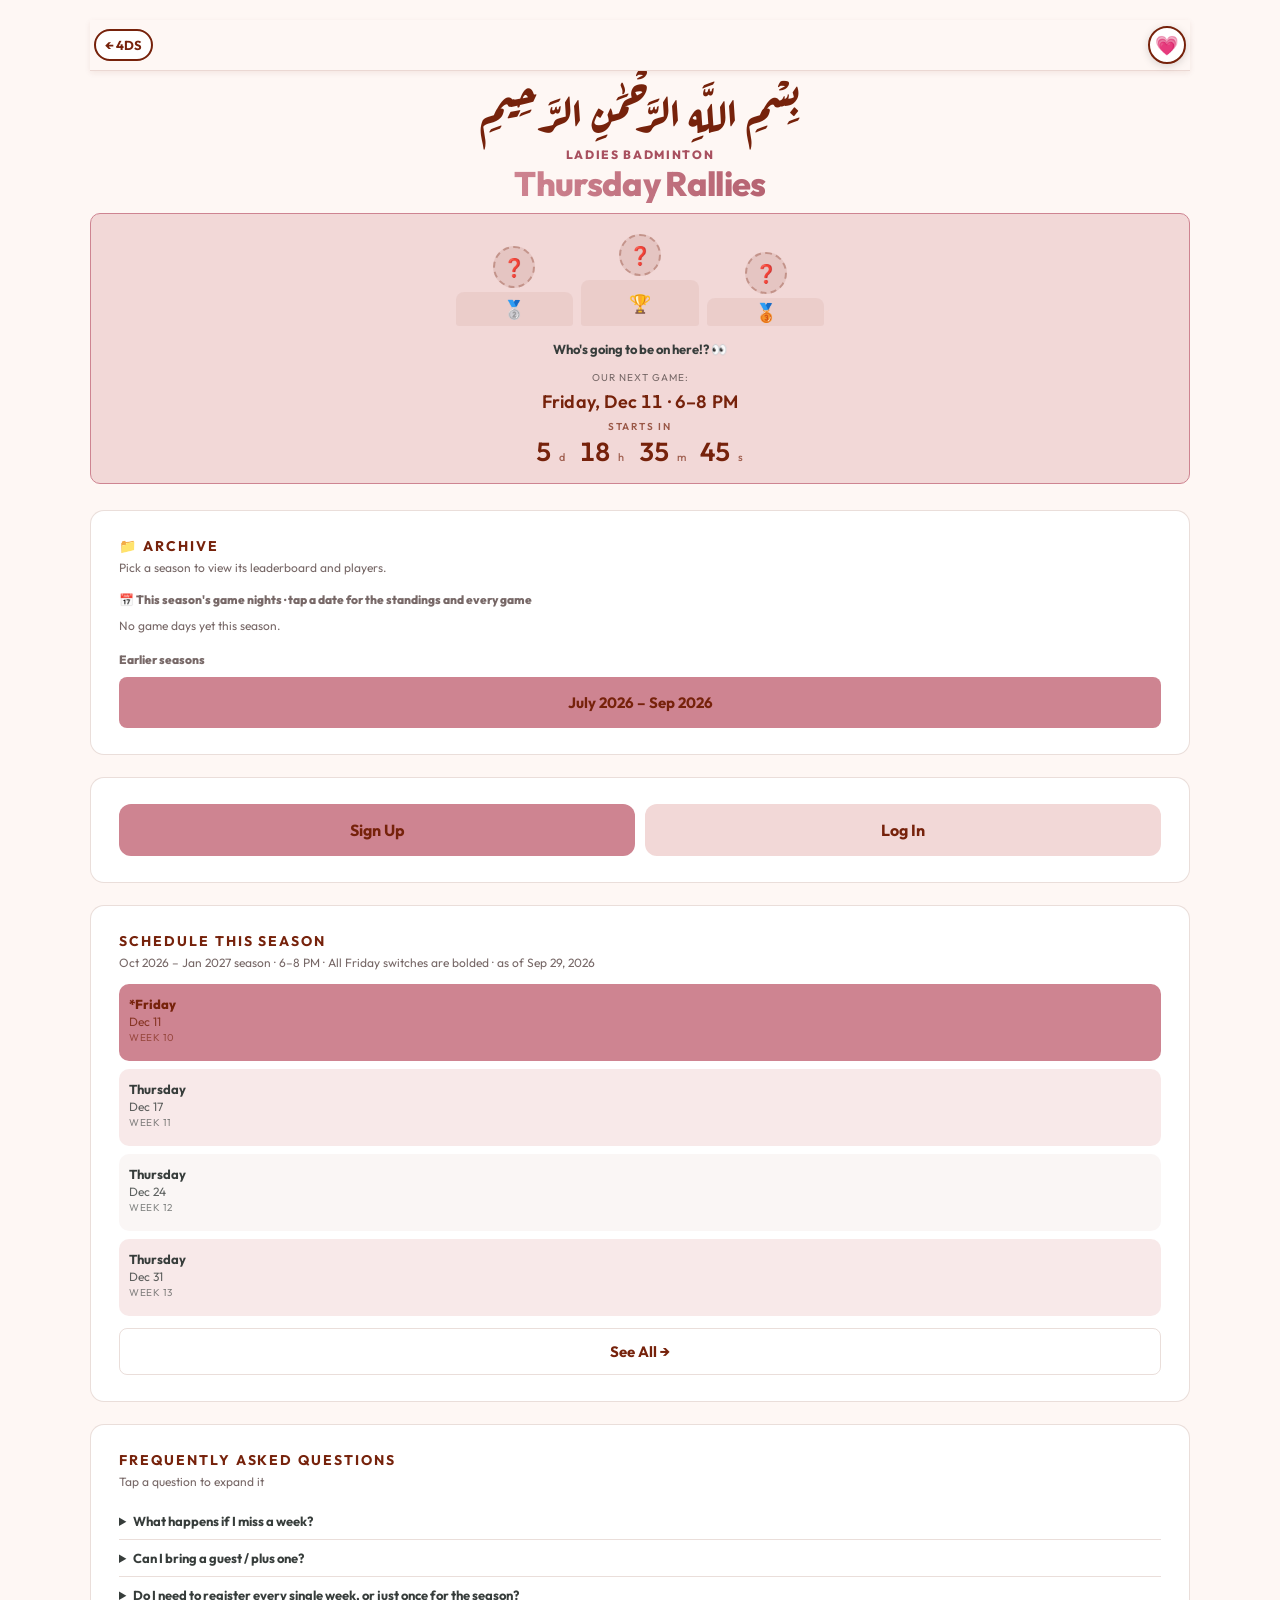
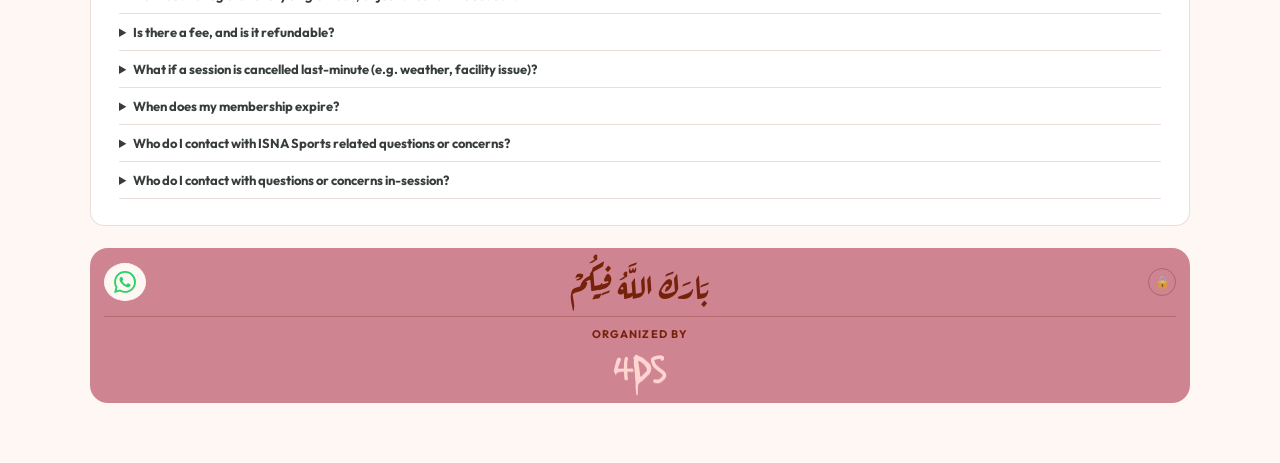
==== commit 6e88cab1: "Tournament Next up: tick/untick who can play + Refresh suggestion; sw v415 [skip ci] Co-Authored-By:" ====
--- a/badminton.html
+++ b/badminton.html
@@ -605,16 +605,16 @@
 return h}
 /* ===== Tournament page v2: Attendance / Games / Standings buttons; "Next up" is picked by fairness from whoever is here (4-6 players), not from a fixed list. ===== */
 let rotPlan=null,rotTab='games';const rotLiveKey='rotLive:'+LEAGUE+':'+dateKey();const rotIsLive=()=>{try{return localStorage.getItem(rotLiveKey)===String(games.length)}catch(e){return false}};const rotSetLive=v=>{try{if(v)localStorage.setItem(rotLiveKey,String(games.length));else localStorage.removeItem(rotLiveKey)}catch(e){}};let rotPhotoI=null;
-const rotHere=()=>[0,1,2,3,4,5].filter(i=>i<rotIds().length&&!rotAway.has(i));
+const rotHere=()=>[0,1,2,3,4,5].filter(i=>i<rotIds().length&&!rotAway.has(i));let rotSit=new Set();const rotPool=()=>rotHere().filter(i=>!rotSit.has(i));
 function rotStats(){const n=rotIds().length,mk=()=>Array.from({length:n},()=>Array(n).fill(0)),par=mk(),opp=mk(),pl=Array(n).fill(0),last=Array(n).fill(-1),ids=rotIds();const idx=v=>{const p=fp(v);return p?ids.indexOf(p.id):-1};
 games.slice().sort((a,b)=>gt(a)-gt(b)).forEach((g,k)=>{const W=gw(g).map(idx),L=arr(g.losers).map(idx);if([...W,...L].some(i=>i<0))return;[...W,...L].forEach(i=>{pl[i]++;last[i]=k});if(W.length===2){par[W[0]][W[1]]++;par[W[1]][W[0]]++}if(L.length===2){par[L[0]][L[1]]++;par[L[1]][L[0]]++}W.forEach(a=>L.forEach(b=>{opp[a][b]++;opp[b][a]++}))});return{n,par,opp,pl,last,total:games.length}}
 const rotKey=(t1,t2)=>[t1.slice().sort().join(''),t2.slice().sort().join('')].sort().join('|');
-function rotSuggest(avoid){const S=rotStats(),H=rotHere();if(H.length<4)return null;let best=null;
+function rotSuggest(avoid){const S=rotStats(),H=rotPool();if(H.length<4)return null;let best=null;
 for(let a=0;a<H.length;a++)for(let b=a+1;b<H.length;b++)for(let c=b+1;c<H.length;c++)for(let d=c+1;d<H.length;d++){const f=[H[a],H[b],H[c],H[d]];
 [[[f[0],f[1]],[f[2],f[3]]],[[f[0],f[2]],[f[1],f[3]]],[[f[0],f[3]],[f[1],f[2]]]].forEach(([t1,t2])=>{if(avoid&&rotKey(t1,t2)===avoid)return;let sc=0;f.forEach(i=>{sc+=S.pl[i]*60;if(S.last[i]===S.total-1&&S.total>0)sc+=25});
 [t1,t2].forEach(t=>{const p=S.par[t[0]][t[1]];sc+=p*40;if(!p)sc-=15});t1.forEach(x=>t2.forEach(y=>{const o=S.opp[x][y];sc+=o*10;if(!o)sc-=4}));sc+=Math.random()*(avoid?25:3);if(!best||sc<best.sc)best={sc,t1,t2}})}
 return best}
-const rotCurG=()=>{const H=new Set(rotHere());if(!rotPlan||![...rotPlan.t1,...rotPlan.t2].every(i=>H.has(i)))rotPlan=rotSuggest();return rotPlan?[rotPlan.t1,rotPlan.t2]:null};
+const rotCurG=()=>{const H=new Set(rotPool());if(!rotPlan||![...rotPlan.t1,...rotPlan.t2].every(i=>H.has(i)))rotPlan=rotSuggest();return rotPlan?[rotPlan.t1,rotPlan.t2]:null};
 const rotFmtD=d=>new Date(d+'T12:00:00').toLocaleDateString('en-CA',{weekday:'short',month:'short',day:'numeric'});
 function rotKeyFacts(g){const S=rotStats(),n=S.n,nm=rotNm,H=rotHere(),f=[],pair=(i,j)=>'<b>'+esc(nm(i))+'</b> &amp; <b>'+esc(nm(j))+'</b>';
 const HP=[];for(let i=0;i<H.length;i++)for(let j=i+1;j<H.length;j++)HP.push([H[i],H[j]]);
@@ -663,7 +663,7 @@
 else{
 const live=!!g&&rotIsLive();
 if(staff)h+='<div style="display:flex;gap:8px;margin:0 0 10px;flex-wrap:wrap">'+(live?'':'<button type="button" class="btn gold" data-rot="start" style="flex:2;min-width:200px;padding:14px;font-size:18px">▶️ Start next game</button>')+'<button type="button" class="btn ghost" data-rot="add" style="flex:1;min-width:150px">➕ Add a game (any day)</button></div>'+(live?'':'<div class="muted" style="font-size:13px;margin:-4px 0 10px">'+(here.length<4?'Mark at least 4 players here first (📋 Attendance).':'Tap it when a new game begins — the line-up shows up then.')+'</div>');
-if(!live&&g)h+='<div style="background:#fff7f1;border:3px dashed #ce8491;border-radius:18px;padding:12px 14px;margin-bottom:12px"><div class="muted" style="text-transform:uppercase;letter-spacing:.08em;font-size:12px;font-weight:700">👉 Next up (suggested) · game '+(n+1)+'</div><div style="margin-top:4px">'+team(g[0])+'</div><div style="text-align:center;font-weight:800;color:#ce8491;margin:2px 0">VS</div><div>'+team(g[1])+'</div><div style="margin-top:8px;padding-top:8px;border-top:1px dashed #ce8491"><span class="muted" style="font-size:12px;text-transform:uppercase;letter-spacing:.08em">😮‍💨 Resting</span><div>'+(rest()||'–')+'</div></div>'+(staff?'<div style="margin-top:8px;display:flex;gap:8px;flex-wrap:wrap"><button type="button" class="fb-mini" data-rot="switch" style="font-weight:800">🔀 Suggest another</button><button type="button" class="fb-mini" data-rot="change" style="font-weight:800">🔁 Change players</button></div>':'')+'</div>';
+if(!live&&g)h+='<div style="background:#fff7f1;border:3px dashed #ce8491;border-radius:18px;padding:12px 14px;margin-bottom:12px"><div class="muted" style="text-transform:uppercase;letter-spacing:.08em;font-size:12px;font-weight:700">👉 Next up (suggested) · game '+(n+1)+'</div><div style="margin-top:4px">'+team(g[0])+'</div><div style="text-align:center;font-weight:800;color:#ce8491;margin:2px 0">VS</div><div>'+team(g[1])+'</div><div style="margin-top:8px;padding-top:8px;border-top:1px dashed #ce8491"><span class="muted" style="font-size:12px;text-transform:uppercase;letter-spacing:.08em">😮‍💨 Resting</span><div>'+(rest()||'–')+'</div></div>'+(staff?'<div style="margin-top:10px;padding-top:8px;border-top:1px dashed #ce8491"><div class="muted" style="font-size:12px;font-weight:700;margin-bottom:4px">☑️ Tick who can play this game (untick to sit someone out)</div><div style="display:flex;flex-wrap:wrap;gap:6px">'+here.map(i=>'<button type="button" data-rot="sit" data-i="'+i+'" style="padding:8px 12px;border-radius:999px;border:2px solid #76220b;font:inherit;font-weight:700;background:'+(rotSit.has(i)?'#fff':'#76220b')+';color:'+(rotSit.has(i)?'#76220b':'#fff')+'">'+(rotSit.has(i)?'☐ ':'☑ ')+esc(rotNm(i))+'</button>').join('')+'</div></div><div style="margin-top:8px;display:flex;gap:8px;flex-wrap:wrap"><button type="button" class="fb-mini" data-rot="switch" style="font-weight:800">🔄 Refresh suggestion</button><button type="button" class="fb-mini" data-rot="change" style="font-weight:800">🔁 Change players</button></div>':'')+'</div>';
 if(live){h+='<div style="background:#fff7f1;border:3px solid #ce8491;border-radius:18px;padding:12px 14px;margin-bottom:12px"><div class="muted" style="text-transform:uppercase;letter-spacing:.08em;font-size:12px;font-weight:700">Now playing · game '+(n+1)+'</div><div style="margin-top:4px">'+team(g[0])+'</div><div style="text-align:center;font-weight:800;color:#ce8491;margin:2px 0">VS</div><div>'+team(g[1])+'</div>'+
 '<div style="margin-top:8px;padding-top:8px;border-top:1px dashed #ce8491"><span class="muted" style="font-size:12px;text-transform:uppercase;letter-spacing:.08em">😮‍💨 Resting</span><div>'+(rest()||'–')+'</div></div><div style="margin-top:8px;display:flex;gap:8px"><button type="button" class="fb-mini" data-rot="switch" style="font-weight:800">🔀 Shuffle</button><button type="button" class="fb-mini" data-rot="change" style="font-weight:800">🔁 Change players</button><button type="button" class="fb-mini" data-rot="cancel">✖ Not started</button></div>';
 if(staff){const tb=t=>'<button type="button" data-rot="win" data-t="'+t+'" style="padding:14px 6px;border-radius:14px;border:3px solid #76220b;font:inherit;font-weight:800;font-size:17px;background:'+(rotWin===t?'#76220b':'#fff')+';color:'+(rotWin===t?'#fff':'#76220b')+'">'+(rotWin===t?'✓ ':'')+g[t-1].map(i=>ROT_L[i]).join(' + ')+' won</button>';
@@ -699,7 +699,7 @@
 const g=rotCurG();if(!g)return toast('No game to record right now');const ids=rotIds(),t1=g[0].map(i=>ids[i]),t2=g[1].map(i=>ids[i]),w=rotWin===1?t1:t2,l=rotWin===1?t2:t1;rotBusy=true;
 try{if(adm()){const d=new Date(),q=await db.from('games').insert({winners:w,losers:l,played_at:d.toISOString(),week_id:wid(d),winner_score:ws,loser_score:ls,league:LEAGUE,slot:null});if(q.error)return toast('Could not save: '+q.error.message)}
 else{const r=await kRpc('kiosk_record_game',{p_key:kKey(),p_winner_ids:w,p_loser_ids:l,p_winner_score:ws,p_loser_score:ls,p_date:dateKey(),p_slot:null});if(r.error)return toast(kFriendly(r.error.message))}
-const sv=rotSentence(g);rotSaved=sv;try{document.activeElement.blur()}catch(e){}rotSavedT=Date.now();rotPick=null;rotPlan=null;rotReset();await load();sfx('game');setTimeout(rotRender,9100)}catch(e){toast('Could not save: '+(e&&e.message?e.message:e))}finally{rotBusy=false}}
+const sv=rotSentence(g);rotSaved=sv;try{document.activeElement.blur()}catch(e){}rotSavedT=Date.now();rotPick=null;rotPlan=null;rotSit.clear();rotReset();await load();sfx('game');setTimeout(rotRender,9100)}catch(e){toast('Could not save: '+(e&&e.message?e.message:e))}finally{rotBusy=false}}
 async function gameSwap(id){const x=games.find(q=>String(q.id)===String(id));if(!x)return;const pick=v=>{const p=fp(v);return p?p.id:null};const w=arr(x.losers).map(pick),l=gw(x).map(pick);if(w.some(v=>!v)||l.some(v=>!v))return gameEdit(id,players.map(p=>({id:p.id,label:name(p)})),(ws,ls)=>ws>ls&&ws>=11&&ws<=60,'');if(!confirm('Swap who won?\n\nIt will say: '+arr(x.losers).map(displayName).join(' + ')+' beat '+gw(x).map(displayName).join(' + ')+' '+x.winner_score+'–'+x.loser_score))return;let err='';if(adm()){const q=await db.from('games').update({winners:w,losers:l}).eq('id',x.id);err=q.error?q.error.message:''}else{const r=await kRpc('kiosk_edit_game',{p_key:kKey(),p_game_id:x.id,p_winner_ids:w,p_loser_ids:l,p_winner_score:+x.winner_score,p_loser_score:+x.loser_score});err=r.error?kFriendly(r.error.message):''}if(err)return toast('Could not swap: '+err);await load();toast('Swapped ✓');try{rotRender(true)}catch(e){}}
 function gameDate(id){const x=games.find(q=>String(q.id)===String(id));if(!x)return;openModal('<h2 style="margin-top:0">📅 Change date</h2><div class="muted" style="margin-bottom:8px">'+esc(gw(x).map(displayName).join(' + '))+' beat '+esc(arr(x.losers).map(displayName).join(' + '))+' '+esc(x.winner_score)+'–'+esc(x.loser_score)+'</div><input id="gdDate" type="date" value="'+localDate(gt(x))+'" style="font-size:22px;padding:8px;border-radius:10px;border:2px solid #76220b;width:100%;box-sizing:border-box"><div class="row" style="margin-top:14px;gap:8px"><button id="gdSave" type="button" class="btn gold" style="flex:1;padding:12px">Move game</button><button id="gdCancel" type="button" class="btn">Cancel</button></div>');$('gdCancel').onclick=closeModal;$('gdSave').onclick=async()=>{const dv=$('gdDate').value;if(!dv)return toast('Pick a date');const o=gt(x),pd=n=>String(n).padStart(2,'0'),nd=new Date(dv+'T'+pd(o.getHours())+':'+pd(o.getMinutes())+':00');if(isNaN(nd))return toast('Bad date');const q=await db.from('games').update({played_at:nd.toISOString(),week_id:wid(nd)}).eq('id',x.id);if(q.error)return toast('Could not move: '+q.error.message);closeModal();await load();toast('Moved to '+dv+' ✓');try{if(ROT)rotRender(true)}catch(e){}}}
 async function gameDelete(id){if(!confirm('Delete this game? The standings will update.'))return;let err='';if(adm()){const q=await db.from('games').delete().eq('id',id);err=q.error?q.error.message:''}else{const r=await kRpc('kiosk_delete_game',{p_key:kKey(),p_game_id:id});err=r.error?kFriendly(r.error.message):''}if(err)return toast('Could not delete: '+err);await load();toast('Game deleted ✓')}
@@ -715,7 +715,7 @@
 async function rotUndo(id){if(!confirm('Undo the last game?'))return;try{if(own()){const q=await db.from('games').delete().eq('id',id);if(q.error)return toast(q.error.message)}else{const r=await kRpc('kiosk_undo_game',{p_key:kKey(),p_game_id:id});if(r.error)return toast(kFriendly(r.error.message));if(r.data===false)return toast('Too late to undo here — ask the main admin.')}await load();toast('Undone ✓')}catch(e){toast('Could not undo')}}
 function rotSetup(){if(!ROT)return;document.body.classList.add('rot');const st=document.createElement('style');st.textContent='body.rot .wrap section.card:not(#rotRoot):not(#publicScheduleCard):not(.v-allschedule),body.rot #navbar,body.rot .navbar,body.rot .schedule,body.rot #playerBar,body.rot #archiveSubnav{display:none!important}body.rot #rotRoot{display:block!important}.wrap[data-view="kiosk"] #kioskRoot{display:none!important}';document.head.appendChild(st);
 const root=document.createElement('section');root.id='rotRoot';root.className='card';root.style.textAlign='left';const bar=$('lgBar'),wrap=document.querySelector('.wrap');if(bar)bar.insertAdjacentElement('afterend',root);else wrap.appendChild(root);
-root.addEventListener('change',async e=>{if(e.target.id!=='rotFile')return;const f=e.target.files&&e.target.files[0];e.target.value='';if(!f||rotPhotoI==null)return;const pid=rotIds()[rotPhotoI];rotPhotoI=null;if(!pid)return;if(!f.type.startsWith('image/'))return toast('Please choose a photo');toast('Uploading photo…');try{const blob=await resizeImageFile(f,640);const path='self/kiosk-'+pid+'-'+Date.now()+'.jpg';const up=await db.storage.from('profile-avatars').upload(path,blob,{upsert:true,contentType:'image/jpeg'});if(up.error)throw new Error(up.error.message);const url=U+'/storage/v1/object/public/profile-avatars/'+path;if(adm()){const q=await db.from('players').update({avatar_url:url}).eq('id',pid);if(q.error)throw new Error(q.error.message)}else{const r=await kRpc('kiosk_set_avatar',{p_key:kKey(),p_player_id:pid,p_avatar:url});if(r.error)throw new Error(kFriendly(r.error.message))}await load();toast('Photo saved ✓');rotRender(true)}catch(err){toast('Photo not saved: '+(err&&err.message?err.message:err))}});root.addEventListener('input',e=>{if(e.target.id==='rotLose')rotLoseV=e.target.value;else if(e.target.id==='rotOverW')rotOverV=e.target.value;else return;const c=rotCurG(),el=$('rotPrev');if(c&&el)el.innerHTML=rotSentence(c)});root.addEventListener('keydown',e=>{if(e.key==='Enter'&&(e.target.id==='rotLose'||e.target.id==='rotOverW')){e.preventDefault();rotRecord()}});root.addEventListener('click',async e=>{const b=e.target.closest('[data-rot]');if(!b)return;const a=b.dataset.rot;if(a==='add')rotAdd(b.dataset.d||undefined);else if(a==='start'){if(rotHere().length<4)return toast('Need at least 4 players here — mark them under Attendance');rotPlan=null;rotReset();rotSetLive(true);rotRender(true)}else if(a==='cancel'){rotSetLive(false);rotPlan=null;rotReset();rotRender(true)}else if(a==='photo'){rotPhotoI=+b.dataset.i;const f=$('rotFile');if(f)f.click()}else if(a==='day'){rotDay=b.dataset.d||null;rotRender(true)}else if(a==='rec')rotRecord();else if(a==='undo')rotUndo(b.dataset.id);else if(a==='tab'){rotTab=b.dataset.t;rotRender(true)}else if(a==='to'){rotTo=+b.dataset.v===11?11:21;try{localStorage.setItem('rotTo:'+LEAGUE,String(rotTo))}catch(e){}rotReset();rotRender(true)}else if(a==='win'){rotWin=+b.dataset.t;rotRender(true);const f=$('rotLose')||$('rotOverW');if(f)f.focus()}else if(a==='over'){rotOver=true;rotRender(true);const f=$('rotOverW');if(f)f.focus()}else if(a==='notover'){rotOver=false;rotRender(true)}else if(a==='edit')rotEdit(b.dataset.id);else if(a==='date')gameDate(b.dataset.id);else if(a==='all'){rotShowAll=!rotShowAll;rotRender(true)}else if(a==='del')gameDelete(b.dataset.id);else if(a==='away'){const i=+b.dataset.i;if(rotAway.has(i))rotAway.delete(i);else rotAway.add(i);rotSaveAway();rotPick=null;rotPlan=null;rotReset();rotRender(true)}else if(a==='change')rotChange();else if(a==='checkall'){rotAway.clear();rotSaveAway();rotPick=null;rotPlan=null;rotReset();rotRender(true)}else if(a==='switch'){const c=rotCurG(),nx=rotSuggest(c?rotKey(c[0],c[1]):null);if(!nx)toast('Need at least 4 players here');else{rotPlan=nx;rotReset();rotRender(true)}}
+root.addEventListener('change',async e=>{if(e.target.id!=='rotFile')return;const f=e.target.files&&e.target.files[0];e.target.value='';if(!f||rotPhotoI==null)return;const pid=rotIds()[rotPhotoI];rotPhotoI=null;if(!pid)return;if(!f.type.startsWith('image/'))return toast('Please choose a photo');toast('Uploading photo…');try{const blob=await resizeImageFile(f,640);const path='self/kiosk-'+pid+'-'+Date.now()+'.jpg';const up=await db.storage.from('profile-avatars').upload(path,blob,{upsert:true,contentType:'image/jpeg'});if(up.error)throw new Error(up.error.message);const url=U+'/storage/v1/object/public/profile-avatars/'+path;if(adm()){const q=await db.from('players').update({avatar_url:url}).eq('id',pid);if(q.error)throw new Error(q.error.message)}else{const r=await kRpc('kiosk_set_avatar',{p_key:kKey(),p_player_id:pid,p_avatar:url});if(r.error)throw new Error(kFriendly(r.error.message))}await load();toast('Photo saved ✓');rotRender(true)}catch(err){toast('Photo not saved: '+(err&&err.message?err.message:err))}});root.addEventListener('input',e=>{if(e.target.id==='rotLose')rotLoseV=e.target.value;else if(e.target.id==='rotOverW')rotOverV=e.target.value;else return;const c=rotCurG(),el=$('rotPrev');if(c&&el)el.innerHTML=rotSentence(c)});root.addEventListener('keydown',e=>{if(e.key==='Enter'&&(e.target.id==='rotLose'||e.target.id==='rotOverW')){e.preventDefault();rotRecord()}});root.addEventListener('click',async e=>{const b=e.target.closest('[data-rot]');if(!b)return;const a=b.dataset.rot;if(a==='add')rotAdd(b.dataset.d||undefined);else if(a==='start'){if(rotHere().length<4)return toast('Need at least 4 players here — mark them under Attendance');rotPlan=null;rotReset();rotSetLive(true);rotRender(true)}else if(a==='cancel'){rotSetLive(false);rotPlan=null;rotReset();rotRender(true)}else if(a==='photo'){rotPhotoI=+b.dataset.i;const f=$('rotFile');if(f)f.click()}else if(a==='day'){rotDay=b.dataset.d||null;rotRender(true)}else if(a==='rec')rotRecord();else if(a==='undo')rotUndo(b.dataset.id);else if(a==='tab'){rotTab=b.dataset.t;rotRender(true)}else if(a==='to'){rotTo=+b.dataset.v===11?11:21;try{localStorage.setItem('rotTo:'+LEAGUE,String(rotTo))}catch(e){}rotReset();rotRender(true)}else if(a==='win'){rotWin=+b.dataset.t;rotRender(true);const f=$('rotLose')||$('rotOverW');if(f)f.focus()}else if(a==='over'){rotOver=true;rotRender(true);const f=$('rotOverW');if(f)f.focus()}else if(a==='notover'){rotOver=false;rotRender(true)}else if(a==='edit')rotEdit(b.dataset.id);else if(a==='date')gameDate(b.dataset.id);else if(a==='all'){rotShowAll=!rotShowAll;rotRender(true)}else if(a==='del')gameDelete(b.dataset.id);else if(a==='away'){const i=+b.dataset.i;if(rotAway.has(i))rotAway.delete(i);else rotAway.add(i);rotSaveAway();rotPick=null;rotPlan=null;rotReset();rotRender(true)}else if(a==='sit'){const i=+b.dataset.i;if(rotSit.has(i))rotSit.delete(i);else{if(rotPool().length<=4)return toast('Need at least 4 players ticked');rotSit.add(i)}rotPlan=null;rotReset();rotRender(true)}else if(a==='change')rotChange();else if(a==='checkall'){rotAway.clear();rotSaveAway();rotPick=null;rotPlan=null;rotReset();rotRender(true)}else if(a==='switch'){const c=rotCurG(),nx=rotSuggest(c?rotKey(c[0],c[1]):null);if(!nx)toast('Need at least 4 players here');else{rotPlan=nx;rotReset();rotRender(true)}}
 else if(a==='unlock'){const v=($('rotKey')||{}).value||'';if(kNorm(v).length<4)return toast('Type the password');const r=await kRpc('kiosk_ping',{p_key:v});if(r.error)return toast(kFriendly(r.error.message));if(r.data!==true)return toast('That password is not right');kSetKey(kNorm(v));rotRender(true)}});rotRender()}
 async function init(){try{const c=JSON.parse(localStorage.getItem('bmc:'+LEAGUE)||'null');if(c&&Date.now()-c.at<864e5)loadFrom({p:{data:c.p},g:{data:c.g},a:{data:c.a},pp:{data:c.pp},rs:{data:[]},ti:{data:[]}})}catch(e){}const s=await db.auth.getSession();session=s.data?.session||null;bind();try{lgUi()}catch(e){}try{rotSetup()}catch(e){console.error(e)}kioskInit();$('attDate').value=dateKey();schedule();renderScheduleCompact();setInterval(()=>{if(viewFromHash()!=='kiosk'&&!document.hidden)schedule()},1000);await load()}
 init();
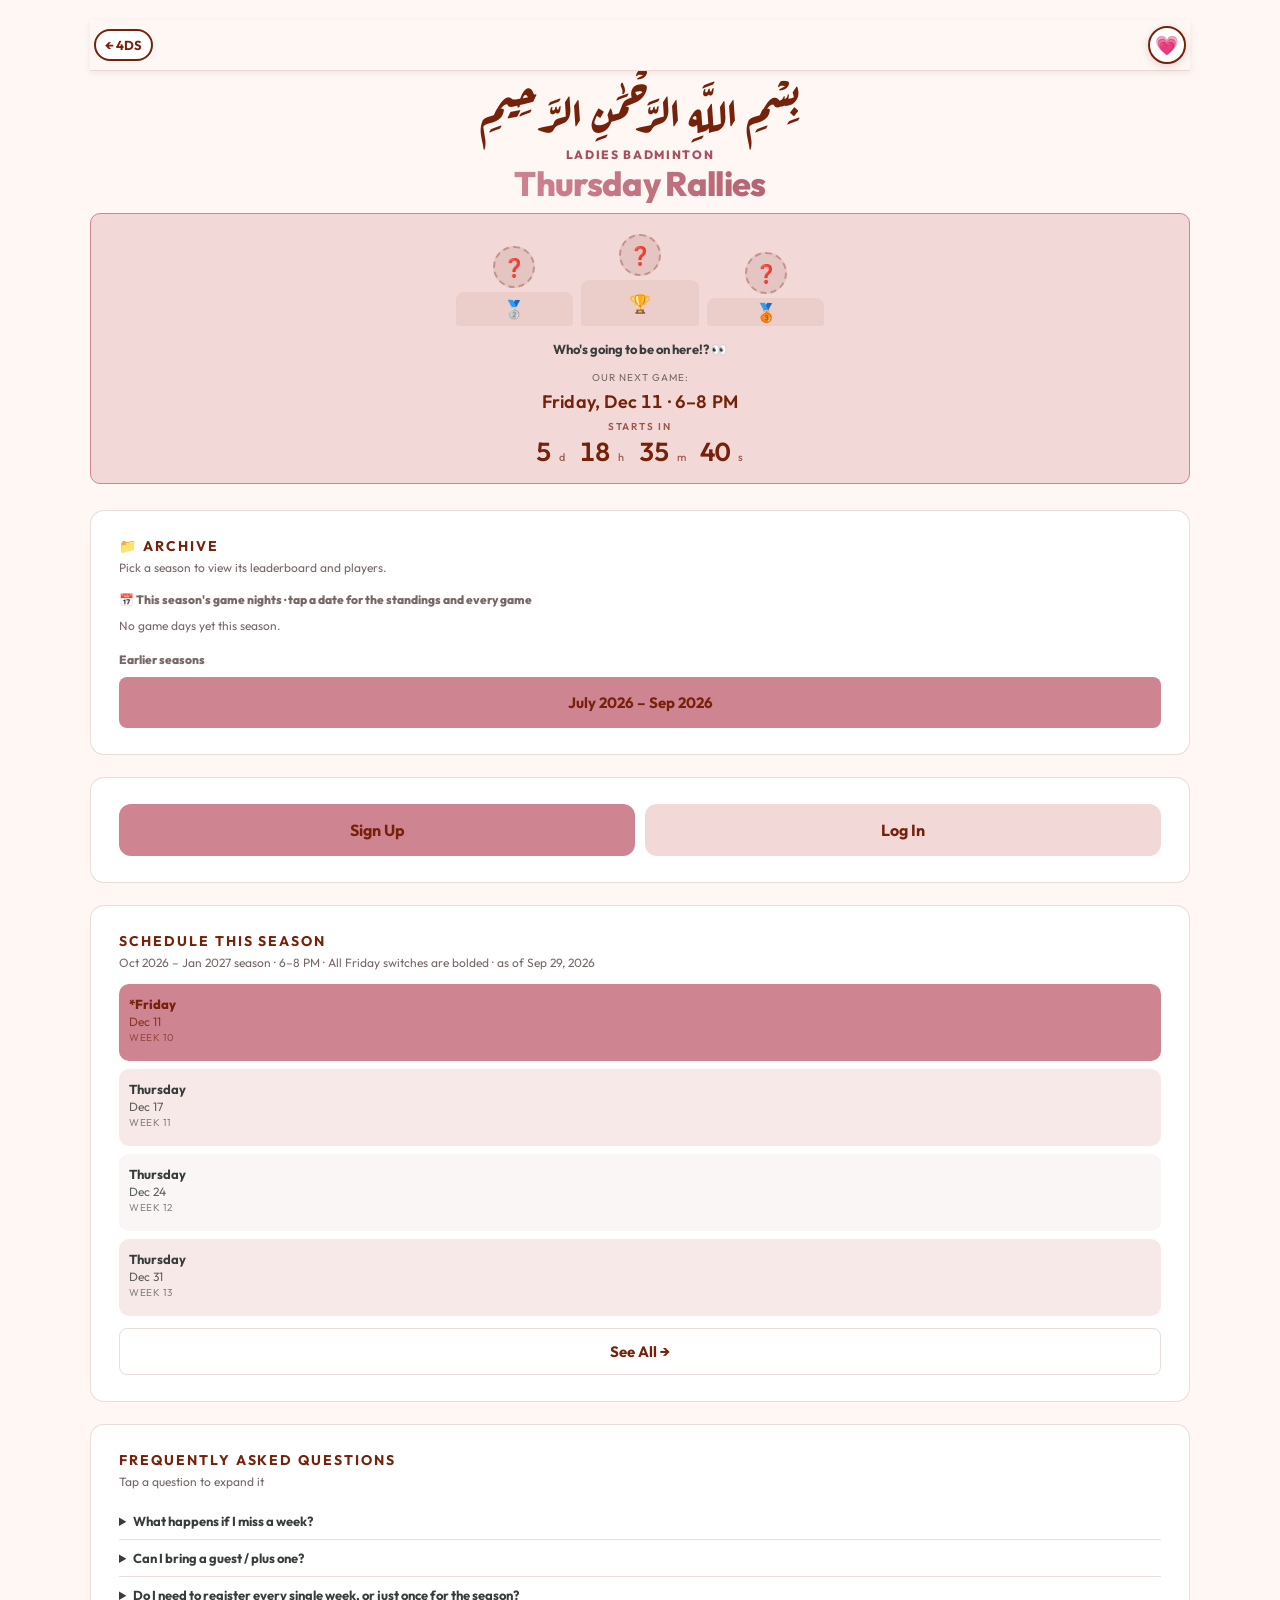
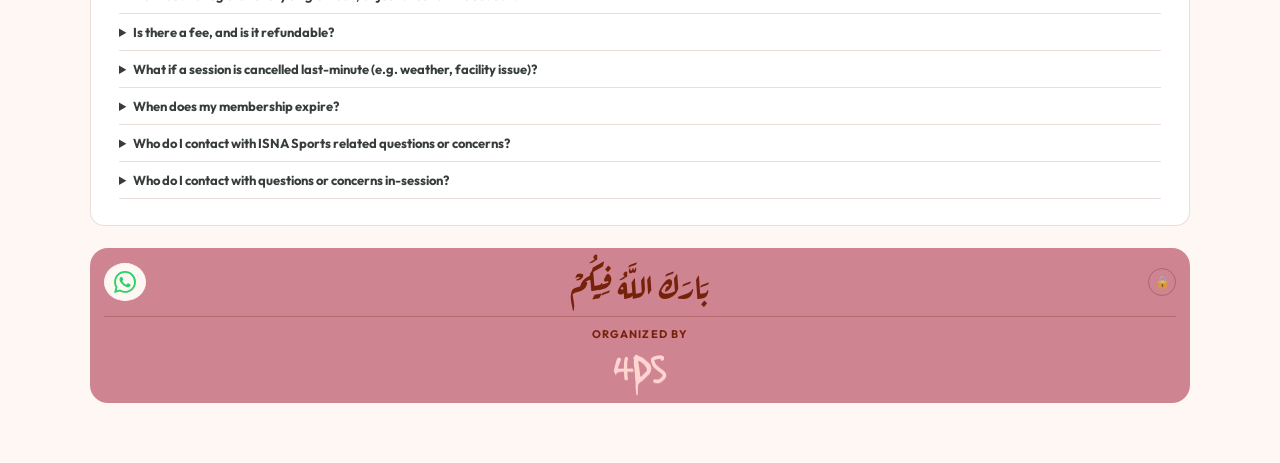
==== commit 3e7526bb: "Tournament facts: only verifiable counts (drop order-based claim, no 'has to' wording); sw v416 [ski" ====
--- a/badminton.html
+++ b/badminton.html
@@ -607,7 +607,7 @@
 let rotPlan=null,rotTab='games';const rotLiveKey='rotLive:'+LEAGUE+':'+dateKey();const rotIsLive=()=>{try{return localStorage.getItem(rotLiveKey)===String(games.length)}catch(e){return false}};const rotSetLive=v=>{try{if(v)localStorage.setItem(rotLiveKey,String(games.length));else localStorage.removeItem(rotLiveKey)}catch(e){}};let rotPhotoI=null;
 const rotHere=()=>[0,1,2,3,4,5].filter(i=>i<rotIds().length&&!rotAway.has(i));let rotSit=new Set();const rotPool=()=>rotHere().filter(i=>!rotSit.has(i));
 function rotStats(){const n=rotIds().length,mk=()=>Array.from({length:n},()=>Array(n).fill(0)),par=mk(),opp=mk(),pl=Array(n).fill(0),last=Array(n).fill(-1),ids=rotIds();const idx=v=>{const p=fp(v);return p?ids.indexOf(p.id):-1};
-games.slice().sort((a,b)=>gt(a)-gt(b)).forEach((g,k)=>{const W=gw(g).map(idx),L=arr(g.losers).map(idx);if([...W,...L].some(i=>i<0))return;[...W,...L].forEach(i=>{pl[i]++;last[i]=k});if(W.length===2){par[W[0]][W[1]]++;par[W[1]][W[0]]++}if(L.length===2){par[L[0]][L[1]]++;par[L[1]][L[0]]++}W.forEach(a=>L.forEach(b=>{opp[a][b]++;opp[b][a]++}))});return{n,par,opp,pl,last,total:games.length}}
+let cnt=0;games.slice().sort((a,b)=>gt(a)-gt(b)).forEach((g)=>{const W=gw(g).map(idx),L=arr(g.losers).map(idx);if([...W,...L].some(i=>i<0))return;const k=cnt++;[...W,...L].forEach(i=>{pl[i]++;last[i]=k});if(W.length===2){par[W[0]][W[1]]++;par[W[1]][W[0]]++}if(L.length===2){par[L[0]][L[1]]++;par[L[1]][L[0]]++}W.forEach(a=>L.forEach(b=>{opp[a][b]++;opp[b][a]++}))});return{n,par,opp,pl,last,total:cnt}}
 const rotKey=(t1,t2)=>[t1.slice().sort().join(''),t2.slice().sort().join('')].sort().join('|');
 function rotSuggest(avoid){const S=rotStats(),H=rotPool();if(H.length<4)return null;let best=null;
 for(let a=0;a<H.length;a++)for(let b=a+1;b<H.length;b++)for(let c=b+1;c<H.length;c++)for(let d=c+1;d<H.length;d++){const f=[H[a],H[b],H[c],H[d]];
@@ -625,17 +625,17 @@
 manyOpp.slice(0,2).forEach(([i,j])=>f.push('🔁 '+pair(i,j)+' have faced each other <b>'+S.opp[i][j]+' times</b> — give someone else a turn against them.'));
 if(H.length){const mn=Math.min(...H.map(i=>S.pl[i])),mx=Math.max(...H.map(i=>S.pl[i])),few=H.filter(i=>S.pl[i]===mn),most=H.filter(i=>S.pl[i]===mx);
 if(mx>mn){f.push('🏸 <b>'+esc(few.map(nm).join(', '))+'</b> '+(few.length>1?'have':'has')+' played the fewest games (<b>'+mn+'</b>) — should play next.');f.push('😮‍💨 <b>'+esc(most.map(nm).join(', '))+'</b> '+(most.length>1?'have':'has')+' played the most (<b>'+mx+'</b>) — can rest.')}else f.push('⚖️ Everyone here has played the same number of games (<b>'+mx+'</b>).');
-if(S.total>0){const rested=H.filter(i=>S.last[i]!==S.total-1);if(rested.length&&rested.length<H.length)f.push('🪑 Sat out the last game: <b>'+esc(rested.map(nm).join(', '))+'</b> — they go in next.')}}
+}
 if(g){const t=(a)=>S.par[a[0]][a[1]];f.push('🎯 <b>Next up logic:</b> '+g[0].map(i=>esc(nm(i))).join(' + ')+' ('+(t(g[0])?'partnered '+t(g[0])+'×':'<b>new partners</b>')+') vs '+g[1].map(i=>esc(nm(i))).join(' + ')+' ('+(t(g[1])?'partnered '+t(g[1])+'×':'<b>new partners</b>')+').')}
 const tot=n*(n-1)/2,pl=HP.length;f.push('📊 Partner pairings still never played (everyone): <b>'+(()=>{let c=0;for(let i=0;i<n;i++)for(let j=i+1;j<n;j++)if(!S.par[i][j])c++;return c})()+'</b> of '+tot+'.');
 f.push('🎮 <b>'+S.total+'</b> game'+(S.total===1?'':'s')+' played in this tournament so far · <b>'+H.length+'</b> of '+n+' players here tonight.');
 return '<ul style="margin:0 0 10px;padding-left:20px;font-size:14.5px;line-height:1.6">'+f.map(x=>'<li>'+x+'</li>').join('')+'</ul>'}
 function rotFacts(){const S=rotStats(),n=S.n,nm=rotNm,out=[],today=dateKey(),left=(LGCFG.dates||[]).filter(d=>d>=today).sort();
 const maxG=Math.max(...S.pl),partLeft=[],oppLeft=[];for(let i=0;i<n;i++)for(let j=i+1;j<n;j++){if(!S.par[i][j])partLeft.push([i,j]);if(!S.opp[i][j])oppLeft.push([i,j])}
-let h='<div style="font-size:14px;line-height:1.6">'+(left.length?'🗓️ <b>'+left.length+' game night'+(left.length===1?'':'s')+' left</b>: '+esc(left.map(rotFmtD).join(' · '))+'<br>':'')+'Still to do: <b>'+partLeft.length+'</b> of 15 partner pairings · <b>'+oppLeft.length+'</b> of 15 head-to-head matchups.'+((partLeft.length+oppLeft.length)?'':' ✅ Everyone has partnered and faced everyone!')+'</div>';
-h+='<div style="margin-top:8px">'+Array.from({length:n},(_,i)=>i).map(i=>{const needP=[],needO=[];for(let j=0;j<n;j++){if(j===i)continue;if(!S.par[i][j])needP.push(nm(j));if(!S.opp[i][j])needO.push(nm(j))}const behind=maxG-S.pl[i];const bits=[];if(behind>0)bits.push('needs <b>'+behind+' more game'+(behind===1?'':'s')+'</b> to catch up');if(needP.length)bits.push('has to <b>partner</b> '+esc(needP.join(', ')));if(needO.length)bits.push('has to <b>play against</b> '+esc(needO.join(', ')));
+let h='<div style="font-size:14px;line-height:1.6">'+(left.length?'🗓️ <b>'+left.length+' game night'+(left.length===1?'':'s')+' left</b>: '+esc(left.map(rotFmtD).join(' · '))+'<br>':'')+'Not yet happened: <b>'+partLeft.length+'</b> of 15 partner pairings · <b>'+oppLeft.length+'</b> of 15 head-to-head matchups.'+((partLeft.length+oppLeft.length)?'':' ✅ Everyone has partnered and faced everyone!')+'</div>';
+h+='<div style="margin-top:8px">'+Array.from({length:n},(_,i)=>i).map(i=>{const needP=[],needO=[];for(let j=0;j<n;j++){if(j===i)continue;if(!S.par[i][j])needP.push(nm(j));if(!S.opp[i][j])needO.push(nm(j))}const behind=maxG-S.pl[i];const bits=[];if(behind>0)bits.push('has played <b>'+behind+' fewer game'+(behind===1?'':'s')+'</b> than the most');if(needP.length)bits.push('has <b>not partnered</b> '+esc(needP.join(', '))+' yet');if(needO.length)bits.push('has <b>not played against</b> '+esc(needO.join(', '))+' yet');
 return '<div style="padding:7px 0;border-top:1px solid rgba(118,34,11,.12);font-size:14px;line-height:1.5"><b>'+esc(nm(i))+'</b> <span class="muted">· '+S.pl[i]+' played</span><br>'+(bits.length?bits.join('<br>'):'<span style="color:#2a7a4a">✅ all square</span>')+'</div>'}).join('')+'</div>';
-h+='<div class="muted" style="font-size:12px;margin-top:6px">Each game uses 4 of the 6 players, so Next up always favours whoever needs a game, a new partner or a new opponent most.</div>';return h}
+h+='<div class="muted" style="font-size:12px;margin-top:6px">All counts come from the games saved in this tournament.</div>';return h}
 function rotNightsHtml(staff){const ds=new Set((LGCFG.dates||[]));games.forEach(g=>ds.add(rotDk(g)));const today=dateKey(),days=[...ds].filter(d=>d<=today||games.some(g=>rotDk(g)===d)).sort().reverse();if(!days.length)return '<div class="muted">No games yet.</div>';
 return days.map(d=>{const gs=games.filter(x=>rotDk(x)===d).sort((a,b)=>gt(a)-gt(b)),pl=new Set();gs.forEach(x=>gw(x).concat(arr(x.losers)).forEach(v=>{const p=fp(v);if(p)pl.add(p.id)}));const abs=gs.length?rotIds().map((id,i)=>({id,i})).filter(o=>!pl.has(o.id)).map(o=>rotNm(o.i)):[];
 const rows=gs.length?gs.map((x,k)=>'<div style="padding:8px 0;border-top:1px solid rgba(118,34,11,.12);font-size:15px"><span class="muted" style="font-size:12px">Game '+(k+1)+'</span><br>'+esc(gw(x).map(displayName).join(' + '))+' <b>beat</b> '+esc(arr(x.losers).map(displayName).join(' + '))+' <b>'+esc(x.winner_score)+'–'+esc(x.loser_score)+'</b>'+(staff?'<div style="margin-top:6px;display:flex;gap:6px;flex-wrap:wrap"><button type="button" class="fb-mini" data-rot="date" data-id="'+esc(x.id)+'" style="font-weight:800">📅 Change date</button><button type="button" class="fb-mini" data-rot="edit" data-id="'+esc(x.id)+'">✏️ Edit</button><button type="button" class="fb-mini" data-rot="del" data-id="'+esc(x.id)+'" style="color:#b3261e">🗑 Delete</button></div>':'')+'</div>').join(''):'<div class="muted" style="padding:6px 0">'+(d===today?'No games yet tonight.':'No games recorded this night.')+'</div>';
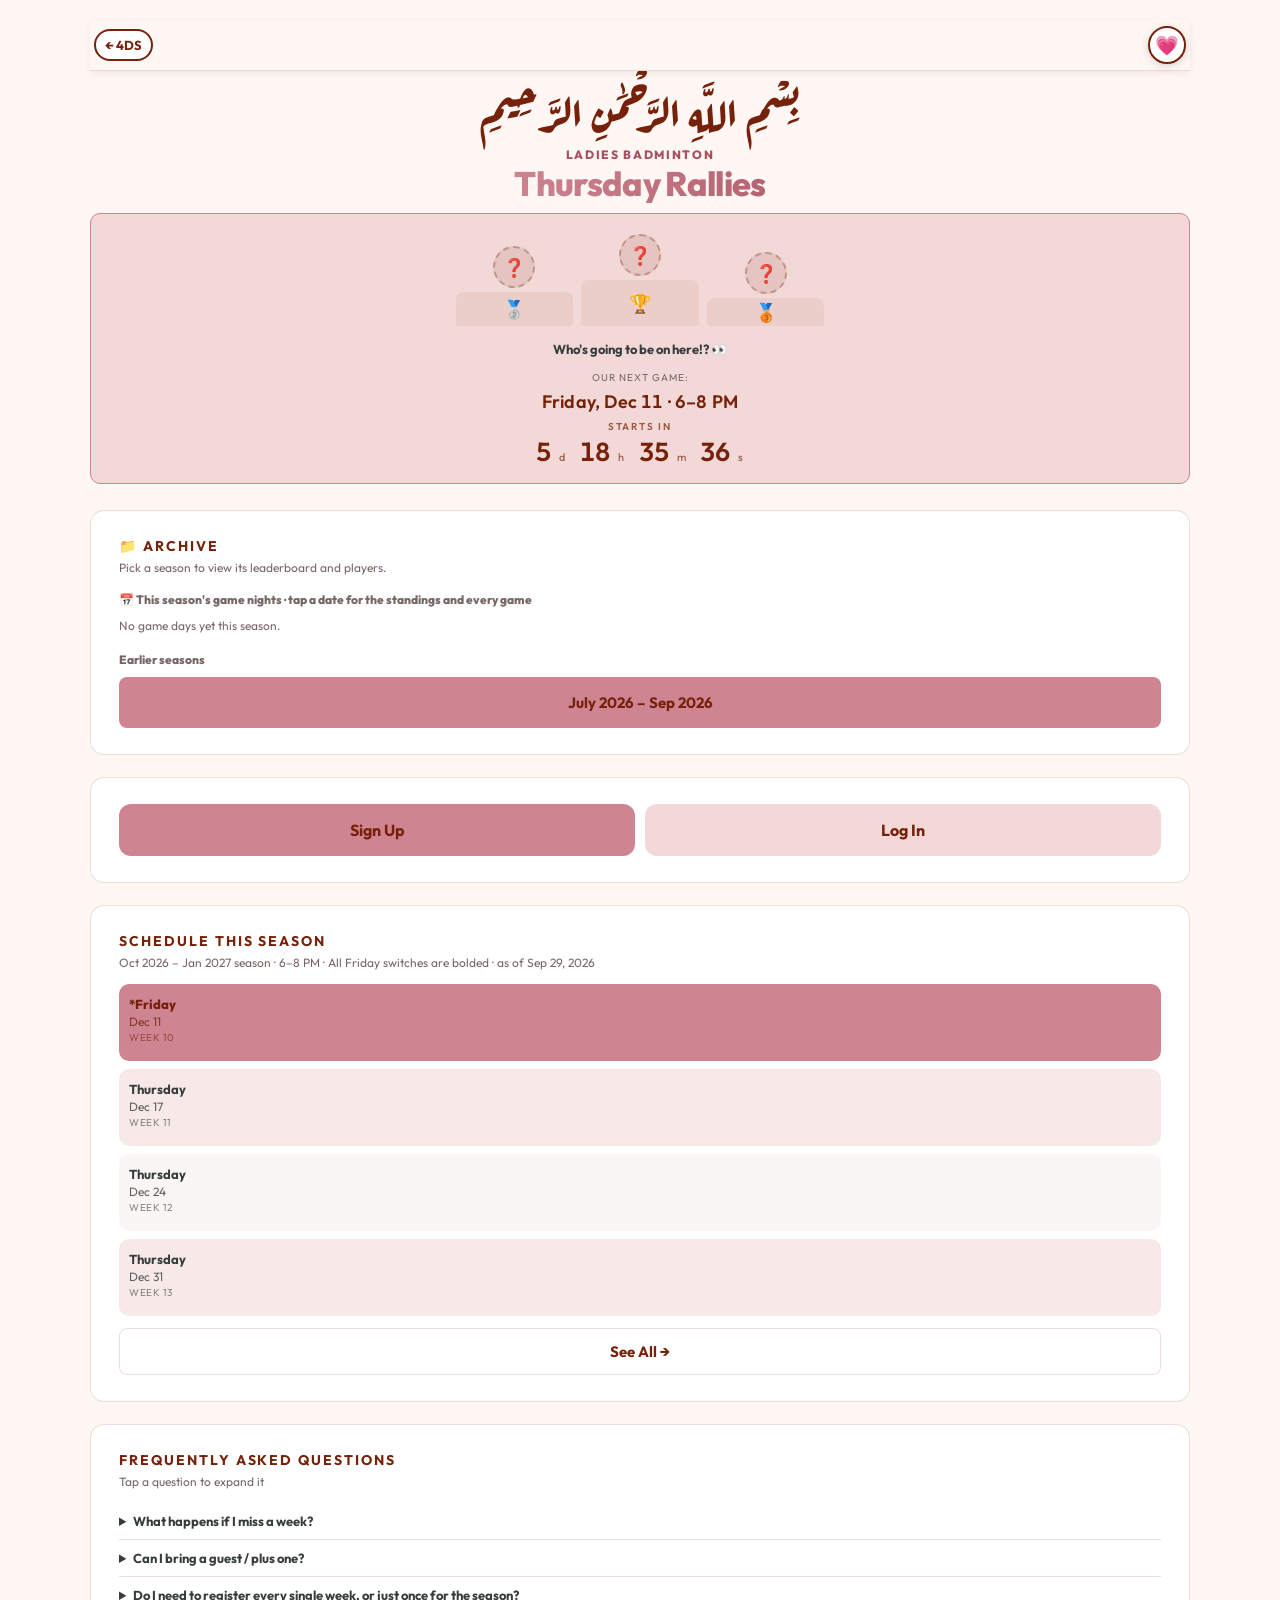
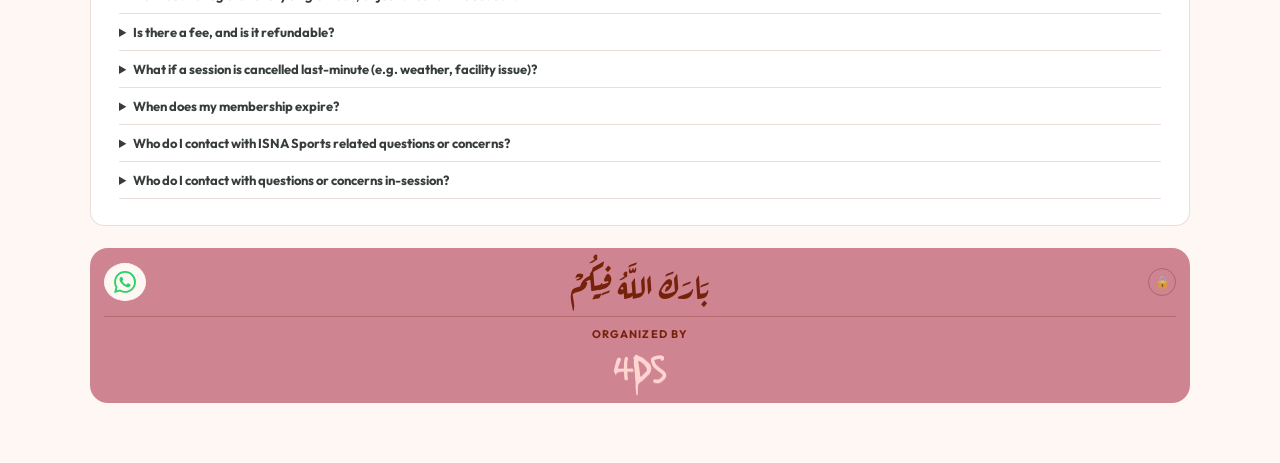
==== commit 264c6b7a: "Badminton: no phone-required signup inside the iPhone app (login only; sign up on web); sw v423 [ski" ====
--- a/badminton.html
+++ b/badminton.html
@@ -804,5 +804,6 @@
 })();
 </script><script>try{var __b=sessionStorage.getItem('backTo:badminton');if(__b&&__b!=='#/badminton'){var __a=document.getElementById('bmBackLink');if(__a)__a.setAttribute('href','/'+__b)}}catch(e){}</script>
 <script>try{if(!localStorage.getItem('bmBismillahSeen')){var bb=document.getElementById('bmBismillah');if(bb)bb.style.display='';localStorage.setItem('bmBismillahSeen','1')}}catch(e){}</script>
+<script>(function(){try{if(!(window.Capacitor&&Capacitor.isNativePlatform&&Capacitor.isNativePlatform()))return;var go=function(){var b=document.getElementById('suTabSignupBtn');if(b){b.style.display='none';var l=document.getElementById('suTabLoginBtn');if(l&&!document.getElementById('bmAppNote')){var n=document.createElement('p');n.id='bmAppNote';n.className='muted';n.style.cssText='text-align:center;margin:6px 0';n.textContent='New here? Sign up for badminton at 4dasistas.ca/badminton in your browser, then log in here.';l.parentNode.parentNode.insertBefore(n,l.parentNode.nextSibling);}try{showAuthTab('login')}catch(e){}}};setInterval(go,800);go();}catch(e){}})();</script>
 </body>
 </html>
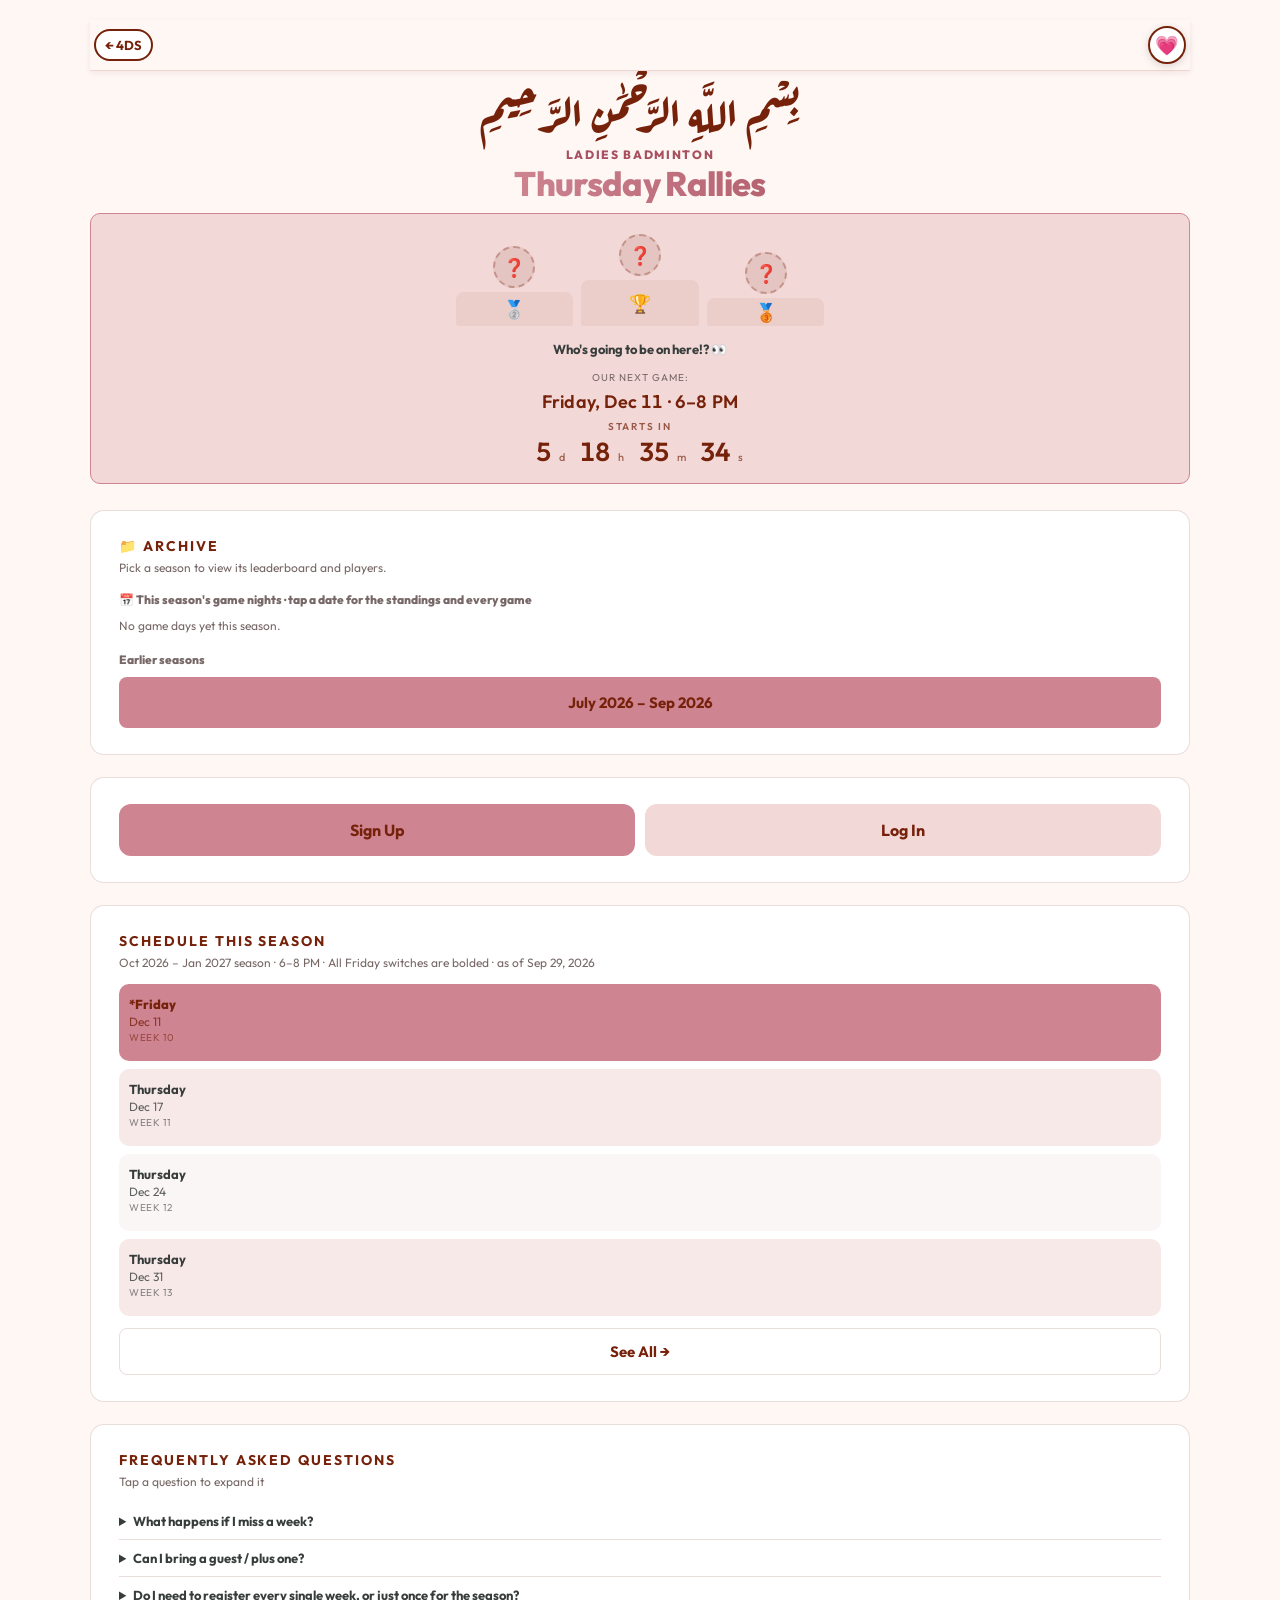
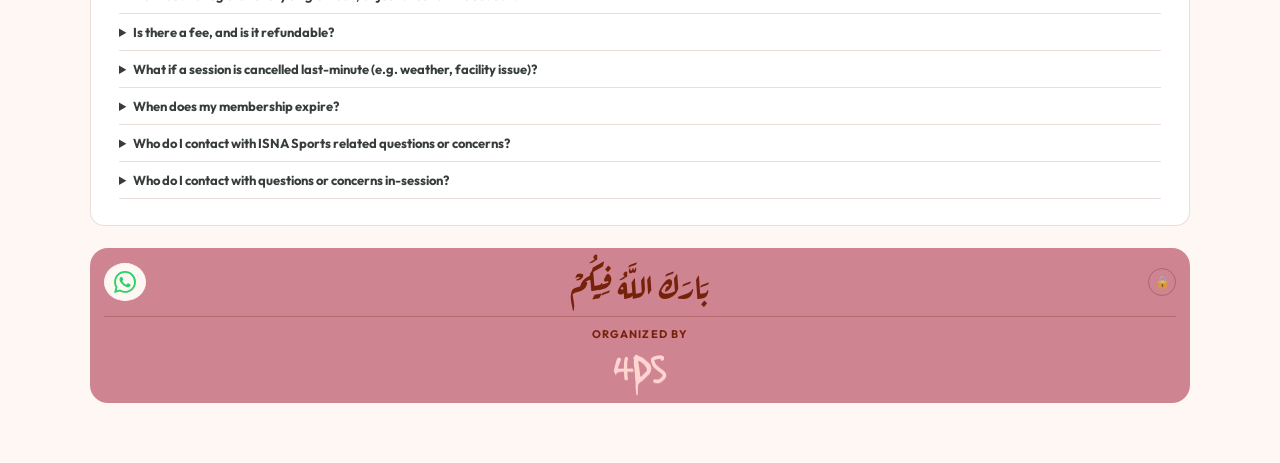
==== commit e40f690b: "Badminton app note: switch to login only once; sw v424 [skip ci]" ====
--- a/badminton.html
+++ b/badminton.html
@@ -804,6 +804,6 @@
 })();
 </script><script>try{var __b=sessionStorage.getItem('backTo:badminton');if(__b&&__b!=='#/badminton'){var __a=document.getElementById('bmBackLink');if(__a)__a.setAttribute('href','/'+__b)}}catch(e){}</script>
 <script>try{if(!localStorage.getItem('bmBismillahSeen')){var bb=document.getElementById('bmBismillah');if(bb)bb.style.display='';localStorage.setItem('bmBismillahSeen','1')}}catch(e){}</script>
-<script>(function(){try{if(!(window.Capacitor&&Capacitor.isNativePlatform&&Capacitor.isNativePlatform()))return;var go=function(){var b=document.getElementById('suTabSignupBtn');if(b){b.style.display='none';var l=document.getElementById('suTabLoginBtn');if(l&&!document.getElementById('bmAppNote')){var n=document.createElement('p');n.id='bmAppNote';n.className='muted';n.style.cssText='text-align:center;margin:6px 0';n.textContent='New here? Sign up for badminton at 4dasistas.ca/badminton in your browser, then log in here.';l.parentNode.parentNode.insertBefore(n,l.parentNode.nextSibling);}try{showAuthTab('login')}catch(e){}}};setInterval(go,800);go();}catch(e){}})();</script>
+<script>(function(){try{if(!(window.Capacitor&&Capacitor.isNativePlatform&&Capacitor.isNativePlatform()))return;var go=function(){var b=document.getElementById('suTabSignupBtn');if(b){b.style.display='none';var l=document.getElementById('suTabLoginBtn');if(l&&!document.getElementById('bmAppNote')){var n=document.createElement('p');n.id='bmAppNote';n.className='muted';n.style.cssText='text-align:center;margin:6px 0';n.textContent='New here? Sign up for badminton at 4dasistas.ca/badminton in your browser, then log in here.';l.parentNode.parentNode.insertBefore(n,l.parentNode.nextSibling);}if(!window._bmTabSet){window._bmTabSet=1;try{showAuthTab('login')}catch(e){}}}};setInterval(go,800);go();}catch(e){}})();</script>
 </body>
 </html>
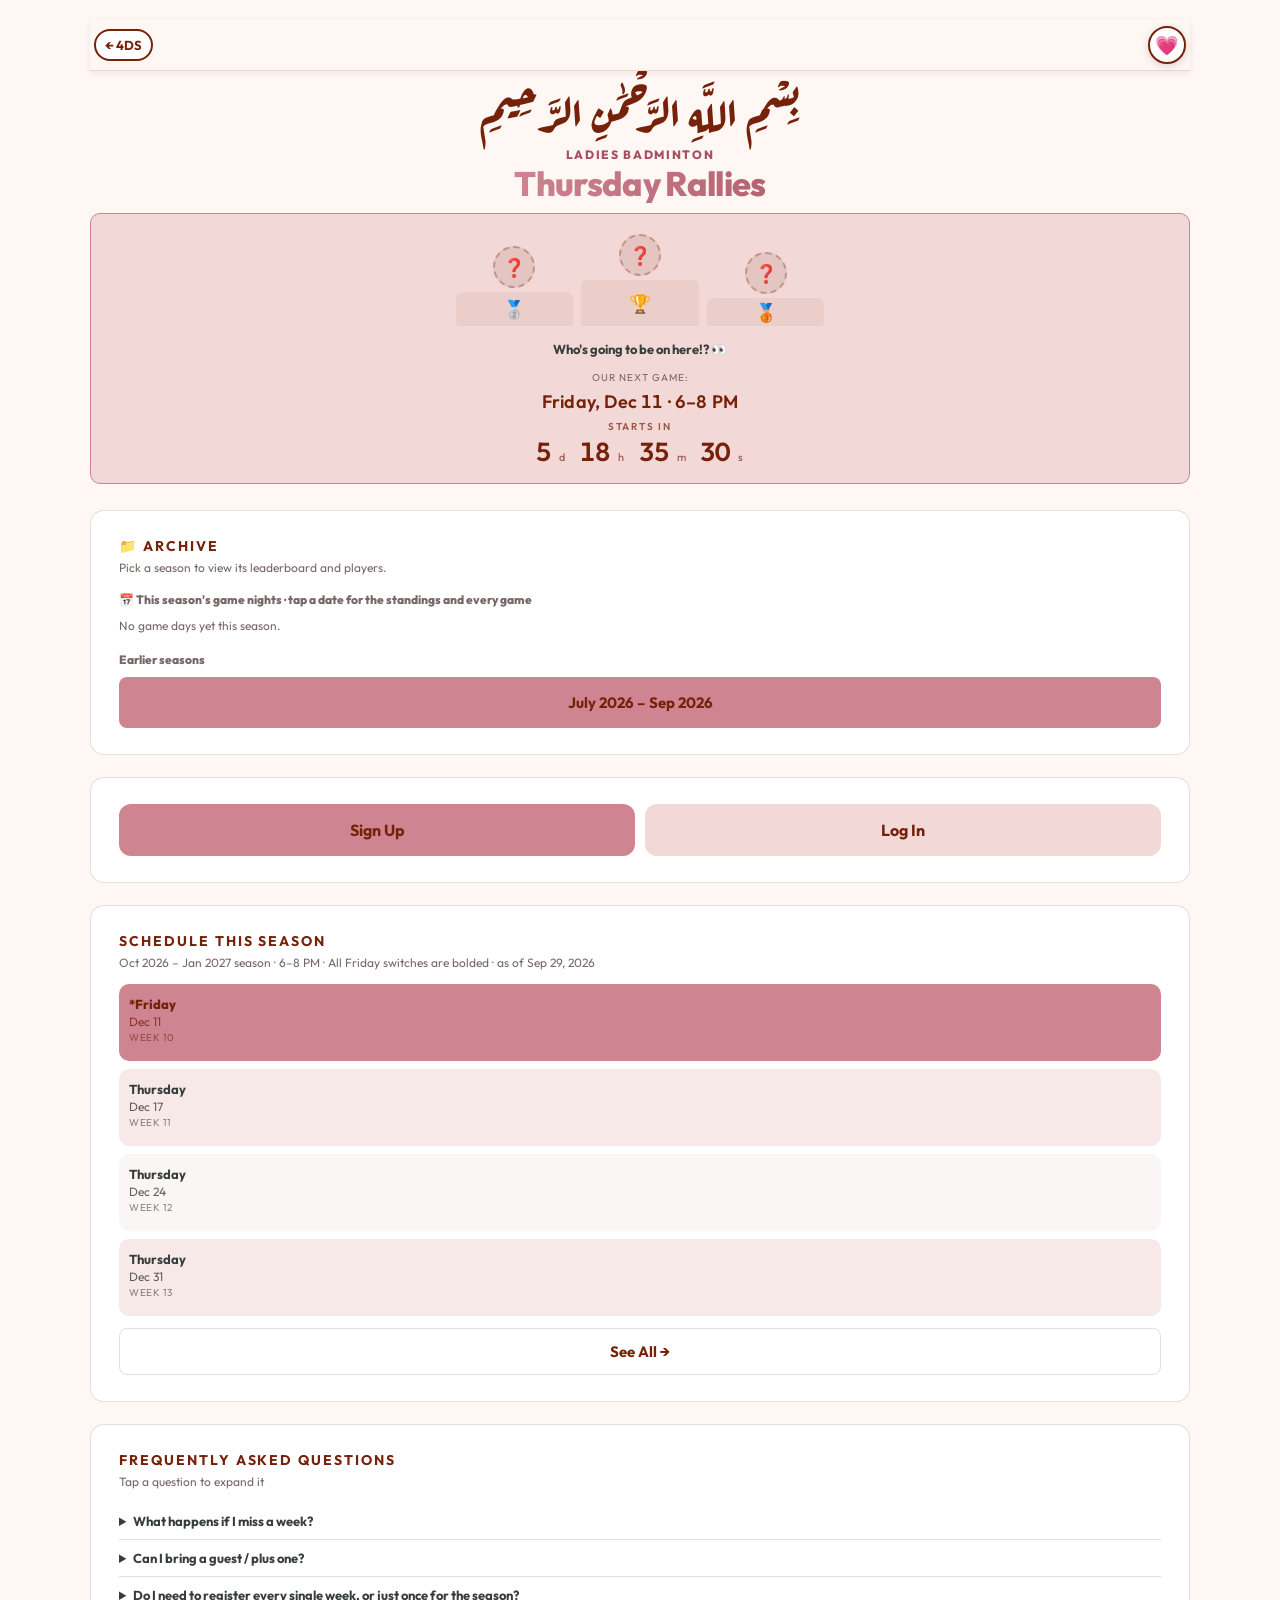
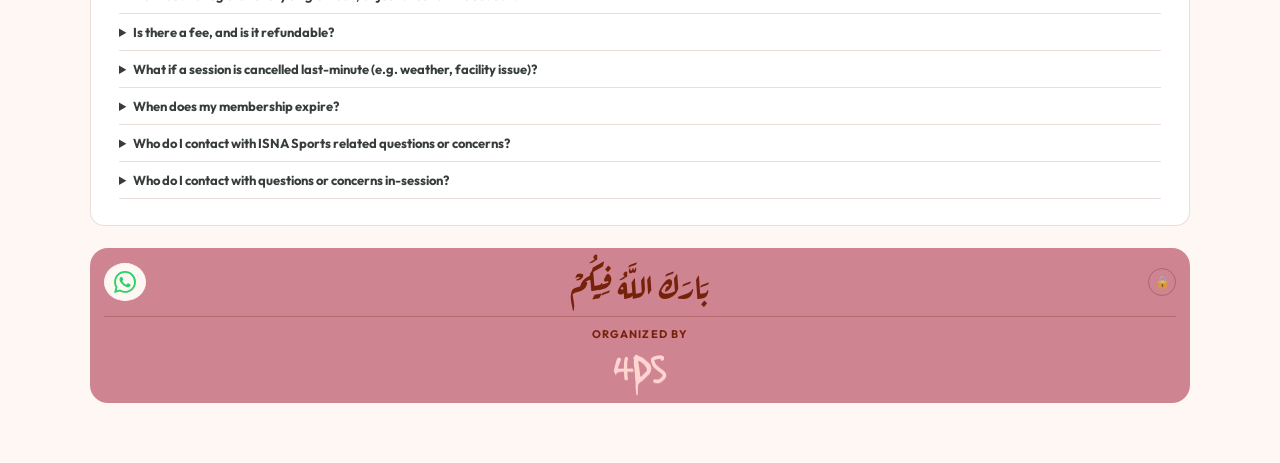
==== commit 65df5782: "Tournament: podium reveal (3rd, 2nd, 1st) with countdown, drumroll, confetti; sw v437 [skip ci]" ====
--- a/badminton.html
+++ b/badminton.html
@@ -658,7 +658,7 @@
 const ds=(LGCFG.dates||[]).slice().sort().filter(d=>d<=dateKey());if(ds.length)h+='<h3 '+hd+'>📅 Past nights</h3>'+ds.slice().reverse().map(d=>{const gs=games.filter(x=>rotDk(x)===d),pl=new Set();gs.forEach(x=>gw(x).concat(arr(x.losers)).forEach(v=>{const p=fp(v);if(p)pl.add(p.id)}));const ab=gs.length?rotIds().map((id,i)=>({id,i})).filter(o=>!pl.has(o.id)).map(o=>rotNm(o.i)):[];return '<div style="padding:8px 0;border-top:1px solid rgba(118,34,11,.12);font-size:14px"><b>'+esc(rotFmtD(d))+'</b> · '+(gs.length?pl.size+' here'+(ab.length?' · 🚫 absent: <b>'+esc(ab.join(', '))+'</b>':' · ✅ everyone'):'<span class="muted">no games recorded</span>')+'</div>'}).join('');
 }
 else if(rotTab==='stand'){
-h+='<h3 '+hd+'>Standings</h3><div style="overflow-x:auto"><table class="sched-table" style="width:100%"><thead><tr><th>#</th><th>Player</th><th>P</th><th>W</th><th>L</th><th>Win %</th></tr></thead><tbody>'+rank.map((r,k)=>'<tr><td>'+(k+1)+'</td><td>'+rotTag(r.i)+'</td><td>'+r.g+'</td><td>'+r.w+'</td><td>'+r.l+'</td><td><b>'+Math.round(r.pct*100)+'%</b></td></tr>').join('')+'</tbody></table></div><div class="muted" style="font-size:12px;margin-top:4px">Ranked by win % only (games won ÷ games played). If tied: more wins first. Scores don’t matter.</div>';
+h+='<h3 '+hd+'>Standings</h3><div style="overflow-x:auto"><table class="sched-table" style="width:100%"><thead><tr><th>#</th><th>Player</th><th>P</th><th>W</th><th>L</th><th>Win %</th></tr></thead><tbody>'+rank.map((r,k)=>'<tr><td>'+(k+1)+'</td><td>'+rotTag(r.i)+'</td><td>'+r.g+'</td><td>'+r.w+'</td><td>'+r.l+'</td><td><b>'+Math.round(r.pct*100)+'%</b></td></tr>').join('')+'</tbody></table></div><div class="muted" style="font-size:12px;margin-top:4px">Ranked by win % only (games won ÷ games played). If tied: more wins first. Scores don’t matter.</div>'+(staff?'<button type="button" data-rot="reveal" style="width:100%;margin-top:14px;padding:16px;border-radius:16px;border:3px solid #76220b;background:#f4c542;color:#3d0f06;font:inherit;font-weight:900;font-size:19px">🏆 Reveal the winners (3rd → 2nd → 1st)</button>':'');
 }
 else{
 const live=!!g&&rotIsLive();
@@ -713,9 +713,41 @@
 $('geDel').onclick=async()=>{if(!confirm('Delete this game? The standings will update.'))return;let err='';if(adm()){const q=await db.from('games').delete().eq('id',x.id);err=q.error?q.error.message:''}else{const r=await kRpc('kiosk_delete_game',{p_key:kKey(),p_game_id:x.id});err=r.error?kFriendly(r.error.message):''}if(err)return toast('Could not delete: '+err);closeModal();await load();toast('Game deleted ✓')}}
 const rotEdit=id=>gameEdit(id,rotIds().map((pid,i)=>({id:pid,label:ROT_L[i]+' · '+rotNm(i)})),rotValid,'Games go to 21 (win by 2, up to 30) or to 11 (win by 2, up to 15).');
 async function rotUndo(id){if(!confirm('Undo the last game?'))return;try{if(own()){const q=await db.from('games').delete().eq('id',id);if(q.error)return toast(q.error.message)}else{const r=await kRpc('kiosk_undo_game',{p_key:kKey(),p_game_id:id});if(r.error)return toast(kFriendly(r.error.message));if(r.data===false)return toast('Too late to undo here — ask the main admin.')}await load();toast('Undone ✓')}catch(e){toast('Could not undo')}}
+
+/* ===== 🏆 Podium reveal: 3rd → 2nd → 1st with a countdown, drumroll and confetti. Staff tap to move on, so it can be shown on a big screen. ===== */
+function rotReveal(){
+  const rk=rotRank().filter(r=>r.g>0);if(rk.length<3)return toast('Play a few games first');
+  document.querySelectorAll('#rvWrap').forEach(x=>x.remove());
+  let ac=null;const tone=(f,d,t,v)=>{try{ac=ac||new (window.AudioContext||window.webkitAudioContext)();const o=ac.createOscillator(),g=ac.createGain();o.type=t||'sine';o.frequency.value=f;g.gain.value=v||.12;o.connect(g);g.connect(ac.destination);const n=ac.currentTime;g.gain.setValueAtTime(v||.12,n);g.gain.exponentialRampToValueAtTime(.0001,n+d);o.start(n);o.stop(n+d)}catch(e){}};
+  const drum=ms=>{let k=0;const id=setInterval(()=>{tone(90+Math.random()*30,.09,'triangle',.18);if(++k*70>=ms)clearInterval(id)},70)};
+  const fanfare=big=>{[523,659,784,1047].forEach((f,i)=>setTimeout(()=>tone(f,.45,'square',.07),i*130));if(big)setTimeout(()=>{[784,988,1175,1568].forEach(f=>tone(f,.9,'triangle',.1))},650)};
+  const w=document.createElement('div');w.id='rvWrap';
+  w.style.cssText='position:fixed;inset:0;z-index:100000;background:radial-gradient(circle at 50% 30%,#8a2a12 0%,#3d0f06 60%,#1b0603 100%);color:#fff;display:flex;flex-direction:column;align-items:center;justify-content:center;text-align:center;padding:20px;font-family:system-ui,sans-serif;overflow:auto';
+  const cv=document.createElement('canvas');cv.style.cssText='position:fixed;inset:0;width:100%;height:100%;pointer-events:none;z-index:1';w.appendChild(cv);
+  const st=document.createElement('style');st.textContent='@keyframes rvPop{0%{transform:scale(.2) rotate(-8deg);opacity:0}60%{transform:scale(1.12) rotate(2deg);opacity:1}100%{transform:scale(1) rotate(0)}}@keyframes rvPulse{0%{transform:scale(.6);opacity:0}30%{transform:scale(1.15);opacity:1}100%{transform:scale(1);opacity:.9}}@keyframes rvGlow{0%,100%{box-shadow:0 0 30px #f4c542}50%{box-shadow:0 0 80px #ffe27a}}';w.appendChild(st);
+  const box=document.createElement('div');box.style.cssText='position:relative;z-index:2;max-width:560px;width:100%;margin:auto';w.appendChild(box);
+  const x=document.createElement('button');x.type='button';x.textContent='✕';x.setAttribute('aria-label','Close');x.style.cssText='position:fixed;top:calc(12px + env(safe-area-inset-top));right:14px;z-index:5;width:44px;height:44px;border-radius:50%;border:2px solid #ffffff88;background:#0006;color:#fff;font-size:20px';w.appendChild(x);
+  document.body.appendChild(w);
+  const ctx=cv.getContext('2d');let P=[],raf=0;const fit=()=>{cv.width=w.clientWidth*devicePixelRatio;cv.height=w.clientHeight*devicePixelRatio};fit();
+  const burst=n=>{const cols=['#f4c542','#ce8491','#fff','#ff7a59','#7ad7ff','#b6f28a'];for(let i=0;i<n;i++)P.push({x:cv.width*(.15+Math.random()*.7),y:cv.height*.35,vx:(Math.random()-.5)*14*devicePixelRatio,vy:(-Math.random()*16-4)*devicePixelRatio,r:(4+Math.random()*6)*devicePixelRatio,c:cols[i%cols.length],a:Math.random()*6,va:(Math.random()-.5)*.4,l:140+Math.random()*80})};
+  const loop=()=>{ctx.clearRect(0,0,cv.width,cv.height);P=P.filter(p=>p.l>0);P.forEach(p=>{p.vy+=.45*devicePixelRatio;p.x+=p.vx;p.y+=p.vy;p.a+=p.va;p.l--;ctx.save();ctx.translate(p.x,p.y);ctx.rotate(p.a);ctx.fillStyle=p.c;ctx.globalAlpha=Math.min(1,p.l/40);ctx.fillRect(-p.r,-p.r/2,p.r*2,p.r);ctx.restore()});raf=requestAnimationFrame(loop)};loop();
+  const closeIt=()=>{cancelAnimationFrame(raf);w.remove();try{ac&&ac.close()}catch(e){}};x.onclick=closeIt;
+  const photo=r=>{const p=r.p,u=p.avatar_url&&String(p.avatar_url).indexOf('emoji:')!==0?p.avatar_url:'';return u?'<img src="'+esc(u)+'" style="width:150px;height:150px;border-radius:50%;object-fit:cover;border:5px solid #f4c542;animation:rvGlow 1.6s infinite">':'<div style="width:150px;height:150px;border-radius:50%;background:#ce8491;border:5px solid #f4c542;display:flex;align-items:center;justify-content:center;font-size:70px;font-weight:800;margin:0 auto;animation:rvGlow 1.6s infinite">'+esc((name(p)||'?').charAt(0).toUpperCase())+'</div>'};
+  const places=[{k:2,medal:'🥉',lab:'3rd place'},{k:1,medal:'🥈',lab:'2nd place'},{k:0,medal:'🥇',lab:'1st place'}];let step=0;
+  const intro=()=>{box.innerHTML='<div style="font-size:60px">🏆</div><h1 style="margin:6px 0;font-size:34px">'+esc(lgLabel(LGCFG))+'</h1><div style="opacity:.85;font-size:18px;margin-bottom:22px">Final results · ranked by win % (games won ÷ games played)</div><button id="rvGo" style="padding:16px 28px;border-radius:999px;border:3px solid #f4c542;background:#f4c542;color:#3d0f06;font:inherit;font-weight:900;font-size:20px">▶ Reveal the winners</button>';box.querySelector('#rvGo').onclick=next};
+  const count=(done)=>{let n=3;box.innerHTML='<div style="opacity:.8;font-size:18px;margin-bottom:10px">'+places[step].lab+' goes to…</div><div id="rvN" style="font-size:120px;font-weight:900"></div>';drum(3100);const tick=()=>{const el=box.querySelector('#rvN');if(!el)return;if(n===0){done();return}el.textContent=n;el.style.animation='none';void el.offsetWidth;el.style.animation='rvPulse .9s';tone(440+(3-n)*110,.2,'sine',.15);n--;setTimeout(tick,1000)};tick()};
+  const show=()=>{const pl=places[step],r=rk[pl.k],last=step===2;const tie=rk.find((q,i)=>i!==pl.k&&Math.abs(q.pct-r.pct)<1e-9);
+    box.innerHTML='<div style="font-size:'+(last?90:70)+'px;animation:rvPop .8s">'+pl.medal+(last?' 👑':'')+'</div><div style="opacity:.85;font-size:20px;font-weight:800;letter-spacing:.1em;text-transform:uppercase;margin:4px 0 12px">'+pl.lab+'</div><div style="animation:rvPop .9s">'+photo(r)+'</div><div style="font-size:'+(last?52:42)+'px;font-weight:900;margin:14px 0 4px;animation:rvPop 1s">'+esc(name(r.p))+'</div><div style="font-size:30px;font-weight:800;color:#f4c542"><span id="rvPct">0</span>% win rate</div><div style="font-size:20px;margin-top:6px;opacity:.9">'+r.w+' won · '+r.l+' lost · '+r.g+' games played</div>'+(tie?'<div style="font-size:14px;margin-top:8px;opacity:.75">Same win % as '+esc(name(tie.p))+' — more wins breaks the tie</div>':'')+'<div style="margin-top:22px"><button id="rvNext" style="padding:14px 24px;border-radius:999px;border:3px solid #f4c542;background:'+(last?'#f4c542':'transparent')+';color:'+(last?'#3d0f06':'#fff')+';font:inherit;font-weight:900;font-size:18px">'+(last?'📊 See the full leaderboard':'👉 Next: '+places[step+1].lab)+'</button></div>';
+    fanfare(last);burst(last?260:110);if(last){setTimeout(()=>burst(180),700);setTimeout(()=>burst(180),1500)}
+    const tgt=Math.round(r.pct*100),el=box.querySelector('#rvPct'),t0=Date.now();const up=()=>{if(!el.isConnected)return;const k=Math.min(1,(Date.now()-t0)/1400);el.textContent=Math.round(tgt*(1-Math.pow(1-k,3)));if(k<1)requestAnimationFrame(up)};up();
+    box.querySelector('#rvNext').onclick=()=>{step++;if(step>=3)board();else next()}};
+  const board=()=>{box.innerHTML='<div style="font-size:46px">🏆</div><h2 style="margin:4px 0 12px">Final leaderboard</h2><div style="text-align:left;background:#0004;border:2px solid #f4c54288;border-radius:16px;padding:8px 14px">'+rk.map((r,i)=>'<div style="display:flex;gap:10px;align-items:center;padding:9px 0;'+(i?'border-top:1px solid #ffffff22':'')+'"><span style="width:34px;font-size:24px">'+(['🥇','🥈','🥉'][i]||(i+1)+'.')+'</span><b style="flex:1;font-size:19px">'+esc(name(r.p))+'</b><span style="opacity:.85">'+r.w+'W–'+r.l+'L</span><b style="width:52px;text-align:right;color:#f4c542;font-size:19px">'+Math.round(r.pct*100)+'%</b></div>').join('')+'</div><div style="margin-top:18px;display:flex;gap:10px;justify-content:center"><button id="rvAgain" style="padding:12px 18px;border-radius:999px;border:2px solid #fff;background:transparent;color:#fff;font:inherit;font-weight:800">↻ Replay</button><button id="rvDone" style="padding:12px 18px;border-radius:999px;border:2px solid #f4c542;background:#f4c542;color:#3d0f06;font:inherit;font-weight:900">Done</button></div>';burst(120);box.querySelector('#rvAgain').onclick=()=>{step=0;intro()};box.querySelector('#rvDone').onclick=closeIt};
+  const next=()=>{count(show)};
+  intro();
+}
 function rotSetup(){if(!ROT)return;document.body.classList.add('rot');const st=document.createElement('style');st.textContent='body.rot .wrap section.card:not(#rotRoot):not(#publicScheduleCard):not(.v-allschedule),body.rot #navbar,body.rot .navbar,body.rot .schedule,body.rot #playerBar,body.rot #archiveSubnav{display:none!important}body.rot #rotRoot{display:block!important}.wrap[data-view="kiosk"] #kioskRoot{display:none!important}';document.head.appendChild(st);
 const root=document.createElement('section');root.id='rotRoot';root.className='card';root.style.textAlign='left';const bar=$('lgBar'),wrap=document.querySelector('.wrap');if(bar)bar.insertAdjacentElement('afterend',root);else wrap.appendChild(root);
-root.addEventListener('change',async e=>{if(e.target.id!=='rotFile')return;const f=e.target.files&&e.target.files[0];e.target.value='';if(!f||rotPhotoI==null)return;const pid=rotIds()[rotPhotoI];rotPhotoI=null;if(!pid)return;if(!f.type.startsWith('image/'))return toast('Please choose a photo');toast('Uploading photo…');try{const blob=await resizeImageFile(f,640);const path='self/kiosk-'+pid+'-'+Date.now()+'.jpg';const up=await db.storage.from('profile-avatars').upload(path,blob,{upsert:true,contentType:'image/jpeg'});if(up.error)throw new Error(up.error.message);const url=U+'/storage/v1/object/public/profile-avatars/'+path;if(adm()){const q=await db.from('players').update({avatar_url:url}).eq('id',pid);if(q.error)throw new Error(q.error.message)}else{const r=await kRpc('kiosk_set_avatar',{p_key:kKey(),p_player_id:pid,p_avatar:url});if(r.error)throw new Error(kFriendly(r.error.message))}await load();toast('Photo saved ✓');rotRender(true)}catch(err){toast('Photo not saved: '+(err&&err.message?err.message:err))}});root.addEventListener('input',e=>{if(e.target.id==='rotLose')rotLoseV=e.target.value;else if(e.target.id==='rotOverW')rotOverV=e.target.value;else return;const c=rotCurG(),el=$('rotPrev');if(c&&el)el.innerHTML=rotSentence(c)});root.addEventListener('keydown',e=>{if(e.key==='Enter'&&(e.target.id==='rotLose'||e.target.id==='rotOverW')){e.preventDefault();rotRecord()}});root.addEventListener('click',async e=>{const b=e.target.closest('[data-rot]');if(!b)return;const a=b.dataset.rot;if(a==='add')rotAdd(b.dataset.d||undefined);else if(a==='start'){if(rotHere().length<4)return toast('Need at least 4 players here — mark them under Attendance');rotPlan=null;rotReset();rotSetLive(true);rotRender(true)}else if(a==='cancel'){rotSetLive(false);rotPlan=null;rotReset();rotRender(true)}else if(a==='photo'){rotPhotoI=+b.dataset.i;const f=$('rotFile');if(f)f.click()}else if(a==='day'){rotDay=b.dataset.d||null;rotRender(true)}else if(a==='rec')rotRecord();else if(a==='undo')rotUndo(b.dataset.id);else if(a==='tab'){rotTab=b.dataset.t;rotRender(true)}else if(a==='to'){rotTo=+b.dataset.v===11?11:21;try{localStorage.setItem('rotTo:'+LEAGUE,String(rotTo))}catch(e){}rotReset();rotRender(true)}else if(a==='win'){rotWin=+b.dataset.t;rotRender(true);const f=$('rotLose')||$('rotOverW');if(f)f.focus()}else if(a==='over'){rotOver=true;rotRender(true);const f=$('rotOverW');if(f)f.focus()}else if(a==='notover'){rotOver=false;rotRender(true)}else if(a==='edit')rotEdit(b.dataset.id);else if(a==='date')gameDate(b.dataset.id);else if(a==='all'){rotShowAll=!rotShowAll;rotRender(true)}else if(a==='del')gameDelete(b.dataset.id);else if(a==='away'){const i=+b.dataset.i;if(rotAway.has(i))rotAway.delete(i);else rotAway.add(i);rotSaveAway();rotPick=null;rotPlan=null;rotReset();rotRender(true)}else if(a==='sit'){const i=+b.dataset.i;if(rotSit.has(i))rotSit.delete(i);else{if(rotPool().length<=4)return toast('Need at least 4 players ticked');rotSit.add(i)}rotPlan=null;rotReset();rotRender(true)}else if(a==='change')rotChange();else if(a==='checkall'){rotAway.clear();rotSaveAway();rotPick=null;rotPlan=null;rotReset();rotRender(true)}else if(a==='switch'){const c=rotCurG(),nx=rotSuggest(c?rotKey(c[0],c[1]):null);if(!nx)toast('Need at least 4 players here');else{rotPlan=nx;rotReset();rotRender(true)}}
+root.addEventListener('change',async e=>{if(e.target.id!=='rotFile')return;const f=e.target.files&&e.target.files[0];e.target.value='';if(!f||rotPhotoI==null)return;const pid=rotIds()[rotPhotoI];rotPhotoI=null;if(!pid)return;if(!f.type.startsWith('image/'))return toast('Please choose a photo');toast('Uploading photo…');try{const blob=await resizeImageFile(f,640);const path='self/kiosk-'+pid+'-'+Date.now()+'.jpg';const up=await db.storage.from('profile-avatars').upload(path,blob,{upsert:true,contentType:'image/jpeg'});if(up.error)throw new Error(up.error.message);const url=U+'/storage/v1/object/public/profile-avatars/'+path;if(adm()){const q=await db.from('players').update({avatar_url:url}).eq('id',pid);if(q.error)throw new Error(q.error.message)}else{const r=await kRpc('kiosk_set_avatar',{p_key:kKey(),p_player_id:pid,p_avatar:url});if(r.error)throw new Error(kFriendly(r.error.message))}await load();toast('Photo saved ✓');rotRender(true)}catch(err){toast('Photo not saved: '+(err&&err.message?err.message:err))}});root.addEventListener('input',e=>{if(e.target.id==='rotLose')rotLoseV=e.target.value;else if(e.target.id==='rotOverW')rotOverV=e.target.value;else return;const c=rotCurG(),el=$('rotPrev');if(c&&el)el.innerHTML=rotSentence(c)});root.addEventListener('keydown',e=>{if(e.key==='Enter'&&(e.target.id==='rotLose'||e.target.id==='rotOverW')){e.preventDefault();rotRecord()}});root.addEventListener('click',async e=>{const b=e.target.closest('[data-rot]');if(!b)return;const a=b.dataset.rot;if(a==='add')rotAdd(b.dataset.d||undefined);else if(a==='reveal')rotReveal();else if(a==='start'){if(rotHere().length<4)return toast('Need at least 4 players here — mark them under Attendance');rotPlan=null;rotReset();rotSetLive(true);rotRender(true)}else if(a==='cancel'){rotSetLive(false);rotPlan=null;rotReset();rotRender(true)}else if(a==='photo'){rotPhotoI=+b.dataset.i;const f=$('rotFile');if(f)f.click()}else if(a==='day'){rotDay=b.dataset.d||null;rotRender(true)}else if(a==='rec')rotRecord();else if(a==='undo')rotUndo(b.dataset.id);else if(a==='tab'){rotTab=b.dataset.t;rotRender(true)}else if(a==='to'){rotTo=+b.dataset.v===11?11:21;try{localStorage.setItem('rotTo:'+LEAGUE,String(rotTo))}catch(e){}rotReset();rotRender(true)}else if(a==='win'){rotWin=+b.dataset.t;rotRender(true);const f=$('rotLose')||$('rotOverW');if(f)f.focus()}else if(a==='over'){rotOver=true;rotRender(true);const f=$('rotOverW');if(f)f.focus()}else if(a==='notover'){rotOver=false;rotRender(true)}else if(a==='edit')rotEdit(b.dataset.id);else if(a==='date')gameDate(b.dataset.id);else if(a==='all'){rotShowAll=!rotShowAll;rotRender(true)}else if(a==='del')gameDelete(b.dataset.id);else if(a==='away'){const i=+b.dataset.i;if(rotAway.has(i))rotAway.delete(i);else rotAway.add(i);rotSaveAway();rotPick=null;rotPlan=null;rotReset();rotRender(true)}else if(a==='sit'){const i=+b.dataset.i;if(rotSit.has(i))rotSit.delete(i);else{if(rotPool().length<=4)return toast('Need at least 4 players ticked');rotSit.add(i)}rotPlan=null;rotReset();rotRender(true)}else if(a==='change')rotChange();else if(a==='checkall'){rotAway.clear();rotSaveAway();rotPick=null;rotPlan=null;rotReset();rotRender(true)}else if(a==='switch'){const c=rotCurG(),nx=rotSuggest(c?rotKey(c[0],c[1]):null);if(!nx)toast('Need at least 4 players here');else{rotPlan=nx;rotReset();rotRender(true)}}
 else if(a==='unlock'){const v=($('rotKey')||{}).value||'';if(kNorm(v).length<4)return toast('Type the password');const r=await kRpc('kiosk_ping',{p_key:v});if(r.error)return toast(kFriendly(r.error.message));if(r.data!==true)return toast('That password is not right');kSetKey(kNorm(v));rotRender(true)}});rotRender()}
 async function init(){try{const c=JSON.parse(localStorage.getItem('bmc:'+LEAGUE)||'null');if(c&&Date.now()-c.at<864e5)loadFrom({p:{data:c.p},g:{data:c.g},a:{data:c.a},pp:{data:c.pp},rs:{data:[]},ti:{data:[]}})}catch(e){}const s=await db.auth.getSession();session=s.data?.session||null;bind();try{lgUi()}catch(e){}try{rotSetup()}catch(e){console.error(e)}kioskInit();$('attDate').value=dateKey();schedule();renderScheduleCompact();setInterval(()=>{if(viewFromHash()!=='kiosk'&&!document.hidden)schedule()},1000);await load()}
 init();
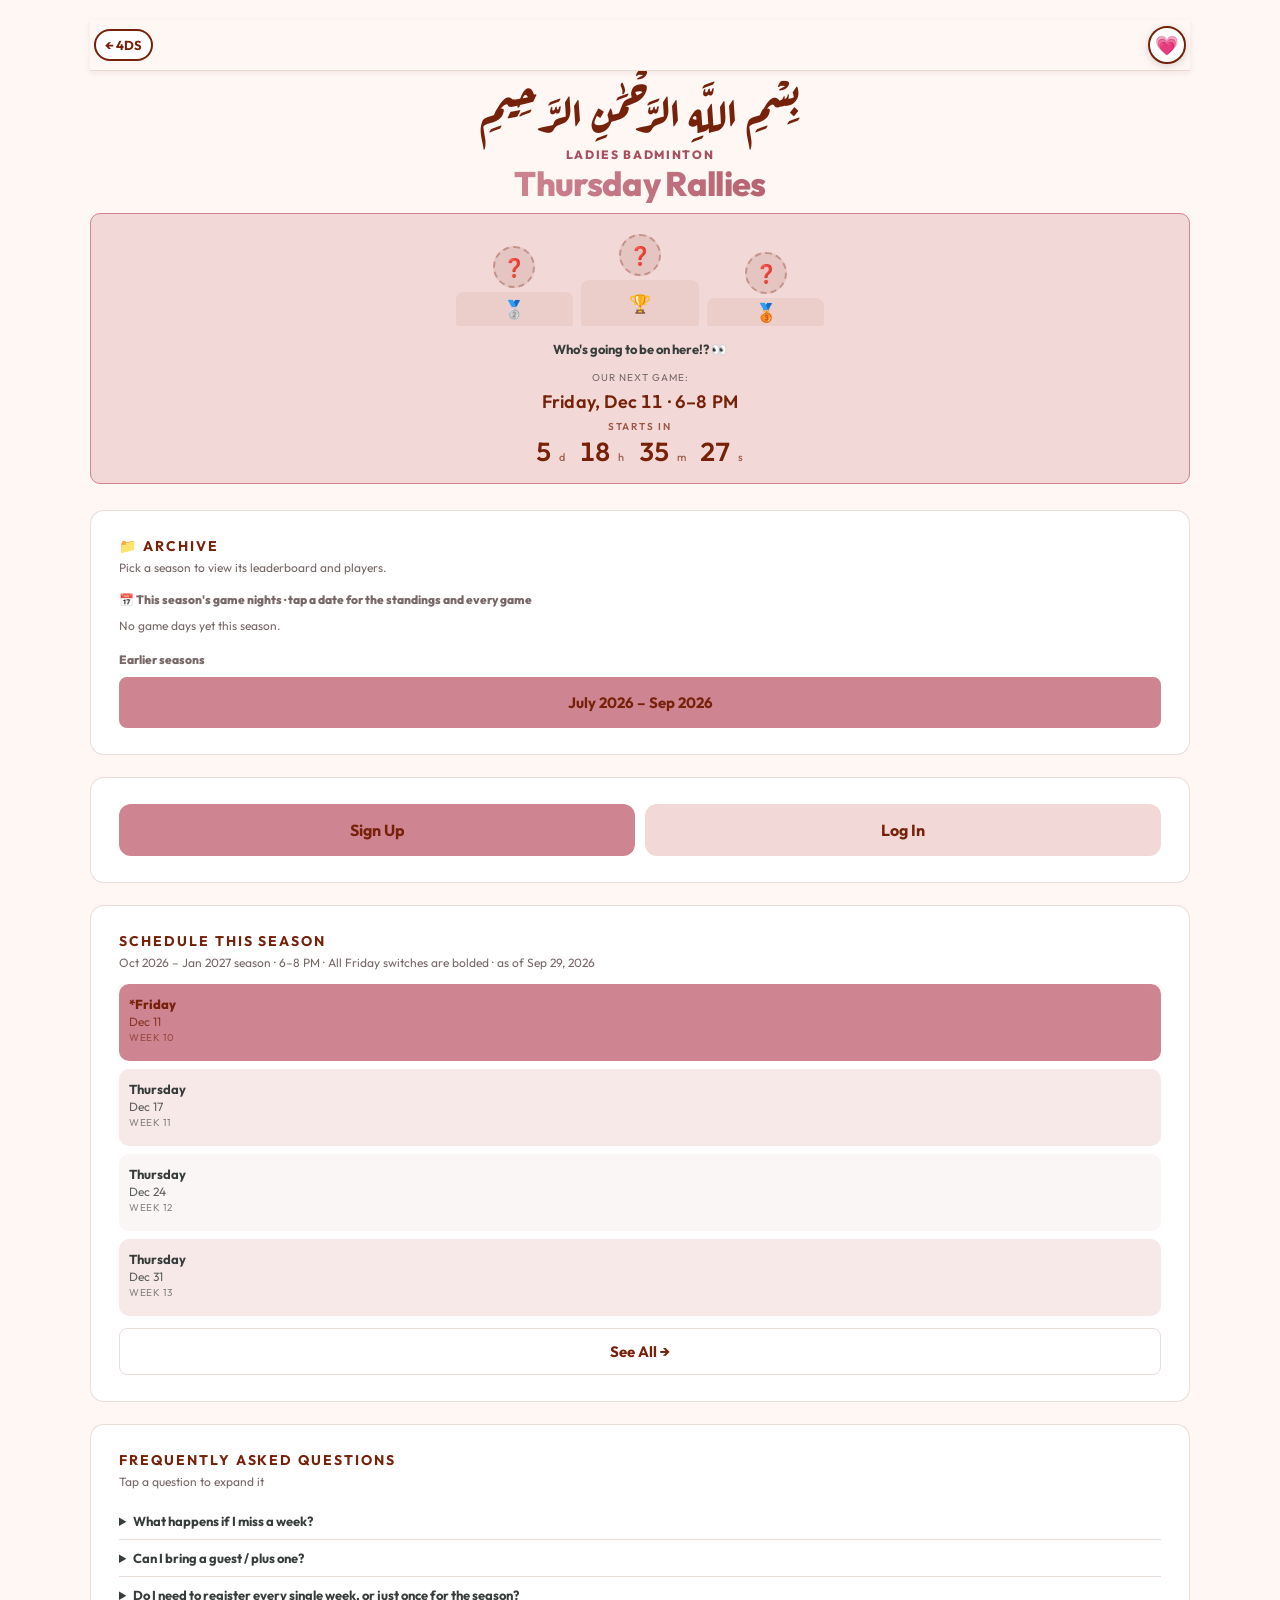
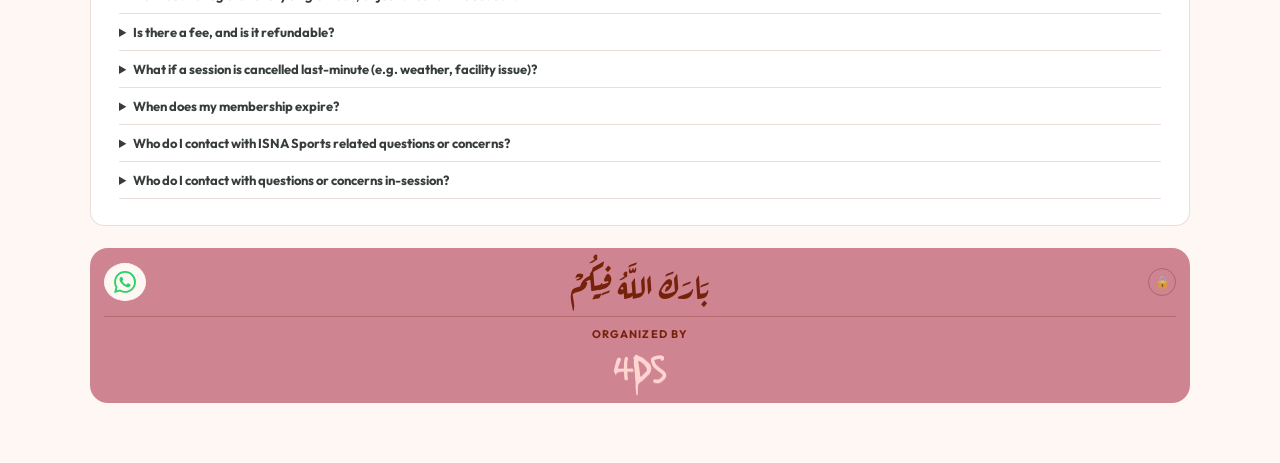
==== commit ed74d2fc: "expose reveal for testing; sw v438 [skip ci]" ====
--- a/badminton.html
+++ b/badminton.html
@@ -751,7 +751,7 @@
 else if(a==='unlock'){const v=($('rotKey')||{}).value||'';if(kNorm(v).length<4)return toast('Type the password');const r=await kRpc('kiosk_ping',{p_key:v});if(r.error)return toast(kFriendly(r.error.message));if(r.data!==true)return toast('That password is not right');kSetKey(kNorm(v));rotRender(true)}});rotRender()}
 async function init(){try{const c=JSON.parse(localStorage.getItem('bmc:'+LEAGUE)||'null');if(c&&Date.now()-c.at<864e5)loadFrom({p:{data:c.p},g:{data:c.g},a:{data:c.a},pp:{data:c.pp},rs:{data:[]},ti:{data:[]}})}catch(e){}const s=await db.auth.getSession();session=s.data?.session||null;bind();try{lgUi()}catch(e){}try{rotSetup()}catch(e){console.error(e)}kioskInit();$('attDate').value=dateKey();schedule();renderScheduleCompact();setInterval(()=>{if(viewFromHash()!=='kiosk'&&!document.hidden)schedule()},1000);await load()}
 init();
-window.__bm={rot:ROT,rotRank:()=>ROT?rotRank():[],league:LEAGUE,leagues:LEAGUES,timeTxt:LG.timeTxt,lgName:LG.name,load:()=>load(),get players(){return players},get games(){return games},points:points,gp:gp,gw:gw,fp:fp,name:name,heartFor:heartFor,fmtPts:fmtPts,esc:esc,arr:arr,sessions:SEASON_DATES};
+window.__bm={rot:ROT,reveal:()=>ROT&&rotReveal(),rotRank:()=>ROT?rotRank():[],league:LEAGUE,leagues:LEAGUES,timeTxt:LG.timeTxt,lgName:LG.name,load:()=>load(),get players(){return players},get games(){return games},points:points,gp:gp,gw:gw,fp:fp,name:name,heartFor:heartFor,fmtPts:fmtPts,esc:esc,arr:arr,sessions:SEASON_DATES};
 })();
 </script>
 
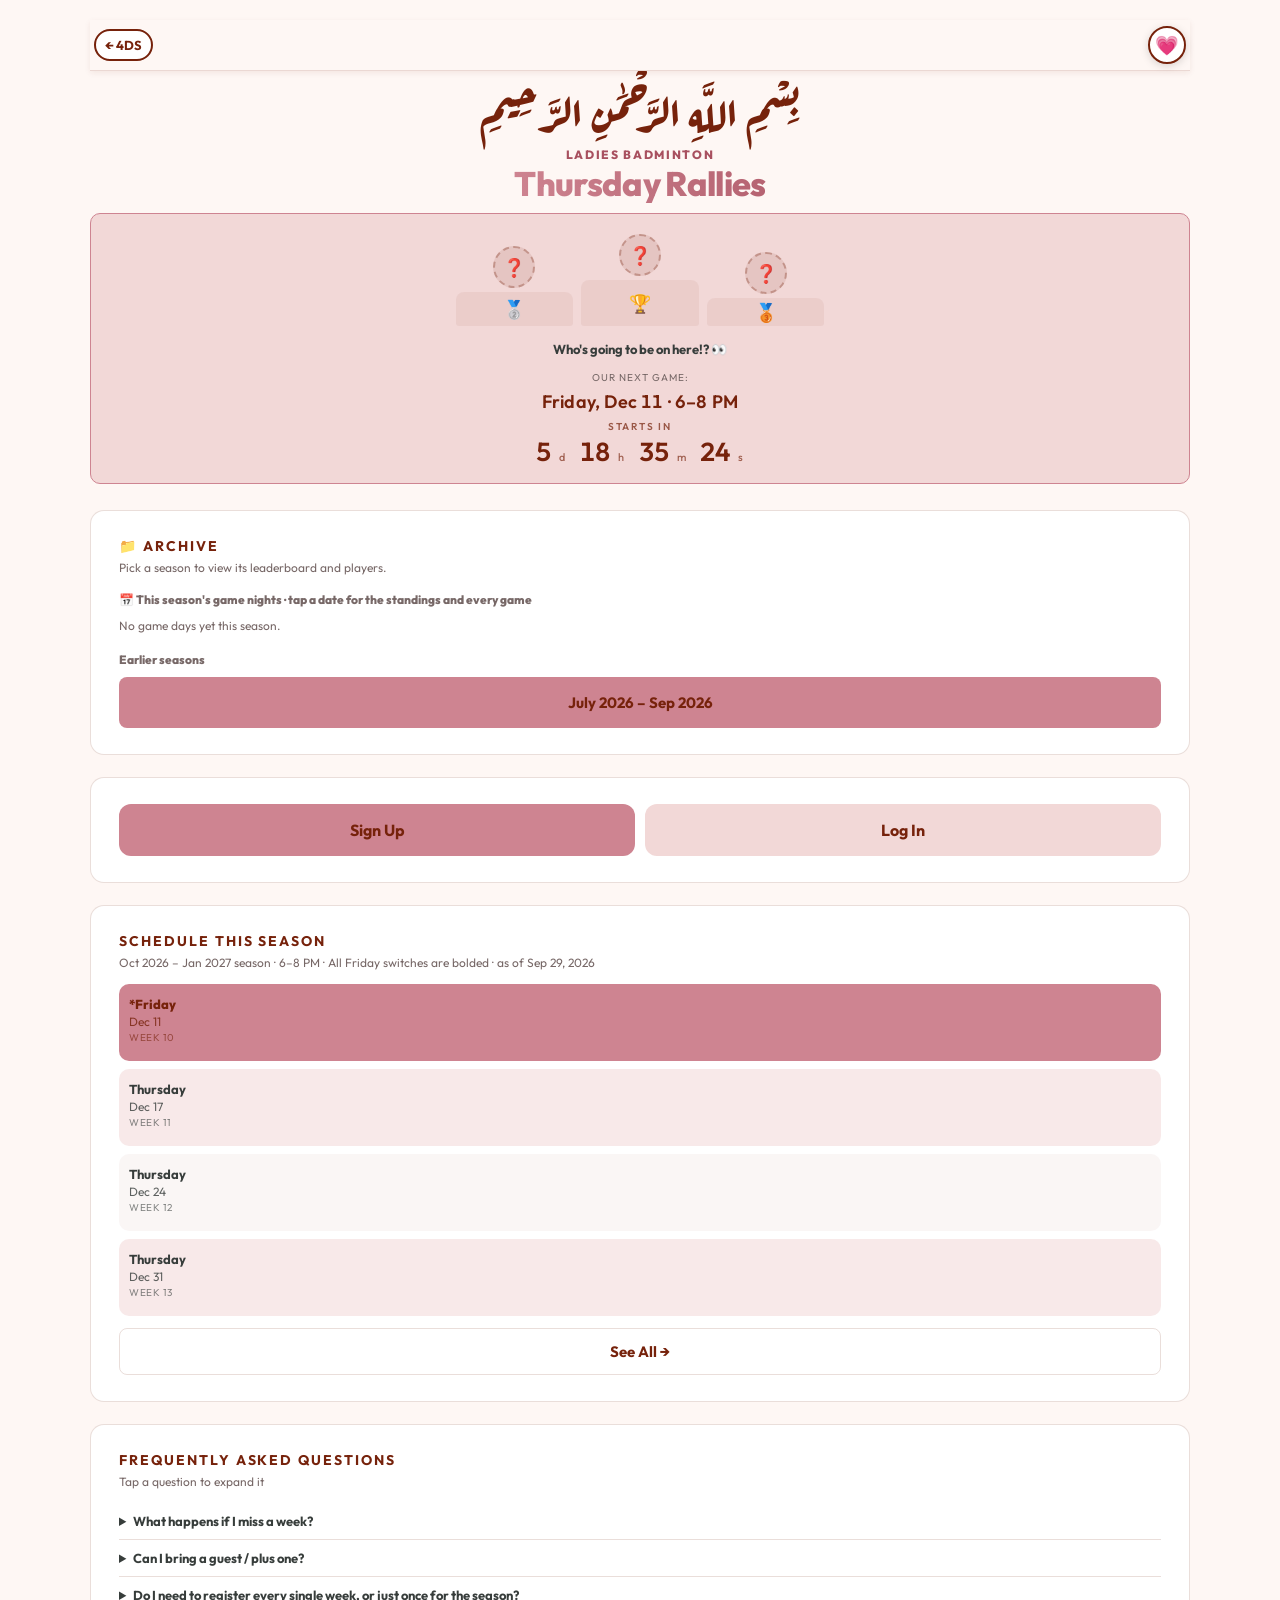
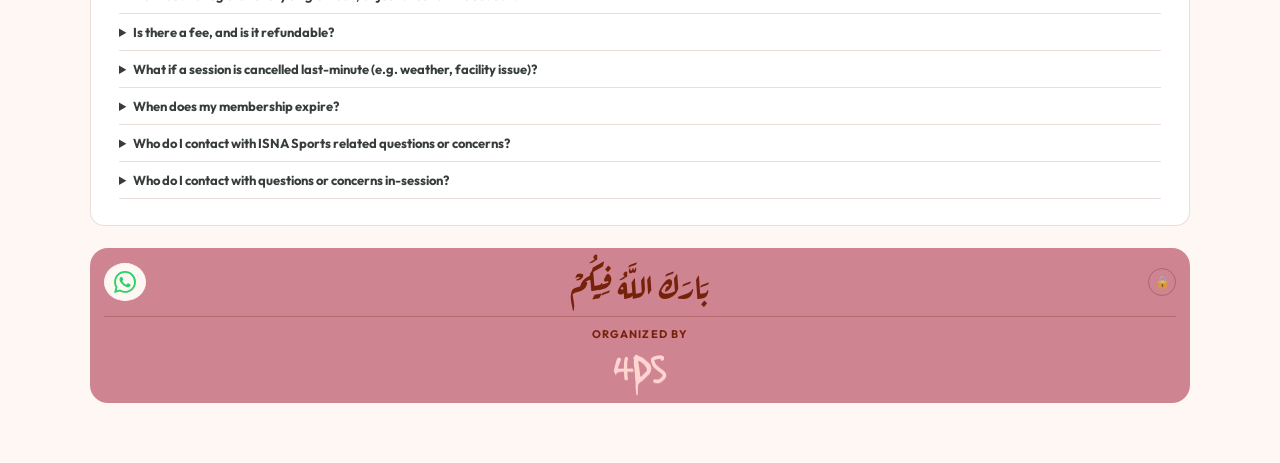
==== commit 6b78b6c5: "Admin/UI batch: club text contrast guard, Public Calendar + 4DS Calendar (compress), Sign ups tab + " ====
--- a/badminton.html
+++ b/badminton.html
@@ -658,7 +658,7 @@
 const ds=(LGCFG.dates||[]).slice().sort().filter(d=>d<=dateKey());if(ds.length)h+='<h3 '+hd+'>📅 Past nights</h3>'+ds.slice().reverse().map(d=>{const gs=games.filter(x=>rotDk(x)===d),pl=new Set();gs.forEach(x=>gw(x).concat(arr(x.losers)).forEach(v=>{const p=fp(v);if(p)pl.add(p.id)}));const ab=gs.length?rotIds().map((id,i)=>({id,i})).filter(o=>!pl.has(o.id)).map(o=>rotNm(o.i)):[];return '<div style="padding:8px 0;border-top:1px solid rgba(118,34,11,.12);font-size:14px"><b>'+esc(rotFmtD(d))+'</b> · '+(gs.length?pl.size+' here'+(ab.length?' · 🚫 absent: <b>'+esc(ab.join(', '))+'</b>':' · ✅ everyone'):'<span class="muted">no games recorded</span>')+'</div>'}).join('');
 }
 else if(rotTab==='stand'){
-h+='<h3 '+hd+'>Standings</h3><div style="overflow-x:auto"><table class="sched-table" style="width:100%"><thead><tr><th>#</th><th>Player</th><th>P</th><th>W</th><th>L</th><th>Win %</th></tr></thead><tbody>'+rank.map((r,k)=>'<tr><td>'+(k+1)+'</td><td>'+rotTag(r.i)+'</td><td>'+r.g+'</td><td>'+r.w+'</td><td>'+r.l+'</td><td><b>'+Math.round(r.pct*100)+'%</b></td></tr>').join('')+'</tbody></table></div><div class="muted" style="font-size:12px;margin-top:4px">Ranked by win % only (games won ÷ games played). If tied: more wins first. Scores don’t matter.</div>'+(staff?'<button type="button" data-rot="reveal" style="width:100%;margin-top:14px;padding:16px;border-radius:16px;border:3px solid #76220b;background:#f4c542;color:#3d0f06;font:inherit;font-weight:900;font-size:19px">🏆 Reveal the winners (3rd → 2nd → 1st)</button>':'');
+h+='<h3 '+hd+'>Standings</h3><div style="overflow-x:auto"><table class="sched-table" style="width:100%"><thead><tr><th>#</th><th>Player</th><th>P</th><th>W</th><th>L</th><th>Win %</th></tr></thead><tbody>'+rank.map((r,k)=>'<tr><td>'+(k+1)+'</td><td>'+rotTag(r.i)+'</td><td>'+r.g+'</td><td>'+r.w+'</td><td>'+r.l+'</td><td><b>'+Math.round(r.pct*100)+'%</b></td></tr>').join('')+'</tbody></table></div><div class="muted" style="font-size:12px;margin-top:4px">Ranked by win % only (games won ÷ games played). If tied: more wins first. Scores don’t matter.</div>'+(staff?'<button type="button" data-rot="reveal" style="width:100%;margin-top:14px;padding:16px;border-radius:16px;border:3px solid #76220b;background:#f4c542;color:#5a1d10;font:inherit;font-weight:900;font-size:19px">🏆 Reveal the winners (3rd → 2nd → 1st)</button>':'');
 }
 else{
 const live=!!g&&rotIsLive();
@@ -722,7 +722,7 @@
   const drum=ms=>{let k=0;const id=setInterval(()=>{tone(90+Math.random()*30,.09,'triangle',.18);if(++k*70>=ms)clearInterval(id)},70)};
   const fanfare=big=>{[523,659,784,1047].forEach((f,i)=>setTimeout(()=>tone(f,.45,'square',.07),i*130));if(big)setTimeout(()=>{[784,988,1175,1568].forEach(f=>tone(f,.9,'triangle',.1))},650)};
   const w=document.createElement('div');w.id='rvWrap';
-  w.style.cssText='position:fixed;inset:0;z-index:100000;background:radial-gradient(circle at 50% 30%,#8a2a12 0%,#3d0f06 60%,#1b0603 100%);color:#fff;display:flex;flex-direction:column;align-items:center;justify-content:center;text-align:center;padding:20px;font-family:system-ui,sans-serif;overflow:auto';
+  w.style.cssText='position:fixed;inset:0;z-index:100000;background:radial-gradient(circle at 50% 28%,#f0a089 0%,#cf6c52 55%,#a64a34 100%);color:#fff;display:flex;flex-direction:column;align-items:center;justify-content:center;text-align:center;padding:20px;font-family:system-ui,sans-serif;overflow:auto';
   const cv=document.createElement('canvas');cv.style.cssText='position:fixed;inset:0;width:100%;height:100%;pointer-events:none;z-index:1';w.appendChild(cv);
   const st=document.createElement('style');st.textContent='@keyframes rvPop{0%{transform:scale(.2) rotate(-8deg);opacity:0}60%{transform:scale(1.12) rotate(2deg);opacity:1}100%{transform:scale(1) rotate(0)}}@keyframes rvPulse{0%{transform:scale(.6);opacity:0}30%{transform:scale(1.15);opacity:1}100%{transform:scale(1);opacity:.9}}@keyframes rvGlow{0%,100%{box-shadow:0 0 30px #f4c542}50%{box-shadow:0 0 80px #ffe27a}}';w.appendChild(st);
   const box=document.createElement('div');box.style.cssText='position:relative;z-index:2;max-width:560px;width:100%;margin:auto';w.appendChild(box);
@@ -734,14 +734,14 @@
   const closeIt=()=>{cancelAnimationFrame(raf);w.remove();try{ac&&ac.close()}catch(e){}};x.onclick=closeIt;
   const photo=r=>{const p=r.p,u=p.avatar_url&&String(p.avatar_url).indexOf('emoji:')!==0?p.avatar_url:'';return u?'<img src="'+esc(u)+'" style="width:150px;height:150px;border-radius:50%;object-fit:cover;border:5px solid #f4c542;animation:rvGlow 1.6s infinite">':'<div style="width:150px;height:150px;border-radius:50%;background:#ce8491;border:5px solid #f4c542;display:flex;align-items:center;justify-content:center;font-size:70px;font-weight:800;margin:0 auto;animation:rvGlow 1.6s infinite">'+esc((name(p)||'?').charAt(0).toUpperCase())+'</div>'};
   const places=[{k:2,medal:'🥉',lab:'3rd place'},{k:1,medal:'🥈',lab:'2nd place'},{k:0,medal:'🥇',lab:'1st place'}];let step=0;
-  const intro=()=>{box.innerHTML='<div style="font-size:60px">🏆</div><h1 style="margin:6px 0;font-size:34px">'+esc(lgLabel(LGCFG))+'</h1><div style="opacity:.85;font-size:18px;margin-bottom:22px">Final results · ranked by win % (games won ÷ games played)</div><button id="rvGo" style="padding:16px 28px;border-radius:999px;border:3px solid #f4c542;background:#f4c542;color:#3d0f06;font:inherit;font-weight:900;font-size:20px">▶ Reveal the winners</button>';box.querySelector('#rvGo').onclick=next};
+  const intro=()=>{box.innerHTML='<div style="font-size:60px">🏆</div><h1 style="margin:6px 0;font-size:34px">'+esc(lgLabel(LGCFG))+'</h1><div style="opacity:.85;font-size:18px;margin-bottom:22px">Final results · ranked by win % (games won ÷ games played)</div><button id="rvGo" style="padding:16px 28px;border-radius:999px;border:3px solid #f4c542;background:#f4c542;color:#5a1d10;font:inherit;font-weight:900;font-size:20px">▶ Reveal the winners</button>';box.querySelector('#rvGo').onclick=next};
   const count=(done)=>{let n=3;box.innerHTML='<div style="opacity:.8;font-size:18px;margin-bottom:10px">'+places[step].lab+' goes to…</div><div id="rvN" style="font-size:120px;font-weight:900"></div>';drum(3100);const tick=()=>{const el=box.querySelector('#rvN');if(!el)return;if(n===0){done();return}el.textContent=n;el.style.animation='none';void el.offsetWidth;el.style.animation='rvPulse .9s';tone(440+(3-n)*110,.2,'sine',.15);n--;setTimeout(tick,1000)};tick()};
   const show=()=>{const pl=places[step],r=rk[pl.k],last=step===2;const tie=rk.find((q,i)=>i!==pl.k&&Math.abs(q.pct-r.pct)<1e-9);
     box.innerHTML='<div style="font-size:'+(last?90:70)+'px;animation:rvPop .8s">'+pl.medal+(last?' 👑':'')+'</div><div style="opacity:.85;font-size:20px;font-weight:800;letter-spacing:.1em;text-transform:uppercase;margin:4px 0 12px">'+pl.lab+'</div><div style="animation:rvPop .9s">'+photo(r)+'</div><div style="font-size:'+(last?52:42)+'px;font-weight:900;margin:14px 0 4px;animation:rvPop 1s">'+esc(name(r.p))+'</div><div style="font-size:30px;font-weight:800;color:#f4c542"><span id="rvPct">0</span>% win rate</div><div style="font-size:20px;margin-top:6px;opacity:.9">'+r.w+' won · '+r.l+' lost · '+r.g+' games played</div>'+(tie?'<div style="font-size:14px;margin-top:8px;opacity:.75">Same win % as '+esc(name(tie.p))+' — more wins breaks the tie</div>':'')+'<div style="margin-top:22px"><button id="rvNext" style="padding:14px 24px;border-radius:999px;border:3px solid #f4c542;background:'+(last?'#f4c542':'transparent')+';color:'+(last?'#3d0f06':'#fff')+';font:inherit;font-weight:900;font-size:18px">'+(last?'📊 See the full leaderboard':'👉 Next: '+places[step+1].lab)+'</button></div>';
     fanfare(last);burst(last?260:110);if(last){setTimeout(()=>burst(180),700);setTimeout(()=>burst(180),1500)}
     const tgt=Math.round(r.pct*100),el=box.querySelector('#rvPct'),t0=Date.now();const up=()=>{if(!el.isConnected)return;const k=Math.min(1,(Date.now()-t0)/1400);el.textContent=Math.round(tgt*(1-Math.pow(1-k,3)));if(k<1)requestAnimationFrame(up)};up();
     box.querySelector('#rvNext').onclick=()=>{step++;if(step>=3)board();else next()}};
-  const board=()=>{box.innerHTML='<div style="font-size:46px">🏆</div><h2 style="margin:4px 0 12px">Final leaderboard</h2><div style="text-align:left;background:#0004;border:2px solid #f4c54288;border-radius:16px;padding:8px 14px">'+rk.map((r,i)=>'<div style="display:flex;gap:10px;align-items:center;padding:9px 0;'+(i?'border-top:1px solid #ffffff22':'')+'"><span style="width:34px;font-size:24px">'+(['🥇','🥈','🥉'][i]||(i+1)+'.')+'</span><b style="flex:1;font-size:19px">'+esc(name(r.p))+'</b><span style="opacity:.85">'+r.w+'W–'+r.l+'L</span><b style="width:52px;text-align:right;color:#f4c542;font-size:19px">'+Math.round(r.pct*100)+'%</b></div>').join('')+'</div><div style="margin-top:18px;display:flex;gap:10px;justify-content:center"><button id="rvAgain" style="padding:12px 18px;border-radius:999px;border:2px solid #fff;background:transparent;color:#fff;font:inherit;font-weight:800">↻ Replay</button><button id="rvDone" style="padding:12px 18px;border-radius:999px;border:2px solid #f4c542;background:#f4c542;color:#3d0f06;font:inherit;font-weight:900">Done</button></div>';burst(120);box.querySelector('#rvAgain').onclick=()=>{step=0;intro()};box.querySelector('#rvDone').onclick=closeIt};
+  const board=()=>{box.innerHTML='<div style="font-size:46px">🏆</div><h2 style="margin:4px 0 12px">Final leaderboard</h2><div style="text-align:left;background:#ffffff26;border:2px solid #ffffffaa;border-radius:16px;padding:8px 14px">'+rk.map((r,i)=>'<div style="display:flex;gap:10px;align-items:center;padding:9px 0;'+(i?'border-top:1px solid #ffffff22':'')+'"><span style="width:34px;font-size:24px">'+(['🥇','🥈','🥉'][i]||(i+1)+'.')+'</span><b style="flex:1;font-size:19px">'+esc(name(r.p))+'</b><span style="opacity:.85">'+r.w+'W–'+r.l+'L</span><b style="width:52px;text-align:right;color:#f4c542;font-size:19px">'+Math.round(r.pct*100)+'%</b></div>').join('')+'</div><div style="margin-top:18px;display:flex;gap:10px;justify-content:center"><button id="rvAgain" style="padding:12px 18px;border-radius:999px;border:2px solid #fff;background:transparent;color:#fff;font:inherit;font-weight:800">↻ Replay</button><button id="rvDone" style="padding:12px 18px;border-radius:999px;border:2px solid #f4c542;background:#f4c542;color:#5a1d10;font:inherit;font-weight:900">Done</button></div>';burst(120);box.querySelector('#rvAgain').onclick=()=>{step=0;intro()};box.querySelector('#rvDone').onclick=closeIt};
   const next=()=>{count(show)};
   intro();
 }
